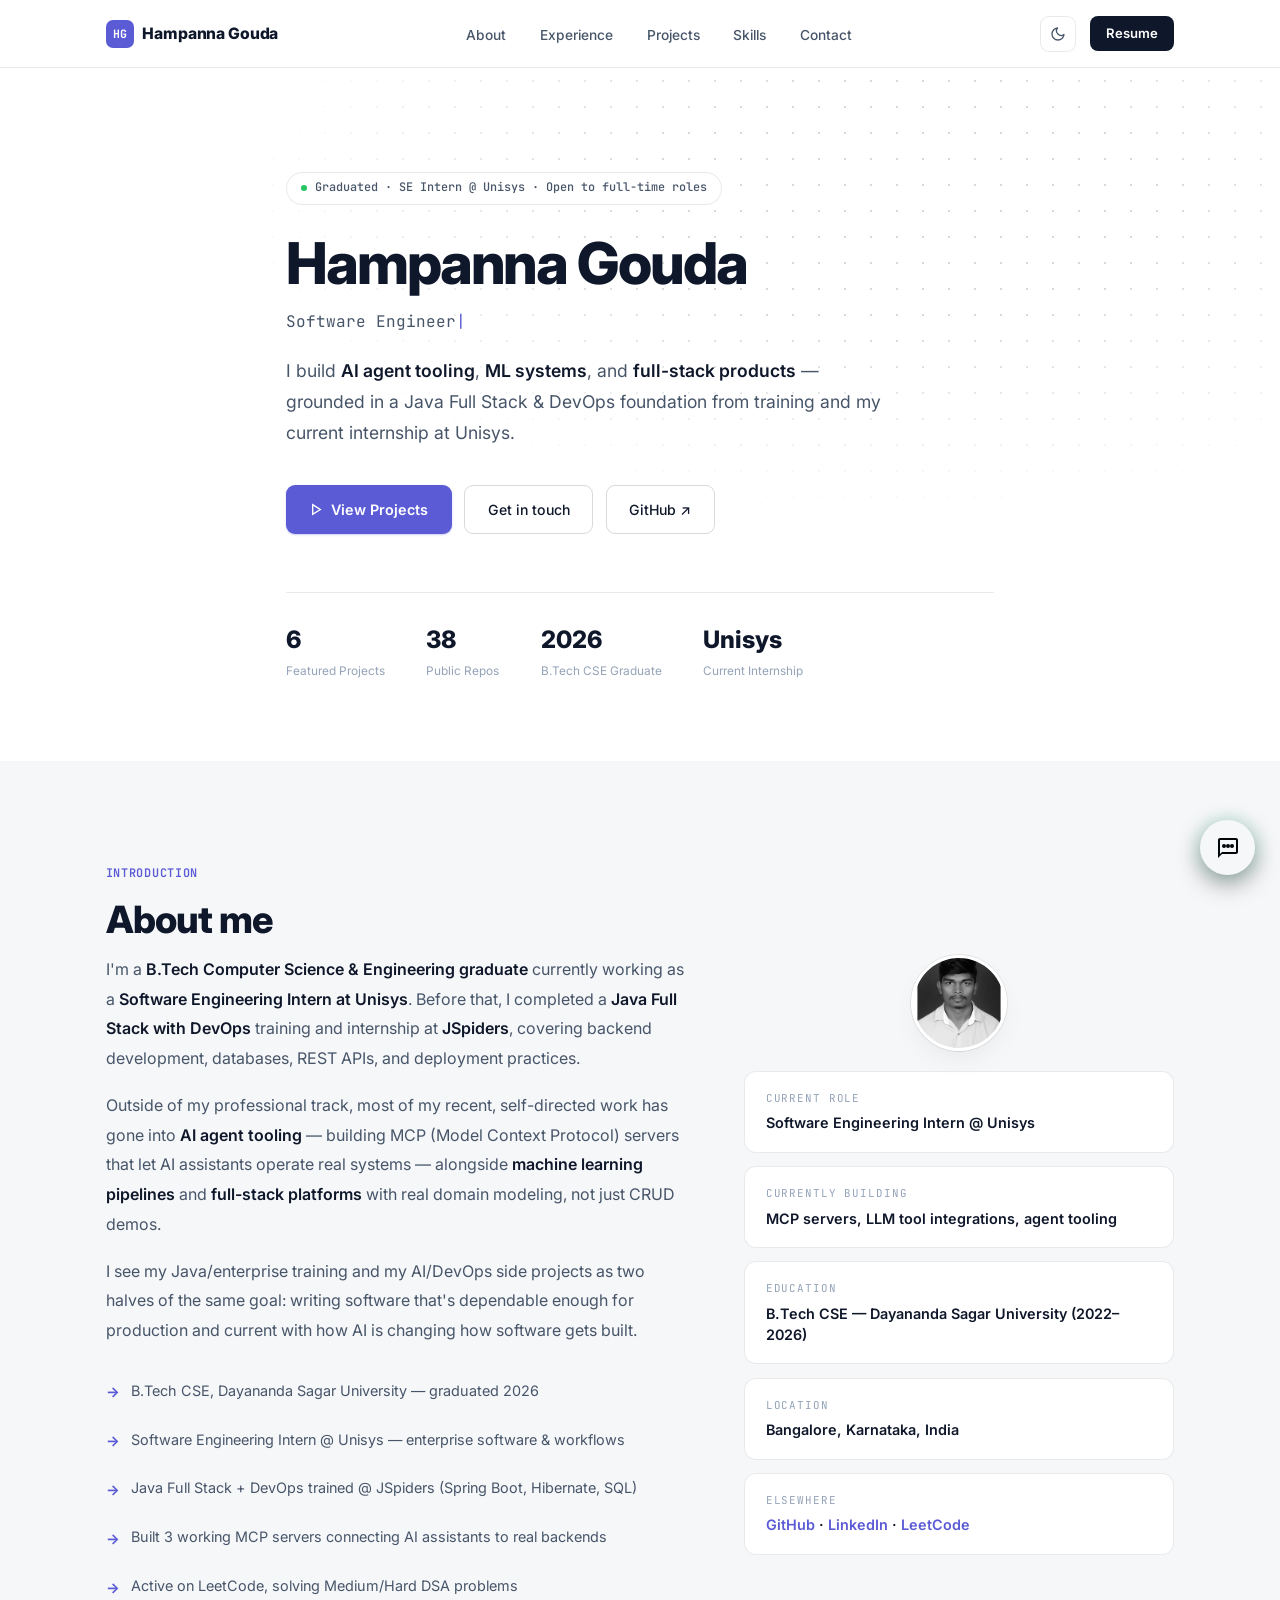
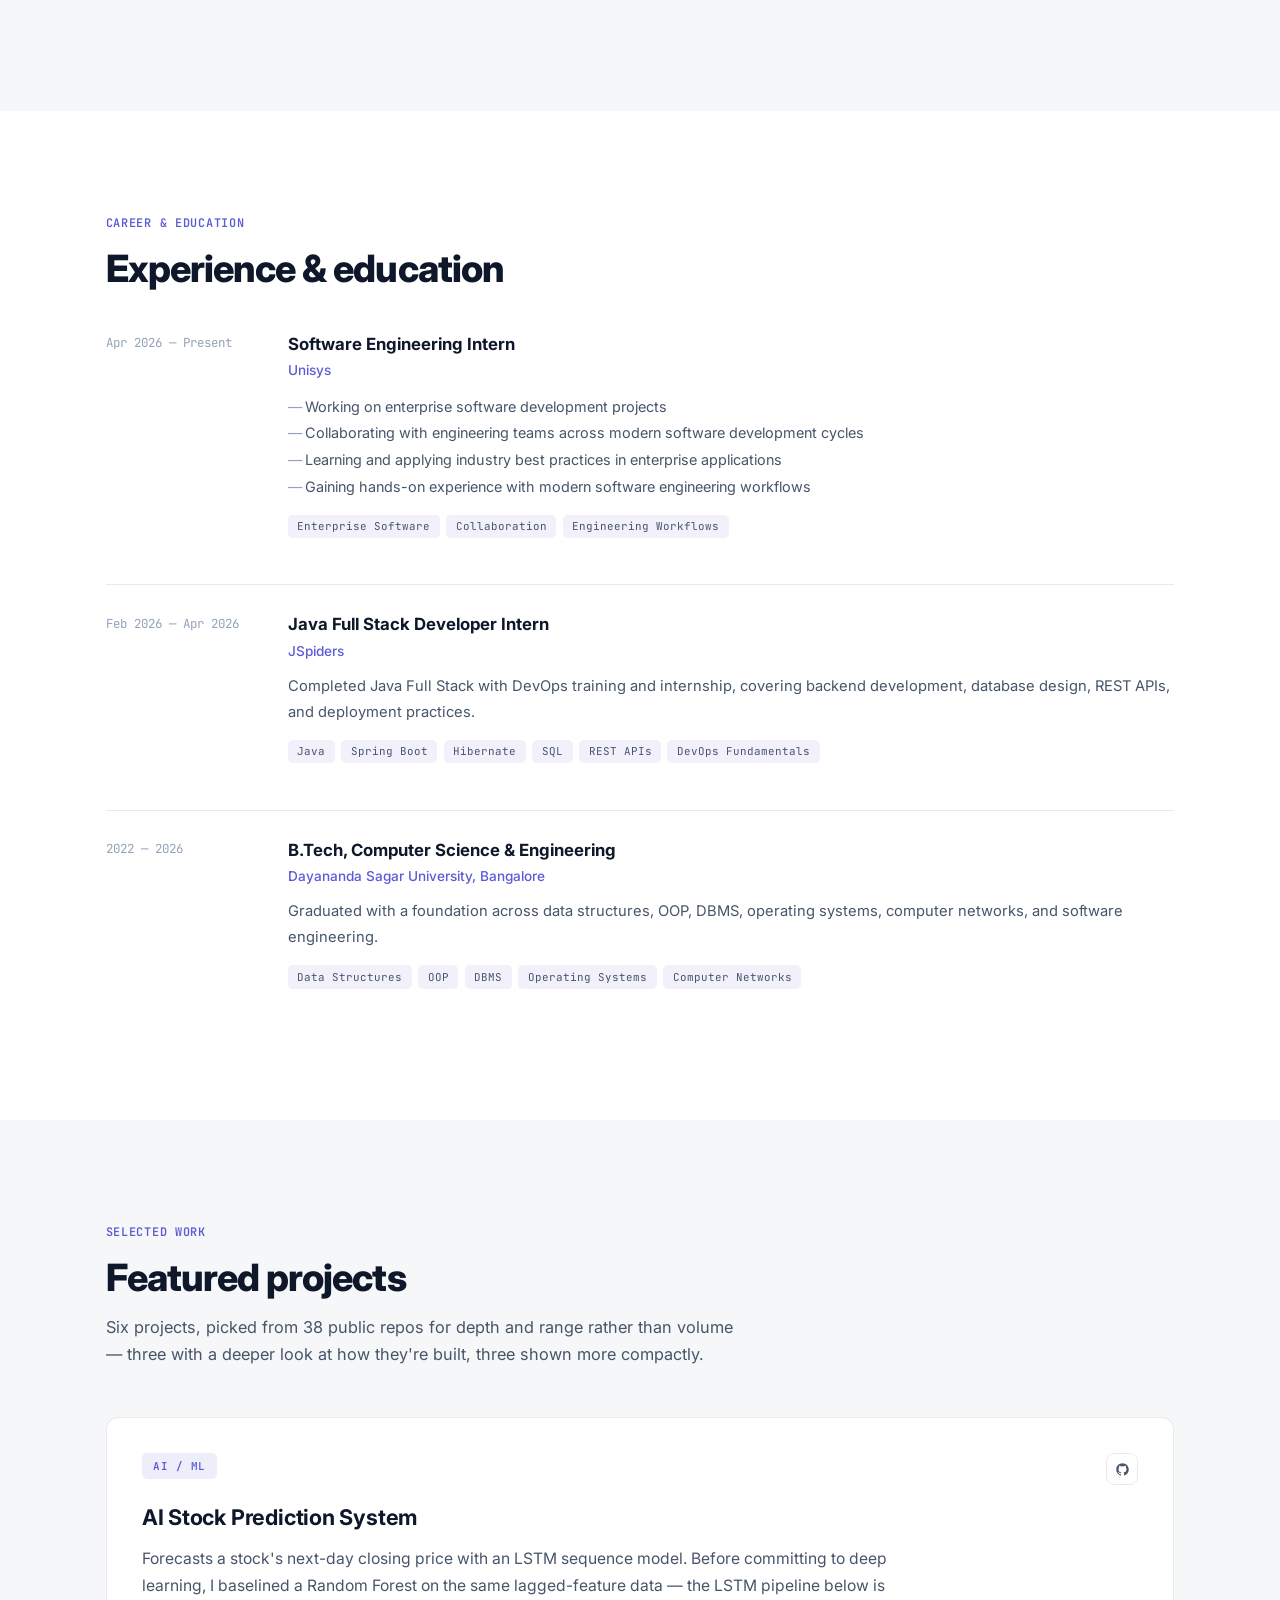
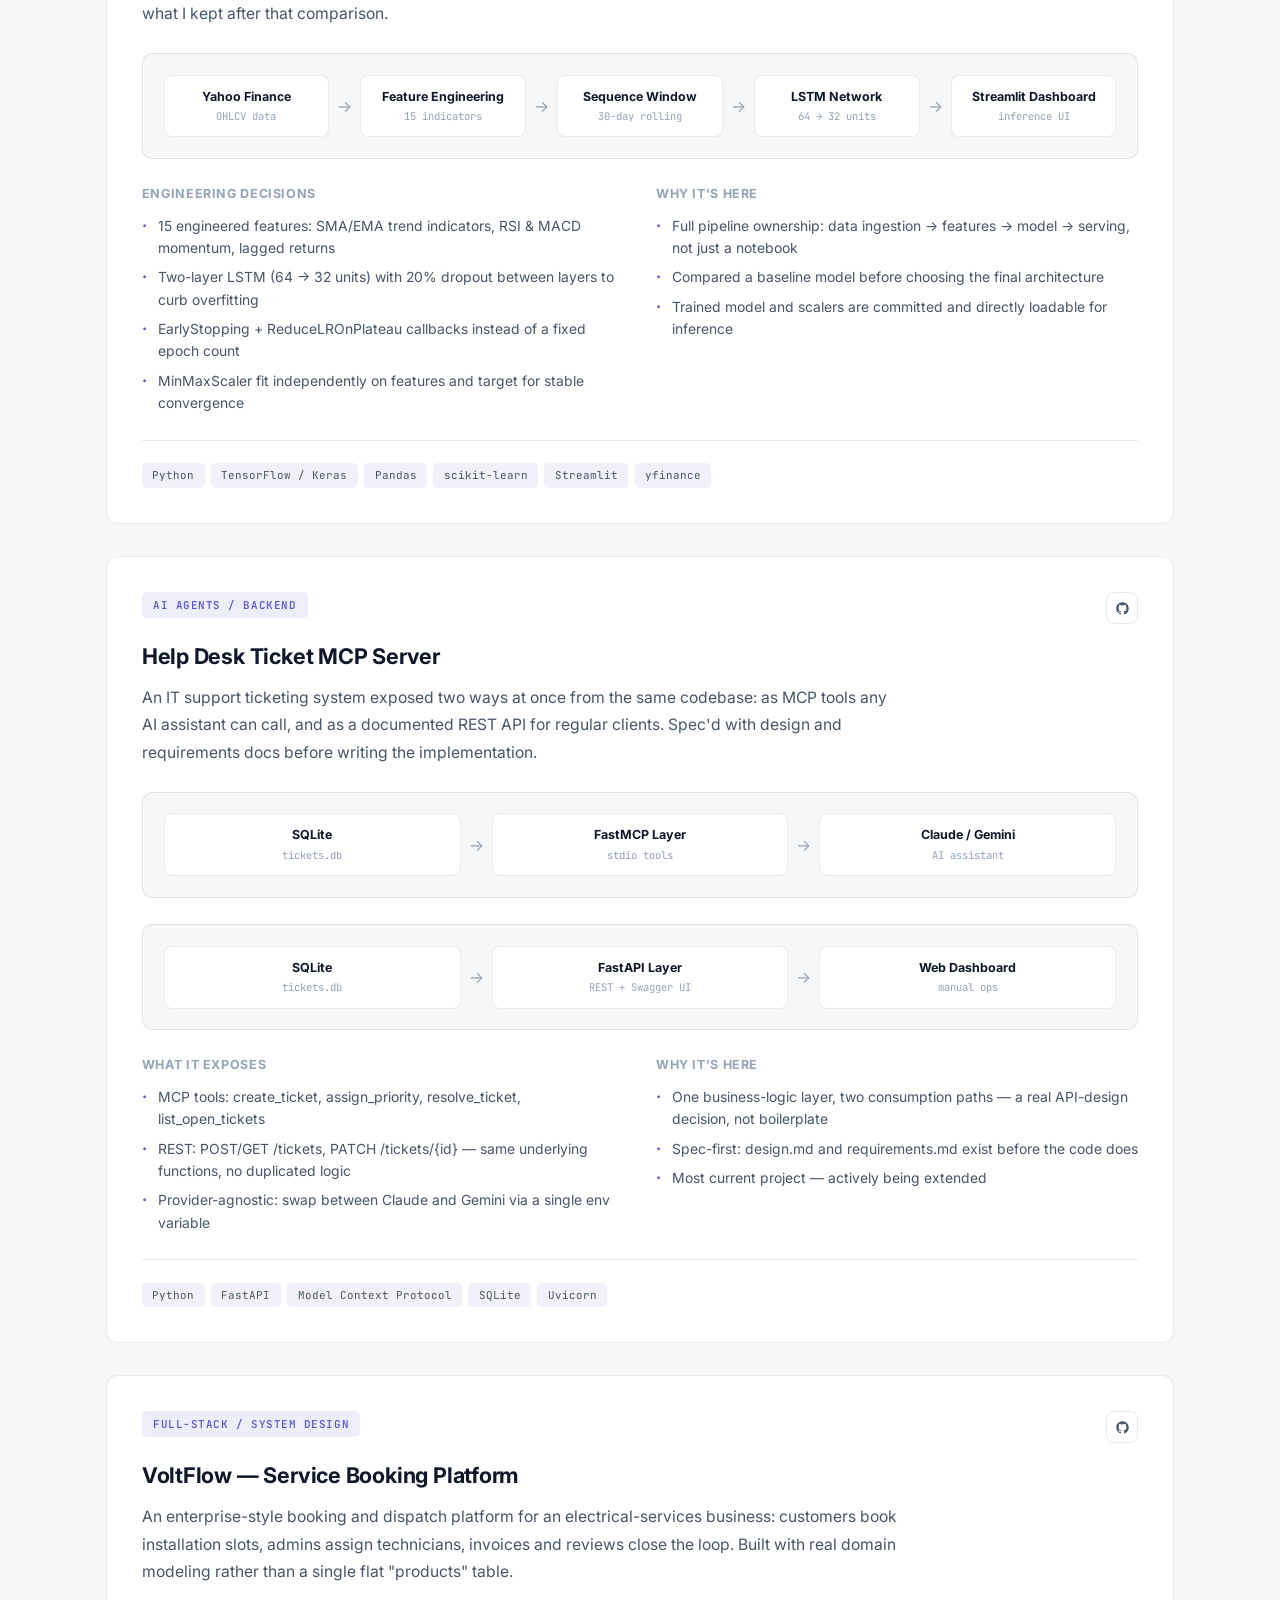
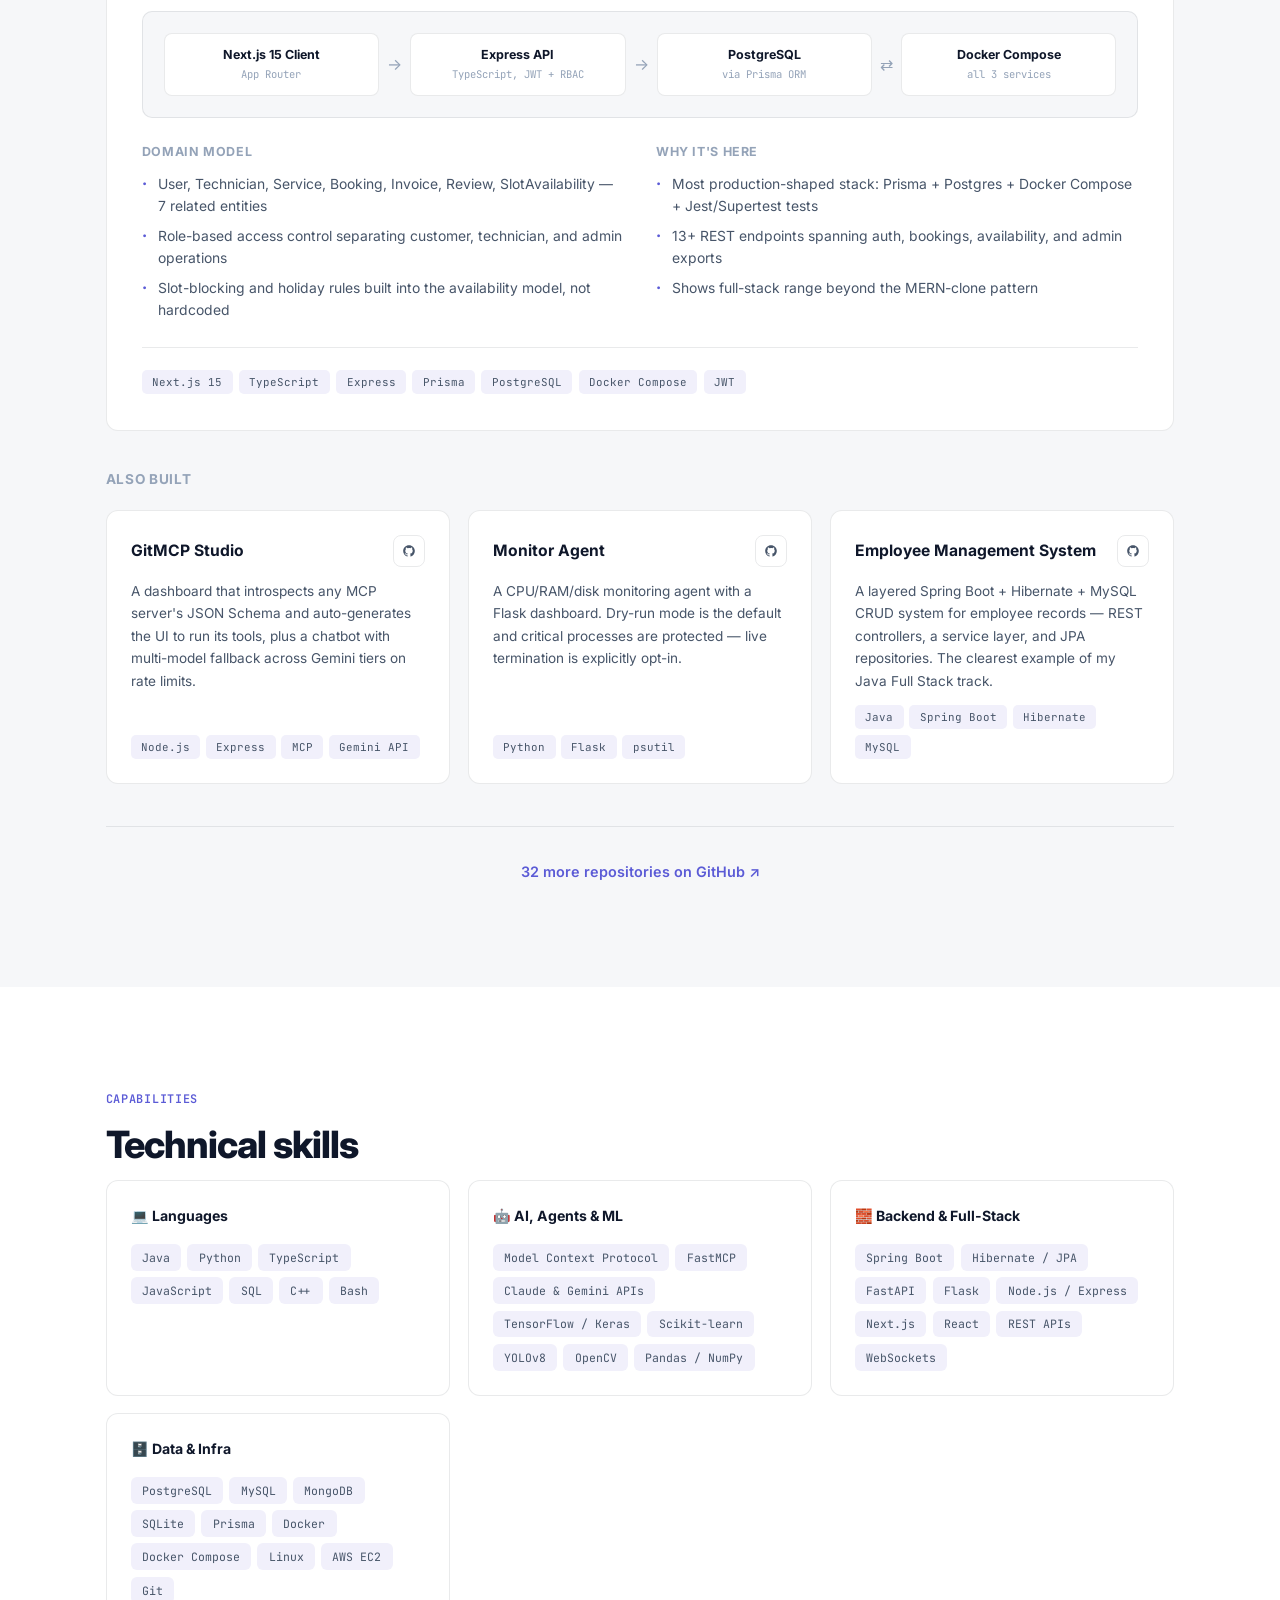
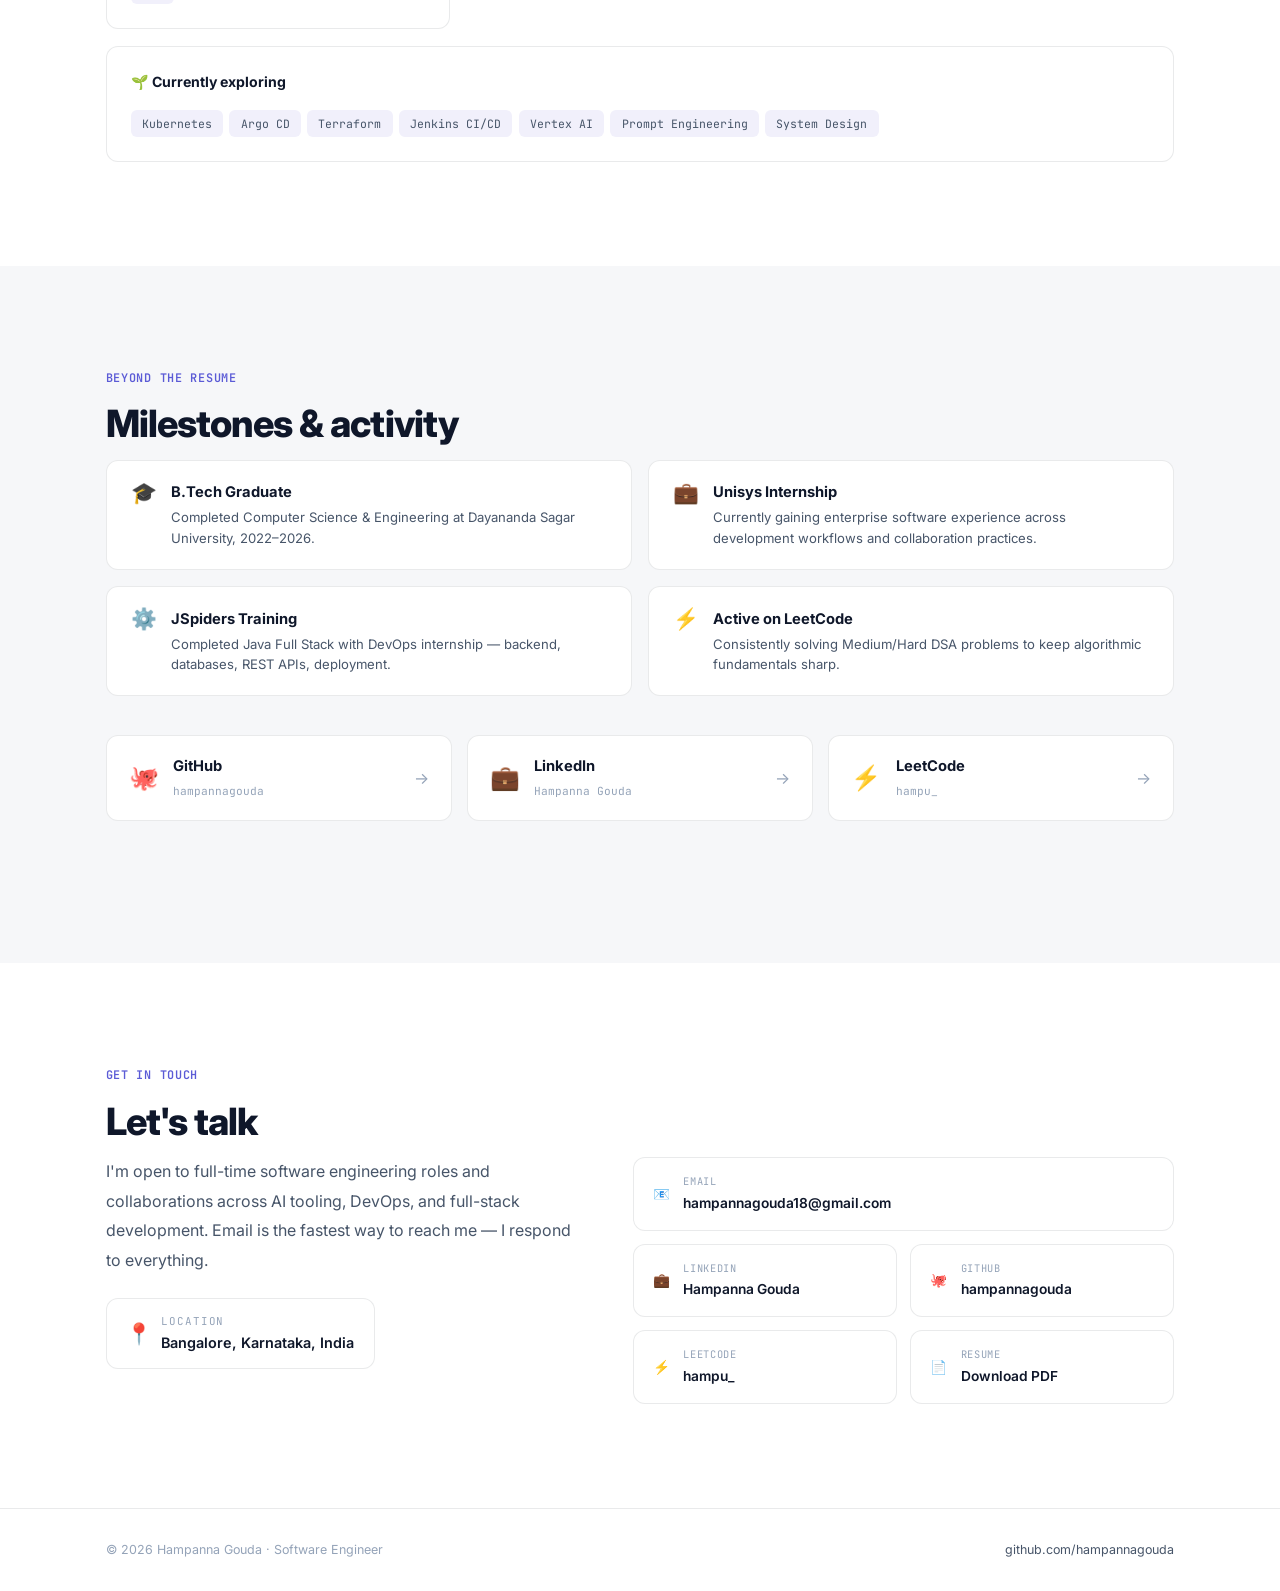
==== index.html @ 185d8f07 "Add robots.txt and sitemap.xml for SEO optimization - Created robots.txt to manage crawler access, a" ====
<!DOCTYPE html>
<html lang="en">

<head>
  <meta charset="UTF-8" />
  <meta name="viewport" content="width=device-width, initial-scale=1.0" />
  <title>Hampanna Gouda — Software Engineer</title>
  <meta name="description"
    content="Hampanna Gouda — Software Engineer at Unisys. B.Tech CSE graduate building AI agent tooling (MCP), ML systems, and full-stack products. Java Full Stack &amp; DevOps trained." />
  <meta name="theme-color" content="#0b0c10" />
  <link rel="canonical" href="https://hampannagouda.github.io/" />

  <!-- Open Graph / Twitter -->
  <meta property="og:type" content="website" />
  <meta property="og:title" content="Hampanna Gouda — Software Engineer" />
  <meta property="og:description"
    content="Software Engineer at Unisys building AI agent tooling (MCP), ML systems, and full-stack products." />
  <meta property="og:url" content="https://hampannagouda.github.io/" />
  <meta property="og:site_name" content="Hampanna Gouda" />
  <meta name="twitter:card" content="summary" />
  <meta name="twitter:title" content="Hampanna Gouda — Software Engineer" />
  <meta name="twitter:description"
    content="Software Engineer at Unisys building AI agent tooling (MCP), ML systems, and full-stack products." />

  <link rel="icon"
    href="data:image/svg+xml,%3Csvg xmlns='http://www.w3.org/2000/svg' viewBox='0 0 32 32'%3E%3Crect width='32' height='32' rx='7' fill='%235b5bd6'/%3E%3Ctext x='16' y='22' font-family='Arial,sans-serif' font-size='15' font-weight='700' fill='white' text-anchor='middle'%3EHG%3C/text%3E%3C/svg%3E" />

  <link rel="preconnect" href="https://fonts.googleapis.com" />
  <link rel="preconnect" href="https://fonts.gstatic.com" crossorigin />
  <link
    href="https://fonts.googleapis.com/css2?family=Inter:wght@400;500;600;700;800&family=JetBrains+Mono:wght@400;500;600;700&display=swap"
    rel="stylesheet" />
  <link rel="stylesheet" href="chatbot.css">

  <script type="application/ld+json">
  {
    "@context": "https://schema.org",
    "@type": "Person",
    "name": "Hampanna Gouda",
    "jobTitle": "Software Engineer",
    "worksFor": { "@type": "Organization", "name": "Unisys" },
    "alumniOf": { "@type": "CollegeOrUniversity", "name": "Dayananda Sagar University" },
    "url": "https://hampannagouda.github.io/",
    "sameAs": [
      "https://github.com/hampannagouda",
      "https://www.linkedin.com/in/hampanna-gouda-39518b25a/",
      "https://leetcode.com/hampu_/"
    ]
  }
  </script>

  <style>
    :root {
      /* Light (default) */
      --bg: #ffffff;
      --bg2: #f6f7f9;
      --surface: #ffffff;
      --surface-hover: #fafafb;
      --border: rgba(15, 23, 42, 0.09);
      --border-strong: rgba(15, 23, 42, 0.16);
      --accent: #5b5bd6;
      --accent-rgb: 91, 91, 214;
      --accent-ink: #ffffff;
      --text: #0f172a;
      --text2: #475569;
      --text3: #94a3b8;
      --code-bg: #f1f0fb;
      --shadow: 0 1px 2px rgba(15, 23, 42, 0.04), 0 12px 32px -12px rgba(15, 23, 42, 0.10);
      --radius: 12px;
      --nav-h: 68px;
      --maxw: 1120px;
    }

    body.dark-mode {
      --bg: #0a0a0f;
      --bg2: #101116;
      --surface: #131420;
      --surface-hover: #171826;
      --border: rgba(255, 255, 255, 0.09);
      --border-strong: rgba(255, 255, 255, 0.18);
      --accent: #8181f0;
      --accent-rgb: 129, 129, 240;
      --accent-ink: #0a0a0f;
      --text: #f1f2f7;
      --text2: #a3a7c2;
      --text3: #666b8a;
      --code-bg: #171830;
      --shadow: 0 1px 2px rgba(0, 0, 0, 0.3), 0 20px 48px -16px rgba(0, 0, 0, 0.55);
    }

    *, *::before, *::after { box-sizing: border-box; margin: 0; padding: 0; }

    html { scroll-behavior: smooth; }

    @media (prefers-reduced-motion: reduce) {
      html { scroll-behavior: auto; }
      *, *::before, *::after { animation-duration: 0.01ms !important; animation-iteration-count: 1 !important; transition-duration: 0.01ms !important; }
    }

    body {
      background: var(--bg);
      color: var(--text);
      font-family: 'Inter', -apple-system, sans-serif;
      font-size: 16px;
      line-height: 1.5;
      -webkit-font-smoothing: antialiased;
      transition: background 0.25s, color 0.25s;
    }

    a { color: inherit; }
    img { max-width: 100%; display: block; }

    .mono { font-family: 'JetBrains Mono', monospace; }

    .skip-link {
      position: absolute;
      left: -9999px;
      top: 0;
      background: var(--accent);
      color: var(--accent-ink);
      padding: 0.8rem 1.2rem;
      z-index: 2000;
      border-radius: 0 0 8px 0;
      font-weight: 600;
      font-size: 0.85rem;
    }
    .skip-link:focus { left: 0; }

    ::-webkit-scrollbar { width: 8px; }
    ::-webkit-scrollbar-track { background: var(--bg); }
    ::-webkit-scrollbar-thumb { background: var(--border-strong); border-radius: 4px; }

    .wrap { max-width: var(--maxw); margin: 0 auto; padding: 0 1.6rem; }

    /* ── NAV ── */
    #nav {
      position: sticky;
      top: 0;
      z-index: 500;
      height: var(--nav-h);
      display: flex;
      align-items: center;
      background: color-mix(in srgb, var(--bg) 88%, transparent);
      backdrop-filter: blur(14px);
      -webkit-backdrop-filter: blur(14px);
      border-bottom: 1px solid var(--border);
    }

    .nav-inner { display: flex; align-items: center; justify-content: space-between; width: 100%; }

    .brand {
      display: flex;
      align-items: center;
      gap: 0.55rem;
      text-decoration: none;
      font-weight: 800;
      font-size: 0.98rem;
      color: var(--text);
      letter-spacing: -0.01em;
    }
    .brand-mark {
      width: 28px; height: 28px; border-radius: 7px;
      background: var(--accent); color: var(--accent-ink);
      display: flex; align-items: center; justify-content: center;
      font-family: 'JetBrains Mono', monospace; font-size: 0.72rem; font-weight: 700;
    }

    .nav-links { display: flex; align-items: center; gap: 2.1rem; list-style: none; }
    .nav-links a {
      font-size: 0.86rem; font-weight: 500; color: var(--text2); text-decoration: none;
      transition: color 0.15s;
    }
    .nav-links a:hover, .nav-links a.active { color: var(--text); }

    .nav-right { display: flex; align-items: center; gap: 0.9rem; }

    .theme-toggle {
      width: 36px; height: 36px; border-radius: 9px;
      border: 1px solid var(--border); background: var(--surface);
      display: flex; align-items: center; justify-content: center;
      cursor: pointer; color: var(--text2); transition: border-color 0.15s, color 0.15s;
    }
    .theme-toggle:hover { border-color: var(--border-strong); color: var(--text); }
    .theme-toggle svg { width: 16px; height: 16px; fill: none; stroke: currentColor; stroke-width: 2; stroke-linecap: round; stroke-linejoin: round; }
    .theme-toggle .sun-icon { display: none; }
    body.dark-mode .theme-toggle .moon-icon { display: none; }
    body.dark-mode .theme-toggle .sun-icon { display: block; }

    .btn-nav {
      font-size: 0.82rem; font-weight: 600; padding: 0.5rem 1rem;
      border-radius: 8px; background: var(--text); color: var(--bg);
      text-decoration: none; transition: opacity 0.15s;
    }
    .btn-nav:hover { opacity: 0.85; }

    .nav-toggle-btn {
      display: none; width: 36px; height: 36px; border-radius: 9px;
      border: 1px solid var(--border); background: var(--surface); color: var(--text);
      align-items: center; justify-content: center; cursor: pointer;
    }

    /* ── SECTIONS ── */
    section { padding: 6.5rem 0; }
    section.alt { background: var(--bg2); }
    .eyebrow {
      font-family: 'JetBrains Mono', monospace; font-size: 0.74rem; font-weight: 600;
      color: var(--accent); letter-spacing: 0.06em; text-transform: uppercase; margin-bottom: 0.9rem;
    }
    h2.title {
      font-size: clamp(1.7rem, 3vw, 2.35rem); font-weight: 800; letter-spacing: -0.025em;
      line-height: 1.15; margin-bottom: 0.9rem; max-width: 720px;
    }
    .section-sub { color: var(--text2); font-size: 1.02rem; max-width: 640px; line-height: 1.7; margin-bottom: 3rem; }

    /* ── HERO ── */
    #hero { padding: 6.5rem 0 5rem; position: relative; overflow: hidden; }
    .hero-dot-grid {
      position: absolute; inset: 0; z-index: 0; pointer-events: none;
      background-image: radial-gradient(var(--border-strong) 1px, transparent 1px);
      background-size: 26px 26px;
      mask-image: radial-gradient(ellipse 70% 60% at 70% 20%, black 30%, transparent 75%);
    }
    .hero-inner { position: relative; z-index: 1; max-width: 760px; }

    .badge {
      display: inline-flex; align-items: center; gap: 0.5rem;
      font-family: 'JetBrains Mono', monospace; font-size: 0.74rem; font-weight: 500;
      color: var(--text2); border: 1px solid var(--border); background: var(--surface);
      padding: 0.4rem 0.9rem; border-radius: 2rem; margin-bottom: 1.8rem;
    }
    .badge::before { content: ''; width: 6px; height: 6px; border-radius: 50%; background: #22c55e; animation: pulse 2s infinite; }

    .hero-name { font-size: clamp(2.4rem, 5.4vw, 3.6rem); font-weight: 800; letter-spacing: -0.035em; line-height: 1.05; margin-bottom: 1rem; }
    .hero-name .accent-text { color: var(--accent); }

    .hero-role { font-family: 'JetBrains Mono', monospace; font-size: 1rem; color: var(--text2); margin-bottom: 1.4rem; min-height: 1.5em; }
    .typed-cursor { color: var(--accent); animation: blink 1s infinite; }

    .hero-tagline { font-size: 1.1rem; color: var(--text2); line-height: 1.75; max-width: 600px; margin-bottom: 2.3rem; }
    .hero-tagline strong { color: var(--text); font-weight: 600; }

    .hero-actions { display: flex; gap: 0.8rem; flex-wrap: wrap; margin-bottom: 3.6rem; }

    .btn-primary {
      display: inline-flex; align-items: center; gap: 0.5rem; padding: 0.8rem 1.5rem;
      background: var(--accent); color: var(--accent-ink); font-weight: 600; font-size: 0.9rem;
      border-radius: 9px; text-decoration: none; transition: transform 0.15s, box-shadow 0.15s;
      box-shadow: 0 1px 2px rgba(var(--accent-rgb), 0.3);
    }
    .btn-primary:hover { transform: translateY(-1px); box-shadow: 0 8px 20px -6px rgba(var(--accent-rgb), 0.5); }

    .btn-outline {
      display: inline-flex; align-items: center; gap: 0.5rem; padding: 0.8rem 1.4rem;
      border: 1px solid var(--border-strong); color: var(--text); font-size: 0.88rem; font-weight: 500;
      border-radius: 9px; text-decoration: none; transition: border-color 0.15s, background 0.15s;
    }
    .btn-outline:hover { background: var(--surface-hover); }

    .hero-kpis { display: flex; gap: 2.6rem; flex-wrap: wrap; padding-top: 2.2rem; border-top: 1px solid var(--border); }
    .kpi-val { font-size: 1.5rem; font-weight: 800; line-height: 1; display: block; margin-bottom: 0.35rem; }
    .kpi-lbl { font-size: 0.74rem; color: var(--text3); }

    /* ── GRID / CARD utils ── */
    .card {
      background: var(--surface); border: 1px solid var(--border); border-radius: var(--radius);
      transition: border-color 0.15s, transform 0.15s, box-shadow 0.15s;
    }
    .card.hoverable:hover { border-color: var(--border-strong); box-shadow: var(--shadow); transform: translateY(-2px); }

    /* ── ABOUT ── */
    .about-grid { display: grid; grid-template-columns: 1.15fr 0.85fr; gap: 3.5rem; align-items: start; }
    .about-text p { color: var(--text2); line-height: 1.85; margin-bottom: 1.1rem; font-size: 1rem; }
    .about-text strong { color: var(--text); font-weight: 600; }
    .about-list { display: flex; flex-direction: column; gap: 0.5rem; margin-top: 1.6rem; }
    .about-list li {
      list-style: none; display: flex; gap: 0.7rem; align-items: flex-start;
      font-size: 0.9rem; color: var(--text2); padding: 0.55rem 0;
    }
    .about-list .dot { color: var(--accent); font-weight: 700; margin-top: 0.1rem; }

    .fact-stack { display: flex; flex-direction: column; gap: 0.85rem; }
    .profile-photo-wrap { display: flex; justify-content: center; margin-bottom: 0.4rem; }
    .profile-photo {
      width: 96px; height: 96px; border-radius: 50%; object-fit: cover;
      border: 3px solid var(--surface); outline: 1px solid var(--border);
      box-shadow: var(--shadow);
      filter: grayscale(100%) contrast(1.05);
      transition: filter 0.3s;
    }
    .profile-photo:hover { filter: grayscale(0%); }
    .fact-card { padding: 1.1rem 1.3rem; }
    .fact-label { font-family: 'JetBrains Mono', monospace; font-size: 0.68rem; color: var(--text3); text-transform: uppercase; letter-spacing: 0.08em; margin-bottom: 0.4rem; }
    .fact-value { font-size: 0.9rem; font-weight: 600; color: var(--text); line-height: 1.5; }
    .fact-value a { color: var(--accent); text-decoration: none; }
    .fact-value a:hover { text-decoration: underline; }

    /* ── TIMELINE ── */
    .timeline { display: flex; flex-direction: column; gap: 1.2rem; }
    .tl-row { display: grid; grid-template-columns: 150px 1fr; gap: 2rem; padding: 1.7rem 0; border-top: 1px solid var(--border); }
    .tl-row:first-child { border-top: none; }
    .tl-period { font-family: 'JetBrains Mono', monospace; font-size: 0.78rem; color: var(--text3); padding-top: 0.15rem; }
    .tl-title { font-size: 1.05rem; font-weight: 700; margin-bottom: 0.2rem; }
    .tl-org { font-size: 0.85rem; color: var(--accent); font-weight: 500; margin-bottom: 0.8rem; }
    .tl-desc { color: var(--text2); font-size: 0.92rem; line-height: 1.75; }
    .tl-bullets { list-style: none; color: var(--text2); font-size: 0.9rem; line-height: 1.85; margin-top: 0.4rem; }
    .tl-bullets li { padding-left: 1.1rem; position: relative; }
    .tl-bullets li::before { content: '—'; position: absolute; left: 0; color: var(--text3); }
    .tl-tags { display: flex; flex-wrap: wrap; gap: 0.4rem; margin-top: 0.9rem; }
    .tl-tag {
      font-family: 'JetBrains Mono', monospace; font-size: 0.68rem; padding: 0.22rem 0.6rem;
      border-radius: 5px; background: var(--code-bg); color: var(--text2);
    }

    @media (max-width: 700px) {
      .tl-row { grid-template-columns: 1fr; gap: 0.4rem; }
    }

    /* ── PROJECTS ── */
    .flagship { display: flex; flex-direction: column; gap: 2rem; margin-bottom: 2rem; }
    .flagship-card { padding: 2.2rem; }
    .flagship-top { display: flex; align-items: flex-start; justify-content: space-between; gap: 1rem; margin-bottom: 1rem; flex-wrap: wrap; }
    .flagship-badge {
      font-family: 'JetBrains Mono', monospace; font-size: 0.68rem; font-weight: 600;
      padding: 0.3rem 0.7rem; border-radius: 5px; letter-spacing: 0.05em; text-transform: uppercase;
      background: rgba(var(--accent-rgb), 0.1); color: var(--accent);
    }
    .flagship-links { display: flex; gap: 0.5rem; }
    .icon-link {
      width: 32px; height: 32px; border-radius: 8px; border: 1px solid var(--border);
      display: flex; align-items: center; justify-content: center; color: var(--text2);
      text-decoration: none; transition: all 0.15s;
    }
    .icon-link:hover { border-color: var(--border-strong); color: var(--text); }
    .flagship-title { font-size: 1.35rem; font-weight: 700; letter-spacing: -0.01em; margin-bottom: 0.7rem; }
    .flagship-lede { color: var(--text2); font-size: 0.98rem; line-height: 1.75; margin-bottom: 1.6rem; max-width: 760px; }

    /* flow diagram (shared across case studies) */
    .flow-diagram {
      display: flex; align-items: stretch; gap: 0; flex-wrap: wrap;
      background: var(--bg2); border: 1px solid var(--border); border-radius: 10px;
      padding: 1.3rem; margin-bottom: 1.6rem; overflow-x: auto;
    }
    .flow-step {
      flex: 1 1 140px; min-width: 130px; background: var(--surface); border: 1px solid var(--border);
      border-radius: 8px; padding: 0.75rem 0.9rem; text-align: center; display: flex;
      flex-direction: column; justify-content: center; gap: 0.15rem;
    }
    .flow-step .fs-title { font-size: 0.78rem; font-weight: 700; color: var(--text); }
    .flow-step .fs-sub { font-size: 0.66rem; color: var(--text3); font-family: 'JetBrains Mono', monospace; }
    .flow-arrow { flex: 0 0 auto; display: flex; align-items: center; justify-content: center; color: var(--text3); padding: 0 0.5rem; font-size: 1rem; }

    .flagship-detail { display: grid; grid-template-columns: 1fr 1fr; gap: 2rem; margin-bottom: 1.6rem; }
    .detail-block h4 { font-size: 0.78rem; font-weight: 700; text-transform: uppercase; letter-spacing: 0.05em; color: var(--text3); margin-bottom: 0.7rem; }
    .detail-block ul { list-style: none; display: flex; flex-direction: column; gap: 0.45rem; }
    .detail-block li { font-size: 0.87rem; color: var(--text2); line-height: 1.6; padding-left: 1rem; position: relative; }
    .detail-block li::before { content: '·'; position: absolute; left: 0; color: var(--accent); font-weight: 900; }

    .flagship-tech { display: flex; flex-wrap: wrap; gap: 0.4rem; padding-top: 1.4rem; border-top: 1px solid var(--border); }
    .tech-tag { font-family: 'JetBrains Mono', monospace; font-size: 0.68rem; padding: 0.25rem 0.65rem; border-radius: 5px; background: var(--code-bg); color: var(--text2); }

    @media (max-width: 720px) { .flagship-detail { grid-template-columns: 1fr; } }

    .support-heading { font-size: 0.85rem; font-weight: 700; color: var(--text3); text-transform: uppercase; letter-spacing: 0.05em; margin: 2.4rem 0 1.3rem; }
    .support-grid { display: grid; grid-template-columns: repeat(auto-fit, minmax(280px, 1fr)); gap: 1.1rem; }
    .support-card { padding: 1.5rem; display: flex; flex-direction: column; gap: 0.8rem; }
    .support-top { display: flex; align-items: center; justify-content: space-between; }
    .support-title { font-size: 0.98rem; font-weight: 700; }
    .support-desc { font-size: 0.85rem; color: var(--text2); line-height: 1.65; flex: 1; }
    .support-tech { display: flex; flex-wrap: wrap; gap: 0.35rem; }

    .more-projects { text-align: center; margin-top: 2.6rem; padding-top: 2rem; border-top: 1px solid var(--border); }
    .more-projects a { color: var(--accent); text-decoration: none; font-weight: 600; font-size: 0.9rem; }
    .more-projects a:hover { text-decoration: underline; }

    /* ── SKILLS ── */
    .skills-grid { display: grid; grid-template-columns: repeat(auto-fit, minmax(260px, 1fr)); gap: 1.1rem; }
    .skill-group { padding: 1.5rem; }
    .skill-group-title { font-size: 0.88rem; font-weight: 700; margin-bottom: 1.1rem; display: flex; align-items: center; gap: 0.55rem; }
    .skill-pills { display: flex; flex-wrap: wrap; gap: 0.4rem; }
    .skill-pill { font-family: 'JetBrains Mono', monospace; font-size: 0.72rem; padding: 0.3rem 0.7rem; border-radius: 6px; background: var(--code-bg); color: var(--text2); }

    /* ── ACTIVITY (achievements + profiles + stats) ── */
    .activity-grid { display: grid; grid-template-columns: 1fr 1fr; gap: 1rem; margin-bottom: 2.4rem; }
    .activity-card { padding: 1.3rem 1.5rem; display: flex; gap: 0.9rem; align-items: flex-start; }
    .activity-icon { font-size: 1.3rem; line-height: 1; margin-top: 0.1rem; }
    .activity-card h4 { font-size: 0.92rem; font-weight: 700; margin-bottom: 0.25rem; }
    .activity-card p { font-size: 0.82rem; color: var(--text2); line-height: 1.55; }

    .profile-grid { display: grid; grid-template-columns: repeat(auto-fit, minmax(220px, 1fr)); gap: 0.9rem; margin-bottom: 2.4rem; }
    .profile-card {
      padding: 1.2rem 1.4rem; display: flex; align-items: center; justify-content: space-between;
      text-decoration: none; color: var(--text);
    }
    .profile-left { display: flex; align-items: center; gap: 0.9rem; }
    .profile-icon { font-size: 1.5rem; }
    .profile-info h5 { font-size: 0.92rem; font-weight: 700; }
    .profile-info span { font-size: 0.7rem; font-family: 'JetBrains Mono', monospace; color: var(--text3); }
    .profile-arrow { color: var(--text3); transition: transform 0.15s; }
    .profile-card:hover .profile-arrow { transform: translateX(3px); }

    .stats-grid { display: grid; grid-template-columns: 1fr 1fr; gap: 1rem; }
    .stats-card { overflow: hidden; }
    .stats-card-hdr { padding: 0.85rem 1.2rem; border-bottom: 1px solid var(--border); font-size: 0.8rem; font-weight: 600; }
    .stats-card img { width: 100%; background: var(--surface); }

    @media (max-width: 700px) { .activity-grid, .stats-grid { grid-template-columns: 1fr; } }

    /* ── CONTACT ── */
    .contact-grid { display: grid; grid-template-columns: 1fr 1.15fr; gap: 3.5rem; align-items: start; }
    .contact-intro { color: var(--text2); font-size: 1rem; line-height: 1.85; margin-bottom: 1.4rem; }
    .location-chip { display: inline-flex; align-items: center; gap: 0.6rem; padding: 0.9rem 1.2rem; }
    .contact-cards { display: grid; grid-template-columns: 1fr 1fr; gap: 0.8rem; }
    .contact-card { display: flex; align-items: center; gap: 0.85rem; padding: 1rem 1.2rem; text-decoration: none; color: var(--text); }
    .contact-card-icon { font-size: 1.25rem; }
    .contact-card small { display: block; font-size: 0.65rem; font-family: 'JetBrains Mono', monospace; color: var(--text3); text-transform: uppercase; letter-spacing: 0.06em; }
    .contact-card span { font-size: 0.86rem; font-weight: 600; }
    .contact-card.wide { grid-column: 1 / -1; }

    @media (max-width: 800px) { .about-grid, .contact-grid { grid-template-columns: 1fr; gap: 2.2rem; } }
    @media (max-width: 500px) { .contact-cards { grid-template-columns: 1fr; } }

    /* ── FOOTER ── */
    footer { border-top: 1px solid var(--border); padding: 2rem 0; }
    .footer-inner { display: flex; align-items: center; justify-content: space-between; flex-wrap: wrap; gap: 0.8rem; font-size: 0.78rem; color: var(--text3); }
    footer a { color: var(--text2); text-decoration: none; }
    footer a:hover { color: var(--accent); }

    /* ── REVEAL ── */
    .reveal { opacity: 0; transform: translateY(16px); transition: opacity 0.55s ease, transform 0.55s ease; }
    .reveal.visible { opacity: 1; transform: none; }

    @keyframes pulse { 0%, 100% { opacity: 1; } 50% { opacity: 0.35; } }
    @keyframes blink { 0%, 100% { opacity: 1; } 50% { opacity: 0; } }

    /* ── MOBILE NAV ── */
    @media (max-width: 860px) {
      .nav-links { display: none; }
      .nav-toggle-btn { display: flex; }
      .nav-links.mobile-open {
        display: flex; position: absolute; top: var(--nav-h); left: 0; right: 0;
        flex-direction: column; background: var(--bg); border-bottom: 1px solid var(--border);
        padding: 1rem 1.6rem 1.4rem; gap: 1rem; box-shadow: var(--shadow);
      }
    }
  </style>
</head>

<body>
  <a class="skip-link" href="#main">Skip to content</a>

  <nav id="nav">
    <div class="wrap nav-inner">
      <a class="brand" href="#hero">
        <span class="brand-mark">HG</span>
        Hampanna Gouda
      </a>
      <ul class="nav-links" id="navLinks">
        <li><a href="#about">About</a></li>
        <li><a href="#experience">Experience</a></li>
        <li><a href="#projects">Projects</a></li>
        <li><a href="#skills">Skills</a></li>
        <li><a href="#contact">Contact</a></li>
      </ul>
      <div class="nav-right">
        <button class="theme-toggle" id="themeToggleBtn" aria-label="Toggle theme">
          <svg class="moon-icon" viewBox="0 0 24 24" aria-hidden="true"><path d="M21 12.79A9 9 0 1 1 11.21 3 7 7 0 0 0 21 12.79z"></path></svg>
          <svg class="sun-icon" viewBox="0 0 24 24" aria-hidden="true">
            <circle cx="12" cy="12" r="5"></circle>
            <line x1="12" y1="1" x2="12" y2="3"></line><line x1="12" y1="21" x2="12" y2="23"></line>
            <line x1="4.22" y1="4.22" x2="5.64" y2="5.64"></line><line x1="18.36" y1="18.36" x2="19.78" y2="19.78"></line>
            <line x1="1" y1="12" x2="3" y2="12"></line><line x1="21" y1="12" x2="23" y2="12"></line>
            <line x1="4.22" y1="19.78" x2="5.64" y2="18.36"></line><line x1="18.36" y1="4.22" x2="19.78" y2="5.64"></line>
          </svg>
        </button>
        <a href="resume.pdf" class="btn-nav" download>Resume</a>
        <button class="nav-toggle-btn" id="navToggleBtn" aria-label="Open menu" aria-expanded="false">
          <svg width="16" height="16" viewBox="0 0 24 24" fill="none" stroke="currentColor" stroke-width="2.2" stroke-linecap="round"><line x1="3" y1="6" x2="21" y2="6"/><line x1="3" y1="12" x2="21" y2="12"/><line x1="3" y1="18" x2="21" y2="18"/></svg>
        </button>
      </div>
    </div>
  </nav>

  <main id="main">

    <!-- HERO -->
    <section id="hero">
      <div class="hero-dot-grid" aria-hidden="true"></div>
      <div class="wrap hero-inner">
        <div class="badge">Graduated · SE Intern @ Unisys · Open to full-time roles</div>
        <h1 class="hero-name">Hampanna Gouda</h1>
        <p class="hero-role mono"><span id="typed"></span><span class="typed-cursor">|</span></p>
        <p class="hero-tagline">
          I build <strong>AI agent tooling</strong>, <strong>ML systems</strong>, and <strong>full-stack products</strong> —
          grounded in a Java Full Stack &amp; DevOps foundation from training and my current internship at Unisys.
        </p>
        <div class="hero-actions">
          <a href="#projects" class="btn-primary">
            <svg width="13" height="13" fill="none" stroke="currentColor" stroke-width="2.5" viewBox="0 0 24 24"><path d="M5 3l14 9-14 9V3z" /></svg>
            View Projects
          </a>
          <a href="#contact" class="btn-outline">Get in touch</a>
          <a href="https://github.com/hampannagouda" target="_blank" rel="noopener noreferrer" class="btn-outline">GitHub ↗</a>
        </div>
        <div class="hero-kpis">
          <div><span class="kpi-val">6</span><span class="kpi-lbl">Featured Projects</span></div>
          <div><span class="kpi-val">38</span><span class="kpi-lbl">Public Repos</span></div>
          <div><span class="kpi-val">2026</span><span class="kpi-lbl">B.Tech CSE Graduate</span></div>
          <div><span class="kpi-val">Unisys</span><span class="kpi-lbl">Current Internship</span></div>
        </div>
      </div>
    </section>

    <!-- ABOUT -->
    <section id="about" class="alt">
      <div class="wrap">
        <div class="eyebrow reveal">Introduction</div>
        <h2 class="title reveal">About me</h2>
        <div class="about-grid">
          <div class="reveal about-text">
            <p>I'm a <strong>B.Tech Computer Science &amp; Engineering graduate</strong> currently working as a
              <strong>Software Engineering Intern at Unisys</strong>. Before that, I completed a
              <strong>Java Full Stack with DevOps</strong> training and internship at <strong>JSpiders</strong>,
              covering backend development, databases, REST APIs, and deployment practices.</p>
            <p>Outside of my professional track, most of my recent, self-directed work has gone into
              <strong>AI agent tooling</strong> — building MCP (Model Context Protocol) servers that let AI
              assistants operate real systems — alongside <strong>machine learning pipelines</strong> and
              <strong>full-stack platforms</strong> with real domain modeling, not just CRUD demos.</p>
            <p>I see my Java/enterprise training and my AI/DevOps side projects as two halves of the same goal:
              writing software that's dependable enough for production and current with how AI is changing how
              software gets built.</p>
            <ul class="about-list">
              <li><span class="dot">→</span><span>B.Tech CSE, Dayananda Sagar University — graduated 2026</span></li>
              <li><span class="dot">→</span><span>Software Engineering Intern @ Unisys — enterprise software &amp; workflows</span></li>
              <li><span class="dot">→</span><span>Java Full Stack + DevOps trained @ JSpiders (Spring Boot, Hibernate, SQL)</span></li>
              <li><span class="dot">→</span><span>Built 3 working MCP servers connecting AI assistants to real backends</span></li>
              <li><span class="dot">→</span><span>Active on LeetCode, solving Medium/Hard DSA problems</span></li>
            </ul>
          </div>
          <div class="reveal fact-stack" style="transition-delay:0.1s">
            <div class="profile-photo-wrap">
              <img src="profile.jpg" alt="Portrait of Hampanna Gouda" class="profile-photo" loading="lazy" width="96" height="96" />
            </div>
            <div class="card fact-card">
              <div class="fact-label">Current role</div>
              <div class="fact-value">Software Engineering Intern @ Unisys</div>
            </div>
            <div class="card fact-card">
              <div class="fact-label">Currently building</div>
              <div class="fact-value">MCP servers, LLM tool integrations, agent tooling</div>
            </div>
            <div class="card fact-card">
              <div class="fact-label">Education</div>
              <div class="fact-value">B.Tech CSE — Dayananda Sagar University (2022–2026)</div>
            </div>
            <div class="card fact-card">
              <div class="fact-label">Location</div>
              <div class="fact-value">Bangalore, Karnataka, India</div>
            </div>
            <div class="card fact-card">
              <div class="fact-label">Elsewhere</div>
              <div class="fact-value">
                <a href="https://github.com/hampannagouda" target="_blank" rel="noopener noreferrer">GitHub</a> ·
                <a href="https://www.linkedin.com/in/hampanna-gouda-39518b25a/" target="_blank" rel="noopener noreferrer">LinkedIn</a> ·
                <a href="https://leetcode.com/hampu_/" target="_blank" rel="noopener noreferrer">LeetCode</a>
              </div>
            </div>
          </div>
        </div>
      </div>
    </section>

    <!-- EXPERIENCE & EDUCATION -->
    <section id="experience">
      <div class="wrap">
        <div class="eyebrow reveal">Career &amp; Education</div>
        <h2 class="title reveal">Experience &amp; education</h2>
        <div class="timeline">
          <div class="tl-row reveal">
            <div class="tl-period">Apr 2026 — Present</div>
            <div>
              <div class="tl-title">Software Engineering Intern</div>
              <div class="tl-org">Unisys</div>
              <ul class="tl-bullets">
                <li>Working on enterprise software development projects</li>
                <li>Collaborating with engineering teams across modern software development cycles</li>
                <li>Learning and applying industry best practices in enterprise applications</li>
                <li>Gaining hands-on experience with modern software engineering workflows</li>
              </ul>
              <div class="tl-tags">
                <span class="tl-tag">Enterprise Software</span>
                <span class="tl-tag">Collaboration</span>
                <span class="tl-tag">Engineering Workflows</span>
              </div>
            </div>
          </div>
          <div class="tl-row reveal">
            <div class="tl-period">Feb 2026 — Apr 2026</div>
            <div>
              <div class="tl-title">Java Full Stack Developer Intern</div>
              <div class="tl-org">JSpiders</div>
              <p class="tl-desc">Completed Java Full Stack with DevOps training and internship, covering backend
                development, database design, REST APIs, and deployment practices.</p>
              <div class="tl-tags">
                <span class="tl-tag">Java</span><span class="tl-tag">Spring Boot</span><span class="tl-tag">Hibernate</span>
                <span class="tl-tag">SQL</span><span class="tl-tag">REST APIs</span><span class="tl-tag">DevOps Fundamentals</span>
              </div>
            </div>
          </div>
          <div class="tl-row reveal">
            <div class="tl-period">2022 — 2026</div>
            <div>
              <div class="tl-title">B.Tech, Computer Science &amp; Engineering</div>
              <div class="tl-org">Dayananda Sagar University, Bangalore</div>
              <p class="tl-desc">Graduated with a foundation across data structures, OOP, DBMS, operating systems,
                computer networks, and software engineering.</p>
              <div class="tl-tags">
                <span class="tl-tag">Data Structures</span><span class="tl-tag">OOP</span><span class="tl-tag">DBMS</span>
                <span class="tl-tag">Operating Systems</span><span class="tl-tag">Computer Networks</span>
              </div>
            </div>
          </div>
        </div>
      </div>
    </section>

    <!-- PROJECTS -->
    <section id="projects" class="alt">
      <div class="wrap">
        <div class="eyebrow reveal">Selected work</div>
        <h2 class="title reveal">Featured projects</h2>
        <p class="section-sub reveal">
          Six projects, picked from 38 public repos for depth and range rather than volume — three with a deeper
          look at how they're built, three shown more compactly.
        </p>

        <div class="flagship">

          <!-- FLAGSHIP 1: AI Stock Prediction -->
          <div class="card flagship-card reveal">
            <div class="flagship-top">
              <span class="flagship-badge">AI / ML</span>
              <div class="flagship-links">
                <a class="icon-link" href="https://github.com/hampannagouda/ai-stock-prediction" target="_blank" rel="noopener noreferrer" aria-label="View source on GitHub">
                  <svg width="15" height="15" fill="currentColor" viewBox="0 0 24 24"><path d="M12 2C6.477 2 2 6.477 2 12c0 4.42 2.865 8.166 6.84 9.49.5.092.682-.217.682-.482 0-.237-.008-.866-.013-1.7-2.782.603-3.369-1.342-3.369-1.342-.454-1.155-1.11-1.462-1.11-1.462-.908-.62.069-.608.069-.608 1.003.07 1.531 1.03 1.531 1.03.892 1.529 2.341 1.087 2.91.832.092-.647.35-1.088.636-1.338-2.22-.253-4.555-1.11-4.555-4.943 0-1.091.39-1.984 1.029-2.683-.103-.253-.446-1.27.098-2.647 0 0 .84-.269 2.75 1.025A9.578 9.578 0 0112 6.836c.85.004 1.705.115 2.504.337 1.909-1.294 2.747-1.025 2.747-1.025.546 1.377.202 2.394.1 2.647.64.699 1.028 1.592 1.028 2.683 0 3.842-2.339 4.687-4.566 4.935.359.309.678.919.678 1.852 0 1.336-.012 2.415-.012 2.744 0 .267.18.579.688.481C19.138 20.161 22 16.416 22 12c0-5.523-4.477-10-10-10z"/></svg>
                </a>
              </div>
            </div>
            <h3 class="flagship-title">AI Stock Prediction System</h3>
            <p class="flagship-lede">
              Forecasts a stock's next-day closing price with an LSTM sequence model. Before committing to deep
              learning, I baselined a Random Forest on the same lagged-feature data — the LSTM pipeline below is
              what I kept after that comparison.
            </p>

            <div class="flow-diagram" role="img" aria-label="Data pipeline: Yahoo Finance to feature engineering to LSTM network to Streamlit dashboard">
              <div class="flow-step"><div class="fs-title">Yahoo Finance</div><div class="fs-sub">OHLCV data</div></div>
              <div class="flow-arrow">→</div>
              <div class="flow-step"><div class="fs-title">Feature Engineering</div><div class="fs-sub">15 indicators</div></div>
              <div class="flow-arrow">→</div>
              <div class="flow-step"><div class="fs-title">Sequence Window</div><div class="fs-sub">30-day rolling</div></div>
              <div class="flow-arrow">→</div>
              <div class="flow-step"><div class="fs-title">LSTM Network</div><div class="fs-sub">64 → 32 units</div></div>
              <div class="flow-arrow">→</div>
              <div class="flow-step"><div class="fs-title">Streamlit Dashboard</div><div class="fs-sub">inference UI</div></div>
            </div>

            <div class="flagship-detail">
              <div class="detail-block">
                <h4>Engineering decisions</h4>
                <ul>
                  <li>15 engineered features: SMA/EMA trend indicators, RSI &amp; MACD momentum, lagged returns</li>
                  <li>Two-layer LSTM (64 → 32 units) with 20% dropout between layers to curb overfitting</li>
                  <li>EarlyStopping + ReduceLROnPlateau callbacks instead of a fixed epoch count</li>
                  <li>MinMaxScaler fit independently on features and target for stable convergence</li>
                </ul>
              </div>
              <div class="detail-block">
                <h4>Why it's here</h4>
                <ul>
                  <li>Full pipeline ownership: data ingestion → features → model → serving, not just a notebook</li>
                  <li>Compared a baseline model before choosing the final architecture</li>
                  <li>Trained model and scalers are committed and directly loadable for inference</li>
                </ul>
              </div>
            </div>

            <div class="flagship-tech">
              <span class="tech-tag">Python</span><span class="tech-tag">TensorFlow / Keras</span>
              <span class="tech-tag">Pandas</span><span class="tech-tag">scikit-learn</span>
              <span class="tech-tag">Streamlit</span><span class="tech-tag">yfinance</span>
            </div>
          </div>

          <!-- FLAGSHIP 2: Help Desk MCP -->
          <div class="card flagship-card reveal">
            <div class="flagship-top">
              <span class="flagship-badge">AI Agents / Backend</span>
              <div class="flagship-links">
                <a class="icon-link" href="https://github.com/hampannagouda/helpdesk-mcp" target="_blank" rel="noopener noreferrer" aria-label="View source on GitHub">
                  <svg width="15" height="15" fill="currentColor" viewBox="0 0 24 24"><path d="M12 2C6.477 2 2 6.477 2 12c0 4.42 2.865 8.166 6.84 9.49.5.092.682-.217.682-.482 0-.237-.008-.866-.013-1.7-2.782.603-3.369-1.342-3.369-1.342-.454-1.155-1.11-1.462-1.11-1.462-.908-.62.069-.608.069-.608 1.003.07 1.531 1.03 1.531 1.03.892 1.529 2.341 1.087 2.91.832.092-.647.35-1.088.636-1.338-2.22-.253-4.555-1.11-4.555-4.943 0-1.091.39-1.984 1.029-2.683-.103-.253-.446-1.27.098-2.647 0 0 .84-.269 2.75 1.025A9.578 9.578 0 0112 6.836c.85.004 1.705.115 2.504.337 1.909-1.294 2.747-1.025 2.747-1.025.546 1.377.202 2.394.1 2.647.64.699 1.028 1.592 1.028 2.683 0 3.842-2.339 4.687-4.566 4.935.359.309.678.919.678 1.852 0 1.336-.012 2.415-.012 2.744 0 .267.18.579.688.481C19.138 20.161 22 16.416 22 12c0-5.523-4.477-10-10-10z"/></svg>
                </a>
              </div>
            </div>
            <h3 class="flagship-title">Help Desk Ticket MCP Server</h3>
            <p class="flagship-lede">
              An IT support ticketing system exposed two ways at once from the same codebase: as MCP tools any AI
              assistant can call, and as a documented REST API for regular clients. Spec'd with design and
              requirements docs before writing the implementation.
            </p>

            <div class="flow-diagram" role="img" aria-label="Architecture: SQLite database shared by an MCP tool layer serving AI assistants and a REST API layer serving a web dashboard">
              <div class="flow-step"><div class="fs-title">SQLite</div><div class="fs-sub">tickets.db</div></div>
              <div class="flow-arrow">→</div>
              <div class="flow-step"><div class="fs-title">FastMCP Layer</div><div class="fs-sub">stdio tools</div></div>
              <div class="flow-arrow">→</div>
              <div class="flow-step"><div class="fs-title">Claude / Gemini</div><div class="fs-sub">AI assistant</div></div>
            </div>
            <div class="flow-diagram" role="img" aria-label="Same database also serves a FastAPI REST layer for a web dashboard">
              <div class="flow-step"><div class="fs-title">SQLite</div><div class="fs-sub">tickets.db</div></div>
              <div class="flow-arrow">→</div>
              <div class="flow-step"><div class="fs-title">FastAPI Layer</div><div class="fs-sub">REST + Swagger UI</div></div>
              <div class="flow-arrow">→</div>
              <div class="flow-step"><div class="fs-title">Web Dashboard</div><div class="fs-sub">manual ops</div></div>
            </div>

            <div class="flagship-detail">
              <div class="detail-block">
                <h4>What it exposes</h4>
                <ul>
                  <li>MCP tools: create_ticket, assign_priority, resolve_ticket, list_open_tickets</li>
                  <li>REST: POST/GET /tickets, PATCH /tickets/{id} — same underlying functions, no duplicated logic</li>
                  <li>Provider-agnostic: swap between Claude and Gemini via a single env variable</li>
                </ul>
              </div>
              <div class="detail-block">
                <h4>Why it's here</h4>
                <ul>
                  <li>One business-logic layer, two consumption paths — a real API-design decision, not boilerplate</li>
                  <li>Spec-first: design.md and requirements.md exist before the code does</li>
                  <li>Most current project — actively being extended</li>
                </ul>
              </div>
            </div>

            <div class="flagship-tech">
              <span class="tech-tag">Python</span><span class="tech-tag">FastAPI</span>
              <span class="tech-tag">Model Context Protocol</span><span class="tech-tag">SQLite</span>
              <span class="tech-tag">Uvicorn</span>
            </div>
          </div>

          <!-- FLAGSHIP 3: VoltFlow -->
          <div class="card flagship-card reveal">
            <div class="flagship-top">
              <span class="flagship-badge">Full-Stack / System Design</span>
              <div class="flagship-links">
                <a class="icon-link" href="https://github.com/hampannagouda/voltflow" target="_blank" rel="noopener noreferrer" aria-label="View source on GitHub">
                  <svg width="15" height="15" fill="currentColor" viewBox="0 0 24 24"><path d="M12 2C6.477 2 2 6.477 2 12c0 4.42 2.865 8.166 6.84 9.49.5.092.682-.217.682-.482 0-.237-.008-.866-.013-1.7-2.782.603-3.369-1.342-3.369-1.342-.454-1.155-1.11-1.462-1.11-1.462-.908-.62.069-.608.069-.608 1.003.07 1.531 1.03 1.531 1.03.892 1.529 2.341 1.087 2.91.832.092-.647.35-1.088.636-1.338-2.22-.253-4.555-1.11-4.555-4.943 0-1.091.39-1.984 1.029-2.683-.103-.253-.446-1.27.098-2.647 0 0 .84-.269 2.75 1.025A9.578 9.578 0 0112 6.836c.85.004 1.705.115 2.504.337 1.909-1.294 2.747-1.025 2.747-1.025.546 1.377.202 2.394.1 2.647.64.699 1.028 1.592 1.028 2.683 0 3.842-2.339 4.687-4.566 4.935.359.309.678.919.678 1.852 0 1.336-.012 2.415-.012 2.744 0 .267.18.579.688.481C19.138 20.161 22 16.416 22 12c0-5.523-4.477-10-10-10z"/></svg>
                </a>
              </div>
            </div>
            <h3 class="flagship-title">VoltFlow — Service Booking Platform</h3>
            <p class="flagship-lede">
              An enterprise-style booking and dispatch platform for an electrical-services business: customers book
              installation slots, admins assign technicians, invoices and reviews close the loop. Built with real
              domain modeling rather than a single flat "products" table.
            </p>

            <div class="flow-diagram" role="img" aria-label="Three-tier architecture: Next.js client to Express API to PostgreSQL via Prisma, containerized with Docker Compose">
              <div class="flow-step"><div class="fs-title">Next.js 15 Client</div><div class="fs-sub">App Router</div></div>
              <div class="flow-arrow">→</div>
              <div class="flow-step"><div class="fs-title">Express API</div><div class="fs-sub">TypeScript, JWT + RBAC</div></div>
              <div class="flow-arrow">→</div>
              <div class="flow-step"><div class="fs-title">PostgreSQL</div><div class="fs-sub">via Prisma ORM</div></div>
              <div class="flow-arrow">⇄</div>
              <div class="flow-step"><div class="fs-title">Docker Compose</div><div class="fs-sub">all 3 services</div></div>
            </div>

            <div class="flagship-detail">
              <div class="detail-block">
                <h4>Domain model</h4>
                <ul>
                  <li>User, Technician, Service, Booking, Invoice, Review, SlotAvailability — 7 related entities</li>
                  <li>Role-based access control separating customer, technician, and admin operations</li>
                  <li>Slot-blocking and holiday rules built into the availability model, not hardcoded</li>
                </ul>
              </div>
              <div class="detail-block">
                <h4>Why it's here</h4>
                <ul>
                  <li>Most production-shaped stack: Prisma + Postgres + Docker Compose + Jest/Supertest tests</li>
                  <li>13+ REST endpoints spanning auth, bookings, availability, and admin exports</li>
                  <li>Shows full-stack range beyond the MERN-clone pattern</li>
                </ul>
              </div>
            </div>

            <div class="flagship-tech">
              <span class="tech-tag">Next.js 15</span><span class="tech-tag">TypeScript</span>
              <span class="tech-tag">Express</span><span class="tech-tag">Prisma</span>
              <span class="tech-tag">PostgreSQL</span><span class="tech-tag">Docker Compose</span>
              <span class="tech-tag">JWT</span>
            </div>
          </div>

        </div>

        <div class="support-heading reveal">Also built</div>
        <div class="support-grid">

          <div class="card support-card hoverable reveal">
            <div class="support-top">
              <span class="support-title">GitMCP Studio</span>
              <a class="icon-link" href="https://github.com/hampannagouda/git-mcp" target="_blank" rel="noopener noreferrer" aria-label="View source on GitHub">
                <svg width="14" height="14" fill="currentColor" viewBox="0 0 24 24"><path d="M12 2C6.477 2 2 6.477 2 12c0 4.42 2.865 8.166 6.84 9.49.5.092.682-.217.682-.482 0-.237-.008-.866-.013-1.7-2.782.603-3.369-1.342-3.369-1.342-.454-1.155-1.11-1.462-1.11-1.462-.908-.62.069-.608.069-.608 1.003.07 1.531 1.03 1.531 1.03.892 1.529 2.341 1.087 2.91.832.092-.647.35-1.088.636-1.338-2.22-.253-4.555-1.11-4.555-4.943 0-1.091.39-1.984 1.029-2.683-.103-.253-.446-1.27.098-2.647 0 0 .84-.269 2.75 1.025A9.578 9.578 0 0112 6.836c.85.004 1.705.115 2.504.337 1.909-1.294 2.747-1.025 2.747-1.025.546 1.377.202 2.394.1 2.647.64.699 1.028 1.592 1.028 2.683 0 3.842-2.339 4.687-4.566 4.935.359.309.678.919.678 1.852 0 1.336-.012 2.415-.012 2.744 0 .267.18.579.688.481C19.138 20.161 22 16.416 22 12c0-5.523-4.477-10-10-10z"/></svg>
              </a>
            </div>
            <p class="support-desc">A dashboard that introspects any MCP server's JSON Schema and auto-generates the
              UI to run its tools, plus a chatbot with multi-model fallback across Gemini tiers on rate limits.</p>
            <div class="support-tech">
              <span class="tech-tag">Node.js</span><span class="tech-tag">Express</span><span class="tech-tag">MCP</span><span class="tech-tag">Gemini API</span>
            </div>
          </div>

          <div class="card support-card hoverable reveal" style="transition-delay:0.05s">
            <div class="support-top">
              <span class="support-title">Monitor Agent</span>
              <a class="icon-link" href="https://github.com/hampannagouda/Monitor-agent" target="_blank" rel="noopener noreferrer" aria-label="View source on GitHub">
                <svg width="14" height="14" fill="currentColor" viewBox="0 0 24 24"><path d="M12 2C6.477 2 2 6.477 2 12c0 4.42 2.865 8.166 6.84 9.49.5.092.682-.217.682-.482 0-.237-.008-.866-.013-1.7-2.782.603-3.369-1.342-3.369-1.342-.454-1.155-1.11-1.462-1.11-1.462-.908-.62.069-.608.069-.608 1.003.07 1.531 1.03 1.531 1.03.892 1.529 2.341 1.087 2.91.832.092-.647.35-1.088.636-1.338-2.22-.253-4.555-1.11-4.555-4.943 0-1.091.39-1.984 1.029-2.683-.103-.253-.446-1.27.098-2.647 0 0 .84-.269 2.75 1.025A9.578 9.578 0 0112 6.836c.85.004 1.705.115 2.504.337 1.909-1.294 2.747-1.025 2.747-1.025.546 1.377.202 2.394.1 2.647.64.699 1.028 1.592 1.028 2.683 0 3.842-2.339 4.687-4.566 4.935.359.309.678.919.678 1.852 0 1.336-.012 2.415-.012 2.744 0 .267.18.579.688.481C19.138 20.161 22 16.416 22 12c0-5.523-4.477-10-10-10z"/></svg>
              </a>
            </div>
            <p class="support-desc">A CPU/RAM/disk monitoring agent with a Flask dashboard. Dry-run mode is the
              default and critical processes are protected — live termination is explicitly opt-in.</p>
            <div class="support-tech">
              <span class="tech-tag">Python</span><span class="tech-tag">Flask</span><span class="tech-tag">psutil</span>
            </div>
          </div>

          <div class="card support-card hoverable reveal" style="transition-delay:0.1s">
            <div class="support-top">
              <span class="support-title">Employee Management System</span>
              <a class="icon-link" href="https://github.com/hampannagouda/employee-management-system" target="_blank" rel="noopener noreferrer" aria-label="View source on GitHub">
                <svg width="14" height="14" fill="currentColor" viewBox="0 0 24 24"><path d="M12 2C6.477 2 2 6.477 2 12c0 4.42 2.865 8.166 6.84 9.49.5.092.682-.217.682-.482 0-.237-.008-.866-.013-1.7-2.782.603-3.369-1.342-3.369-1.342-.454-1.155-1.11-1.462-1.11-1.462-.908-.62.069-.608.069-.608 1.003.07 1.531 1.03 1.531 1.03.892 1.529 2.341 1.087 2.91.832.092-.647.35-1.088.636-1.338-2.22-.253-4.555-1.11-4.555-4.943 0-1.091.39-1.984 1.029-2.683-.103-.253-.446-1.27.098-2.647 0 0 .84-.269 2.75 1.025A9.578 9.578 0 0112 6.836c.85.004 1.705.115 2.504.337 1.909-1.294 2.747-1.025 2.747-1.025.546 1.377.202 2.394.1 2.647.64.699 1.028 1.592 1.028 2.683 0 3.842-2.339 4.687-4.566 4.935.359.309.678.919.678 1.852 0 1.336-.012 2.415-.012 2.744 0 .267.18.579.688.481C19.138 20.161 22 16.416 22 12c0-5.523-4.477-10-10-10z"/></svg>
              </a>
            </div>
            <p class="support-desc">A layered Spring Boot + Hibernate + MySQL CRUD system for employee records — REST
              controllers, a service layer, and JPA repositories. The clearest example of my Java Full Stack track.</p>
            <div class="support-tech">
              <span class="tech-tag">Java</span><span class="tech-tag">Spring Boot</span><span class="tech-tag">Hibernate</span><span class="tech-tag">MySQL</span>
            </div>
          </div>

        </div>

        <div class="more-projects reveal">
          <a href="https://github.com/hampannagouda?tab=repositories" target="_blank" rel="noopener noreferrer">32 more repositories on GitHub ↗</a>
        </div>
      </div>
    </section>

    <!-- SKILLS -->
    <section id="skills">
      <div class="wrap">
        <div class="eyebrow reveal">Capabilities</div>
        <h2 class="title reveal">Technical skills</h2>
        <div class="skills-grid">
          <div class="card skill-group reveal">
            <div class="skill-group-title">💻 Languages</div>
            <div class="skill-pills">
              <span class="skill-pill">Java</span><span class="skill-pill">Python</span>
              <span class="skill-pill">TypeScript</span><span class="skill-pill">JavaScript</span>
              <span class="skill-pill">SQL</span><span class="skill-pill">C++</span><span class="skill-pill">Bash</span>
            </div>
          </div>
          <div class="card skill-group reveal" style="transition-delay:0.05s">
            <div class="skill-group-title">🤖 AI, Agents &amp; ML</div>
            <div class="skill-pills">
              <span class="skill-pill">Model Context Protocol</span><span class="skill-pill">FastMCP</span>
              <span class="skill-pill">Claude &amp; Gemini APIs</span><span class="skill-pill">TensorFlow / Keras</span>
              <span class="skill-pill">Scikit-learn</span><span class="skill-pill">YOLOv8</span><span class="skill-pill">OpenCV</span>
              <span class="skill-pill">Pandas / NumPy</span>
            </div>
          </div>
          <div class="card skill-group reveal" style="transition-delay:0.1s">
            <div class="skill-group-title">🧱 Backend &amp; Full-Stack</div>
            <div class="skill-pills">
              <span class="skill-pill">Spring Boot</span><span class="skill-pill">Hibernate / JPA</span>
              <span class="skill-pill">FastAPI</span><span class="skill-pill">Flask</span>
              <span class="skill-pill">Node.js / Express</span><span class="skill-pill">Next.js</span>
              <span class="skill-pill">React</span><span class="skill-pill">REST APIs</span><span class="skill-pill">WebSockets</span>
            </div>
          </div>
          <div class="card skill-group reveal" style="transition-delay:0.15s">
            <div class="skill-group-title">🗄️ Data &amp; Infra</div>
            <div class="skill-pills">
              <span class="skill-pill">PostgreSQL</span><span class="skill-pill">MySQL</span>
              <span class="skill-pill">MongoDB</span><span class="skill-pill">SQLite</span><span class="skill-pill">Prisma</span>
              <span class="skill-pill">Docker</span><span class="skill-pill">Docker Compose</span>
              <span class="skill-pill">Linux</span><span class="skill-pill">AWS EC2</span><span class="skill-pill">Git</span>
            </div>
          </div>
          <div class="card skill-group reveal" style="transition-delay:0.2s; grid-column: 1 / -1;">
            <div class="skill-group-title">🌱 Currently exploring</div>
            <div class="skill-pills">
              <span class="skill-pill">Kubernetes</span><span class="skill-pill">Argo CD</span>
              <span class="skill-pill">Terraform</span><span class="skill-pill">Jenkins CI/CD</span>
              <span class="skill-pill">Vertex AI</span><span class="skill-pill">Prompt Engineering</span>
              <span class="skill-pill">System Design</span>
            </div>
          </div>
        </div>
      </div>
    </section>

    <!-- ACTIVITY -->
    <section id="activity" class="alt">
      <div class="wrap">
        <div class="eyebrow reveal">Beyond the resume</div>
        <h2 class="title reveal">Milestones &amp; activity</h2>

        <div class="activity-grid">
          <div class="card activity-card reveal">
            <span class="activity-icon">🎓</span>
            <div><h4>B.Tech Graduate</h4><p>Completed Computer Science &amp; Engineering at Dayananda Sagar University, 2022–2026.</p></div>
          </div>
          <div class="card activity-card reveal" style="transition-delay:0.05s">
            <span class="activity-icon">💼</span>
            <div><h4>Unisys Internship</h4><p>Currently gaining enterprise software experience across development workflows and collaboration practices.</p></div>
          </div>
          <div class="card activity-card reveal" style="transition-delay:0.1s">
            <span class="activity-icon">⚙️</span>
            <div><h4>JSpiders Training</h4><p>Completed Java Full Stack with DevOps internship — backend, databases, REST APIs, deployment.</p></div>
          </div>
          <div class="card activity-card reveal" style="transition-delay:0.15s">
            <span class="activity-icon">⚡</span>
            <div><h4>Active on LeetCode</h4><p>Consistently solving Medium/Hard DSA problems to keep algorithmic fundamentals sharp.</p></div>
          </div>
        </div>

        <div class="profile-grid">
          <a href="https://github.com/hampannagouda" target="_blank" rel="noopener noreferrer" class="card profile-card hoverable">
            <div class="profile-left"><span class="profile-icon">🐙</span><div class="profile-info"><h5>GitHub</h5><span>hampannagouda</span></div></div>
            <span class="profile-arrow">→</span>
          </a>
          <a href="https://www.linkedin.com/in/hampanna-gouda-39518b25a/" target="_blank" rel="noopener noreferrer" class="card profile-card hoverable">
            <div class="profile-left"><span class="profile-icon">💼</span><div class="profile-info"><h5>LinkedIn</h5><span>Hampanna Gouda</span></div></div>
            <span class="profile-arrow">→</span>
          </a>
          <a href="https://leetcode.com/hampu_/" target="_blank" rel="noopener noreferrer" class="card profile-card hoverable">
            <div class="profile-left"><span class="profile-icon">⚡</span><div class="profile-info"><h5>LeetCode</h5><span>hampu_</span></div></div>
            <span class="profile-arrow">→</span>
          </a>
        </div>

        <div class="stats-grid">
          <div class="card stats-card">
            <div class="stats-card-hdr">🐙 GitHub Stats</div>
            <img loading="lazy" onerror="this.closest('.stats-card').style.display='none'"
              src="https://github-readme-stats-eight-theta.vercel.app/api?username=hampannagouda&show_icons=true&theme=default&hide_border=true&count_private=true"
              alt="GitHub stats for hampannagouda" />
          </div>
          <div class="card stats-card">
            <div class="stats-card-hdr">📊 Top Languages</div>
            <img loading="lazy" onerror="this.closest('.stats-card').style.display='none'"
              src="https://github-readme-stats-eight-theta.vercel.app/api/top-langs/?username=hampannagouda&layout=normal&theme=default&hide_border=true&langs_count=6"
              alt="Top languages for hampannagouda" />
          </div>
        </div>
      </div>
    </section>

    <!-- CONTACT -->
    <section id="contact">
      <div class="wrap">
        <div class="eyebrow reveal">Get in touch</div>
        <h2 class="title reveal">Let's talk</h2>
        <div class="contact-grid">
          <div class="reveal">
            <p class="contact-intro">
              I'm open to full-time software engineering roles and collaborations across AI tooling, DevOps, and
              full-stack development. Email is the fastest way to reach me — I respond to everything.
            </p>
            <div class="card location-chip">
              <span style="font-size:1.3rem;">📍</span>
              <div>
                <div class="fact-label" style="margin-bottom:0.15rem;">Location</div>
                <div style="font-size:0.9rem; font-weight:600;">Bangalore, Karnataka, India</div>
              </div>
            </div>
          </div>
          <div class="contact-cards reveal" style="transition-delay:0.1s">
            <a href="mailto:hampannagouda18@gmail.com" class="card contact-card hoverable wide">
              <span class="contact-card-icon">📧</span>
              <div><small>Email</small><span>hampannagouda18@gmail.com</span></div>
            </a>
            <a href="https://www.linkedin.com/in/hampanna-gouda-39518b25a/" target="_blank" rel="noopener noreferrer" class="card contact-card hoverable">
              <span class="contact-card-icon">💼</span>
              <div><small>LinkedIn</small><span>Hampanna Gouda</span></div>
            </a>
            <a href="https://github.com/hampannagouda" target="_blank" rel="noopener noreferrer" class="card contact-card hoverable">
              <span class="contact-card-icon">🐙</span>
              <div><small>GitHub</small><span>hampannagouda</span></div>
            </a>
            <a href="https://leetcode.com/hampu_/" target="_blank" rel="noopener noreferrer" class="card contact-card hoverable">
              <span class="contact-card-icon">⚡</span>
              <div><small>LeetCode</small><span>hampu_</span></div>
            </a>
            <a href="resume.pdf" download class="card contact-card hoverable">
              <span class="contact-card-icon">📄</span>
              <div><small>Resume</small><span>Download PDF</span></div>
            </a>
          </div>
        </div>
      </div>
    </section>

  </main>

  <footer>
    <div class="wrap footer-inner">
      <span>© 2026 Hampanna Gouda · Software Engineer</span>
      <a href="https://github.com/hampannagouda" target="_blank" rel="noopener noreferrer">github.com/hampannagouda</a>
    </div>
  </footer>

  <script>
    /* ── THEME ── */
    const body = document.body;
    const themeToggleBtn = document.getElementById('themeToggleBtn');
    const stored = localStorage.getItem('theme');
    const prefersDark = window.matchMedia('(prefers-color-scheme: dark)').matches;
    if (stored ? stored === 'dark' : prefersDark) body.classList.add('dark-mode');
    themeToggleBtn.addEventListener('click', () => {
      body.classList.toggle('dark-mode');
      localStorage.setItem('theme', body.classList.contains('dark-mode') ? 'dark' : 'light');
    });

    /* ── MOBILE NAV ── */
    const navToggleBtn = document.getElementById('navToggleBtn');
    const navLinksEl = document.getElementById('navLinks');
    navToggleBtn.addEventListener('click', () => {
      const open = navLinksEl.classList.toggle('mobile-open');
      navToggleBtn.setAttribute('aria-expanded', open);
    });
    navLinksEl.querySelectorAll('a').forEach(a => a.addEventListener('click', () => {
      navLinksEl.classList.remove('mobile-open');
      navToggleBtn.setAttribute('aria-expanded', 'false');
    }));

    /* ── TYPED EFFECT ── */
    const phrases = [
      'Software Engineer',
      'AI Agent Tooling (MCP)',
      'DevOps Practitioner',
      'Java Full Stack Developer',
      'Full-Stack Builder'
    ];
    let pi = 0, ci = 0, del = false, wait = 0;
    const typedEl = document.getElementById('typed');
    function type() {
      const ph = phrases[pi];
      if (!del) {
        typedEl.textContent = ph.slice(0, ++ci);
        if (ci === ph.length) { del = true; wait = 70; }
      } else {
        if (--wait > 0) { setTimeout(type, 30); return; }
        typedEl.textContent = ph.slice(0, --ci);
        if (ci === 0) { del = false; pi = (pi + 1) % phrases.length; }
      }
      setTimeout(type, del ? 32 : 55);
    }
    type();

    /* ── SCROLL REVEAL ── */
    const revealObserver = new IntersectionObserver(entries => {
      entries.forEach(e => { if (e.isIntersecting) e.target.classList.add('visible'); });
    }, { threshold: 0.08 });
    document.querySelectorAll('.reveal').forEach(el => revealObserver.observe(el));

    /* ── ACTIVE NAV LINK ── */
    const sections = document.querySelectorAll('main section[id]');
    const navAnchors = document.querySelectorAll('#navLinks a');
    const sectionObserver = new IntersectionObserver(entries => {
      entries.forEach(e => {
        if (e.isIntersecting) {
          navAnchors.forEach(a => a.classList.remove('active'));
          const match = document.querySelector(`#navLinks a[href="#${e.target.id}"]`);
          if (match) match.classList.add('active');
        }
      });
    }, { rootMargin: '-45% 0px -50% 0px' });
    sections.forEach(s => sectionObserver.observe(s));
  </script>
  <script src="chatbot.js"></script>
</body>

</html>
---- chatbot.css ----
/* ── PORTFOLIO CHATBOT STYLESHEET ── */

/* Chat Trigger Button */
.chatbot-toggle {
  position: fixed;
  bottom: 25px;
  right: 25px;
  width: 55px;
  height: 55px;
  border-radius: 50%;
  background: linear-gradient(135deg, var(--accent), var(--accent2));
  border: none;
  cursor: pointer;
  z-index: 999;
  display: flex;
  align-items: center;
  justify-content: center;
  box-shadow: 0 8px 24px rgba(0, 0, 0, 0.4), 0 0 20px rgba(0, 229, 160, 0.2);
  transition: transform 0.3s cubic-bezier(0.175, 0.885, 0.32, 1.275), box-shadow 0.3s;
}

.chatbot-toggle:hover {
  transform: translateY(-4px) scale(1.05);
  box-shadow: 0 12px 30px rgba(0, 0, 0, 0.5), 0 0 30px rgba(0, 229, 160, 0.45);
}

.chatbot-toggle svg {
  width: 24px;
  height: 24px;
  fill: #020508;
  transition: transform 0.3s;
}

.chatbot-toggle.open svg {
  transform: rotate(90deg);
}

/* Chat Window Container */
.chatbot-window {
  position: fixed;
  bottom: 95px;
  right: 25px;
  width: 380px;
  height: 60vh;
  max-height: 550px;
  min-height: 380px;
  background: rgba(11, 21, 32, 0.78);
  backdrop-filter: blur(16px);
  -webkit-backdrop-filter: blur(16px);
  border: 1px solid var(--border);
  border-radius: 16px;
  z-index: 999;
  display: flex;
  flex-direction: column;
  overflow: hidden;
  box-shadow: 0 15px 40px rgba(0, 0, 0, 0.5), 0 0 30px rgba(56, 189, 248, 0.05);
  opacity: 0;
  transform: translateY(20px) scale(0.95);
  pointer-events: none;
  transition: opacity 0.3s cubic-bezier(0.25, 0.8, 0.25, 1), transform 0.3s cubic-bezier(0.25, 0.8, 0.25, 1);
}

/* Open State */
.chatbot-window.open {
  opacity: 1;
  transform: translateY(0) scale(1);
  pointer-events: all;
}

/* Header */
.chatbot-header {
  padding: 14px 18px;
  background: rgba(7, 13, 20, 0.5);
  border-bottom: 1px solid var(--border);
  display: flex;
  align-items: center;
  justify-content: space-between;
}

.chatbot-header-info {
  display: flex;
  align-items: center;
  gap: 10px;
}

.chatbot-avatar {
  width: 34px;
  height: 34px;
  border-radius: 50%;
  background: linear-gradient(135deg, rgba(56, 189, 248, 0.15), rgba(129, 140, 248, 0.15));
  border: 1.5px solid var(--accent);
  display: flex;
  align-items: center;
  justify-content: center;
  font-size: 16px;
  position: relative;
}

.chatbot-avatar::after {
  content: '';
  position: absolute;
  bottom: 0;
  right: 0;
  width: 8px;
  height: 8px;
  background: #34d399;
  border-radius: 50%;
  border: 1.5px solid #0b1520;
  animation: pulse-avatar 2s infinite;
}

.chatbot-title {
  display: flex;
  flex-direction: column;
}

.chatbot-title h4 {
  font-size: 0.88rem;
  font-weight: 700;
  color: var(--text);
  margin: 0;
  line-height: 1.2;
}

.chatbot-title span {
  font-size: 0.68rem;
  font-family: 'JetBrains Mono', monospace;
  color: var(--accent);
  opacity: 0.95;
}

.chatbot-close {
  background: none;
  border: none;
  cursor: pointer;
  padding: 4px;
  display: flex;
  align-items: center;
  justify-content: center;
  opacity: 0.6;
  transition: opacity 0.2s, transform 0.2s;
}

.chatbot-close:hover {
  opacity: 1;
  transform: scale(1.1);
}

.chatbot-close svg {
  width: 18px;
  height: 18px;
  stroke: var(--text);
}

/* Chat Messages */
.chatbot-messages {
  flex: 1;
  padding: 16px;
  overflow-y: auto;
  display: flex;
  flex-direction: column;
  gap: 12px;
  scrollbar-width: thin;
  scrollbar-color: var(--accent) transparent;
}

.chatbot-messages::-webkit-scrollbar {
  width: 4px;
}

.chatbot-messages::-webkit-scrollbar-track {
  background: transparent;
}

.chatbot-messages::-webkit-scrollbar-thumb {
  background: var(--accent);
  border-radius: 2px;
}

/* Message Bubbles */
.chatbot-msg {
  max-width: 82%;
  padding: 10px 14px;
  border-radius: 14px;
  font-size: 0.82rem;
  line-height: 1.5;
  word-wrap: break-word;
  animation: slideInMsg 0.25s ease-out forwards;
  position: relative;
}

.chatbot-msg.bot {
  align-self: flex-start;
  background: rgba(255, 255, 255, 0.04);
  border: 1px solid var(--border);
  color: var(--text);
  border-bottom-left-radius: 2px;
}

.chatbot-msg.user {
  align-self: flex-end;
  background: linear-gradient(135deg, var(--accent), var(--accent2));
  color: #020508;
  font-weight: 550;
  border-bottom-right-radius: 2px;
}

.chatbot-msg.bot a {
  color: var(--accent);
  text-decoration: underline;
  font-weight: 600;
  transition: opacity 0.2s;
}

.chatbot-msg.bot a:hover {
  opacity: 0.8;
}

.chatbot-msg.bot strong {
  color: #fff;
  font-weight: 700;
}

.chatbot-msg.user strong {
  color: #020508;
  font-weight: 700;
}

/* Quick Replies */
.chatbot-quick-replies {
  display: flex;
  flex-wrap: wrap;
  gap: 6px;
  padding: 0 16px 12px;
  background: transparent;
}

.chatbot-pill {
  font-family: 'JetBrains Mono', monospace;
  font-size: 0.68rem;
  padding: 6px 12px;
  background: rgba(255, 255, 255, 0.03);
  border: 1px solid var(--border);
  color: var(--text);
  border-radius: 20px;
  cursor: pointer;
  transition: all 0.2s ease;
  white-space: nowrap;
}

.chatbot-pill:hover {
  background: rgba(0, 229, 160, 0.08);
  border-color: var(--accent);
  color: var(--accent);
  transform: translateY(-1px);
}

/* Footer / Input Container */
.chatbot-footer {
  padding: 12px 16px 16px;
  background: rgba(7, 13, 20, 0.4);
  border-top: 1px solid var(--border);
  display: flex;
  gap: 8px;
}

.chatbot-input-wrapper {
  flex: 1;
  position: relative;
  display: flex;
  align-items: center;
}

.chatbot-input {
  width: 100%;
  padding: 10px 14px;
  background: rgba(2, 5, 8, 0.5);
  border: 1px solid var(--border);
  border-radius: 24px;
  color: var(--text);
  font-family: 'Outfit', sans-serif;
  font-size: 0.82rem;
  outline: none;
  transition: border-color 0.2s, box-shadow 0.2s;
}

.chatbot-input:focus {
  border-color: var(--accent);
  box-shadow: 0 0 10px rgba(0, 229, 160, 0.15);
}

.chatbot-send {
  background: linear-gradient(135deg, var(--accent), var(--accent2));
  border: none;
  width: 36px;
  height: 36px;
  border-radius: 50%;
  display: flex;
  align-items: center;
  justify-content: center;
  cursor: pointer;
  transition: transform 0.2s, opacity 0.2s;
  flex-shrink: 0;
  box-shadow: 0 4px 12px rgba(0, 0, 0, 0.2);
}

.chatbot-send:hover {
  transform: scale(1.05);
}

.chatbot-send:active {
  transform: scale(0.95);
}

.chatbot-send svg {
  width: 16px;
  height: 16px;
  fill: #020508;
  margin-left: 2px; /* Slight visual adjustment for the play/send angle */
}

/* Typing Indicator Animation */
.chatbot-typing-dots {
  display: inline-flex;
  align-items: center;
  gap: 4px;
  padding: 4px 6px;
}

.chatbot-typing-dots span {
  width: 6px;
  height: 6px;
  background: var(--accent);
  border-radius: 50%;
  opacity: 0.4;
  animation: bounce-dot 1.2s infinite ease-in-out;
}

.chatbot-typing-dots span:nth-child(2) {
  animation-delay: 0.2s;
}

.chatbot-typing-dots span:nth-child(3) {
  animation-delay: 0.4s;
}

/* Keyframes */
@keyframes slideInMsg {
  from {
    opacity: 0;
    transform: translateY(8px);
  }
  to {
    opacity: 1;
    transform: translateY(0);
  }
}

@keyframes bounce-dot {
  0%, 100% {
    transform: translateY(0);
    opacity: 0.4;
  }
  50% {
    transform: translateY(-4px);
    opacity: 1;
  }
}

@keyframes pulse-avatar {
  0% {
    box-shadow: 0 0 0 0 rgba(52, 211, 153, 0.4);
  }
  70% {
    box-shadow: 0 0 0 6px rgba(52, 211, 153, 0);
  }
  100% {
    box-shadow: 0 0 0 0 rgba(52, 211, 153, 0);
  }
}

/* Responsive Styles */
@media (max-width: 450px) {
  .chatbot-window {
    width: calc(100% - 32px);
    height: 70vh;
    bottom: 85px;
    right: 16px;
  }
  .chatbot-toggle {
    bottom: 16px;
    right: 16px;
  }
}
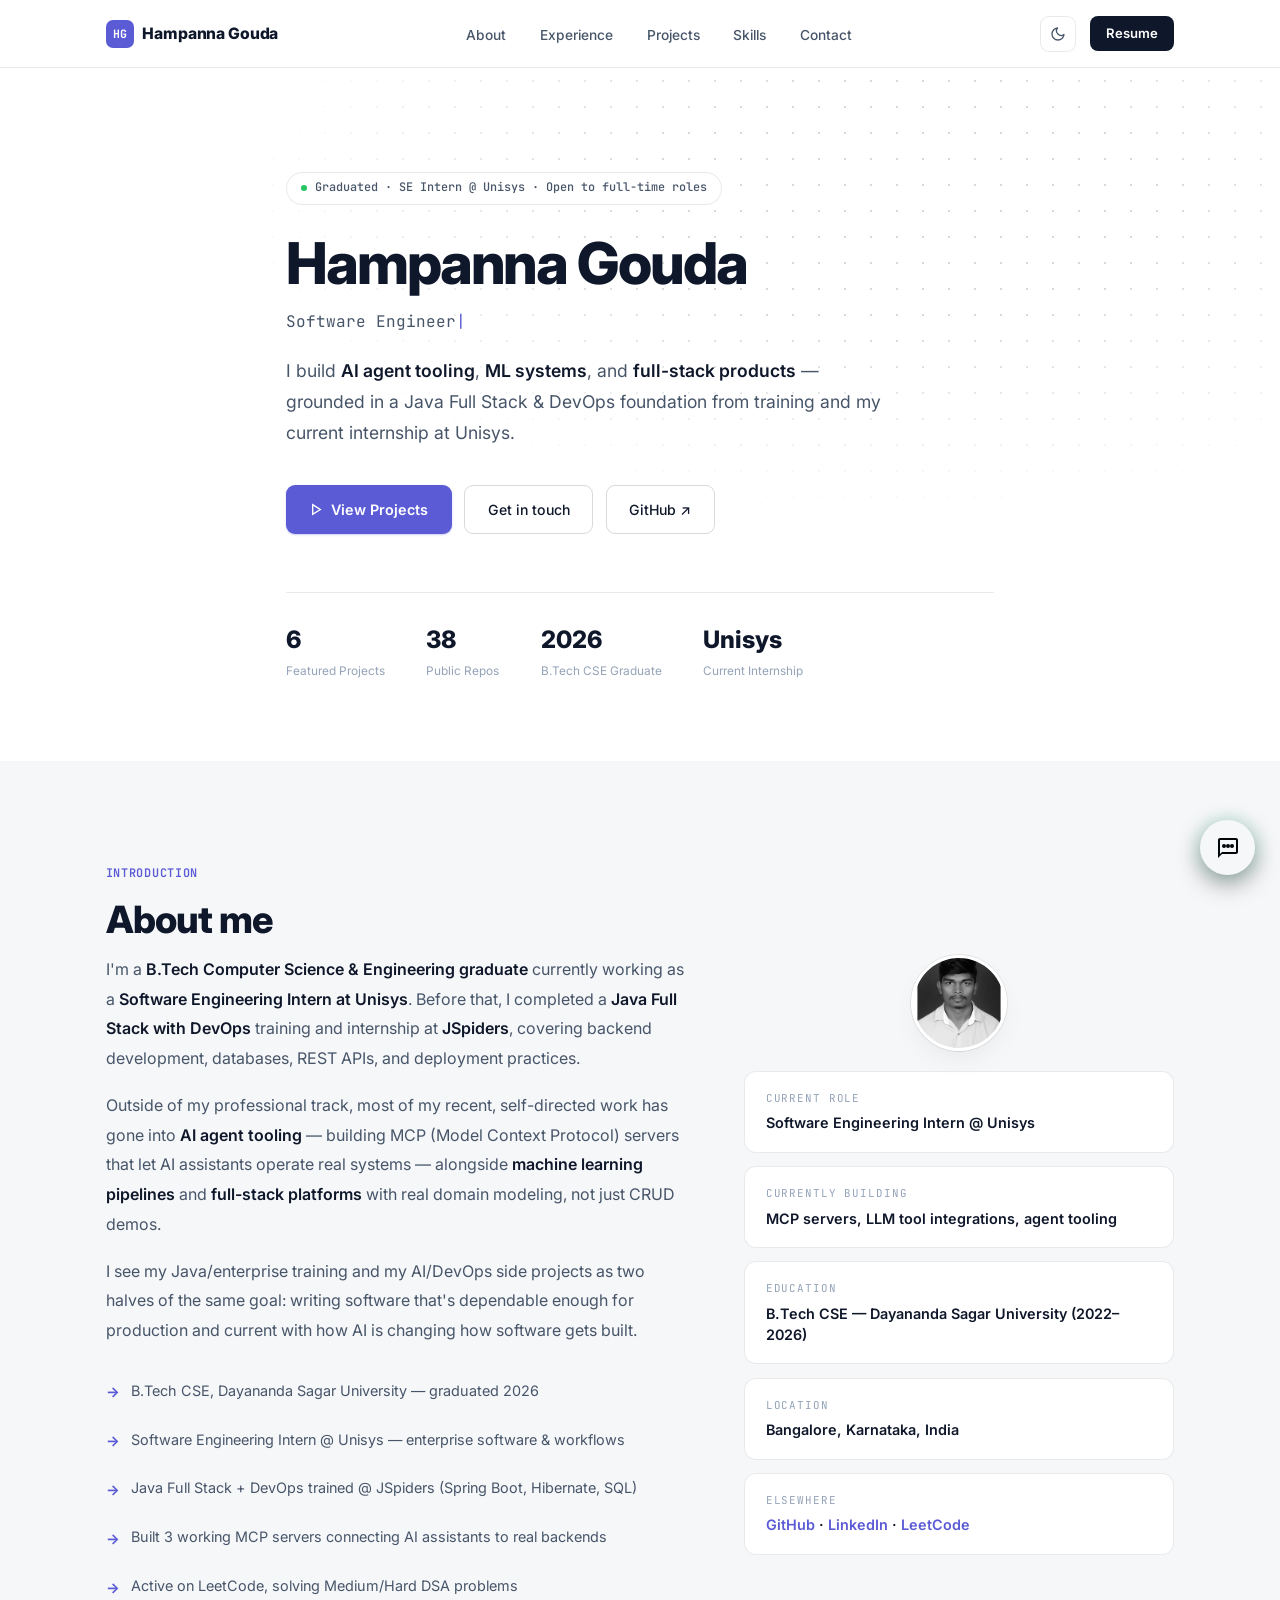
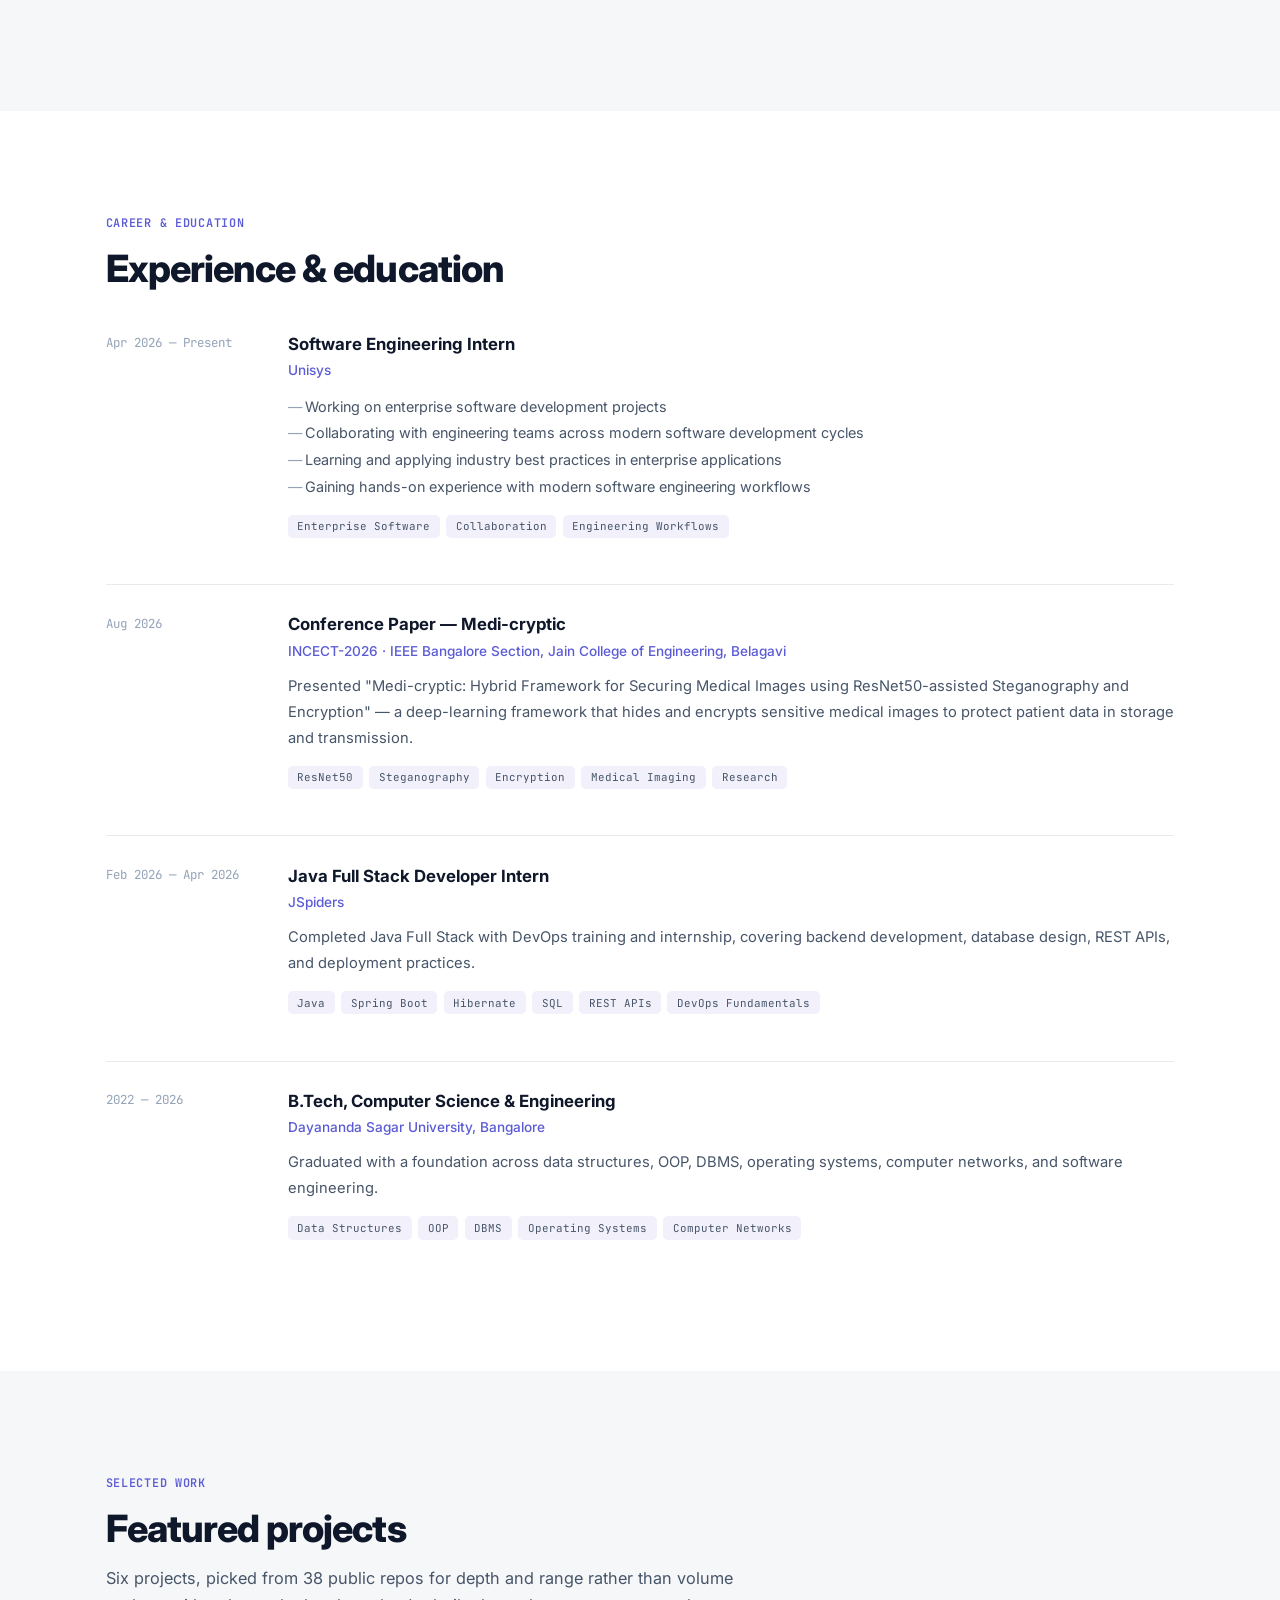
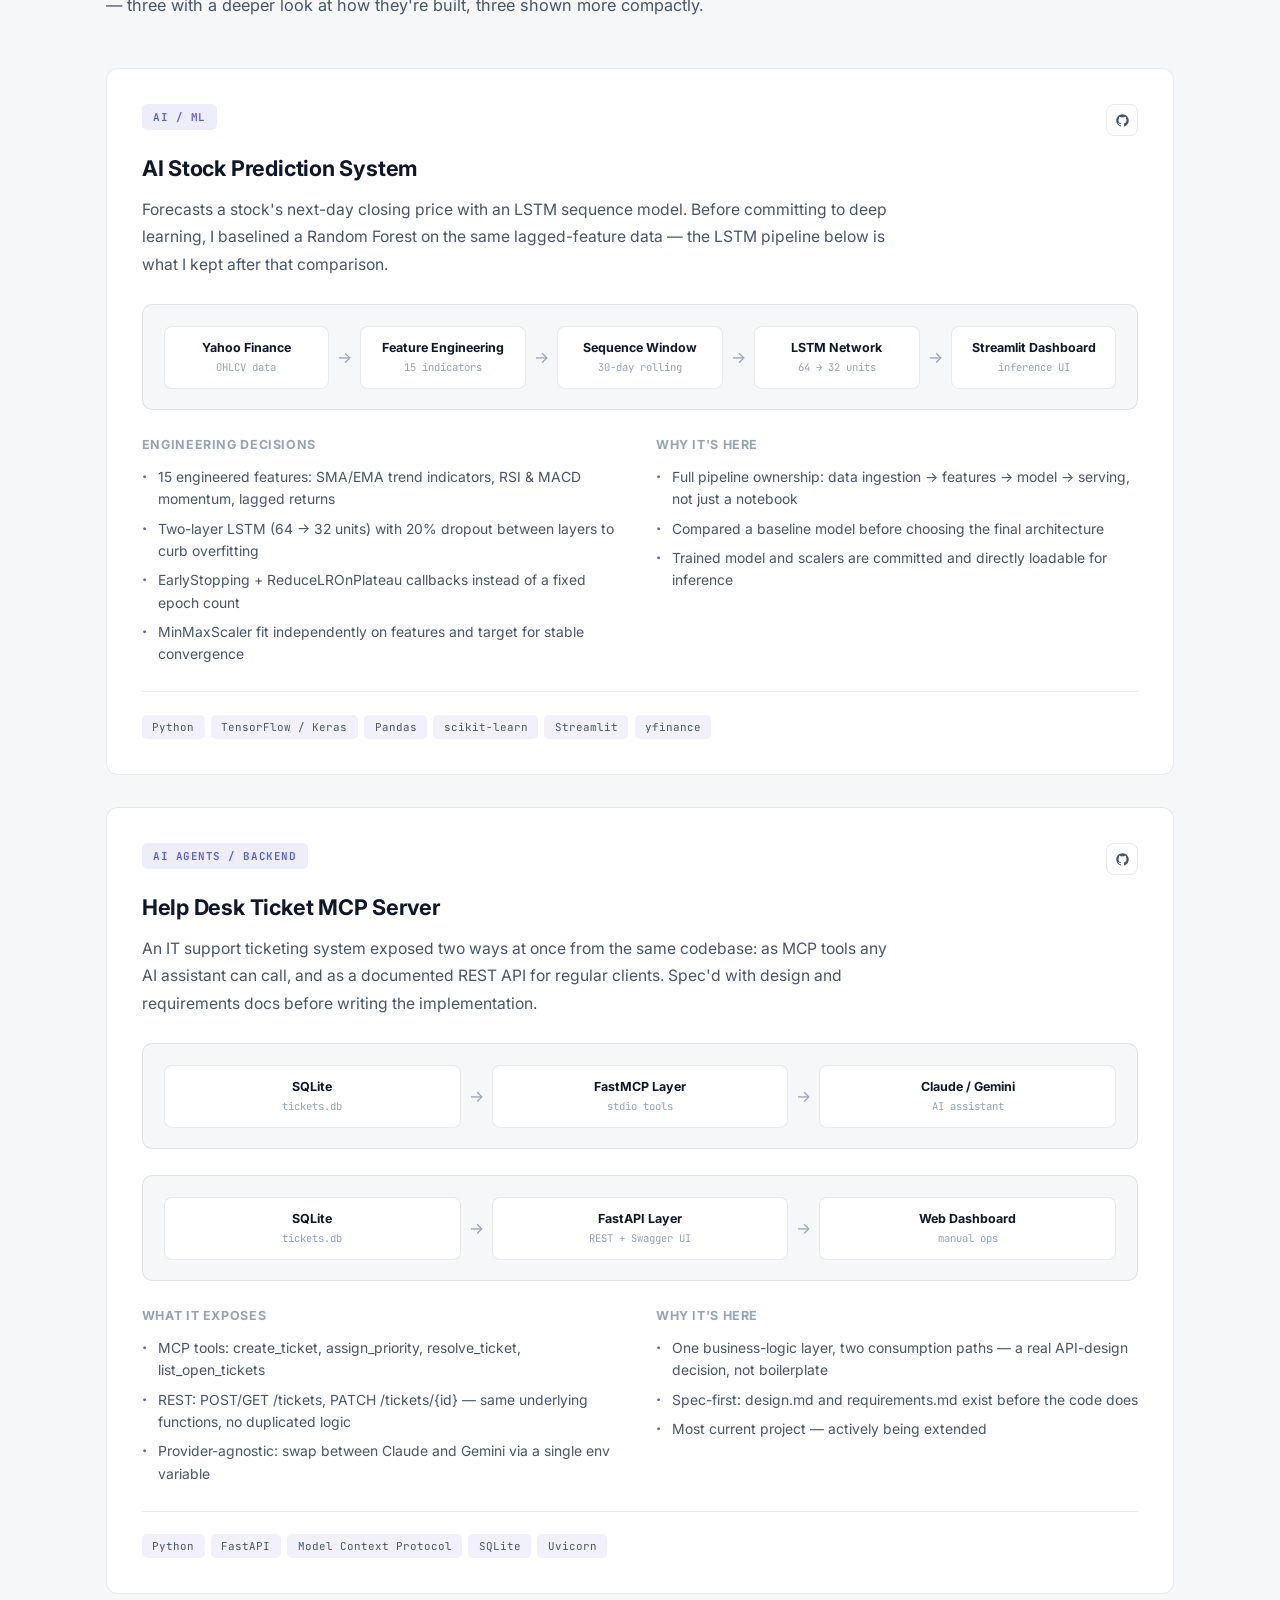
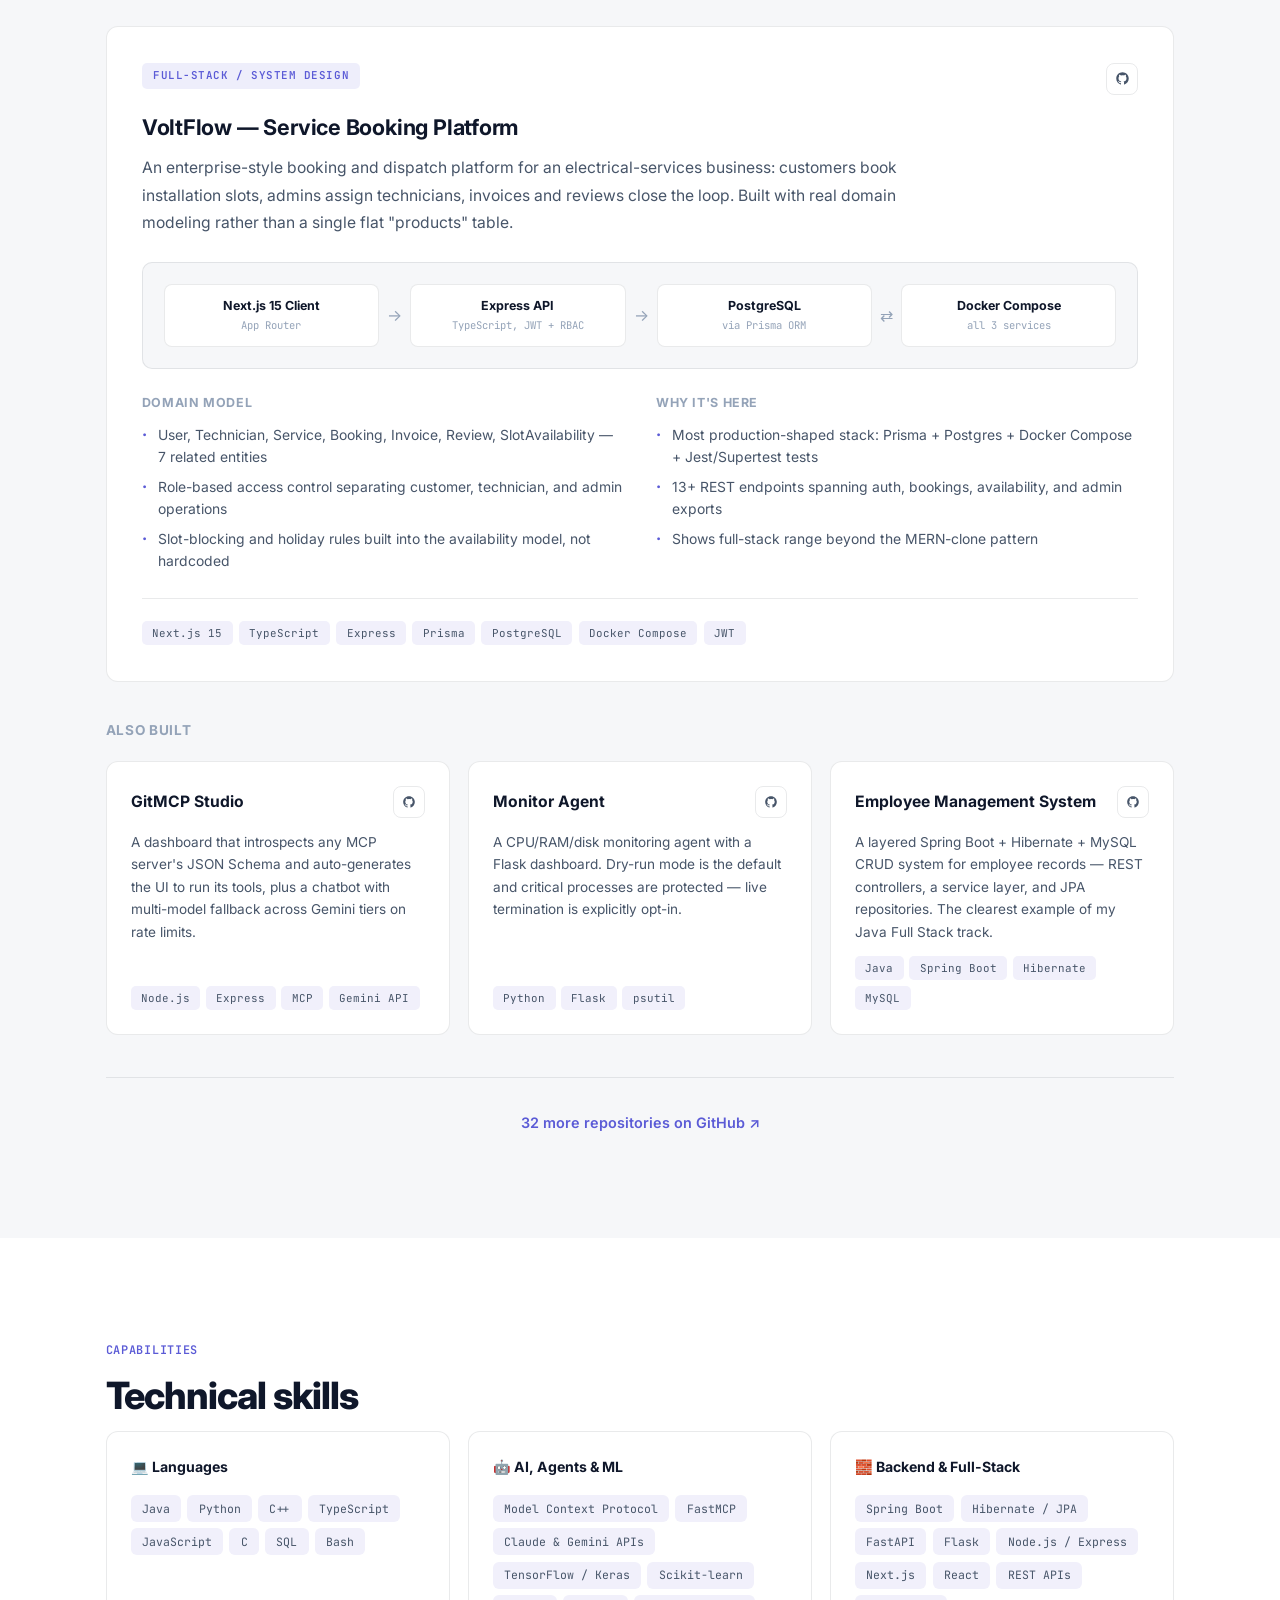
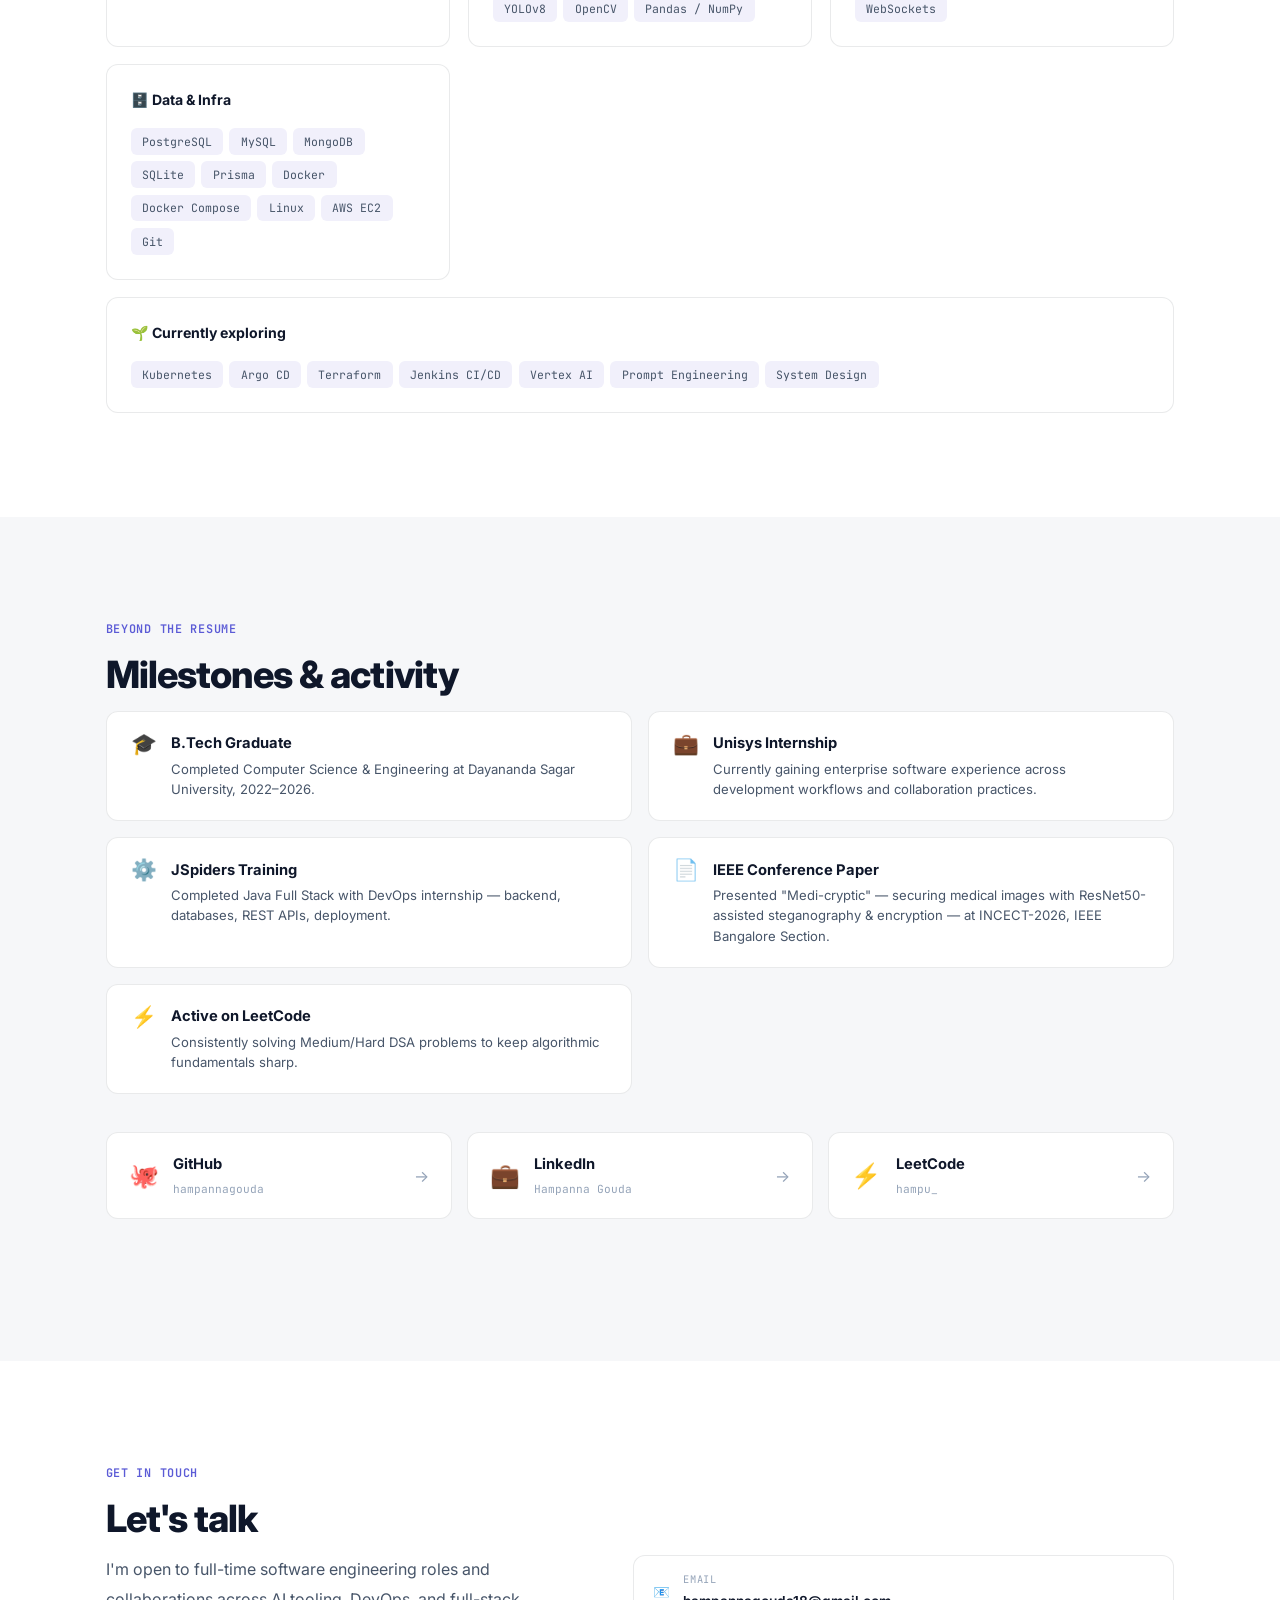
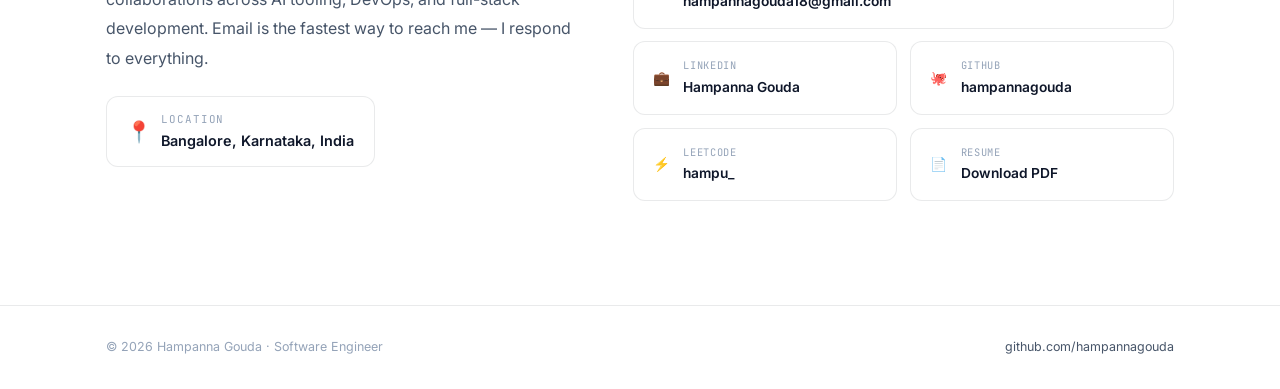
==== commit cbbf03ca: "Add INCECT-2026 IEEE paper and sync languages with GitHub repo stats - Add Medi-cryptic conference p" ====
--- a/index.html
+++ b/index.html
@@ -594,6 +594,21 @@
             </div>
           </div>
           <div class="tl-row reveal">
+            <div class="tl-period">Aug 2026</div>
+            <div>
+              <div class="tl-title">Conference Paper — Medi-cryptic</div>
+              <div class="tl-org">INCECT-2026 · IEEE Bangalore Section, Jain College of Engineering, Belagavi</div>
+              <p class="tl-desc">Presented "Medi-cryptic: Hybrid Framework for Securing Medical Images using
+                ResNet50-assisted Steganography and Encryption" — a deep-learning framework that hides and encrypts
+                sensitive medical images to protect patient data in storage and transmission.</p>
+              <div class="tl-tags">
+                <span class="tl-tag">ResNet50</span><span class="tl-tag">Steganography</span>
+                <span class="tl-tag">Encryption</span><span class="tl-tag">Medical Imaging</span>
+                <span class="tl-tag">Research</span>
+              </div>
+            </div>
+          </div>
+          <div class="tl-row reveal">
             <div class="tl-period">Feb 2026 — Apr 2026</div>
             <div>
               <div class="tl-title">Java Full Stack Developer Intern</div>
@@ -868,8 +883,9 @@
             <div class="skill-group-title">💻 Languages</div>
             <div class="skill-pills">
               <span class="skill-pill">Java</span><span class="skill-pill">Python</span>
-              <span class="skill-pill">TypeScript</span><span class="skill-pill">JavaScript</span>
-              <span class="skill-pill">SQL</span><span class="skill-pill">C++</span><span class="skill-pill">Bash</span>
+              <span class="skill-pill">C++</span><span class="skill-pill">TypeScript</span>
+              <span class="skill-pill">JavaScript</span><span class="skill-pill">C</span>
+              <span class="skill-pill">SQL</span><span class="skill-pill">Bash</span>
             </div>
           </div>
           <div class="card skill-group reveal" style="transition-delay:0.05s">
@@ -932,6 +948,10 @@
             <div><h4>JSpiders Training</h4><p>Completed Java Full Stack with DevOps internship — backend, databases, REST APIs, deployment.</p></div>
           </div>
           <div class="card activity-card reveal" style="transition-delay:0.15s">
+            <span class="activity-icon">📄</span>
+            <div><h4>IEEE Conference Paper</h4><p>Presented "Medi-cryptic" — securing medical images with ResNet50-assisted steganography &amp; encryption — at INCECT-2026, IEEE Bangalore Section.</p></div>
+          </div>
+          <div class="card activity-card reveal" style="transition-delay:0.2s">
             <span class="activity-icon">⚡</span>
             <div><h4>Active on LeetCode</h4><p>Consistently solving Medium/Hard DSA problems to keep algorithmic fundamentals sharp.</p></div>
           </div>
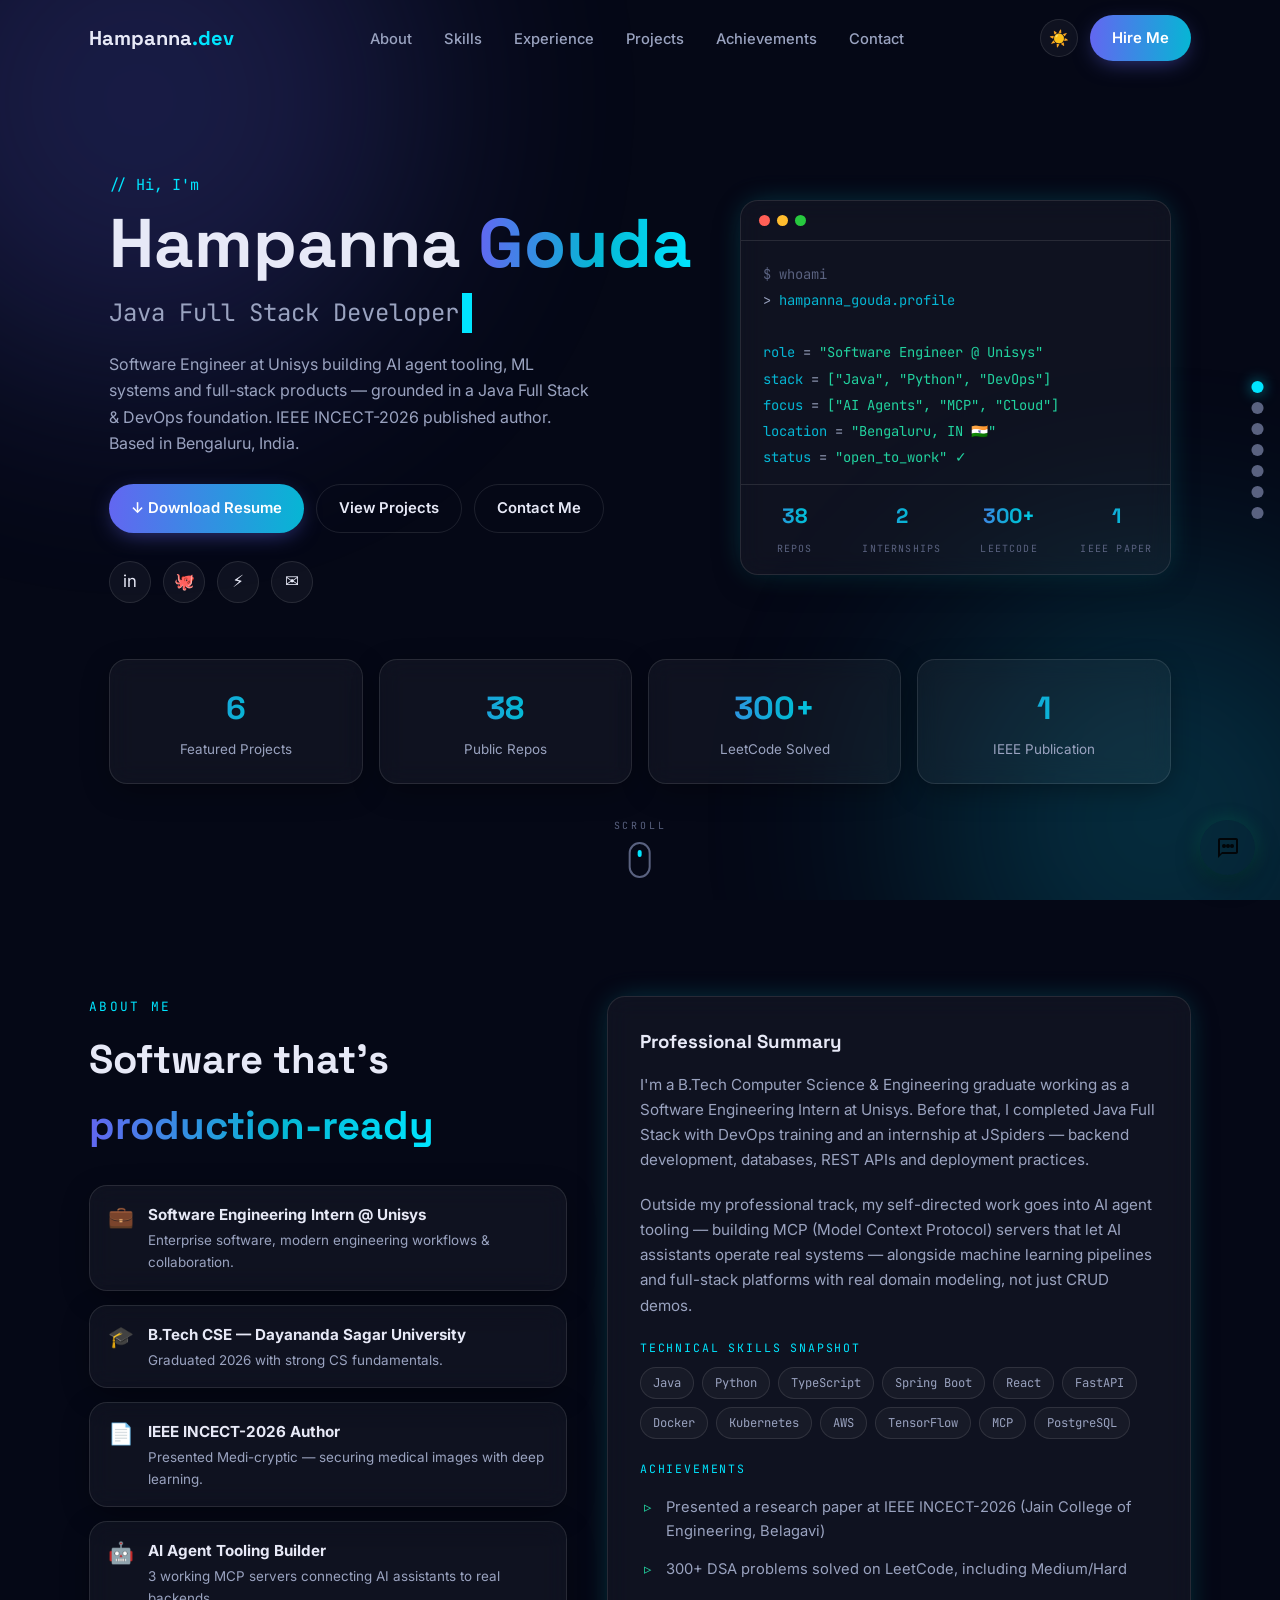
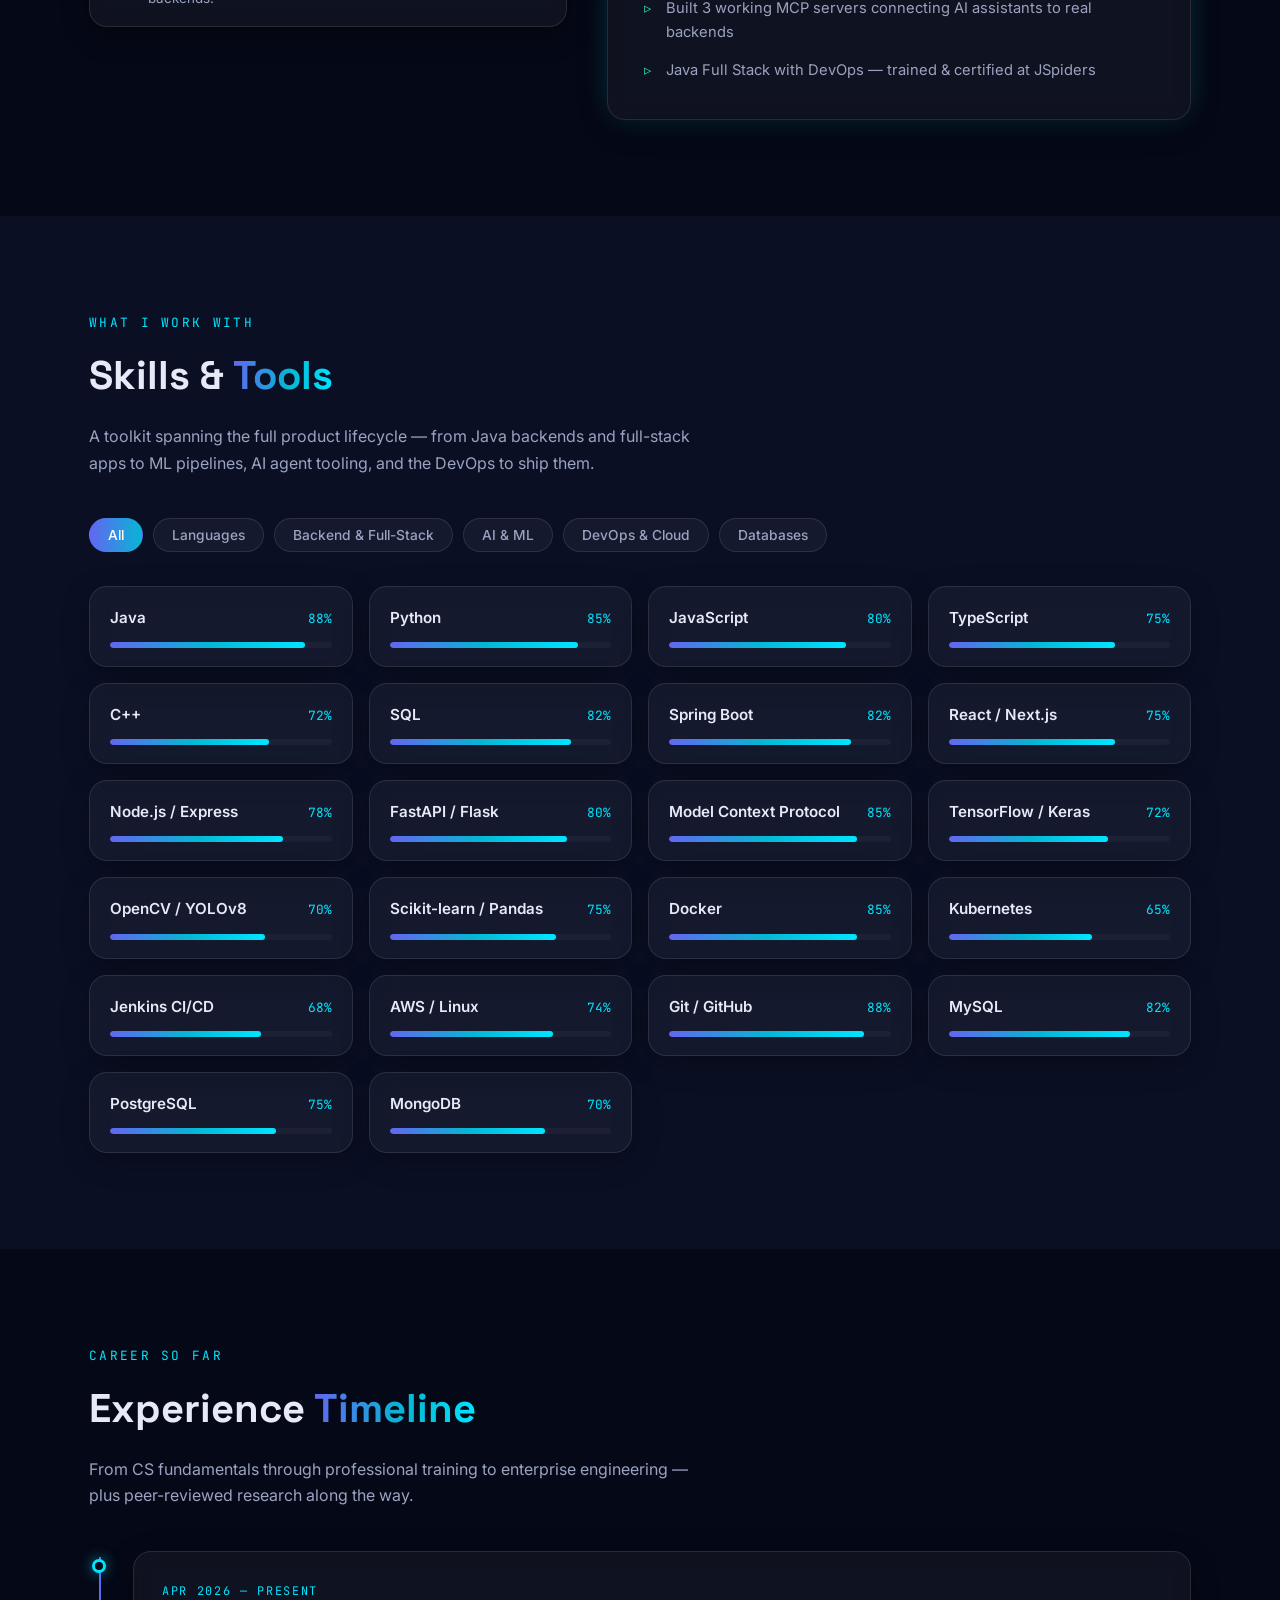
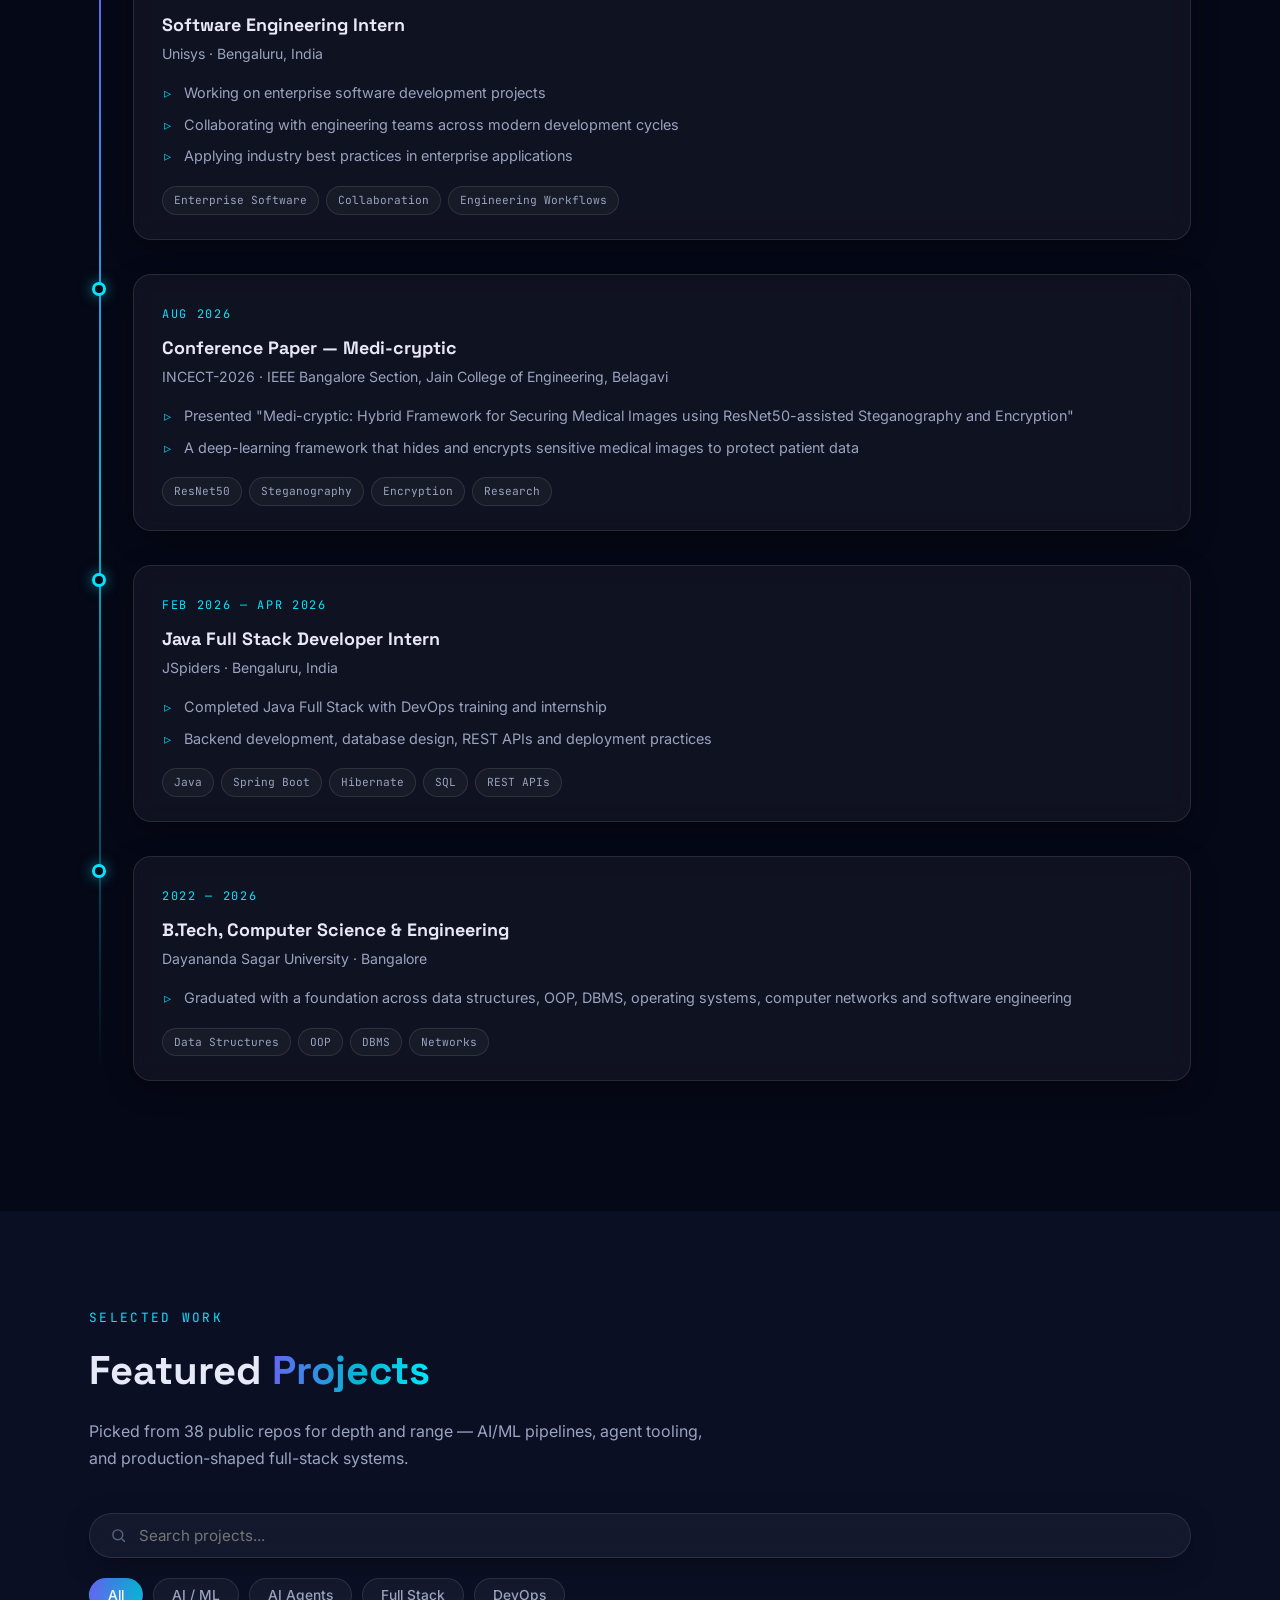
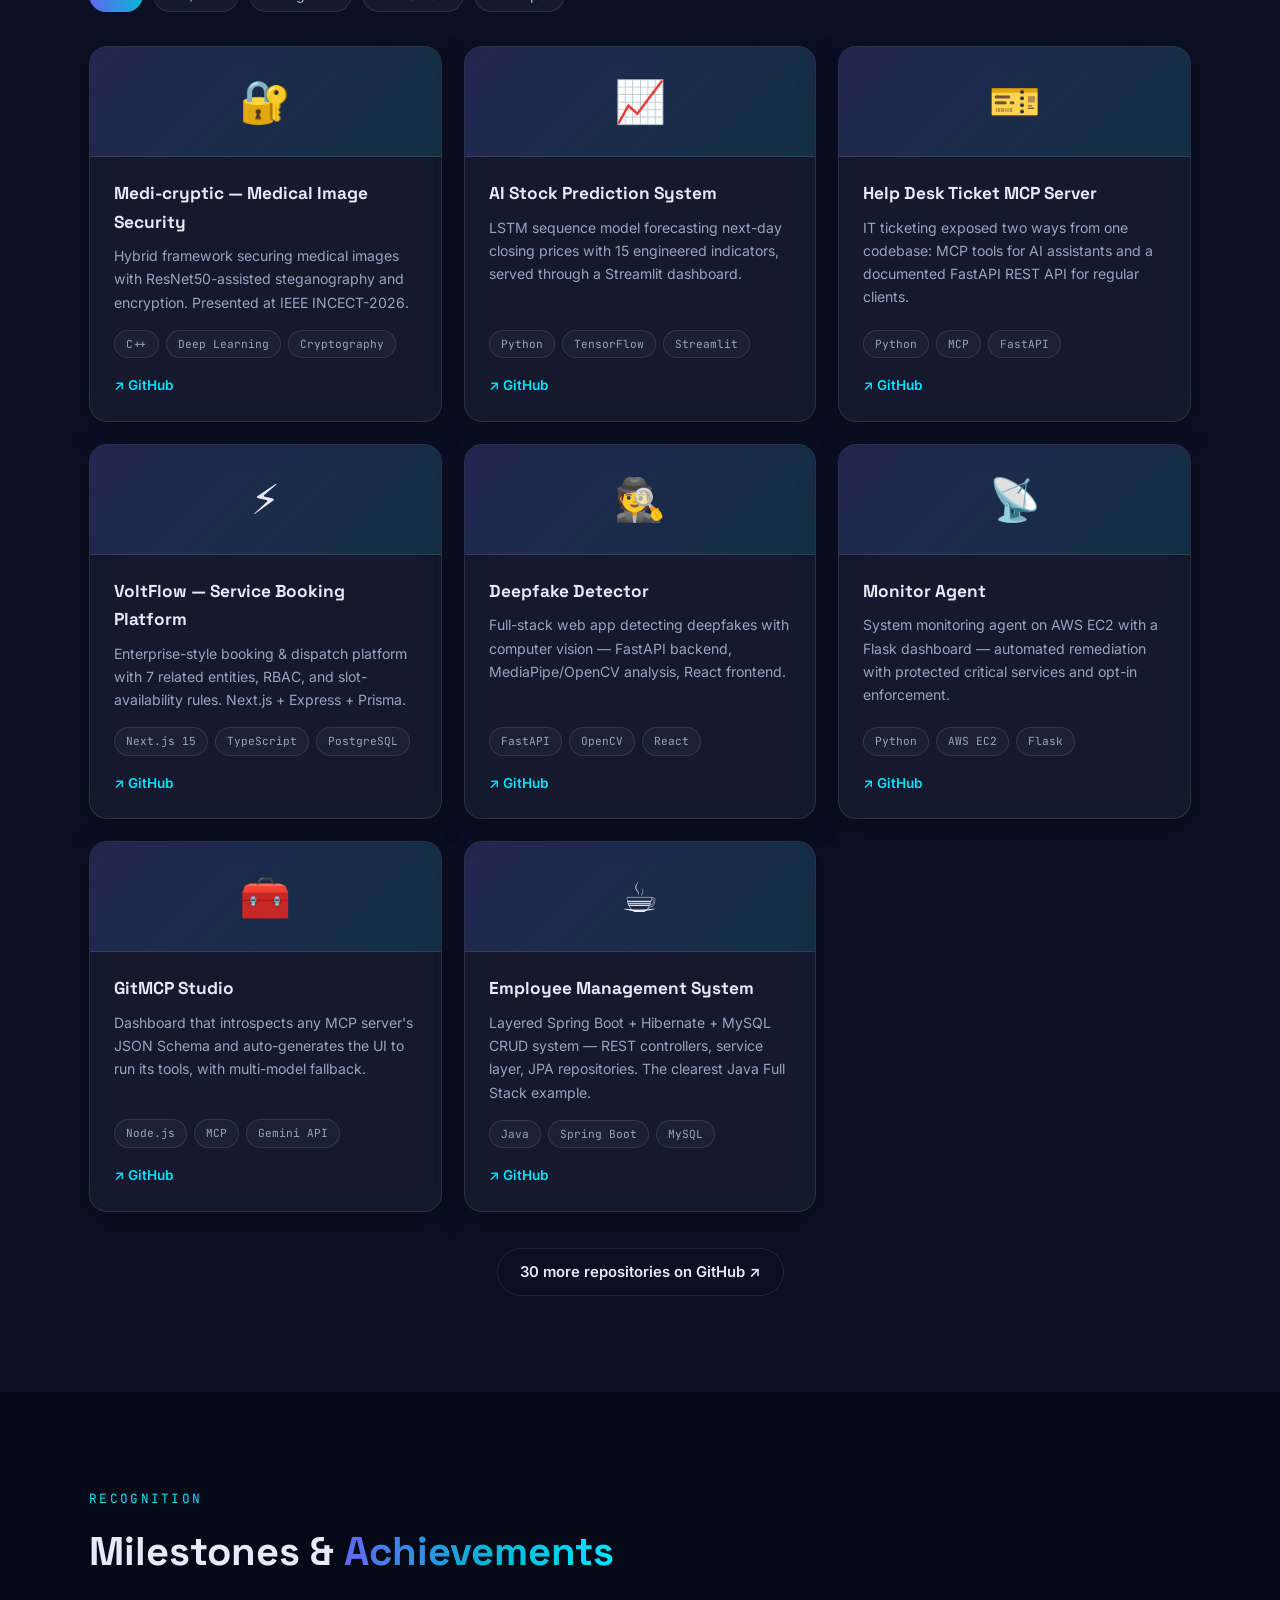
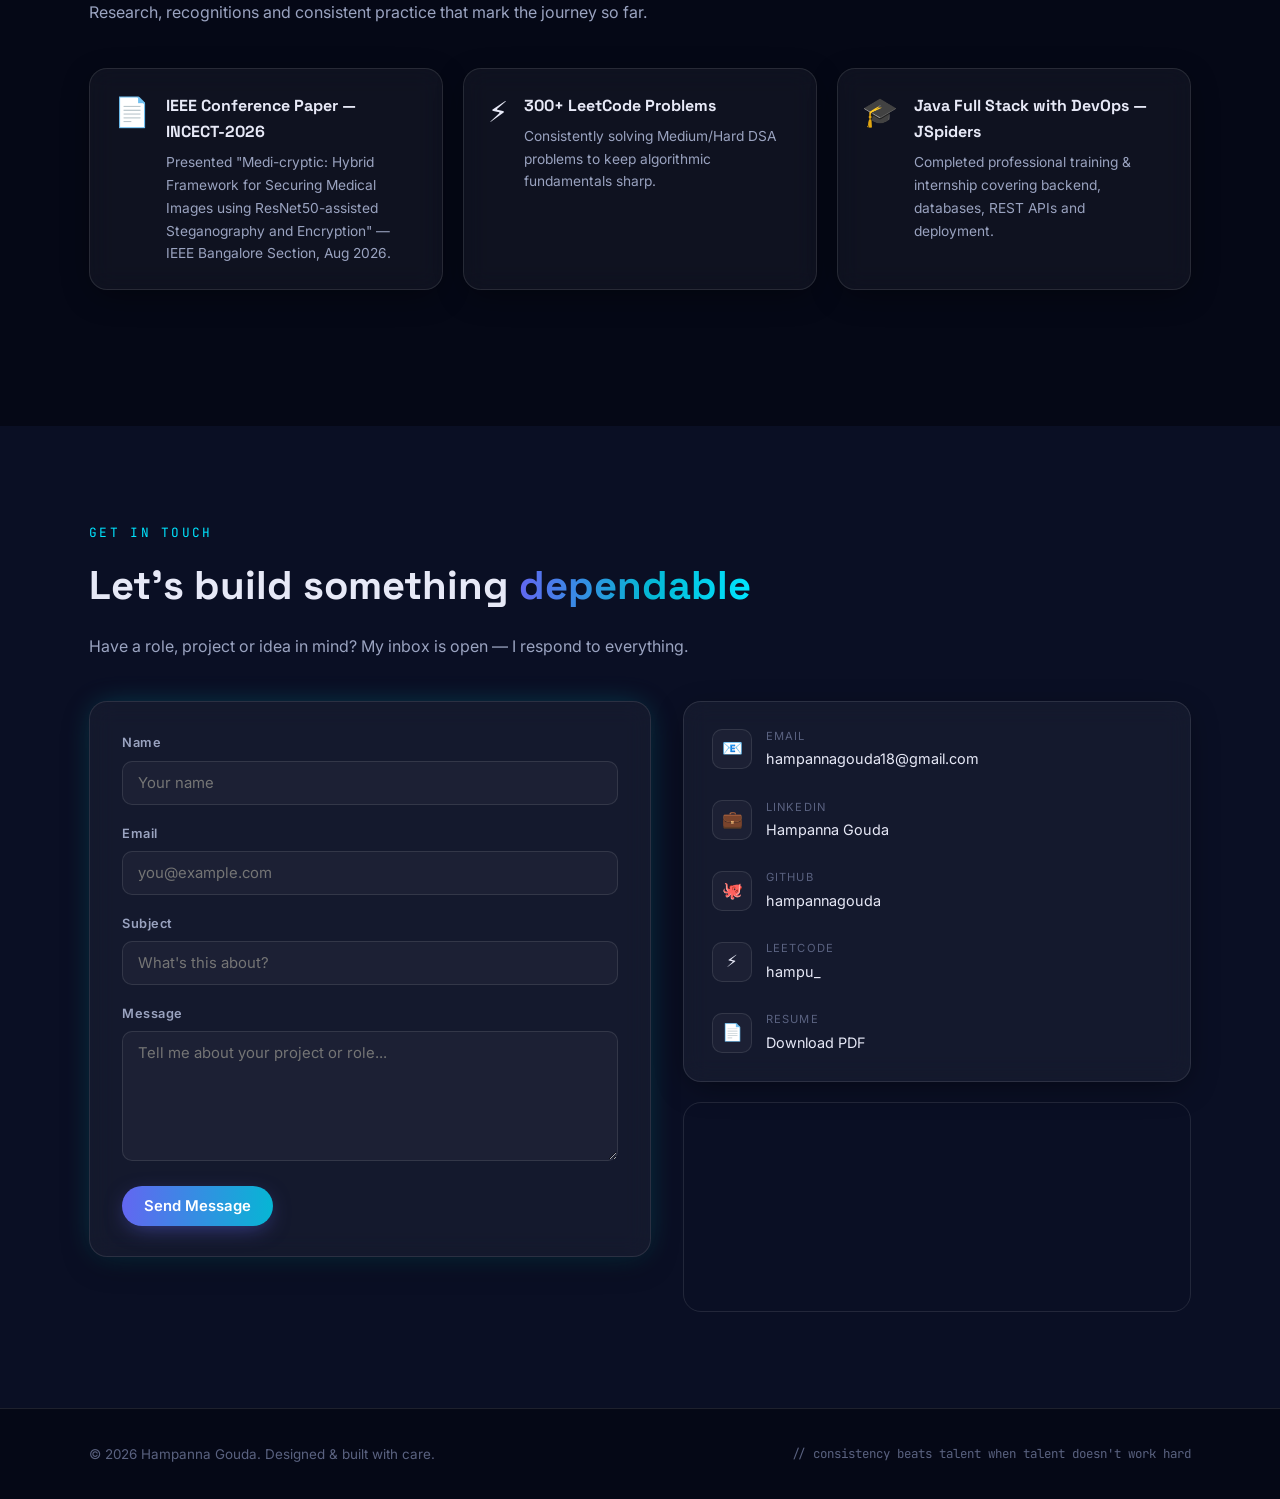
==== commit 85f54e93: "Redesign portfolio: dark glassmorphism theme with terminal hero, filters, and timeline" ====
--- a/index.html
+++ b/index.html
@@ -1,1117 +1,909 @@
 <!DOCTYPE html>
 <html lang="en">
-
 <head>
   <meta charset="UTF-8" />
   <meta name="viewport" content="width=device-width, initial-scale=1.0" />
-  <title>Hampanna Gouda — Software Engineer</title>
+  <title>Hampanna Gouda — Software Engineer | Java Full Stack | DevOps | AI</title>
   <meta name="description"
-    content="Hampanna Gouda — Software Engineer at Unisys. B.Tech CSE graduate building AI agent tooling (MCP), ML systems, and full-stack products. Java Full Stack &amp; DevOps trained." />
-  <meta name="theme-color" content="#0b0c10" />
-  <link rel="canonical" href="https://hampannagouda.github.io/" />
-
-  <!-- Open Graph / Twitter -->
-  <meta property="og:type" content="website" />
-  <meta property="og:title" content="Hampanna Gouda — Software Engineer" />
-  <meta property="og:description"
-    content="Software Engineer at Unisys building AI agent tooling (MCP), ML systems, and full-stack products." />
-  <meta property="og:url" content="https://hampannagouda.github.io/" />
-  <meta property="og:site_name" content="Hampanna Gouda" />
-  <meta name="twitter:card" content="summary" />
-  <meta name="twitter:title" content="Hampanna Gouda — Software Engineer" />
-  <meta name="twitter:description"
-    content="Software Engineer at Unisys building AI agent tooling (MCP), ML systems, and full-stack products." />
-
-  <link rel="icon"
-    href="data:image/svg+xml,%3Csvg xmlns='http://www.w3.org/2000/svg' viewBox='0 0 32 32'%3E%3Crect width='32' height='32' rx='7' fill='%235b5bd6'/%3E%3Ctext x='16' y='22' font-family='Arial,sans-serif' font-size='15' font-weight='700' fill='white' text-anchor='middle'%3EHG%3C/text%3E%3C/svg%3E" />
+    content="Hampanna Gouda — Software Engineer at Unisys. B.Tech CSE graduate building AI agent tooling (MCP), ML systems, and full-stack products. IEEE INCECT-2026 published author. Java Full Stack & DevOps trained." />
+  <link rel="icon" href="data:image/svg+xml,<svg xmlns='http://www.w3.org/2000/svg' viewBox='0 0 100 100'><rect width='100' height='100' rx='20' fill='%23050816'/><text x='50' y='72' font-size='62' font-family='monospace' font-weight='bold' text-anchor='middle' fill='%2300e5ff'>H</text></svg>" />
 
   <link rel="preconnect" href="https://fonts.googleapis.com" />
   <link rel="preconnect" href="https://fonts.gstatic.com" crossorigin />
   <link
-    href="https://fonts.googleapis.com/css2?family=Inter:wght@400;500;600;700;800&family=JetBrains+Mono:wght@400;500;600;700&display=swap"
+    href="https://fonts.googleapis.com/css2?family=Space+Grotesk:wght@400;500;600;700&family=Inter:wght@400;500;600;700&family=JetBrains+Mono:wght@400;500;600;700&display=swap"
     rel="stylesheet" />
   <link rel="stylesheet" href="chatbot.css">
 
-  <script type="application/ld+json">
-  {
-    "@context": "https://schema.org",
-    "@type": "Person",
-    "name": "Hampanna Gouda",
-    "jobTitle": "Software Engineer",
-    "worksFor": { "@type": "Organization", "name": "Unisys" },
-    "alumniOf": { "@type": "CollegeOrUniversity", "name": "Dayananda Sagar University" },
-    "url": "https://hampannagouda.github.io/",
-    "sameAs": [
-      "https://github.com/hampannagouda",
-      "https://www.linkedin.com/in/hampanna-gouda-39518b25a/",
-      "https://leetcode.com/hampu_/"
-    ]
-  }
-  </script>
-
   <style>
     :root {
-      /* Light (default) */
-      --bg: #ffffff;
-      --bg2: #f6f7f9;
-      --surface: #ffffff;
-      --surface-hover: #fafafb;
-      --border: rgba(15, 23, 42, 0.09);
-      --border-strong: rgba(15, 23, 42, 0.16);
-      --accent: #5b5bd6;
-      --accent-rgb: 91, 91, 214;
-      --accent-ink: #ffffff;
-      --text: #0f172a;
-      --text2: #475569;
-      --text3: #94a3b8;
-      --code-bg: #f1f0fb;
-      --shadow: 0 1px 2px rgba(15, 23, 42, 0.04), 0 12px 32px -12px rgba(15, 23, 42, 0.10);
-      --radius: 12px;
-      --nav-h: 68px;
-      --maxw: 1120px;
-    }
-
-    body.dark-mode {
-      --bg: #0a0a0f;
-      --bg2: #101116;
-      --surface: #131420;
-      --surface-hover: #171826;
-      --border: rgba(255, 255, 255, 0.09);
-      --border-strong: rgba(255, 255, 255, 0.18);
-      --accent: #8181f0;
-      --accent-rgb: 129, 129, 240;
-      --accent-ink: #0a0a0f;
-      --text: #f1f2f7;
-      --text2: #a3a7c2;
-      --text3: #666b8a;
-      --code-bg: #171830;
-      --shadow: 0 1px 2px rgba(0, 0, 0, 0.3), 0 20px 48px -16px rgba(0, 0, 0, 0.55);
-    }
-
-    *, *::before, *::after { box-sizing: border-box; margin: 0; padding: 0; }
-
-    html { scroll-behavior: smooth; }
-
-    @media (prefers-reduced-motion: reduce) {
-      html { scroll-behavior: auto; }
-      *, *::before, *::after { animation-duration: 0.01ms !important; animation-iteration-count: 1 !important; transition-duration: 0.01ms !important; }
-    }
-
+      --bg: #050816;
+      --bg-soft: #0a0f24;
+      --bg-card: rgba(255 255 255 / .035);
+      --glass: rgba(255 255 255 / .045);
+      --glass-border: rgba(255 255 255 / .1);
+      --ink: #e7e9f7;
+      --ink-dim: #9aa3c0;
+      --ink-muted: #5a6280;
+      --primary: #6366f1;
+      --secondary: #06b6d4;
+      --accent: #00e5ff;
+      --green: #22d3a0;
+      --font-display: 'Space Grotesk', sans-serif;
+      --font-sans: 'Inter', system-ui, sans-serif;
+      --font-mono: 'JetBrains Mono', 'Fira Code', monospace;
+      --nav-h: 76px;
+      --radius: 18px;
+      --radius-sm: 10px;
+      --radius-pill: 999px;
+      --shadow-card: 0 8px 32px -6px rgba(0, 0, 0, .45);
+      --shadow-glow: 0 0 30px -8px rgba(0, 229, 255, .35);
+      --transition: .3s cubic-bezier(.4, 0, .2, 1);
+    }
+    [data-theme="light"] {
+      --bg: #f4f6fd;
+      --bg-soft: #eaeefb;
+      --bg-card: rgba(10 15 40 / .04);
+      --glass: rgba(10 15 40 / .05);
+      --glass-border: rgba(10 15 40 / .12);
+      --ink: #131a33;
+      --ink-dim: #47516f;
+      --ink-muted: #7b829c;
+      --accent: #0284c7;
+      --shadow-card: 0 8px 32px -6px rgba(30, 40, 90, .15);
+      --shadow-glow: 0 0 30px -8px rgba(2, 132, 199, .25);
+    }
+
+    * { margin: 0; padding: 0; box-sizing: border-box; }
+    html { scroll-behavior: smooth; scroll-padding-top: var(--nav-h); }
     body {
       background: var(--bg);
-      color: var(--text);
-      font-family: 'Inter', -apple-system, sans-serif;
+      color: var(--ink);
+      font-family: var(--font-sans);
       font-size: 16px;
-      line-height: 1.5;
-      -webkit-font-smoothing: antialiased;
-      transition: background 0.25s, color 0.25s;
-    }
-
-    a { color: inherit; }
-    img { max-width: 100%; display: block; }
-
-    .mono { font-family: 'JetBrains Mono', monospace; }
-
-    .skip-link {
-      position: absolute;
-      left: -9999px;
-      top: 0;
-      background: var(--accent);
-      color: var(--accent-ink);
-      padding: 0.8rem 1.2rem;
-      z-index: 2000;
-      border-radius: 0 0 8px 0;
-      font-weight: 600;
-      font-size: 0.85rem;
-    }
-    .skip-link:focus { left: 0; }
-
-    ::-webkit-scrollbar { width: 8px; }
-    ::-webkit-scrollbar-track { background: var(--bg); }
-    ::-webkit-scrollbar-thumb { background: var(--border-strong); border-radius: 4px; }
-
-    .wrap { max-width: var(--maxw); margin: 0 auto; padding: 0 1.6rem; }
-
-    /* ── NAV ── */
-    #nav {
-      position: sticky;
-      top: 0;
-      z-index: 500;
+      line-height: 1.65;
+      overflow-x: hidden;
+      transition: background .4s ease, color .4s ease;
+    }
+
+    /* ambient glows */
+    .bg-fx { position: fixed; inset: 0; z-index: -1; overflow: hidden; pointer-events: none; }
+    .bg-fx::before, .bg-fx::after {
+      content: ""; position: absolute; border-radius: 50%; filter: blur(120px); opacity: .22;
+    }
+    .bg-fx::before { width: 560px; height: 560px; background: var(--primary); top: -180px; left: -140px; }
+    .bg-fx::after { width: 480px; height: 480px; background: var(--secondary); bottom: -160px; right: -120px; }
+
+    .wrap { max-width: 1150px; margin: 0 auto; padding: 0 24px; }
+    .mono { font-family: var(--font-mono); }
+    .gradient-text {
+      background: linear-gradient(92deg, var(--primary), var(--secondary) 55%, var(--accent));
+      -webkit-background-clip: text; background-clip: text; color: transparent;
+    }
+    .glass {
+      background: var(--glass);
+      border: 1px solid var(--glass-border);
+      border-radius: var(--radius);
+      backdrop-filter: blur(12px);
+      box-shadow: var(--shadow-card);
+    }
+    .glow-border { box-shadow: var(--shadow-card), var(--shadow-glow); }
+
+    /* ============ header ============ */
+    #site-header {
+      position: fixed; top: 0; left: 0; right: 0; z-index: 100;
       height: var(--nav-h);
-      display: flex;
-      align-items: center;
-      background: color-mix(in srgb, var(--bg) 88%, transparent);
+      display: flex; align-items: center;
+      transition: background var(--transition), box-shadow var(--transition);
+    }
+    #site-header.scrolled {
+      background: color-mix(in srgb, var(--bg) 82%, transparent);
       backdrop-filter: blur(14px);
-      -webkit-backdrop-filter: blur(14px);
-      border-bottom: 1px solid var(--border);
-    }
-
-    .nav-inner { display: flex; align-items: center; justify-content: space-between; width: 100%; }
-
-    .brand {
-      display: flex;
-      align-items: center;
-      gap: 0.55rem;
-      text-decoration: none;
-      font-weight: 800;
-      font-size: 0.98rem;
-      color: var(--text);
-      letter-spacing: -0.01em;
-    }
-    .brand-mark {
-      width: 28px; height: 28px; border-radius: 7px;
-      background: var(--accent); color: var(--accent-ink);
-      display: flex; align-items: center; justify-content: center;
-      font-family: 'JetBrains Mono', monospace; font-size: 0.72rem; font-weight: 700;
-    }
-
-    .nav-links { display: flex; align-items: center; gap: 2.1rem; list-style: none; }
+      box-shadow: 0 4px 24px rgba(0,0,0,.25);
+    }
+    #site-header .wrap { display: flex; align-items: center; justify-content: space-between; width: 100%; }
+    .logo { font-family: var(--font-display); font-weight: 700; font-size: 1.25rem; color: var(--ink); text-decoration: none; }
+    .logo b { color: var(--accent); }
+    .nav-links { display: flex; gap: 6px; align-items: center; list-style: none; }
     .nav-links a {
-      font-size: 0.86rem; font-weight: 500; color: var(--text2); text-decoration: none;
-      transition: color 0.15s;
-    }
-    .nav-links a:hover, .nav-links a.active { color: var(--text); }
-
-    .nav-right { display: flex; align-items: center; gap: 0.9rem; }
-
-    .theme-toggle {
-      width: 36px; height: 36px; border-radius: 9px;
-      border: 1px solid var(--border); background: var(--surface);
-      display: flex; align-items: center; justify-content: center;
-      cursor: pointer; color: var(--text2); transition: border-color 0.15s, color 0.15s;
-    }
-    .theme-toggle:hover { border-color: var(--border-strong); color: var(--text); }
-    .theme-toggle svg { width: 16px; height: 16px; fill: none; stroke: currentColor; stroke-width: 2; stroke-linecap: round; stroke-linejoin: round; }
-    .theme-toggle .sun-icon { display: none; }
-    body.dark-mode .theme-toggle .moon-icon { display: none; }
-    body.dark-mode .theme-toggle .sun-icon { display: block; }
-
-    .btn-nav {
-      font-size: 0.82rem; font-weight: 600; padding: 0.5rem 1rem;
-      border-radius: 8px; background: var(--text); color: var(--bg);
-      text-decoration: none; transition: opacity 0.15s;
-    }
-    .btn-nav:hover { opacity: 0.85; }
-
-    .nav-toggle-btn {
-      display: none; width: 36px; height: 36px; border-radius: 9px;
-      border: 1px solid var(--border); background: var(--surface); color: var(--text);
-      align-items: center; justify-content: center; cursor: pointer;
-    }
-
-    /* ── SECTIONS ── */
-    section { padding: 6.5rem 0; }
-    section.alt { background: var(--bg2); }
-    .eyebrow {
-      font-family: 'JetBrains Mono', monospace; font-size: 0.74rem; font-weight: 600;
-      color: var(--accent); letter-spacing: 0.06em; text-transform: uppercase; margin-bottom: 0.9rem;
-    }
-    h2.title {
-      font-size: clamp(1.7rem, 3vw, 2.35rem); font-weight: 800; letter-spacing: -0.025em;
-      line-height: 1.15; margin-bottom: 0.9rem; max-width: 720px;
-    }
-    .section-sub { color: var(--text2); font-size: 1.02rem; max-width: 640px; line-height: 1.7; margin-bottom: 3rem; }
-
-    /* ── HERO ── */
-    #hero { padding: 6.5rem 0 5rem; position: relative; overflow: hidden; }
-    .hero-dot-grid {
-      position: absolute; inset: 0; z-index: 0; pointer-events: none;
-      background-image: radial-gradient(var(--border-strong) 1px, transparent 1px);
-      background-size: 26px 26px;
-      mask-image: radial-gradient(ellipse 70% 60% at 70% 20%, black 30%, transparent 75%);
-    }
-    .hero-inner { position: relative; z-index: 1; max-width: 760px; }
-
-    .badge {
-      display: inline-flex; align-items: center; gap: 0.5rem;
-      font-family: 'JetBrains Mono', monospace; font-size: 0.74rem; font-weight: 500;
-      color: var(--text2); border: 1px solid var(--border); background: var(--surface);
-      padding: 0.4rem 0.9rem; border-radius: 2rem; margin-bottom: 1.8rem;
-    }
-    .badge::before { content: ''; width: 6px; height: 6px; border-radius: 50%; background: #22c55e; animation: pulse 2s infinite; }
-
-    .hero-name { font-size: clamp(2.4rem, 5.4vw, 3.6rem); font-weight: 800; letter-spacing: -0.035em; line-height: 1.05; margin-bottom: 1rem; }
-    .hero-name .accent-text { color: var(--accent); }
-
-    .hero-role { font-family: 'JetBrains Mono', monospace; font-size: 1rem; color: var(--text2); margin-bottom: 1.4rem; min-height: 1.5em; }
-    .typed-cursor { color: var(--accent); animation: blink 1s infinite; }
-
-    .hero-tagline { font-size: 1.1rem; color: var(--text2); line-height: 1.75; max-width: 600px; margin-bottom: 2.3rem; }
-    .hero-tagline strong { color: var(--text); font-weight: 600; }
-
-    .hero-actions { display: flex; gap: 0.8rem; flex-wrap: wrap; margin-bottom: 3.6rem; }
-
+      color: var(--ink-dim); text-decoration: none; font-size: .92rem; font-weight: 500;
+      padding: 8px 13px; border-radius: var(--radius-pill); transition: color var(--transition), background var(--transition);
+    }
+    .nav-links a:hover, .nav-links a.active { color: var(--ink); background: var(--glass); }
+    .nav-actions { display: flex; align-items: center; gap: 12px; }
+    .theme-btn {
+      width: 38px; height: 38px; border-radius: 50%; border: 1px solid var(--glass-border);
+      background: var(--glass); color: var(--ink); cursor: pointer; font-size: 1rem;
+      display: grid; place-items: center; transition: transform var(--transition);
+    }
+    .theme-btn:hover { transform: rotate(24deg) scale(1.08); }
+    .btn {
+      display: inline-flex; align-items: center; gap: 8px;
+      padding: 11px 22px; border-radius: var(--radius-pill);
+      font-family: var(--font-sans); font-weight: 600; font-size: .93rem;
+      text-decoration: none; cursor: pointer; border: none;
+      transition: transform var(--transition), box-shadow var(--transition), background var(--transition);
+    }
     .btn-primary {
-      display: inline-flex; align-items: center; gap: 0.5rem; padding: 0.8rem 1.5rem;
-      background: var(--accent); color: var(--accent-ink); font-weight: 600; font-size: 0.9rem;
-      border-radius: 9px; text-decoration: none; transition: transform 0.15s, box-shadow 0.15s;
-      box-shadow: 0 1px 2px rgba(var(--accent-rgb), 0.3);
-    }
-    .btn-primary:hover { transform: translateY(-1px); box-shadow: 0 8px 20px -6px rgba(var(--accent-rgb), 0.5); }
-
-    .btn-outline {
-      display: inline-flex; align-items: center; gap: 0.5rem; padding: 0.8rem 1.4rem;
-      border: 1px solid var(--border-strong); color: var(--text); font-size: 0.88rem; font-weight: 500;
-      border-radius: 9px; text-decoration: none; transition: border-color 0.15s, background 0.15s;
-    }
-    .btn-outline:hover { background: var(--surface-hover); }
-
-    .hero-kpis { display: flex; gap: 2.6rem; flex-wrap: wrap; padding-top: 2.2rem; border-top: 1px solid var(--border); }
-    .kpi-val { font-size: 1.5rem; font-weight: 800; line-height: 1; display: block; margin-bottom: 0.35rem; }
-    .kpi-lbl { font-size: 0.74rem; color: var(--text3); }
-
-    /* ── GRID / CARD utils ── */
-    .card {
-      background: var(--surface); border: 1px solid var(--border); border-radius: var(--radius);
-      transition: border-color 0.15s, transform 0.15s, box-shadow 0.15s;
-    }
-    .card.hoverable:hover { border-color: var(--border-strong); box-shadow: var(--shadow); transform: translateY(-2px); }
-
-    /* ── ABOUT ── */
-    .about-grid { display: grid; grid-template-columns: 1.15fr 0.85fr; gap: 3.5rem; align-items: start; }
-    .about-text p { color: var(--text2); line-height: 1.85; margin-bottom: 1.1rem; font-size: 1rem; }
-    .about-text strong { color: var(--text); font-weight: 600; }
-    .about-list { display: flex; flex-direction: column; gap: 0.5rem; margin-top: 1.6rem; }
-    .about-list li {
-      list-style: none; display: flex; gap: 0.7rem; align-items: flex-start;
-      font-size: 0.9rem; color: var(--text2); padding: 0.55rem 0;
-    }
-    .about-list .dot { color: var(--accent); font-weight: 700; margin-top: 0.1rem; }
-
-    .fact-stack { display: flex; flex-direction: column; gap: 0.85rem; }
-    .profile-photo-wrap { display: flex; justify-content: center; margin-bottom: 0.4rem; }
-    .profile-photo {
-      width: 96px; height: 96px; border-radius: 50%; object-fit: cover;
-      border: 3px solid var(--surface); outline: 1px solid var(--border);
-      box-shadow: var(--shadow);
-      filter: grayscale(100%) contrast(1.05);
-      transition: filter 0.3s;
-    }
-    .profile-photo:hover { filter: grayscale(0%); }
-    .fact-card { padding: 1.1rem 1.3rem; }
-    .fact-label { font-family: 'JetBrains Mono', monospace; font-size: 0.68rem; color: var(--text3); text-transform: uppercase; letter-spacing: 0.08em; margin-bottom: 0.4rem; }
-    .fact-value { font-size: 0.9rem; font-weight: 600; color: var(--text); line-height: 1.5; }
-    .fact-value a { color: var(--accent); text-decoration: none; }
-    .fact-value a:hover { text-decoration: underline; }
-
-    /* ── TIMELINE ── */
-    .timeline { display: flex; flex-direction: column; gap: 1.2rem; }
-    .tl-row { display: grid; grid-template-columns: 150px 1fr; gap: 2rem; padding: 1.7rem 0; border-top: 1px solid var(--border); }
-    .tl-row:first-child { border-top: none; }
-    .tl-period { font-family: 'JetBrains Mono', monospace; font-size: 0.78rem; color: var(--text3); padding-top: 0.15rem; }
-    .tl-title { font-size: 1.05rem; font-weight: 700; margin-bottom: 0.2rem; }
-    .tl-org { font-size: 0.85rem; color: var(--accent); font-weight: 500; margin-bottom: 0.8rem; }
-    .tl-desc { color: var(--text2); font-size: 0.92rem; line-height: 1.75; }
-    .tl-bullets { list-style: none; color: var(--text2); font-size: 0.9rem; line-height: 1.85; margin-top: 0.4rem; }
-    .tl-bullets li { padding-left: 1.1rem; position: relative; }
-    .tl-bullets li::before { content: '—'; position: absolute; left: 0; color: var(--text3); }
-    .tl-tags { display: flex; flex-wrap: wrap; gap: 0.4rem; margin-top: 0.9rem; }
-    .tl-tag {
-      font-family: 'JetBrains Mono', monospace; font-size: 0.68rem; padding: 0.22rem 0.6rem;
-      border-radius: 5px; background: var(--code-bg); color: var(--text2);
-    }
-
-    @media (max-width: 700px) {
-      .tl-row { grid-template-columns: 1fr; gap: 0.4rem; }
-    }
-
-    /* ── PROJECTS ── */
-    .flagship { display: flex; flex-direction: column; gap: 2rem; margin-bottom: 2rem; }
-    .flagship-card { padding: 2.2rem; }
-    .flagship-top { display: flex; align-items: flex-start; justify-content: space-between; gap: 1rem; margin-bottom: 1rem; flex-wrap: wrap; }
-    .flagship-badge {
-      font-family: 'JetBrains Mono', monospace; font-size: 0.68rem; font-weight: 600;
-      padding: 0.3rem 0.7rem; border-radius: 5px; letter-spacing: 0.05em; text-transform: uppercase;
-      background: rgba(var(--accent-rgb), 0.1); color: var(--accent);
-    }
-    .flagship-links { display: flex; gap: 0.5rem; }
-    .icon-link {
-      width: 32px; height: 32px; border-radius: 8px; border: 1px solid var(--border);
-      display: flex; align-items: center; justify-content: center; color: var(--text2);
-      text-decoration: none; transition: all 0.15s;
-    }
-    .icon-link:hover { border-color: var(--border-strong); color: var(--text); }
-    .flagship-title { font-size: 1.35rem; font-weight: 700; letter-spacing: -0.01em; margin-bottom: 0.7rem; }
-    .flagship-lede { color: var(--text2); font-size: 0.98rem; line-height: 1.75; margin-bottom: 1.6rem; max-width: 760px; }
-
-    /* flow diagram (shared across case studies) */
-    .flow-diagram {
-      display: flex; align-items: stretch; gap: 0; flex-wrap: wrap;
-      background: var(--bg2); border: 1px solid var(--border); border-radius: 10px;
-      padding: 1.3rem; margin-bottom: 1.6rem; overflow-x: auto;
-    }
-    .flow-step {
-      flex: 1 1 140px; min-width: 130px; background: var(--surface); border: 1px solid var(--border);
-      border-radius: 8px; padding: 0.75rem 0.9rem; text-align: center; display: flex;
-      flex-direction: column; justify-content: center; gap: 0.15rem;
-    }
-    .flow-step .fs-title { font-size: 0.78rem; font-weight: 700; color: var(--text); }
-    .flow-step .fs-sub { font-size: 0.66rem; color: var(--text3); font-family: 'JetBrains Mono', monospace; }
-    .flow-arrow { flex: 0 0 auto; display: flex; align-items: center; justify-content: center; color: var(--text3); padding: 0 0.5rem; font-size: 1rem; }
-
-    .flagship-detail { display: grid; grid-template-columns: 1fr 1fr; gap: 2rem; margin-bottom: 1.6rem; }
-    .detail-block h4 { font-size: 0.78rem; font-weight: 700; text-transform: uppercase; letter-spacing: 0.05em; color: var(--text3); margin-bottom: 0.7rem; }
-    .detail-block ul { list-style: none; display: flex; flex-direction: column; gap: 0.45rem; }
-    .detail-block li { font-size: 0.87rem; color: var(--text2); line-height: 1.6; padding-left: 1rem; position: relative; }
-    .detail-block li::before { content: '·'; position: absolute; left: 0; color: var(--accent); font-weight: 900; }
-
-    .flagship-tech { display: flex; flex-wrap: wrap; gap: 0.4rem; padding-top: 1.4rem; border-top: 1px solid var(--border); }
-    .tech-tag { font-family: 'JetBrains Mono', monospace; font-size: 0.68rem; padding: 0.25rem 0.65rem; border-radius: 5px; background: var(--code-bg); color: var(--text2); }
-
-    @media (max-width: 720px) { .flagship-detail { grid-template-columns: 1fr; } }
-
-    .support-heading { font-size: 0.85rem; font-weight: 700; color: var(--text3); text-transform: uppercase; letter-spacing: 0.05em; margin: 2.4rem 0 1.3rem; }
-    .support-grid { display: grid; grid-template-columns: repeat(auto-fit, minmax(280px, 1fr)); gap: 1.1rem; }
-    .support-card { padding: 1.5rem; display: flex; flex-direction: column; gap: 0.8rem; }
-    .support-top { display: flex; align-items: center; justify-content: space-between; }
-    .support-title { font-size: 0.98rem; font-weight: 700; }
-    .support-desc { font-size: 0.85rem; color: var(--text2); line-height: 1.65; flex: 1; }
-    .support-tech { display: flex; flex-wrap: wrap; gap: 0.35rem; }
-
-    .more-projects { text-align: center; margin-top: 2.6rem; padding-top: 2rem; border-top: 1px solid var(--border); }
-    .more-projects a { color: var(--accent); text-decoration: none; font-weight: 600; font-size: 0.9rem; }
-    .more-projects a:hover { text-decoration: underline; }
-
-    /* ── SKILLS ── */
-    .skills-grid { display: grid; grid-template-columns: repeat(auto-fit, minmax(260px, 1fr)); gap: 1.1rem; }
-    .skill-group { padding: 1.5rem; }
-    .skill-group-title { font-size: 0.88rem; font-weight: 700; margin-bottom: 1.1rem; display: flex; align-items: center; gap: 0.55rem; }
-    .skill-pills { display: flex; flex-wrap: wrap; gap: 0.4rem; }
-    .skill-pill { font-family: 'JetBrains Mono', monospace; font-size: 0.72rem; padding: 0.3rem 0.7rem; border-radius: 6px; background: var(--code-bg); color: var(--text2); }
-
-    /* ── ACTIVITY (achievements + profiles + stats) ── */
-    .activity-grid { display: grid; grid-template-columns: 1fr 1fr; gap: 1rem; margin-bottom: 2.4rem; }
-    .activity-card { padding: 1.3rem 1.5rem; display: flex; gap: 0.9rem; align-items: flex-start; }
-    .activity-icon { font-size: 1.3rem; line-height: 1; margin-top: 0.1rem; }
-    .activity-card h4 { font-size: 0.92rem; font-weight: 700; margin-bottom: 0.25rem; }
-    .activity-card p { font-size: 0.82rem; color: var(--text2); line-height: 1.55; }
-
-    .profile-grid { display: grid; grid-template-columns: repeat(auto-fit, minmax(220px, 1fr)); gap: 0.9rem; margin-bottom: 2.4rem; }
-    .profile-card {
-      padding: 1.2rem 1.4rem; display: flex; align-items: center; justify-content: space-between;
-      text-decoration: none; color: var(--text);
-    }
-    .profile-left { display: flex; align-items: center; gap: 0.9rem; }
-    .profile-icon { font-size: 1.5rem; }
-    .profile-info h5 { font-size: 0.92rem; font-weight: 700; }
-    .profile-info span { font-size: 0.7rem; font-family: 'JetBrains Mono', monospace; color: var(--text3); }
-    .profile-arrow { color: var(--text3); transition: transform 0.15s; }
-    .profile-card:hover .profile-arrow { transform: translateX(3px); }
-
-    .stats-grid { display: grid; grid-template-columns: 1fr 1fr; gap: 1rem; }
-    .stats-card { overflow: hidden; }
-    .stats-card-hdr { padding: 0.85rem 1.2rem; border-bottom: 1px solid var(--border); font-size: 0.8rem; font-weight: 600; }
-    .stats-card img { width: 100%; background: var(--surface); }
-
-    @media (max-width: 700px) { .activity-grid, .stats-grid { grid-template-columns: 1fr; } }
-
-    /* ── CONTACT ── */
-    .contact-grid { display: grid; grid-template-columns: 1fr 1.15fr; gap: 3.5rem; align-items: start; }
-    .contact-intro { color: var(--text2); font-size: 1rem; line-height: 1.85; margin-bottom: 1.4rem; }
-    .location-chip { display: inline-flex; align-items: center; gap: 0.6rem; padding: 0.9rem 1.2rem; }
-    .contact-cards { display: grid; grid-template-columns: 1fr 1fr; gap: 0.8rem; }
-    .contact-card { display: flex; align-items: center; gap: 0.85rem; padding: 1rem 1.2rem; text-decoration: none; color: var(--text); }
-    .contact-card-icon { font-size: 1.25rem; }
-    .contact-card small { display: block; font-size: 0.65rem; font-family: 'JetBrains Mono', monospace; color: var(--text3); text-transform: uppercase; letter-spacing: 0.06em; }
-    .contact-card span { font-size: 0.86rem; font-weight: 600; }
-    .contact-card.wide { grid-column: 1 / -1; }
-
-    @media (max-width: 800px) { .about-grid, .contact-grid { grid-template-columns: 1fr; gap: 2.2rem; } }
-    @media (max-width: 500px) { .contact-cards { grid-template-columns: 1fr; } }
-
-    /* ── FOOTER ── */
-    footer { border-top: 1px solid var(--border); padding: 2rem 0; }
-    .footer-inner { display: flex; align-items: center; justify-content: space-between; flex-wrap: wrap; gap: 0.8rem; font-size: 0.78rem; color: var(--text3); }
-    footer a { color: var(--text2); text-decoration: none; }
-    footer a:hover { color: var(--accent); }
-
-    /* ── REVEAL ── */
-    .reveal { opacity: 0; transform: translateY(16px); transition: opacity 0.55s ease, transform 0.55s ease; }
-    .reveal.visible { opacity: 1; transform: none; }
-
-    @keyframes pulse { 0%, 100% { opacity: 1; } 50% { opacity: 0.35; } }
-    @keyframes blink { 0%, 100% { opacity: 1; } 50% { opacity: 0; } }
-
-    /* ── MOBILE NAV ── */
-    @media (max-width: 860px) {
+      background: linear-gradient(92deg, var(--primary), var(--secondary));
+      color: #fff; box-shadow: 0 6px 22px -6px rgba(99,102,241,.55);
+    }
+    .btn-primary:hover { transform: translateY(-2px); box-shadow: 0 10px 28px -6px rgba(6,182,212,.6); }
+    .btn-ghost {
+      background: transparent; color: var(--ink);
+      border: 1px solid var(--glass-border);
+    }
+    .btn-ghost:hover { background: var(--glass); transform: translateY(-2px); }
+
+    .burger { display: none; width: 40px; height: 40px; border: 1px solid var(--glass-border); background: var(--glass); border-radius: var(--radius-sm); color: var(--ink); font-size: 1.15rem; cursor: pointer; }
+    .mobile-nav {
+      position: fixed; top: var(--nav-h); left: 0; right: 0; z-index: 99;
+      background: color-mix(in srgb, var(--bg) 94%, transparent); backdrop-filter: blur(16px);
+      display: none; flex-direction: column; padding: 12px 24px 20px; gap: 4px;
+      border-bottom: 1px solid var(--glass-border);
+    }
+    .mobile-nav.open { display: flex; }
+    .mobile-nav a { color: var(--ink-dim); text-decoration: none; padding: 12px 8px; border-radius: var(--radius-sm); font-weight: 500; }
+    .mobile-nav a:hover { background: var(--glass); color: var(--ink); }
+
+    /* ============ hero ============ */
+    .hero { min-height: 100vh; display: flex; flex-direction: column; justify-content: center; padding: calc(var(--nav-h) + 40px) 0 60px; position: relative; }
+    .hero-grid { display: grid; grid-template-columns: 1.15fr .85fr; gap: 48px; align-items: center; }
+    .hero-hi { font-family: var(--font-mono); color: var(--accent); font-size: .95rem; margin-bottom: 10px; }
+    .hero-name { font-family: var(--font-display); font-size: clamp(2.6rem, 6vw, 4.3rem); line-height: 1.05; font-weight: 700; margin-bottom: 14px; }
+    .hero-typed { font-family: var(--font-mono); font-size: clamp(1.05rem, 2.4vw, 1.5rem); color: var(--ink-dim); min-height: 2.2rem; margin-bottom: 18px; }
+    .typed-cursor { display: inline-block; width: 10px; background: var(--accent); margin-left: 3px; animation: blink 1s steps(1) infinite; color: transparent; }
+    @keyframes blink { 50% { opacity: 0; } }
+    .hero-desc { color: var(--ink-dim); max-width: 480px; margin-bottom: 28px; }
+    .hero-cta { display: flex; flex-wrap: wrap; gap: 12px; margin-bottom: 28px; }
+    .social-row { display: flex; gap: 12px; }
+    .social-btn {
+      width: 42px; height: 42px; border-radius: 50%;
+      display: grid; place-items: center;
+      background: var(--glass); border: 1px solid var(--glass-border);
+      color: var(--ink); text-decoration: none; font-size: 1.05rem;
+      transition: transform var(--transition), box-shadow var(--transition), color var(--transition);
+    }
+    .social-btn:hover { transform: translateY(-3px); color: var(--accent); box-shadow: var(--shadow-glow); }
+
+    .code-card { padding: 0; overflow: hidden; }
+    .code-card-head { display: flex; gap: 7px; padding: 14px 18px; border-bottom: 1px solid var(--glass-border); }
+    .code-dot { width: 11px; height: 11px; border-radius: 50%; }
+    .code-body { padding: 20px 22px 14px; font-size: .86rem; line-height: 1.9; }
+    .code-body .c-cmd { color: var(--ink-muted); }
+    .code-body .c-key { color: var(--secondary); }
+    .code-body .c-str { color: var(--green); }
+    .code-body .c-op { color: var(--ink-dim); }
+    .code-metrics { display: grid; grid-template-columns: repeat(4, 1fr); border-top: 1px solid var(--glass-border); }
+    .code-metric { padding: 14px 8px; text-align: center; }
+    .code-metric b { font-family: var(--font-display); font-size: 1.3rem; display: block; }
+    .code-metric span { font-size: .62rem; letter-spacing: .12em; color: var(--ink-muted); font-family: var(--font-mono); }
+
+    .stats-row { display: grid; grid-template-columns: repeat(4, 1fr); gap: 16px; margin-top: 56px; }
+    .stat-pill { padding: 22px 12px; text-align: center; transition: transform var(--transition); }
+    .stat-pill:hover { transform: translateY(-4px); }
+    .stat-pill b { font-family: var(--font-display); font-size: 2rem; display: block; }
+    .stat-pill span { color: var(--ink-dim); font-size: .84rem; }
+
+    .scroll-hint { position: absolute; bottom: 22px; left: 50%; transform: translateX(-50%); display: flex; flex-direction: column; align-items: center; gap: 8px; color: var(--ink-muted); font-size: .62rem; letter-spacing: .28em; font-family: var(--font-mono); }
+    .scroll-mouse { width: 22px; height: 36px; border: 2px solid var(--ink-muted); border-radius: 12px; position: relative; }
+    .scroll-mouse::after { content: ""; position: absolute; top: 6px; left: 50%; width: 4px; height: 7px; margin-left: -2px; border-radius: 2px; background: var(--accent); animation: wheel 1.6s ease-in-out infinite; }
+    @keyframes wheel { 0% { transform: translateY(0); opacity: 1; } 70% { transform: translateY(12px); opacity: 0; } 100% { opacity: 0; } }
+
+    /* ============ sections ============ */
+    .section { padding: 96px 0; }
+    .section.alt { background: var(--bg-soft); }
+    .eyebrow { font-family: var(--font-mono); color: var(--accent); font-size: .8rem; letter-spacing: .18em; text-transform: uppercase; margin-bottom: 10px; }
+    .section-title { font-family: var(--font-display); font-size: clamp(1.7rem, 4vw, 2.5rem); font-weight: 700; margin-bottom: 14px; }
+    .section-sub { color: var(--ink-dim); max-width: 620px; margin-bottom: 42px; }
+
+    /* reveal animation */
+    .aos { opacity: 0; transform: translateY(26px); transition: opacity .7s ease, transform .7s ease; }
+    .aos.in { opacity: 1; transform: none; }
+
+    /* ============ about ============ */
+    .about-grid { display: grid; grid-template-columns: .9fr 1.1fr; gap: 40px; align-items: start; }
+    .info-card-list { display: flex; flex-direction: column; gap: 14px; margin-top: 26px; }
+    .info-card { display: flex; gap: 14px; padding: 16px 18px; align-items: flex-start; transition: transform var(--transition); }
+    .info-card:hover { transform: translateX(6px); }
+    .info-card .ic { font-size: 1.3rem; line-height: 1.4; }
+    .info-card h5 { font-size: .95rem; margin-bottom: 2px; }
+    .info-card p { font-size: .84rem; color: var(--ink-dim); }
+    .summary-card { padding: 30px 32px; }
+    .summary-card h3 { font-family: var(--font-display); margin-bottom: 14px; }
+    .summary-card .bio { color: var(--ink-dim); font-size: .95rem; margin-bottom: 20px; }
+    .tech-label { font-size: .72rem; letter-spacing: .16em; text-transform: uppercase; color: var(--accent); margin: 20px 0 10px; }
+    .badge-cloud { display: flex; flex-wrap: wrap; gap: 8px; }
+    .badge-cloud span {
+      font-family: var(--font-mono); font-size: .76rem; padding: 5px 12px;
+      background: var(--bg-card); border: 1px solid var(--glass-border); border-radius: var(--radius-pill); color: var(--ink-dim);
+      transition: color var(--transition), border-color var(--transition);
+    }
+    .badge-cloud span:hover { color: var(--accent); border-color: var(--accent); }
+    .achievement-list { list-style: none; }
+    .achievement-list li { padding: 7px 0 7px 26px; position: relative; color: var(--ink-dim); font-size: .92rem; }
+    .achievement-list li::before { content: "▹"; position: absolute; left: 4px; color: var(--green); }
+
+    /* ============ skills ============ */
+    .filter-bar { display: flex; flex-wrap: wrap; gap: 10px; margin-bottom: 34px; }
+    .filter-btn {
+      padding: 8px 18px; border-radius: var(--radius-pill); cursor: pointer;
+      background: var(--glass); border: 1px solid var(--glass-border); color: var(--ink-dim);
+      font-family: var(--font-sans); font-size: .86rem; font-weight: 500;
+      transition: all var(--transition);
+    }
+    .filter-btn:hover { color: var(--ink); }
+    .filter-btn.active { background: linear-gradient(92deg, var(--primary), var(--secondary)); color: #fff; border-color: transparent; }
+    .skill-grid { display: grid; grid-template-columns: repeat(auto-fill, minmax(240px, 1fr)); gap: 16px; }
+    .skill-card { padding: 18px 20px; transition: transform var(--transition), box-shadow var(--transition); }
+    .skill-card:hover { transform: translateY(-4px); box-shadow: var(--shadow-card), var(--shadow-glow); }
+    .skill-card-top { display: flex; justify-content: space-between; align-items: baseline; margin-bottom: 12px; }
+    .skill-name { font-weight: 600; font-size: .95rem; }
+    .skill-pct { color: var(--accent); font-size: .8rem; }
+    .bar-track { height: 6px; border-radius: 3px; background: var(--bg-card); overflow: hidden; }
+    .bar-fill { height: 100%; width: 0; border-radius: 3px; background: linear-gradient(90deg, var(--primary), var(--secondary), var(--accent)); transition: width 1.1s cubic-bezier(.4,0,.2,1); }
+
+    /* ============ experience ============ */
+    .timeline { position: relative; margin-left: 10px; padding-left: 34px; }
+    .timeline::before { content: ""; position: absolute; left: 0; top: 6px; bottom: 6px; width: 2px; background: linear-gradient(var(--primary), var(--secondary), transparent); }
+    .tl-item { position: relative; margin-bottom: 34px; }
+    .tl-dot { position: absolute; left: -41px; top: 8px; width: 14px; height: 14px; border-radius: 50%; background: var(--bg); border: 3px solid var(--accent); box-shadow: 0 0 14px rgba(0,229,255,.55); }
+    .tl-card { padding: 24px 28px; }
+    .tl-date { font-family: var(--font-mono); font-size: .74rem; letter-spacing: .14em; color: var(--accent); }
+    .tl-card h4 { font-family: var(--font-display); font-size: 1.12rem; margin: 8px 0 2px; }
+    .tl-org { color: var(--ink-dim); font-size: .88rem; margin-bottom: 12px; }
+    .tl-list { list-style: none; }
+    .tl-list li { padding: 4px 0 4px 22px; position: relative; color: var(--ink-dim); font-size: .9rem; }
+    .tl-list li::before { content: "▹"; position: absolute; left: 2px; color: var(--secondary); }
+    .tl-tags { display: flex; flex-wrap: wrap; gap: 7px; margin-top: 14px; }
+    .tl-tags span { font-family: var(--font-mono); font-size: .7rem; padding: 4px 11px; border-radius: var(--radius-pill); background: var(--bg-card); border: 1px solid var(--glass-border); color: var(--ink-dim); }
+
+    /* ============ projects ============ */
+    .proj-search-wrap { display: flex; align-items: center; gap: 12px; padding: 12px 20px; margin-bottom: 20px; border-radius: var(--radius-pill); }
+    .proj-search-wrap svg { flex: none; stroke: var(--ink-muted); }
+    .proj-search-wrap input { flex: 1; background: none; border: none; outline: none; color: var(--ink); font-family: var(--font-sans); font-size: .95rem; }
+    .proj-grid { display: grid; grid-template-columns: repeat(auto-fill, minmax(320px, 1fr)); gap: 22px; }
+    .proj-card { display: flex; flex-direction: column; overflow: hidden; transition: transform var(--transition), box-shadow var(--transition); }
+    .proj-card:hover { transform: translateY(-6px); box-shadow: var(--shadow-card), var(--shadow-glow); }
+    .proj-thumb { height: 110px; display: grid; place-items: center; font-size: 2.6rem; background: linear-gradient(135deg, rgba(99,102,241,.18), rgba(6,182,212,.14)); border-bottom: 1px solid var(--glass-border); }
+    .proj-body { padding: 22px 24px 24px; display: flex; flex-direction: column; flex: 1; }
+    .proj-body h4 { font-family: var(--font-display); font-size: 1.08rem; margin-bottom: 8px; }
+    .proj-body p { color: var(--ink-dim); font-size: .88rem; flex: 1; }
+    .proj-tags { display: flex; flex-wrap: wrap; gap: 7px; margin: 16px 0; }
+    .proj-tags span { font-family: var(--font-mono); font-size: .7rem; padding: 4px 11px; border-radius: var(--radius-pill); background: var(--bg-card); border: 1px solid var(--glass-border); color: var(--ink-dim); }
+    .proj-links { display: flex; gap: 16px; }
+    .proj-links a { color: var(--accent); text-decoration: none; font-size: .85rem; font-weight: 600; }
+    .proj-links a:hover { text-decoration: underline; }
+    .proj-more { text-align: center; margin-top: 36px; }
+
+    /* ============ achievements ============ */
+    .cert-grid { display: grid; grid-template-columns: repeat(auto-fill, minmax(300px, 1fr)); gap: 20px; margin-bottom: 40px; }
+    .cert-card { display: flex; gap: 16px; padding: 24px; align-items: flex-start; transition: transform var(--transition); }
+    .cert-card:hover { transform: translateY(-4px); }
+    .cert-icon { font-size: 1.8rem; line-height: 1.3; }
+    .cert-card h4 { font-size: 1rem; margin-bottom: 6px; font-family: var(--font-display); }
+    .cert-card p { color: var(--ink-dim); font-size: .86rem; }
+    .coding-stats-grid { display: grid; grid-template-columns: 1fr 1fr; gap: 20px; }
+    .stats-embed { padding: 22px; }
+    .stats-embed h4 { font-family: var(--font-display); margin-bottom: 12px; font-size: 1rem; }
+    .stats-embed img { width: 100%; border-radius: var(--radius-sm); }
+
+    /* ============ contact ============ */
+    .contact-grid { display: grid; grid-template-columns: 1.05fr .95fr; gap: 32px; align-items: start; }
+    .contact-form { padding: 30px 32px; }
+    .form-group { margin-bottom: 18px; }
+    .form-group label { display: block; font-size: .8rem; font-weight: 600; color: var(--ink-dim); margin-bottom: 7px; letter-spacing: .04em; }
+    .form-group input, .form-group textarea {
+      width: 100%; padding: 12px 15px; border-radius: var(--radius-sm);
+      background: var(--bg-card); border: 1px solid var(--glass-border);
+      color: var(--ink); font-family: var(--font-sans); font-size: .93rem; outline: none;
+      transition: border-color var(--transition);
+    }
+    .form-group input:focus, .form-group textarea:focus { border-color: var(--accent); }
+    .form-group textarea { min-height: 130px; resize: vertical; }
+    .contact-side { display: flex; flex-direction: column; gap: 20px; }
+    .contact-info { padding: 12px; }
+    .contact-info-item {
+      display: flex; align-items: center; gap: 14px; padding: 13px 16px;
+      color: var(--ink); text-decoration: none; border-radius: var(--radius-sm);
+      transition: background var(--transition);
+    }
+    .contact-info-item:hover { background: var(--glass); }
+    .contact-info-item .cii-icon { width: 40px; height: 40px; border-radius: var(--radius-sm); display: grid; place-items: center; background: var(--bg-card); border: 1px solid var(--glass-border); font-size: 1.05rem; }
+    .contact-info-item small { display: block; color: var(--ink-muted); font-size: .7rem; letter-spacing: .1em; text-transform: uppercase; }
+    .contact-info-item span { font-size: .9rem; }
+    .map-embed { border-radius: var(--radius); overflow: hidden; border: 1px solid var(--glass-border); height: 210px; }
+    .map-embed iframe { width: 100%; height: 100%; border: 0; filter: saturate(.4) contrast(1.05); }
+
+    /* ============ footer / dots ============ */
+    .site-footer { border-top: 1px solid var(--glass-border); padding: 34px 0; }
+    .site-footer .wrap { display: flex; justify-content: space-between; align-items: center; flex-wrap: wrap; gap: 12px; }
+    .site-footer p { color: var(--ink-muted); font-size: .84rem; }
+    .site-footer .mono { color: var(--ink-muted); font-size: .78rem; }
+    .section-dots { position: fixed; right: 18px; top: 50%; transform: translateY(-50%); display: flex; flex-direction: column; gap: 12px; z-index: 90; }
+    .section-dots a { width: 9px; height: 9px; border-radius: 50%; background: var(--ink-muted); opacity: .5; transition: all var(--transition); }
+    .section-dots a.active { background: var(--accent); opacity: 1; transform: scale(1.35); box-shadow: 0 0 10px rgba(0,229,255,.6); }
+
+    /* scroll progress */
+    #scroll-progress { position: fixed; top: 0; left: 0; height: 3px; width: 0; z-index: 200; background: linear-gradient(90deg, var(--primary), var(--secondary), var(--accent)); }
+
+    /* ============ responsive ============ */
+    @media (max-width: 960px) {
+      .hero-grid, .about-grid, .contact-grid, .coding-stats-grid { grid-template-columns: 1fr; }
+      .hero-code-side { max-width: 480px; }
+      .stats-row { grid-template-columns: repeat(2, 1fr); }
       .nav-links { display: none; }
-      .nav-toggle-btn { display: flex; }
-      .nav-links.mobile-open {
-        display: flex; position: absolute; top: var(--nav-h); left: 0; right: 0;
-        flex-direction: column; background: var(--bg); border-bottom: 1px solid var(--border);
-        padding: 1rem 1.6rem 1.4rem; gap: 1rem; box-shadow: var(--shadow);
-      }
+      .burger { display: block; }
+      .section-dots { display: none; }
+      .nav-actions .btn { display: none; }
+    }
+    @media (max-width: 560px) {
+      .code-metrics { grid-template-columns: repeat(2, 1fr); }
+      .section { padding: 72px 0; }
     }
   </style>
 </head>
-
 <body>
-  <a class="skip-link" href="#main">Skip to content</a>
-
-  <nav id="nav">
-    <div class="wrap nav-inner">
-      <a class="brand" href="#hero">
-        <span class="brand-mark">HG</span>
-        Hampanna Gouda
-      </a>
-      <ul class="nav-links" id="navLinks">
-        <li><a href="#about">About</a></li>
-        <li><a href="#experience">Experience</a></li>
-        <li><a href="#projects">Projects</a></li>
-        <li><a href="#skills">Skills</a></li>
-        <li><a href="#contact">Contact</a></li>
-      </ul>
-      <div class="nav-right">
-        <button class="theme-toggle" id="themeToggleBtn" aria-label="Toggle theme">
-          <svg class="moon-icon" viewBox="0 0 24 24" aria-hidden="true"><path d="M21 12.79A9 9 0 1 1 11.21 3 7 7 0 0 0 21 12.79z"></path></svg>
-          <svg class="sun-icon" viewBox="0 0 24 24" aria-hidden="true">
-            <circle cx="12" cy="12" r="5"></circle>
-            <line x1="12" y1="1" x2="12" y2="3"></line><line x1="12" y1="21" x2="12" y2="23"></line>
-            <line x1="4.22" y1="4.22" x2="5.64" y2="5.64"></line><line x1="18.36" y1="18.36" x2="19.78" y2="19.78"></line>
-            <line x1="1" y1="12" x2="3" y2="12"></line><line x1="21" y1="12" x2="23" y2="12"></line>
-            <line x1="4.22" y1="19.78" x2="5.64" y2="18.36"></line><line x1="18.36" y1="4.22" x2="19.78" y2="5.64"></line>
-          </svg>
-        </button>
-        <a href="resume.pdf" class="btn-nav" download>Resume</a>
-        <button class="nav-toggle-btn" id="navToggleBtn" aria-label="Open menu" aria-expanded="false">
-          <svg width="16" height="16" viewBox="0 0 24 24" fill="none" stroke="currentColor" stroke-width="2.2" stroke-linecap="round"><line x1="3" y1="6" x2="21" y2="6"/><line x1="3" y1="12" x2="21" y2="12"/><line x1="3" y1="18" x2="21" y2="18"/></svg>
-        </button>
+  <div class="bg-fx"></div>
+  <div id="scroll-progress"></div>
+
+  <!-- ============ HEADER ============ -->
+  <header id="site-header">
+    <div class="wrap">
+      <a class="logo" href="#home">Hampanna<b>.dev</b></a>
+      <nav>
+        <ul class="nav-links">
+          <li><a href="#about">About</a></li>
+          <li><a href="#skills">Skills</a></li>
+          <li><a href="#experience">Experience</a></li>
+          <li><a href="#projects">Projects</a></li>
+          <li><a href="#achievements">Achievements</a></li>
+          <li><a href="#contact">Contact</a></li>
+        </ul>
+      </nav>
+      <div class="nav-actions">
+        <button class="theme-btn" id="theme-toggle" aria-label="Toggle theme">☀️</button>
+        <a class="btn btn-primary" href="mailto:hampannagouda18@gmail.com">Hire Me</a>
+        <button class="burger" id="burger" aria-label="Menu">☰</button>
       </div>
     </div>
+  </header>
+  <nav class="mobile-nav" id="mobile-menu">
+    <a href="#about">About</a>
+    <a href="#skills">Skills</a>
+    <a href="#experience">Experience</a>
+    <a href="#projects">Projects</a>
+    <a href="#achievements">Achievements</a>
+    <a href="#contact">Contact</a>
   </nav>
 
-  <main id="main">
-
-    <!-- HERO -->
-    <section id="hero">
-      <div class="hero-dot-grid" aria-hidden="true"></div>
-      <div class="wrap hero-inner">
-        <div class="badge">Graduated · SE Intern @ Unisys · Open to full-time roles</div>
-        <h1 class="hero-name">Hampanna Gouda</h1>
-        <p class="hero-role mono"><span id="typed"></span><span class="typed-cursor">|</span></p>
-        <p class="hero-tagline">
-          I build <strong>AI agent tooling</strong>, <strong>ML systems</strong>, and <strong>full-stack products</strong> —
-          grounded in a Java Full Stack &amp; DevOps foundation from training and my current internship at Unisys.
-        </p>
-        <div class="hero-actions">
-          <a href="#projects" class="btn-primary">
-            <svg width="13" height="13" fill="none" stroke="currentColor" stroke-width="2.5" viewBox="0 0 24 24"><path d="M5 3l14 9-14 9V3z" /></svg>
-            View Projects
-          </a>
-          <a href="#contact" class="btn-outline">Get in touch</a>
-          <a href="https://github.com/hampannagouda" target="_blank" rel="noopener noreferrer" class="btn-outline">GitHub ↗</a>
-        </div>
-        <div class="hero-kpis">
-          <div><span class="kpi-val">6</span><span class="kpi-lbl">Featured Projects</span></div>
-          <div><span class="kpi-val">38</span><span class="kpi-lbl">Public Repos</span></div>
-          <div><span class="kpi-val">2026</span><span class="kpi-lbl">B.Tech CSE Graduate</span></div>
-          <div><span class="kpi-val">Unisys</span><span class="kpi-lbl">Current Internship</span></div>
+  <main>
+    <!-- ============ HERO ============ -->
+    <section class="hero" id="home">
+      <div class="wrap">
+        <div class="hero-grid">
+          <div>
+            <p class="hero-hi">// Hi, I'm</p>
+            <h1 class="hero-name">Hampanna <span class="gradient-text">Gouda</span></h1>
+            <p class="hero-typed"><span id="typed"></span><span class="typed-cursor">|</span></p>
+            <p class="hero-desc">
+              Software Engineer at Unisys building AI agent tooling, ML systems and full-stack products —
+              grounded in a Java Full Stack &amp; DevOps foundation. IEEE INCECT-2026 published author.
+              Based in Bengaluru, India.
+            </p>
+            <div class="hero-cta">
+              <a class="btn btn-primary" href="resume.pdf" download>↓ Download Resume</a>
+              <a class="btn btn-ghost" href="#projects">View Projects</a>
+              <a class="btn btn-ghost" href="#contact">Contact Me</a>
+            </div>
+            <div class="social-row">
+              <a class="social-btn" href="https://www.linkedin.com/in/hampanna-gouda-39518b25a/" target="_blank" rel="noopener noreferrer" aria-label="LinkedIn">in</a>
+              <a class="social-btn" href="https://github.com/hampannagouda" target="_blank" rel="noopener noreferrer" aria-label="GitHub">🐙</a>
+              <a class="social-btn" href="https://leetcode.com/hampu_/" target="_blank" rel="noopener noreferrer" aria-label="LeetCode">⚡</a>
+              <a class="social-btn" href="mailto:hampannagouda18@gmail.com" aria-label="Email">✉</a>
+            </div>
+          </div>
+          <div class="hero-code-side aos">
+            <div class="glass glow-border code-card">
+              <div class="code-card-head">
+                <span class="code-dot" style="background:#ff5f56"></span>
+                <span class="code-dot" style="background:#ffbd2e"></span>
+                <span class="code-dot" style="background:#27c93f"></span>
+              </div>
+              <div class="code-body mono">
+                <div class="c-cmd">$ whoami</div>
+                <div><span class="c-op">&gt;</span> <span class="c-key">hampanna_gouda.profile</span></div>
+                <br/>
+                <div><span class="c-key">role</span> <span class="c-op">=</span> <span class="c-str">"Software Engineer @ Unisys"</span></div>
+                <div><span class="c-key">stack</span> <span class="c-op">=</span> <span class="c-str">["Java", "Python", "DevOps"]</span></div>
+                <div><span class="c-key">focus</span> <span class="c-op">=</span> <span class="c-str">["AI Agents", "MCP", "Cloud"]</span></div>
+                <div><span class="c-key">location</span> <span class="c-op">=</span> <span class="c-str">"Bengaluru, IN 🇮🇳"</span></div>
+                <div><span class="c-key">status</span> <span class="c-op">=</span> <span class="c-str">"open_to_work"</span> <span style="color:var(--green)">✓</span></div>
+              </div>
+              <div class="code-metrics">
+                <div class="code-metric"><b class="gradient-text" data-count="38">0</b><span>REPOS</span></div>
+                <div class="code-metric"><b class="gradient-text" data-count="2">0</b><span>INTERNSHIPS</span></div>
+                <div class="code-metric"><b class="gradient-text" data-count="300" data-suffix="+">0</b><span>LEETCODE</span></div>
+                <div class="code-metric"><b class="gradient-text" data-count="1">0</b><span>IEEE PAPER</span></div>
+              </div>
+            </div>
+          </div>
+        </div>
+        <div class="stats-row">
+          <div class="glass stat-pill aos"><b class="gradient-text" data-count="6">0</b><span>Featured Projects</span></div>
+          <div class="glass stat-pill aos"><b class="gradient-text" data-count="38">0</b><span>Public Repos</span></div>
+          <div class="glass stat-pill aos"><b class="gradient-text" data-count="300" data-suffix="+">0</b><span>LeetCode Solved</span></div>
+          <div class="glass stat-pill aos"><b class="gradient-text" data-count="1">0</b><span>IEEE Publication</span></div>
+        </div>
+      </div>
+      <div class="scroll-hint"><span>SCROLL</span><div class="scroll-mouse"></div></div>
+    </section>
+
+    <!-- ============ ABOUT ============ -->
+    <section class="section" id="about">
+      <div class="wrap">
+        <div class="about-grid">
+          <div class="aos">
+            <div class="eyebrow">About Me</div>
+            <h2 class="section-title">Software that's <span class="gradient-text">production-ready</span></h2>
+            <div class="info-card-list">
+              <div class="glass info-card"><span class="ic">💼</span><div><h5>Software Engineering Intern @ Unisys</h5><p>Enterprise software, modern engineering workflows &amp; collaboration.</p></div></div>
+              <div class="glass info-card"><span class="ic">🎓</span><div><h5>B.Tech CSE — Dayananda Sagar University</h5><p>Graduated 2026 with strong CS fundamentals.</p></div></div>
+              <div class="glass info-card"><span class="ic">📄</span><div><h5>IEEE INCECT-2026 Author</h5><p>Presented Medi-cryptic — securing medical images with deep learning.</p></div></div>
+              <div class="glass info-card"><span class="ic">🤖</span><div><h5>AI Agent Tooling Builder</h5><p>3 working MCP servers connecting AI assistants to real backends.</p></div></div>
+            </div>
+          </div>
+          <div class="aos">
+            <div class="glass glow-border summary-card">
+              <h3>Professional Summary</h3>
+              <p class="bio">
+                I'm a B.Tech Computer Science &amp; Engineering graduate working as a Software Engineering Intern
+                at Unisys. Before that, I completed Java Full Stack with DevOps training and an internship at
+                JSpiders — backend development, databases, REST APIs and deployment practices.
+              </p>
+              <p class="bio">
+                Outside my professional track, my self-directed work goes into AI agent tooling — building MCP
+                (Model Context Protocol) servers that let AI assistants operate real systems — alongside machine
+                learning pipelines and full-stack platforms with real domain modeling, not just CRUD demos.
+              </p>
+              <p class="tech-label mono">Technical Skills Snapshot</p>
+              <div class="badge-cloud">
+                <span>Java</span><span>Python</span><span>TypeScript</span><span>Spring Boot</span>
+                <span>React</span><span>FastAPI</span><span>Docker</span><span>Kubernetes</span>
+                <span>AWS</span><span>TensorFlow</span><span>MCP</span><span>PostgreSQL</span>
+              </div>
+              <p class="tech-label mono">Achievements</p>
+              <ul class="achievement-list">
+                <li>Presented a research paper at IEEE INCECT-2026 (Jain College of Engineering, Belagavi)</li>
+                <li>300+ DSA problems solved on LeetCode, including Medium/Hard</li>
+                <li>Built 3 working MCP servers connecting AI assistants to real backends</li>
+                <li>Java Full Stack with DevOps — trained &amp; certified at JSpiders</li>
+              </ul>
+            </div>
+          </div>
         </div>
       </div>
     </section>
 
-    <!-- ABOUT -->
-    <section id="about" class="alt">
+    <!-- ============ SKILLS ============ -->
+    <section class="section alt" id="skills">
       <div class="wrap">
-        <div class="eyebrow reveal">Introduction</div>
-        <h2 class="title reveal">About me</h2>
-        <div class="about-grid">
-          <div class="reveal about-text">
-            <p>I'm a <strong>B.Tech Computer Science &amp; Engineering graduate</strong> currently working as a
-              <strong>Software Engineering Intern at Unisys</strong>. Before that, I completed a
-              <strong>Java Full Stack with DevOps</strong> training and internship at <strong>JSpiders</strong>,
-              covering backend development, databases, REST APIs, and deployment practices.</p>
-            <p>Outside of my professional track, most of my recent, self-directed work has gone into
-              <strong>AI agent tooling</strong> — building MCP (Model Context Protocol) servers that let AI
-              assistants operate real systems — alongside <strong>machine learning pipelines</strong> and
-              <strong>full-stack platforms</strong> with real domain modeling, not just CRUD demos.</p>
-            <p>I see my Java/enterprise training and my AI/DevOps side projects as two halves of the same goal:
-              writing software that's dependable enough for production and current with how AI is changing how
-              software gets built.</p>
-            <ul class="about-list">
-              <li><span class="dot">→</span><span>B.Tech CSE, Dayananda Sagar University — graduated 2026</span></li>
-              <li><span class="dot">→</span><span>Software Engineering Intern @ Unisys — enterprise software &amp; workflows</span></li>
-              <li><span class="dot">→</span><span>Java Full Stack + DevOps trained @ JSpiders (Spring Boot, Hibernate, SQL)</span></li>
-              <li><span class="dot">→</span><span>Built 3 working MCP servers connecting AI assistants to real backends</span></li>
-              <li><span class="dot">→</span><span>Active on LeetCode, solving Medium/Hard DSA problems</span></li>
-            </ul>
-          </div>
-          <div class="reveal fact-stack" style="transition-delay:0.1s">
-            <div class="profile-photo-wrap">
-              <img src="profile.jpg" alt="Portrait of Hampanna Gouda" class="profile-photo" loading="lazy" width="96" height="96" />
-            </div>
-            <div class="card fact-card">
-              <div class="fact-label">Current role</div>
-              <div class="fact-value">Software Engineering Intern @ Unisys</div>
-            </div>
-            <div class="card fact-card">
-              <div class="fact-label">Currently building</div>
-              <div class="fact-value">MCP servers, LLM tool integrations, agent tooling</div>
-            </div>
-            <div class="card fact-card">
-              <div class="fact-label">Education</div>
-              <div class="fact-value">B.Tech CSE — Dayananda Sagar University (2022–2026)</div>
-            </div>
-            <div class="card fact-card">
-              <div class="fact-label">Location</div>
-              <div class="fact-value">Bangalore, Karnataka, India</div>
-            </div>
-            <div class="card fact-card">
-              <div class="fact-label">Elsewhere</div>
-              <div class="fact-value">
-                <a href="https://github.com/hampannagouda" target="_blank" rel="noopener noreferrer">GitHub</a> ·
-                <a href="https://www.linkedin.com/in/hampanna-gouda-39518b25a/" target="_blank" rel="noopener noreferrer">LinkedIn</a> ·
-                <a href="https://leetcode.com/hampu_/" target="_blank" rel="noopener noreferrer">LeetCode</a>
-              </div>
-            </div>
-          </div>
+        <div class="eyebrow">What I work with</div>
+        <h2 class="section-title">Skills &amp; <span class="gradient-text">Tools</span></h2>
+        <p class="section-sub">A toolkit spanning the full product lifecycle — from Java backends and full-stack apps to ML pipelines, AI agent tooling, and the DevOps to ship them.</p>
+        <div class="filter-bar" id="skill-filters">
+          <button class="filter-btn active" data-filter="all">All</button>
+          <button class="filter-btn" data-filter="lang">Languages</button>
+          <button class="filter-btn" data-filter="backend">Backend &amp; Full-Stack</button>
+          <button class="filter-btn" data-filter="ai">AI &amp; ML</button>
+          <button class="filter-btn" data-filter="devops">DevOps &amp; Cloud</button>
+          <button class="filter-btn" data-filter="db">Databases</button>
+        </div>
+        <div class="skill-grid" id="skill-grid">
+          <div class="glass skill-card aos" data-cat="lang"><div class="skill-card-top"><span class="skill-name">Java</span><span class="skill-pct mono">88%</span></div><div class="bar-track"><div class="bar-fill" data-w="88"></div></div></div>
+          <div class="glass skill-card aos" data-cat="lang"><div class="skill-card-top"><span class="skill-name">Python</span><span class="skill-pct mono">85%</span></div><div class="bar-track"><div class="bar-fill" data-w="85"></div></div></div>
+          <div class="glass skill-card aos" data-cat="lang"><div class="skill-card-top"><span class="skill-name">JavaScript</span><span class="skill-pct mono">80%</span></div><div class="bar-track"><div class="bar-fill" data-w="80"></div></div></div>
+          <div class="glass skill-card aos" data-cat="lang"><div class="skill-card-top"><span class="skill-name">TypeScript</span><span class="skill-pct mono">75%</span></div><div class="bar-track"><div class="bar-fill" data-w="75"></div></div></div>
+          <div class="glass skill-card aos" data-cat="lang"><div class="skill-card-top"><span class="skill-name">C++</span><span class="skill-pct mono">72%</span></div><div class="bar-track"><div class="bar-fill" data-w="72"></div></div></div>
+          <div class="glass skill-card aos" data-cat="lang"><div class="skill-card-top"><span class="skill-name">SQL</span><span class="skill-pct mono">82%</span></div><div class="bar-track"><div class="bar-fill" data-w="82"></div></div></div>
+          <div class="glass skill-card aos" data-cat="backend"><div class="skill-card-top"><span class="skill-name">Spring Boot</span><span class="skill-pct mono">82%</span></div><div class="bar-track"><div class="bar-fill" data-w="82"></div></div></div>
+          <div class="glass skill-card aos" data-cat="backend"><div class="skill-card-top"><span class="skill-name">React / Next.js</span><span class="skill-pct mono">75%</span></div><div class="bar-track"><div class="bar-fill" data-w="75"></div></div></div>
+          <div class="glass skill-card aos" data-cat="backend"><div class="skill-card-top"><span class="skill-name">Node.js / Express</span><span class="skill-pct mono">78%</span></div><div class="bar-track"><div class="bar-fill" data-w="78"></div></div></div>
+          <div class="glass skill-card aos" data-cat="backend"><div class="skill-card-top"><span class="skill-name">FastAPI / Flask</span><span class="skill-pct mono">80%</span></div><div class="bar-track"><div class="bar-fill" data-w="80"></div></div></div>
+          <div class="glass skill-card aos" data-cat="ai"><div class="skill-card-top"><span class="skill-name">Model Context Protocol</span><span class="skill-pct mono">85%</span></div><div class="bar-track"><div class="bar-fill" data-w="85"></div></div></div>
+          <div class="glass skill-card aos" data-cat="ai"><div class="skill-card-top"><span class="skill-name">TensorFlow / Keras</span><span class="skill-pct mono">72%</span></div><div class="bar-track"><div class="bar-fill" data-w="72"></div></div></div>
+          <div class="glass skill-card aos" data-cat="ai"><div class="skill-card-top"><span class="skill-name">OpenCV / YOLOv8</span><span class="skill-pct mono">70%</span></div><div class="bar-track"><div class="bar-fill" data-w="70"></div></div></div>
+          <div class="glass skill-card aos" data-cat="ai"><div class="skill-card-top"><span class="skill-name">Scikit-learn / Pandas</span><span class="skill-pct mono">75%</span></div><div class="bar-track"><div class="bar-fill" data-w="75"></div></div></div>
+          <div class="glass skill-card aos" data-cat="devops"><div class="skill-card-top"><span class="skill-name">Docker</span><span class="skill-pct mono">85%</span></div><div class="bar-track"><div class="bar-fill" data-w="85"></div></div></div>
+          <div class="glass skill-card aos" data-cat="devops"><div class="skill-card-top"><span class="skill-name">Kubernetes</span><span class="skill-pct mono">65%</span></div><div class="bar-track"><div class="bar-fill" data-w="65"></div></div></div>
+          <div class="glass skill-card aos" data-cat="devops"><div class="skill-card-top"><span class="skill-name">Jenkins CI/CD</span><span class="skill-pct mono">68%</span></div><div class="bar-track"><div class="bar-fill" data-w="68"></div></div></div>
+          <div class="glass skill-card aos" data-cat="devops"><div class="skill-card-top"><span class="skill-name">AWS / Linux</span><span class="skill-pct mono">74%</span></div><div class="bar-track"><div class="bar-fill" data-w="74"></div></div></div>
+          <div class="glass skill-card aos" data-cat="devops"><div class="skill-card-top"><span class="skill-name">Git / GitHub</span><span class="skill-pct mono">88%</span></div><div class="bar-track"><div class="bar-fill" data-w="88"></div></div></div>
+          <div class="glass skill-card aos" data-cat="db"><div class="skill-card-top"><span class="skill-name">MySQL</span><span class="skill-pct mono">82%</span></div><div class="bar-track"><div class="bar-fill" data-w="82"></div></div></div>
+          <div class="glass skill-card aos" data-cat="db"><div class="skill-card-top"><span class="skill-name">PostgreSQL</span><span class="skill-pct mono">75%</span></div><div class="bar-track"><div class="bar-fill" data-w="75"></div></div></div>
+          <div class="glass skill-card aos" data-cat="db"><div class="skill-card-top"><span class="skill-name">MongoDB</span><span class="skill-pct mono">70%</span></div><div class="bar-track"><div class="bar-fill" data-w="70"></div></div></div>
         </div>
       </div>
     </section>
 
-    <!-- EXPERIENCE & EDUCATION -->
-    <section id="experience">
+    <!-- ============ EXPERIENCE ============ -->
+    <section class="section" id="experience">
       <div class="wrap">
-        <div class="eyebrow reveal">Career &amp; Education</div>
-        <h2 class="title reveal">Experience &amp; education</h2>
+        <div class="eyebrow">Career so far</div>
+        <h2 class="section-title">Experience <span class="gradient-text">Timeline</span></h2>
+        <p class="section-sub">From CS fundamentals through professional training to enterprise engineering — plus peer-reviewed research along the way.</p>
         <div class="timeline">
-          <div class="tl-row reveal">
-            <div class="tl-period">Apr 2026 — Present</div>
-            <div>
-              <div class="tl-title">Software Engineering Intern</div>
-              <div class="tl-org">Unisys</div>
-              <ul class="tl-bullets">
+          <div class="tl-item aos">
+            <div class="tl-dot"></div>
+            <div class="glass tl-card">
+              <span class="tl-date">APR 2026 — PRESENT</span>
+              <h4>Software Engineering Intern</h4>
+              <p class="tl-org">Unisys · Bengaluru, India</p>
+              <ul class="tl-list">
                 <li>Working on enterprise software development projects</li>
-                <li>Collaborating with engineering teams across modern software development cycles</li>
-                <li>Learning and applying industry best practices in enterprise applications</li>
-                <li>Gaining hands-on experience with modern software engineering workflows</li>
+                <li>Collaborating with engineering teams across modern development cycles</li>
+                <li>Applying industry best practices in enterprise applications</li>
               </ul>
-              <div class="tl-tags">
-                <span class="tl-tag">Enterprise Software</span>
-                <span class="tl-tag">Collaboration</span>
-                <span class="tl-tag">Engineering Workflows</span>
-              </div>
-            </div>
-          </div>
-          <div class="tl-row reveal">
-            <div class="tl-period">Aug 2026</div>
-            <div>
-              <div class="tl-title">Conference Paper — Medi-cryptic</div>
-              <div class="tl-org">INCECT-2026 · IEEE Bangalore Section, Jain College of Engineering, Belagavi</div>
-              <p class="tl-desc">Presented "Medi-cryptic: Hybrid Framework for Securing Medical Images using
-                ResNet50-assisted Steganography and Encryption" — a deep-learning framework that hides and encrypts
-                sensitive medical images to protect patient data in storage and transmission.</p>
-              <div class="tl-tags">
-                <span class="tl-tag">ResNet50</span><span class="tl-tag">Steganography</span>
-                <span class="tl-tag">Encryption</span><span class="tl-tag">Medical Imaging</span>
-                <span class="tl-tag">Research</span>
-              </div>
-            </div>
-          </div>
-          <div class="tl-row reveal">
-            <div class="tl-period">Feb 2026 — Apr 2026</div>
-            <div>
-              <div class="tl-title">Java Full Stack Developer Intern</div>
-              <div class="tl-org">JSpiders</div>
-              <p class="tl-desc">Completed Java Full Stack with DevOps training and internship, covering backend
-                development, database design, REST APIs, and deployment practices.</p>
-              <div class="tl-tags">
-                <span class="tl-tag">Java</span><span class="tl-tag">Spring Boot</span><span class="tl-tag">Hibernate</span>
-                <span class="tl-tag">SQL</span><span class="tl-tag">REST APIs</span><span class="tl-tag">DevOps Fundamentals</span>
-              </div>
-            </div>
-          </div>
-          <div class="tl-row reveal">
-            <div class="tl-period">2022 — 2026</div>
-            <div>
-              <div class="tl-title">B.Tech, Computer Science &amp; Engineering</div>
-              <div class="tl-org">Dayananda Sagar University, Bangalore</div>
-              <p class="tl-desc">Graduated with a foundation across data structures, OOP, DBMS, operating systems,
-                computer networks, and software engineering.</p>
-              <div class="tl-tags">
-                <span class="tl-tag">Data Structures</span><span class="tl-tag">OOP</span><span class="tl-tag">DBMS</span>
-                <span class="tl-tag">Operating Systems</span><span class="tl-tag">Computer Networks</span>
-              </div>
+              <div class="tl-tags"><span>Enterprise Software</span><span>Collaboration</span><span>Engineering Workflows</span></div>
+            </div>
+          </div>
+          <div class="tl-item aos">
+            <div class="tl-dot"></div>
+            <div class="glass tl-card">
+              <span class="tl-date">AUG 2026</span>
+              <h4>Conference Paper — Medi-cryptic</h4>
+              <p class="tl-org">INCECT-2026 · IEEE Bangalore Section, Jain College of Engineering, Belagavi</p>
+              <ul class="tl-list">
+                <li>Presented "Medi-cryptic: Hybrid Framework for Securing Medical Images using ResNet50-assisted Steganography and Encryption"</li>
+                <li>A deep-learning framework that hides and encrypts sensitive medical images to protect patient data</li>
+              </ul>
+              <div class="tl-tags"><span>ResNet50</span><span>Steganography</span><span>Encryption</span><span>Research</span></div>
+            </div>
+          </div>
+          <div class="tl-item aos">
+            <div class="tl-dot"></div>
+            <div class="glass tl-card">
+              <span class="tl-date">FEB 2026 — APR 2026</span>
+              <h4>Java Full Stack Developer Intern</h4>
+              <p class="tl-org">JSpiders · Bengaluru, India</p>
+              <ul class="tl-list">
+                <li>Completed Java Full Stack with DevOps training and internship</li>
+                <li>Backend development, database design, REST APIs and deployment practices</li>
+              </ul>
+              <div class="tl-tags"><span>Java</span><span>Spring Boot</span><span>Hibernate</span><span>SQL</span><span>REST APIs</span></div>
+            </div>
+          </div>
+          <div class="tl-item aos">
+            <div class="tl-dot"></div>
+            <div class="glass tl-card">
+              <span class="tl-date">2022 — 2026</span>
+              <h4>B.Tech, Computer Science &amp; Engineering</h4>
+              <p class="tl-org">Dayananda Sagar University · Bangalore</p>
+              <ul class="tl-list">
+                <li>Graduated with a foundation across data structures, OOP, DBMS, operating systems, computer networks and software engineering</li>
+              </ul>
+              <div class="tl-tags"><span>Data Structures</span><span>OOP</span><span>DBMS</span><span>Networks</span></div>
             </div>
           </div>
         </div>
       </div>
     </section>
 
-    <!-- PROJECTS -->
-    <section id="projects" class="alt">
+    <!-- ============ PROJECTS ============ -->
+    <section class="section alt" id="projects">
       <div class="wrap">
-        <div class="eyebrow reveal">Selected work</div>
-        <h2 class="title reveal">Featured projects</h2>
-        <p class="section-sub reveal">
-          Six projects, picked from 38 public repos for depth and range rather than volume — three with a deeper
-          look at how they're built, three shown more compactly.
-        </p>
-
-        <div class="flagship">
-
-          <!-- FLAGSHIP 1: AI Stock Prediction -->
-          <div class="card flagship-card reveal">
-            <div class="flagship-top">
-              <span class="flagship-badge">AI / ML</span>
-              <div class="flagship-links">
-                <a class="icon-link" href="https://github.com/hampannagouda/ai-stock-prediction" target="_blank" rel="noopener noreferrer" aria-label="View source on GitHub">
-                  <svg width="15" height="15" fill="currentColor" viewBox="0 0 24 24"><path d="M12 2C6.477 2 2 6.477 2 12c0 4.42 2.865 8.166 6.84 9.49.5.092.682-.217.682-.482 0-.237-.008-.866-.013-1.7-2.782.603-3.369-1.342-3.369-1.342-.454-1.155-1.11-1.462-1.11-1.462-.908-.62.069-.608.069-.608 1.003.07 1.531 1.03 1.531 1.03.892 1.529 2.341 1.087 2.91.832.092-.647.35-1.088.636-1.338-2.22-.253-4.555-1.11-4.555-4.943 0-1.091.39-1.984 1.029-2.683-.103-.253-.446-1.27.098-2.647 0 0 .84-.269 2.75 1.025A9.578 9.578 0 0112 6.836c.85.004 1.705.115 2.504.337 1.909-1.294 2.747-1.025 2.747-1.025.546 1.377.202 2.394.1 2.647.64.699 1.028 1.592 1.028 2.683 0 3.842-2.339 4.687-4.566 4.935.359.309.678.919.678 1.852 0 1.336-.012 2.415-.012 2.744 0 .267.18.579.688.481C19.138 20.161 22 16.416 22 12c0-5.523-4.477-10-10-10z"/></svg>
-                </a>
-              </div>
-            </div>
-            <h3 class="flagship-title">AI Stock Prediction System</h3>
-            <p class="flagship-lede">
-              Forecasts a stock's next-day closing price with an LSTM sequence model. Before committing to deep
-              learning, I baselined a Random Forest on the same lagged-feature data — the LSTM pipeline below is
-              what I kept after that comparison.
-            </p>
-
-            <div class="flow-diagram" role="img" aria-label="Data pipeline: Yahoo Finance to feature engineering to LSTM network to Streamlit dashboard">
-              <div class="flow-step"><div class="fs-title">Yahoo Finance</div><div class="fs-sub">OHLCV data</div></div>
-              <div class="flow-arrow">→</div>
-              <div class="flow-step"><div class="fs-title">Feature Engineering</div><div class="fs-sub">15 indicators</div></div>
-              <div class="flow-arrow">→</div>
-              <div class="flow-step"><div class="fs-title">Sequence Window</div><div class="fs-sub">30-day rolling</div></div>
-              <div class="flow-arrow">→</div>
-              <div class="flow-step"><div class="fs-title">LSTM Network</div><div class="fs-sub">64 → 32 units</div></div>
-              <div class="flow-arrow">→</div>
-              <div class="flow-step"><div class="fs-title">Streamlit Dashboard</div><div class="fs-sub">inference UI</div></div>
-            </div>
-
-            <div class="flagship-detail">
-              <div class="detail-block">
-                <h4>Engineering decisions</h4>
-                <ul>
-                  <li>15 engineered features: SMA/EMA trend indicators, RSI &amp; MACD momentum, lagged returns</li>
-                  <li>Two-layer LSTM (64 → 32 units) with 20% dropout between layers to curb overfitting</li>
-                  <li>EarlyStopping + ReduceLROnPlateau callbacks instead of a fixed epoch count</li>
-                  <li>MinMaxScaler fit independently on features and target for stable convergence</li>
-                </ul>
-              </div>
-              <div class="detail-block">
-                <h4>Why it's here</h4>
-                <ul>
-                  <li>Full pipeline ownership: data ingestion → features → model → serving, not just a notebook</li>
-                  <li>Compared a baseline model before choosing the final architecture</li>
-                  <li>Trained model and scalers are committed and directly loadable for inference</li>
-                </ul>
-              </div>
-            </div>
-
-            <div class="flagship-tech">
-              <span class="tech-tag">Python</span><span class="tech-tag">TensorFlow / Keras</span>
-              <span class="tech-tag">Pandas</span><span class="tech-tag">scikit-learn</span>
-              <span class="tech-tag">Streamlit</span><span class="tech-tag">yfinance</span>
-            </div>
-          </div>
-
-          <!-- FLAGSHIP 2: Help Desk MCP -->
-          <div class="card flagship-card reveal">
-            <div class="flagship-top">
-              <span class="flagship-badge">AI Agents / Backend</span>
-              <div class="flagship-links">
-                <a class="icon-link" href="https://github.com/hampannagouda/helpdesk-mcp" target="_blank" rel="noopener noreferrer" aria-label="View source on GitHub">
-                  <svg width="15" height="15" fill="currentColor" viewBox="0 0 24 24"><path d="M12 2C6.477 2 2 6.477 2 12c0 4.42 2.865 8.166 6.84 9.49.5.092.682-.217.682-.482 0-.237-.008-.866-.013-1.7-2.782.603-3.369-1.342-3.369-1.342-.454-1.155-1.11-1.462-1.11-1.462-.908-.62.069-.608.069-.608 1.003.07 1.531 1.03 1.531 1.03.892 1.529 2.341 1.087 2.91.832.092-.647.35-1.088.636-1.338-2.22-.253-4.555-1.11-4.555-4.943 0-1.091.39-1.984 1.029-2.683-.103-.253-.446-1.27.098-2.647 0 0 .84-.269 2.75 1.025A9.578 9.578 0 0112 6.836c.85.004 1.705.115 2.504.337 1.909-1.294 2.747-1.025 2.747-1.025.546 1.377.202 2.394.1 2.647.64.699 1.028 1.592 1.028 2.683 0 3.842-2.339 4.687-4.566 4.935.359.309.678.919.678 1.852 0 1.336-.012 2.415-.012 2.744 0 .267.18.579.688.481C19.138 20.161 22 16.416 22 12c0-5.523-4.477-10-10-10z"/></svg>
-                </a>
-              </div>
-            </div>
-            <h3 class="flagship-title">Help Desk Ticket MCP Server</h3>
-            <p class="flagship-lede">
-              An IT support ticketing system exposed two ways at once from the same codebase: as MCP tools any AI
-              assistant can call, and as a documented REST API for regular clients. Spec'd with design and
-              requirements docs before writing the implementation.
-            </p>
-
-            <div class="flow-diagram" role="img" aria-label="Architecture: SQLite database shared by an MCP tool layer serving AI assistants and a REST API layer serving a web dashboard">
-              <div class="flow-step"><div class="fs-title">SQLite</div><div class="fs-sub">tickets.db</div></div>
-              <div class="flow-arrow">→</div>
-              <div class="flow-step"><div class="fs-title">FastMCP Layer</div><div class="fs-sub">stdio tools</div></div>
-              <div class="flow-arrow">→</div>
-              <div class="flow-step"><div class="fs-title">Claude / Gemini</div><div class="fs-sub">AI assistant</div></div>
-            </div>
-            <div class="flow-diagram" role="img" aria-label="Same database also serves a FastAPI REST layer for a web dashboard">
-              <div class="flow-step"><div class="fs-title">SQLite</div><div class="fs-sub">tickets.db</div></div>
-              <div class="flow-arrow">→</div>
-              <div class="flow-step"><div class="fs-title">FastAPI Layer</div><div class="fs-sub">REST + Swagger UI</div></div>
-              <div class="flow-arrow">→</div>
-              <div class="flow-step"><div class="fs-title">Web Dashboard</div><div class="fs-sub">manual ops</div></div>
-            </div>
-
-            <div class="flagship-detail">
-              <div class="detail-block">
-                <h4>What it exposes</h4>
-                <ul>
-                  <li>MCP tools: create_ticket, assign_priority, resolve_ticket, list_open_tickets</li>
-                  <li>REST: POST/GET /tickets, PATCH /tickets/{id} — same underlying functions, no duplicated logic</li>
-                  <li>Provider-agnostic: swap between Claude and Gemini via a single env variable</li>
-                </ul>
-              </div>
-              <div class="detail-block">
-                <h4>Why it's here</h4>
-                <ul>
-                  <li>One business-logic layer, two consumption paths — a real API-design decision, not boilerplate</li>
-                  <li>Spec-first: design.md and requirements.md exist before the code does</li>
-                  <li>Most current project — actively being extended</li>
-                </ul>
-              </div>
-            </div>
-
-            <div class="flagship-tech">
-              <span class="tech-tag">Python</span><span class="tech-tag">FastAPI</span>
-              <span class="tech-tag">Model Context Protocol</span><span class="tech-tag">SQLite</span>
-              <span class="tech-tag">Uvicorn</span>
-            </div>
-          </div>
-
-          <!-- FLAGSHIP 3: VoltFlow -->
-          <div class="card flagship-card reveal">
-            <div class="flagship-top">
-              <span class="flagship-badge">Full-Stack / System Design</span>
-              <div class="flagship-links">
-                <a class="icon-link" href="https://github.com/hampannagouda/voltflow" target="_blank" rel="noopener noreferrer" aria-label="View source on GitHub">
-                  <svg width="15" height="15" fill="currentColor" viewBox="0 0 24 24"><path d="M12 2C6.477 2 2 6.477 2 12c0 4.42 2.865 8.166 6.84 9.49.5.092.682-.217.682-.482 0-.237-.008-.866-.013-1.7-2.782.603-3.369-1.342-3.369-1.342-.454-1.155-1.11-1.462-1.11-1.462-.908-.62.069-.608.069-.608 1.003.07 1.531 1.03 1.531 1.03.892 1.529 2.341 1.087 2.91.832.092-.647.35-1.088.636-1.338-2.22-.253-4.555-1.11-4.555-4.943 0-1.091.39-1.984 1.029-2.683-.103-.253-.446-1.27.098-2.647 0 0 .84-.269 2.75 1.025A9.578 9.578 0 0112 6.836c.85.004 1.705.115 2.504.337 1.909-1.294 2.747-1.025 2.747-1.025.546 1.377.202 2.394.1 2.647.64.699 1.028 1.592 1.028 2.683 0 3.842-2.339 4.687-4.566 4.935.359.309.678.919.678 1.852 0 1.336-.012 2.415-.012 2.744 0 .267.18.579.688.481C19.138 20.161 22 16.416 22 12c0-5.523-4.477-10-10-10z"/></svg>
-                </a>
-              </div>
-            </div>
-            <h3 class="flagship-title">VoltFlow — Service Booking Platform</h3>
-            <p class="flagship-lede">
-              An enterprise-style booking and dispatch platform for an electrical-services business: customers book
-              installation slots, admins assign technicians, invoices and reviews close the loop. Built with real
-              domain modeling rather than a single flat "products" table.
-            </p>
-
-            <div class="flow-diagram" role="img" aria-label="Three-tier architecture: Next.js client to Express API to PostgreSQL via Prisma, containerized with Docker Compose">
-              <div class="flow-step"><div class="fs-title">Next.js 15 Client</div><div class="fs-sub">App Router</div></div>
-              <div class="flow-arrow">→</div>
-              <div class="flow-step"><div class="fs-title">Express API</div><div class="fs-sub">TypeScript, JWT + RBAC</div></div>
-              <div class="flow-arrow">→</div>
-              <div class="flow-step"><div class="fs-title">PostgreSQL</div><div class="fs-sub">via Prisma ORM</div></div>
-              <div class="flow-arrow">⇄</div>
-              <div class="flow-step"><div class="fs-title">Docker Compose</div><div class="fs-sub">all 3 services</div></div>
-            </div>
-
-            <div class="flagship-detail">
-              <div class="detail-block">
-                <h4>Domain model</h4>
-                <ul>
-                  <li>User, Technician, Service, Booking, Invoice, Review, SlotAvailability — 7 related entities</li>
-                  <li>Role-based access control separating customer, technician, and admin operations</li>
-                  <li>Slot-blocking and holiday rules built into the availability model, not hardcoded</li>
-                </ul>
-              </div>
-              <div class="detail-block">
-                <h4>Why it's here</h4>
-                <ul>
-                  <li>Most production-shaped stack: Prisma + Postgres + Docker Compose + Jest/Supertest tests</li>
-                  <li>13+ REST endpoints spanning auth, bookings, availability, and admin exports</li>
-                  <li>Shows full-stack range beyond the MERN-clone pattern</li>
-                </ul>
-              </div>
-            </div>
-
-            <div class="flagship-tech">
-              <span class="tech-tag">Next.js 15</span><span class="tech-tag">TypeScript</span>
-              <span class="tech-tag">Express</span><span class="tech-tag">Prisma</span>
-              <span class="tech-tag">PostgreSQL</span><span class="tech-tag">Docker Compose</span>
-              <span class="tech-tag">JWT</span>
-            </div>
-          </div>
-
-        </div>
-
-        <div class="support-heading reveal">Also built</div>
-        <div class="support-grid">
-
-          <div class="card support-card hoverable reveal">
-            <div class="support-top">
-              <span class="support-title">GitMCP Studio</span>
-              <a class="icon-link" href="https://github.com/hampannagouda/git-mcp" target="_blank" rel="noopener noreferrer" aria-label="View source on GitHub">
-                <svg width="14" height="14" fill="currentColor" viewBox="0 0 24 24"><path d="M12 2C6.477 2 2 6.477 2 12c0 4.42 2.865 8.166 6.84 9.49.5.092.682-.217.682-.482 0-.237-.008-.866-.013-1.7-2.782.603-3.369-1.342-3.369-1.342-.454-1.155-1.11-1.462-1.11-1.462-.908-.62.069-.608.069-.608 1.003.07 1.531 1.03 1.531 1.03.892 1.529 2.341 1.087 2.91.832.092-.647.35-1.088.636-1.338-2.22-.253-4.555-1.11-4.555-4.943 0-1.091.39-1.984 1.029-2.683-.103-.253-.446-1.27.098-2.647 0 0 .84-.269 2.75 1.025A9.578 9.578 0 0112 6.836c.85.004 1.705.115 2.504.337 1.909-1.294 2.747-1.025 2.747-1.025.546 1.377.202 2.394.1 2.647.64.699 1.028 1.592 1.028 2.683 0 3.842-2.339 4.687-4.566 4.935.359.309.678.919.678 1.852 0 1.336-.012 2.415-.012 2.744 0 .267.18.579.688.481C19.138 20.161 22 16.416 22 12c0-5.523-4.477-10-10-10z"/></svg>
-              </a>
-            </div>
-            <p class="support-desc">A dashboard that introspects any MCP server's JSON Schema and auto-generates the
-              UI to run its tools, plus a chatbot with multi-model fallback across Gemini tiers on rate limits.</p>
-            <div class="support-tech">
-              <span class="tech-tag">Node.js</span><span class="tech-tag">Express</span><span class="tech-tag">MCP</span><span class="tech-tag">Gemini API</span>
-            </div>
-          </div>
-
-          <div class="card support-card hoverable reveal" style="transition-delay:0.05s">
-            <div class="support-top">
-              <span class="support-title">Monitor Agent</span>
-              <a class="icon-link" href="https://github.com/hampannagouda/Monitor-agent" target="_blank" rel="noopener noreferrer" aria-label="View source on GitHub">
-                <svg width="14" height="14" fill="currentColor" viewBox="0 0 24 24"><path d="M12 2C6.477 2 2 6.477 2 12c0 4.42 2.865 8.166 6.84 9.49.5.092.682-.217.682-.482 0-.237-.008-.866-.013-1.7-2.782.603-3.369-1.342-3.369-1.342-.454-1.155-1.11-1.462-1.11-1.462-.908-.62.069-.608.069-.608 1.003.07 1.531 1.03 1.531 1.03.892 1.529 2.341 1.087 2.91.832.092-.647.35-1.088.636-1.338-2.22-.253-4.555-1.11-4.555-4.943 0-1.091.39-1.984 1.029-2.683-.103-.253-.446-1.27.098-2.647 0 0 .84-.269 2.75 1.025A9.578 9.578 0 0112 6.836c.85.004 1.705.115 2.504.337 1.909-1.294 2.747-1.025 2.747-1.025.546 1.377.202 2.394.1 2.647.64.699 1.028 1.592 1.028 2.683 0 3.842-2.339 4.687-4.566 4.935.359.309.678.919.678 1.852 0 1.336-.012 2.415-.012 2.744 0 .267.18.579.688.481C19.138 20.161 22 16.416 22 12c0-5.523-4.477-10-10-10z"/></svg>
-              </a>
-            </div>
-            <p class="support-desc">A CPU/RAM/disk monitoring agent with a Flask dashboard. Dry-run mode is the
-              default and critical processes are protected — live termination is explicitly opt-in.</p>
-            <div class="support-tech">
-              <span class="tech-tag">Python</span><span class="tech-tag">Flask</span><span class="tech-tag">psutil</span>
-            </div>
-          </div>
-
-          <div class="card support-card hoverable reveal" style="transition-delay:0.1s">
-            <div class="support-top">
-              <span class="support-title">Employee Management System</span>
-              <a class="icon-link" href="https://github.com/hampannagouda/employee-management-system" target="_blank" rel="noopener noreferrer" aria-label="View source on GitHub">
-                <svg width="14" height="14" fill="currentColor" viewBox="0 0 24 24"><path d="M12 2C6.477 2 2 6.477 2 12c0 4.42 2.865 8.166 6.84 9.49.5.092.682-.217.682-.482 0-.237-.008-.866-.013-1.7-2.782.603-3.369-1.342-3.369-1.342-.454-1.155-1.11-1.462-1.11-1.462-.908-.62.069-.608.069-.608 1.003.07 1.531 1.03 1.531 1.03.892 1.529 2.341 1.087 2.91.832.092-.647.35-1.088.636-1.338-2.22-.253-4.555-1.11-4.555-4.943 0-1.091.39-1.984 1.029-2.683-.103-.253-.446-1.27.098-2.647 0 0 .84-.269 2.75 1.025A9.578 9.578 0 0112 6.836c.85.004 1.705.115 2.504.337 1.909-1.294 2.747-1.025 2.747-1.025.546 1.377.202 2.394.1 2.647.64.699 1.028 1.592 1.028 2.683 0 3.842-2.339 4.687-4.566 4.935.359.309.678.919.678 1.852 0 1.336-.012 2.415-.012 2.744 0 .267.18.579.688.481C19.138 20.161 22 16.416 22 12c0-5.523-4.477-10-10-10z"/></svg>
-              </a>
-            </div>
-            <p class="support-desc">A layered Spring Boot + Hibernate + MySQL CRUD system for employee records — REST
-              controllers, a service layer, and JPA repositories. The clearest example of my Java Full Stack track.</p>
-            <div class="support-tech">
-              <span class="tech-tag">Java</span><span class="tech-tag">Spring Boot</span><span class="tech-tag">Hibernate</span><span class="tech-tag">MySQL</span>
-            </div>
-          </div>
-
-        </div>
-
-        <div class="more-projects reveal">
-          <a href="https://github.com/hampannagouda?tab=repositories" target="_blank" rel="noopener noreferrer">32 more repositories on GitHub ↗</a>
+        <div class="eyebrow">Selected Work</div>
+        <h2 class="section-title">Featured <span class="gradient-text">Projects</span></h2>
+        <p class="section-sub">Picked from 38 public repos for depth and range — AI/ML pipelines, agent tooling, and production-shaped full-stack systems.</p>
+        <div class="glass proj-search-wrap">
+          <svg width="17" height="17" viewBox="0 0 24 24" fill="none" stroke-width="2"><circle cx="11" cy="11" r="7"/><line x1="21" y1="21" x2="16.5" y2="16.5"/></svg>
+          <input type="text" id="proj-search" placeholder="Search projects..." />
+        </div>
+        <div class="filter-bar" id="proj-filters">
+          <button class="filter-btn active" data-filter="all">All</button>
+          <button class="filter-btn" data-filter="ai">AI / ML</button>
+          <button class="filter-btn" data-filter="agents">AI Agents</button>
+          <button class="filter-btn" data-filter="fullstack">Full Stack</button>
+          <button class="filter-btn" data-filter="devops">DevOps</button>
+        </div>
+        <div class="proj-grid" id="proj-grid">
+          <article class="glass proj-card aos" data-cat="ai">
+            <div class="proj-thumb">🔐</div>
+            <div class="proj-body">
+              <h4>Medi-cryptic — Medical Image Security</h4>
+              <p>Hybrid framework securing medical images with ResNet50-assisted steganography and encryption. Presented at IEEE INCECT-2026.</p>
+              <div class="proj-tags"><span>C++</span><span>Deep Learning</span><span>Cryptography</span></div>
+              <div class="proj-links"><a href="https://github.com/hampannagouda/encrypt-steganography" target="_blank" rel="noopener noreferrer">↗ GitHub</a></div>
+            </div>
+          </article>
+          <article class="glass proj-card aos" data-cat="ai">
+            <div class="proj-thumb">📈</div>
+            <div class="proj-body">
+              <h4>AI Stock Prediction System</h4>
+              <p>LSTM sequence model forecasting next-day closing prices with 15 engineered indicators, served through a Streamlit dashboard.</p>
+              <div class="proj-tags"><span>Python</span><span>TensorFlow</span><span>Streamlit</span></div>
+              <div class="proj-links"><a href="https://github.com/hampannagouda/ai-stock-prediction" target="_blank" rel="noopener noreferrer">↗ GitHub</a></div>
+            </div>
+          </article>
+          <article class="glass proj-card aos" data-cat="agents">
+            <div class="proj-thumb">🎫</div>
+            <div class="proj-body">
+              <h4>Help Desk Ticket MCP Server</h4>
+              <p>IT ticketing exposed two ways from one codebase: MCP tools for AI assistants and a documented FastAPI REST API for regular clients.</p>
+              <div class="proj-tags"><span>Python</span><span>MCP</span><span>FastAPI</span></div>
+              <div class="proj-links"><a href="https://github.com/hampannagouda/helpdesk-mcp" target="_blank" rel="noopener noreferrer">↗ GitHub</a></div>
+            </div>
+          </article>
+          <article class="glass proj-card aos" data-cat="fullstack">
+            <div class="proj-thumb">⚡</div>
+            <div class="proj-body">
+              <h4>VoltFlow — Service Booking Platform</h4>
+              <p>Enterprise-style booking &amp; dispatch platform with 7 related entities, RBAC, and slot-availability rules. Next.js + Express + Prisma.</p>
+              <div class="proj-tags"><span>Next.js 15</span><span>TypeScript</span><span>PostgreSQL</span></div>
+              <div class="proj-links"><a href="https://github.com/hampannagouda/voltflow" target="_blank" rel="noopener noreferrer">↗ GitHub</a></div>
+            </div>
+          </article>
+          <article class="glass proj-card aos" data-cat="ai">
+            <div class="proj-thumb">🕵️</div>
+            <div class="proj-body">
+              <h4>Deepfake Detector</h4>
+              <p>Full-stack web app detecting deepfakes with computer vision — FastAPI backend, MediaPipe/OpenCV analysis, React frontend.</p>
+              <div class="proj-tags"><span>FastAPI</span><span>OpenCV</span><span>React</span></div>
+              <div class="proj-links"><a href="https://github.com/hampannagouda/deepfake-detector" target="_blank" rel="noopener noreferrer">↗ GitHub</a></div>
+            </div>
+          </article>
+          <article class="glass proj-card aos" data-cat="devops">
+            <div class="proj-thumb">📡</div>
+            <div class="proj-body">
+              <h4>Monitor Agent</h4>
+              <p>System monitoring agent on AWS EC2 with a Flask dashboard — automated remediation with protected critical services and opt-in enforcement.</p>
+              <div class="proj-tags"><span>Python</span><span>AWS EC2</span><span>Flask</span></div>
+              <div class="proj-links"><a href="https://github.com/hampannagouda/Monitor-agent" target="_blank" rel="noopener noreferrer">↗ GitHub</a></div>
+            </div>
+          </article>
+          <article class="glass proj-card aos" data-cat="agents">
+            <div class="proj-thumb">🧰</div>
+            <div class="proj-body">
+              <h4>GitMCP Studio</h4>
+              <p>Dashboard that introspects any MCP server's JSON Schema and auto-generates the UI to run its tools, with multi-model fallback.</p>
+              <div class="proj-tags"><span>Node.js</span><span>MCP</span><span>Gemini API</span></div>
+              <div class="proj-links"><a href="https://github.com/hampannagouda/git-mcp" target="_blank" rel="noopener noreferrer">↗ GitHub</a></div>
+            </div>
+          </article>
+          <article class="glass proj-card aos" data-cat="fullstack">
+            <div class="proj-thumb">☕</div>
+            <div class="proj-body">
+              <h4>Employee Management System</h4>
+              <p>Layered Spring Boot + Hibernate + MySQL CRUD system — REST controllers, service layer, JPA repositories. The clearest Java Full Stack example.</p>
+              <div class="proj-tags"><span>Java</span><span>Spring Boot</span><span>MySQL</span></div>
+              <div class="proj-links"><a href="https://github.com/hampannagouda/employee-management-system" target="_blank" rel="noopener noreferrer">↗ GitHub</a></div>
+            </div>
+          </article>
+        </div>
+        <div class="proj-more">
+          <a class="btn btn-ghost" href="https://github.com/hampannagouda?tab=repositories" target="_blank" rel="noopener noreferrer">30 more repositories on GitHub ↗</a>
         </div>
       </div>
     </section>
 
-    <!-- SKILLS -->
-    <section id="skills">
+    <!-- ============ ACHIEVEMENTS ============ -->
+    <section class="section" id="achievements">
       <div class="wrap">
-        <div class="eyebrow reveal">Capabilities</div>
-        <h2 class="title reveal">Technical skills</h2>
-        <div class="skills-grid">
-          <div class="card skill-group reveal">
-            <div class="skill-group-title">💻 Languages</div>
-            <div class="skill-pills">
-              <span class="skill-pill">Java</span><span class="skill-pill">Python</span>
-              <span class="skill-pill">C++</span><span class="skill-pill">TypeScript</span>
-              <span class="skill-pill">JavaScript</span><span class="skill-pill">C</span>
-              <span class="skill-pill">SQL</span><span class="skill-pill">Bash</span>
-            </div>
-          </div>
-          <div class="card skill-group reveal" style="transition-delay:0.05s">
-            <div class="skill-group-title">🤖 AI, Agents &amp; ML</div>
-            <div class="skill-pills">
-              <span class="skill-pill">Model Context Protocol</span><span class="skill-pill">FastMCP</span>
-              <span class="skill-pill">Claude &amp; Gemini APIs</span><span class="skill-pill">TensorFlow / Keras</span>
-              <span class="skill-pill">Scikit-learn</span><span class="skill-pill">YOLOv8</span><span class="skill-pill">OpenCV</span>
-              <span class="skill-pill">Pandas / NumPy</span>
-            </div>
-          </div>
-          <div class="card skill-group reveal" style="transition-delay:0.1s">
-            <div class="skill-group-title">🧱 Backend &amp; Full-Stack</div>
-            <div class="skill-pills">
-              <span class="skill-pill">Spring Boot</span><span class="skill-pill">Hibernate / JPA</span>
-              <span class="skill-pill">FastAPI</span><span class="skill-pill">Flask</span>
-              <span class="skill-pill">Node.js / Express</span><span class="skill-pill">Next.js</span>
-              <span class="skill-pill">React</span><span class="skill-pill">REST APIs</span><span class="skill-pill">WebSockets</span>
-            </div>
-          </div>
-          <div class="card skill-group reveal" style="transition-delay:0.15s">
-            <div class="skill-group-title">🗄️ Data &amp; Infra</div>
-            <div class="skill-pills">
-              <span class="skill-pill">PostgreSQL</span><span class="skill-pill">MySQL</span>
-              <span class="skill-pill">MongoDB</span><span class="skill-pill">SQLite</span><span class="skill-pill">Prisma</span>
-              <span class="skill-pill">Docker</span><span class="skill-pill">Docker Compose</span>
-              <span class="skill-pill">Linux</span><span class="skill-pill">AWS EC2</span><span class="skill-pill">Git</span>
-            </div>
-          </div>
-          <div class="card skill-group reveal" style="transition-delay:0.2s; grid-column: 1 / -1;">
-            <div class="skill-group-title">🌱 Currently exploring</div>
-            <div class="skill-pills">
-              <span class="skill-pill">Kubernetes</span><span class="skill-pill">Argo CD</span>
-              <span class="skill-pill">Terraform</span><span class="skill-pill">Jenkins CI/CD</span>
-              <span class="skill-pill">Vertex AI</span><span class="skill-pill">Prompt Engineering</span>
-              <span class="skill-pill">System Design</span>
-            </div>
+        <div class="eyebrow">Recognition</div>
+        <h2 class="section-title">Milestones &amp; <span class="gradient-text">Achievements</span></h2>
+        <p class="section-sub">Research, recognitions and consistent practice that mark the journey so far.</p>
+        <div class="cert-grid">
+          <div class="glass cert-card aos">
+            <div class="cert-icon">📄</div>
+            <div>
+              <h4>IEEE Conference Paper — INCECT-2026</h4>
+              <p>Presented "Medi-cryptic: Hybrid Framework for Securing Medical Images using ResNet50-assisted Steganography and Encryption" — IEEE Bangalore Section, Aug 2026.</p>
+            </div>
+          </div>
+          <div class="glass cert-card aos">
+            <div class="cert-icon">⚡</div>
+            <div>
+              <h4>300+ LeetCode Problems</h4>
+              <p>Consistently solving Medium/Hard DSA problems to keep algorithmic fundamentals sharp.</p>
+            </div>
+          </div>
+          <div class="glass cert-card aos">
+            <div class="cert-icon">🎓</div>
+            <div>
+              <h4>Java Full Stack with DevOps — JSpiders</h4>
+              <p>Completed professional training &amp; internship covering backend, databases, REST APIs and deployment.</p>
+            </div>
+          </div>
+        </div>
+        <div class="coding-stats-grid">
+          <div class="glass stats-embed aos">
+            <h4>🐙 GitHub Stats</h4>
+            <img loading="lazy" onerror="this.closest('.stats-embed').style.display='none'"
+              src="https://github-readme-stats-eight-theta.vercel.app/api?username=hampannagouda&show_icons=true&theme=tokyonight&hide_border=true&bg_color=00000000&title_color=00e5ff&icon_color=6366f1&text_color=9aa3c0&count_private=true"
+              alt="GitHub stats for hampannagouda" />
+          </div>
+          <div class="glass stats-embed aos">
+            <h4>📊 Top Languages</h4>
+            <img loading="lazy" onerror="this.closest('.stats-embed').style.display='none'"
+              src="https://github-readme-stats-eight-theta.vercel.app/api/top-langs/?username=hampannagouda&layout=normal&theme=tokyonight&hide_border=true&bg_color=00000000&title_color=00e5ff&text_color=9aa3c0&langs_count=6"
+              alt="Top languages for hampannagouda" />
           </div>
         </div>
       </div>
     </section>
 
-    <!-- ACTIVITY -->
-    <section id="activity" class="alt">
+    <!-- ============ CONTACT ============ -->
+    <section class="section alt" id="contact">
       <div class="wrap">
-        <div class="eyebrow reveal">Beyond the resume</div>
-        <h2 class="title reveal">Milestones &amp; activity</h2>
-
-        <div class="activity-grid">
-          <div class="card activity-card reveal">
-            <span class="activity-icon">🎓</span>
-            <div><h4>B.Tech Graduate</h4><p>Completed Computer Science &amp; Engineering at Dayananda Sagar University, 2022–2026.</p></div>
-          </div>
-          <div class="card activity-card reveal" style="transition-delay:0.05s">
-            <span class="activity-icon">💼</span>
-            <div><h4>Unisys Internship</h4><p>Currently gaining enterprise software experience across development workflows and collaboration practices.</p></div>
-          </div>
-          <div class="card activity-card reveal" style="transition-delay:0.1s">
-            <span class="activity-icon">⚙️</span>
-            <div><h4>JSpiders Training</h4><p>Completed Java Full Stack with DevOps internship — backend, databases, REST APIs, deployment.</p></div>
-          </div>
-          <div class="card activity-card reveal" style="transition-delay:0.15s">
-            <span class="activity-icon">📄</span>
-            <div><h4>IEEE Conference Paper</h4><p>Presented "Medi-cryptic" — securing medical images with ResNet50-assisted steganography &amp; encryption — at INCECT-2026, IEEE Bangalore Section.</p></div>
-          </div>
-          <div class="card activity-card reveal" style="transition-delay:0.2s">
-            <span class="activity-icon">⚡</span>
-            <div><h4>Active on LeetCode</h4><p>Consistently solving Medium/Hard DSA problems to keep algorithmic fundamentals sharp.</p></div>
-          </div>
-        </div>
-
-        <div class="profile-grid">
-          <a href="https://github.com/hampannagouda" target="_blank" rel="noopener noreferrer" class="card profile-card hoverable">
-            <div class="profile-left"><span class="profile-icon">🐙</span><div class="profile-info"><h5>GitHub</h5><span>hampannagouda</span></div></div>
-            <span class="profile-arrow">→</span>
-          </a>
-          <a href="https://www.linkedin.com/in/hampanna-gouda-39518b25a/" target="_blank" rel="noopener noreferrer" class="card profile-card hoverable">
-            <div class="profile-left"><span class="profile-icon">💼</span><div class="profile-info"><h5>LinkedIn</h5><span>Hampanna Gouda</span></div></div>
-            <span class="profile-arrow">→</span>
-          </a>
-          <a href="https://leetcode.com/hampu_/" target="_blank" rel="noopener noreferrer" class="card profile-card hoverable">
-            <div class="profile-left"><span class="profile-icon">⚡</span><div class="profile-info"><h5>LeetCode</h5><span>hampu_</span></div></div>
-            <span class="profile-arrow">→</span>
-          </a>
-        </div>
-
-        <div class="stats-grid">
-          <div class="card stats-card">
-            <div class="stats-card-hdr">🐙 GitHub Stats</div>
-            <img loading="lazy" onerror="this.closest('.stats-card').style.display='none'"
-              src="https://github-readme-stats-eight-theta.vercel.app/api?username=hampannagouda&show_icons=true&theme=default&hide_border=true&count_private=true"
-              alt="GitHub stats for hampannagouda" />
-          </div>
-          <div class="card stats-card">
-            <div class="stats-card-hdr">📊 Top Languages</div>
-            <img loading="lazy" onerror="this.closest('.stats-card').style.display='none'"
-              src="https://github-readme-stats-eight-theta.vercel.app/api/top-langs/?username=hampannagouda&layout=normal&theme=default&hide_border=true&langs_count=6"
-              alt="Top languages for hampannagouda" />
+        <div class="eyebrow">Get in touch</div>
+        <h2 class="section-title">Let's build something <span class="gradient-text">dependable</span></h2>
+        <p class="section-sub">Have a role, project or idea in mind? My inbox is open — I respond to everything.</p>
+        <div class="contact-grid">
+          <form class="glass glow-border contact-form aos" id="contact-form">
+            <div class="form-group"><label for="cf-name">Name</label><input id="cf-name" type="text" placeholder="Your name" required /></div>
+            <div class="form-group"><label for="cf-email">Email</label><input id="cf-email" type="email" placeholder="you@example.com" required /></div>
+            <div class="form-group"><label for="cf-subject">Subject</label><input id="cf-subject" type="text" placeholder="What's this about?" required /></div>
+            <div class="form-group"><label for="cf-message">Message</label><textarea id="cf-message" placeholder="Tell me about your project or role..." required></textarea></div>
+            <button class="btn btn-primary" type="submit"><span class="btn-label">Send Message</span></button>
+          </form>
+          <div class="contact-side aos">
+            <div class="glass contact-info">
+              <a class="contact-info-item" href="mailto:hampannagouda18@gmail.com">
+                <span class="cii-icon">📧</span><div><small>Email</small><span>hampannagouda18@gmail.com</span></div>
+              </a>
+              <a class="contact-info-item" href="https://www.linkedin.com/in/hampanna-gouda-39518b25a/" target="_blank" rel="noopener noreferrer">
+                <span class="cii-icon">💼</span><div><small>LinkedIn</small><span>Hampanna Gouda</span></div>
+              </a>
+              <a class="contact-info-item" href="https://github.com/hampannagouda" target="_blank" rel="noopener noreferrer">
+                <span class="cii-icon">🐙</span><div><small>GitHub</small><span>hampannagouda</span></div>
+              </a>
+              <a class="contact-info-item" href="https://leetcode.com/hampu_/" target="_blank" rel="noopener noreferrer">
+                <span class="cii-icon">⚡</span><div><small>LeetCode</small><span>hampu_</span></div>
+              </a>
+              <a class="contact-info-item" href="resume.pdf" download>
+                <span class="cii-icon">📄</span><div><small>Resume</small><span>Download PDF</span></div>
+              </a>
+            </div>
+            <div class="map-embed">
+              <iframe title="Bengaluru, India" loading="lazy"
+                src="https://www.google.com/maps?q=Bengaluru,+Karnataka,+India&output=embed"></iframe>
+            </div>
           </div>
         </div>
       </div>
     </section>
-
-    <!-- CONTACT -->
-    <section id="contact">
-      <div class="wrap">
-        <div class="eyebrow reveal">Get in touch</div>
-        <h2 class="title reveal">Let's talk</h2>
-        <div class="contact-grid">
-          <div class="reveal">
-            <p class="contact-intro">
-              I'm open to full-time software engineering roles and collaborations across AI tooling, DevOps, and
-              full-stack development. Email is the fastest way to reach me — I respond to everything.
-            </p>
-            <div class="card location-chip">
-              <span style="font-size:1.3rem;">📍</span>
-              <div>
-                <div class="fact-label" style="margin-bottom:0.15rem;">Location</div>
-                <div style="font-size:0.9rem; font-weight:600;">Bangalore, Karnataka, India</div>
-              </div>
-            </div>
-          </div>
-          <div class="contact-cards reveal" style="transition-delay:0.1s">
-            <a href="mailto:hampannagouda18@gmail.com" class="card contact-card hoverable wide">
-              <span class="contact-card-icon">📧</span>
-              <div><small>Email</small><span>hampannagouda18@gmail.com</span></div>
-            </a>
-            <a href="https://www.linkedin.com/in/hampanna-gouda-39518b25a/" target="_blank" rel="noopener noreferrer" class="card contact-card hoverable">
-              <span class="contact-card-icon">💼</span>
-              <div><small>LinkedIn</small><span>Hampanna Gouda</span></div>
-            </a>
-            <a href="https://github.com/hampannagouda" target="_blank" rel="noopener noreferrer" class="card contact-card hoverable">
-              <span class="contact-card-icon">🐙</span>
-              <div><small>GitHub</small><span>hampannagouda</span></div>
-            </a>
-            <a href="https://leetcode.com/hampu_/" target="_blank" rel="noopener noreferrer" class="card contact-card hoverable">
-              <span class="contact-card-icon">⚡</span>
-              <div><small>LeetCode</small><span>hampu_</span></div>
-            </a>
-            <a href="resume.pdf" download class="card contact-card hoverable">
-              <span class="contact-card-icon">📄</span>
-              <div><small>Resume</small><span>Download PDF</span></div>
-            </a>
-          </div>
-        </div>
-      </div>
-    </section>
-
   </main>
 
-  <footer>
-    <div class="wrap footer-inner">
-      <span>© 2026 Hampanna Gouda · Software Engineer</span>
-      <a href="https://github.com/hampannagouda" target="_blank" rel="noopener noreferrer">github.com/hampannagouda</a>
+  <footer class="site-footer">
+    <div class="wrap">
+      <p>© 2026 Hampanna Gouda. Designed &amp; built with care.</p>
+      <p class="mono">// consistency beats talent when talent doesn't work hard</p>
     </div>
   </footer>
 
+  <nav class="section-dots" aria-label="Section navigation">
+    <a href="#home" data-dot="home" aria-label="Home"></a>
+    <a href="#about" data-dot="about" aria-label="About"></a>
+    <a href="#skills" data-dot="skills" aria-label="Skills"></a>
+    <a href="#experience" data-dot="experience" aria-label="Experience"></a>
+    <a href="#projects" data-dot="projects" aria-label="Projects"></a>
+    <a href="#achievements" data-dot="achievements" aria-label="Achievements"></a>
+    <a href="#contact" data-dot="contact" aria-label="Contact"></a>
+  </nav>
+
   <script>
-    /* ── THEME ── */
-    const body = document.body;
-    const themeToggleBtn = document.getElementById('themeToggleBtn');
-    const stored = localStorage.getItem('theme');
-    const prefersDark = window.matchMedia('(prefers-color-scheme: dark)').matches;
-    if (stored ? stored === 'dark' : prefersDark) body.classList.add('dark-mode');
-    themeToggleBtn.addEventListener('click', () => {
-      body.classList.toggle('dark-mode');
-      localStorage.setItem('theme', body.classList.contains('dark-mode') ? 'dark' : 'light');
+    // ---------- typewriter ----------
+    const roles = ['Java Full Stack Developer', 'DevOps & Cloud Enthusiast', 'AI Agent Builder', 'ML Engineer', 'IEEE Published Author'];
+    const typedEl = document.getElementById('typed');
+    let rIdx = 0, cIdx = 0, deleting = false;
+    (function type() {
+      const word = roles[rIdx];
+      typedEl.textContent = word.slice(0, cIdx);
+      if (!deleting && cIdx < word.length) { cIdx++; setTimeout(type, 70); }
+      else if (!deleting) { deleting = true; setTimeout(type, 1600); }
+      else if (cIdx > 0) { cIdx--; setTimeout(type, 38); }
+      else { deleting = false; rIdx = (rIdx + 1) % roles.length; setTimeout(type, 350); }
+    })();
+
+    // ---------- reveal on scroll ----------
+    const io = new IntersectionObserver(entries => {
+      for (const e of entries) {
+        if (e.isIntersecting) {
+          e.target.classList.add('in');
+          e.target.querySelectorAll('.bar-fill[data-w]').forEach(b => { b.style.width = b.dataset.w + '%'; });
+          io.unobserve(e.target);
+        }
+      }
+    }, { threshold: 0.15 });
+    document.querySelectorAll('.aos').forEach(el => io.observe(el));
+
+    // ---------- animated counters ----------
+    const cio = new IntersectionObserver(entries => {
+      for (const e of entries) {
+        if (!e.isIntersecting) continue;
+        const el = e.target, target = +el.dataset.count, suffix = el.dataset.suffix || '';
+        const dur = 1400, t0 = performance.now();
+        (function tick(t) {
+          const p = Math.min((t - t0) / dur, 1);
+          el.textContent = Math.round(target * (1 - Math.pow(1 - p, 3))) + suffix;
+          if (p < 1) requestAnimationFrame(tick);
+        })(t0);
+        cio.unobserve(el);
+      }
+    }, { threshold: 0.4 });
+    document.querySelectorAll('[data-count]').forEach(el => cio.observe(el));
+
+    // ---------- header + progress + dots ----------
+    const header = document.getElementById('site-header');
+    const progress = document.getElementById('scroll-progress');
+    const dots = document.querySelectorAll('.section-dots a');
+    const secs = ['home','about','skills','experience','projects','achievements','contact'].map(id => document.getElementById(id));
+    function onScroll() {
+      header.classList.toggle('scrolled', scrollY > 30);
+      const h = document.documentElement.scrollHeight - innerHeight;
+      progress.style.width = (h ? (scrollY / h) * 100 : 0) + '%';
+      let current = 'home';
+      for (const s of secs) { if (s && scrollY >= s.offsetTop - innerHeight / 2.2) current = s.id; }
+      dots.forEach(d => d.classList.toggle('active', d.dataset.dot === current));
+    }
+    addEventListener('scroll', onScroll, { passive: true });
+    onScroll();
+
+    // ---------- mobile menu ----------
+    const burger = document.getElementById('burger');
+    const mobileMenu = document.getElementById('mobile-menu');
+    burger.addEventListener('click', () => mobileMenu.classList.toggle('open'));
+    mobileMenu.querySelectorAll('a').forEach(a => a.addEventListener('click', () => mobileMenu.classList.remove('open')));
+
+    // ---------- theme toggle ----------
+    const themeBtn = document.getElementById('theme-toggle');
+    let saved = null;
+    try { saved = localStorage.getItem('theme'); } catch (e) {}
+    if (saved === 'light') { document.documentElement.dataset.theme = 'light'; themeBtn.textContent = '🌙'; }
+    themeBtn.addEventListener('click', () => {
+      const light = document.documentElement.dataset.theme === 'light';
+      if (light) { delete document.documentElement.dataset.theme; themeBtn.textContent = '☀️'; }
+      else { document.documentElement.dataset.theme = 'light'; themeBtn.textContent = '🌙'; }
+      try { localStorage.setItem('theme', light ? 'dark' : 'light'); } catch (e) {}
     });
 
-    /* ── MOBILE NAV ── */
-    const navToggleBtn = document.getElementById('navToggleBtn');
-    const navLinksEl = document.getElementById('navLinks');
-    navToggleBtn.addEventListener('click', () => {
-      const open = navLinksEl.classList.toggle('mobile-open');
-      navToggleBtn.setAttribute('aria-expanded', open);
+    // ---------- filters (skills + projects) ----------
+    function wireFilters(barId, gridSel) {
+      const bar = document.getElementById(barId);
+      bar.addEventListener('click', e => {
+        const btn = e.target.closest('.filter-btn');
+        if (!btn) return;
+        bar.querySelectorAll('.filter-btn').forEach(b => b.classList.remove('active'));
+        btn.classList.add('active');
+        const f = btn.dataset.filter;
+        document.querySelectorAll(gridSel + ' > [data-cat]').forEach(card => {
+          card.style.display = (f === 'all' || card.dataset.cat === f) ? '' : 'none';
+        });
+      });
+    }
+    wireFilters('skill-filters', '#skill-grid');
+    wireFilters('proj-filters', '#proj-grid');
+
+    // ---------- project search ----------
+    document.getElementById('proj-search').addEventListener('input', e => {
+      const q = e.target.value.toLowerCase().trim();
+      document.querySelectorAll('#proj-grid .proj-card').forEach(card => {
+        card.style.display = card.textContent.toLowerCase().includes(q) ? '' : 'none';
+      });
     });
-    navLinksEl.querySelectorAll('a').forEach(a => a.addEventListener('click', () => {
-      navLinksEl.classList.remove('mobile-open');
-      navToggleBtn.setAttribute('aria-expanded', 'false');
-    }));
-
-    /* ── TYPED EFFECT ── */
-    const phrases = [
-      'Software Engineer',
-      'AI Agent Tooling (MCP)',
-      'DevOps Practitioner',
-      'Java Full Stack Developer',
-      'Full-Stack Builder'
-    ];
-    let pi = 0, ci = 0, del = false, wait = 0;
-    const typedEl = document.getElementById('typed');
-    function type() {
-      const ph = phrases[pi];
-      if (!del) {
-        typedEl.textContent = ph.slice(0, ++ci);
-        if (ci === ph.length) { del = true; wait = 70; }
-      } else {
-        if (--wait > 0) { setTimeout(type, 30); return; }
-        typedEl.textContent = ph.slice(0, --ci);
-        if (ci === 0) { del = false; pi = (pi + 1) % phrases.length; }
-      }
-      setTimeout(type, del ? 32 : 55);
-    }
-    type();
-
-    /* ── SCROLL REVEAL ── */
-    const revealObserver = new IntersectionObserver(entries => {
-      entries.forEach(e => { if (e.isIntersecting) e.target.classList.add('visible'); });
-    }, { threshold: 0.08 });
-    document.querySelectorAll('.reveal').forEach(el => revealObserver.observe(el));
-
-    /* ── ACTIVE NAV LINK ── */
-    const sections = document.querySelectorAll('main section[id]');
-    const navAnchors = document.querySelectorAll('#navLinks a');
-    const sectionObserver = new IntersectionObserver(entries => {
-      entries.forEach(e => {
-        if (e.isIntersecting) {
-          navAnchors.forEach(a => a.classList.remove('active'));
-          const match = document.querySelector(`#navLinks a[href="#${e.target.id}"]`);
-          if (match) match.classList.add('active');
-        }
-      });
-    }, { rootMargin: '-45% 0px -50% 0px' });
-    sections.forEach(s => sectionObserver.observe(s));
+
+    // ---------- contact form -> mailto ----------
+    document.getElementById('contact-form').addEventListener('submit', e => {
+      e.preventDefault();
+      const name = document.getElementById('cf-name').value;
+      const email = document.getElementById('cf-email').value;
+      const subject = document.getElementById('cf-subject').value;
+      const message = document.getElementById('cf-message').value;
+      location.href = 'mailto:hampannagouda18@gmail.com'
+        + '?subject=' + encodeURIComponent('[Portfolio] ' + subject)
+        + '&body=' + encodeURIComponent(message + '\n\n— ' + name + ' (' + email + ')');
+    });
   </script>
-  <script src="chatbot.js"></script>
+  <script src="chatbot.js" defer></script>
 </body>
-
 </html>
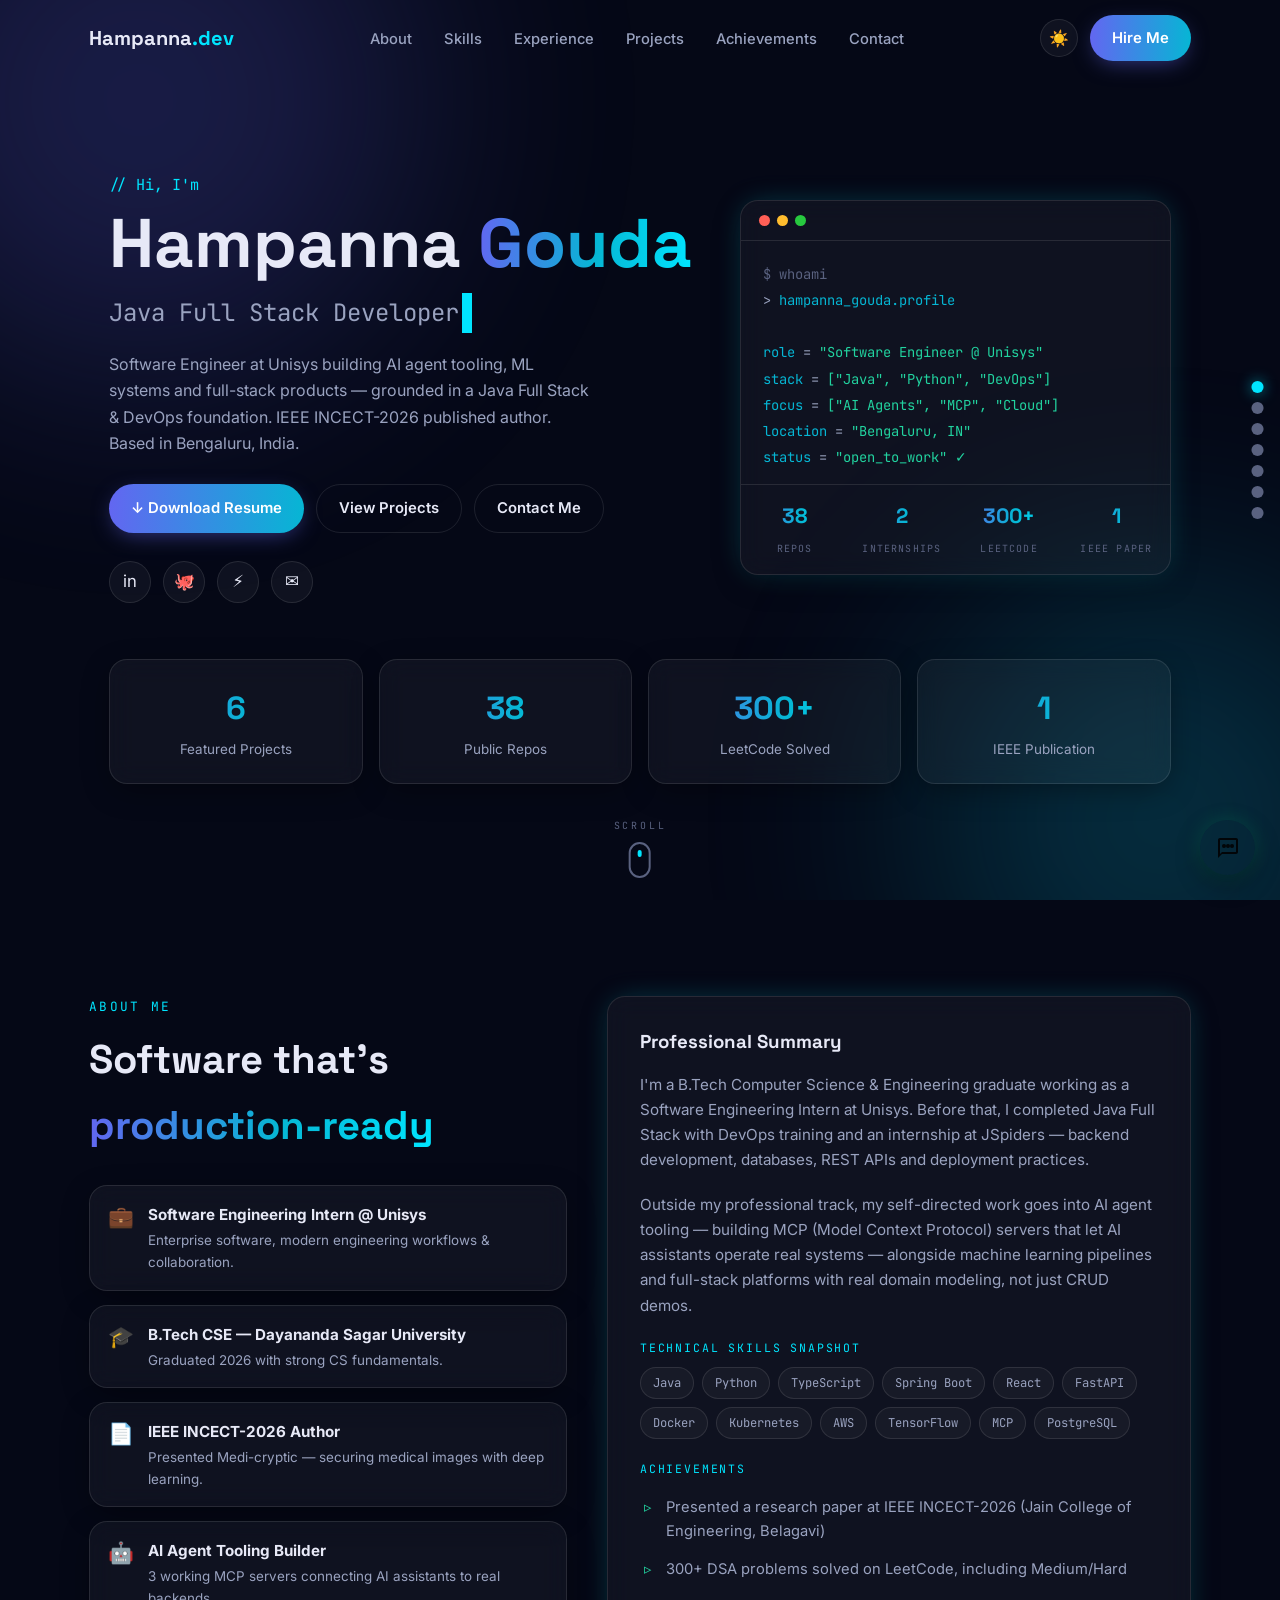
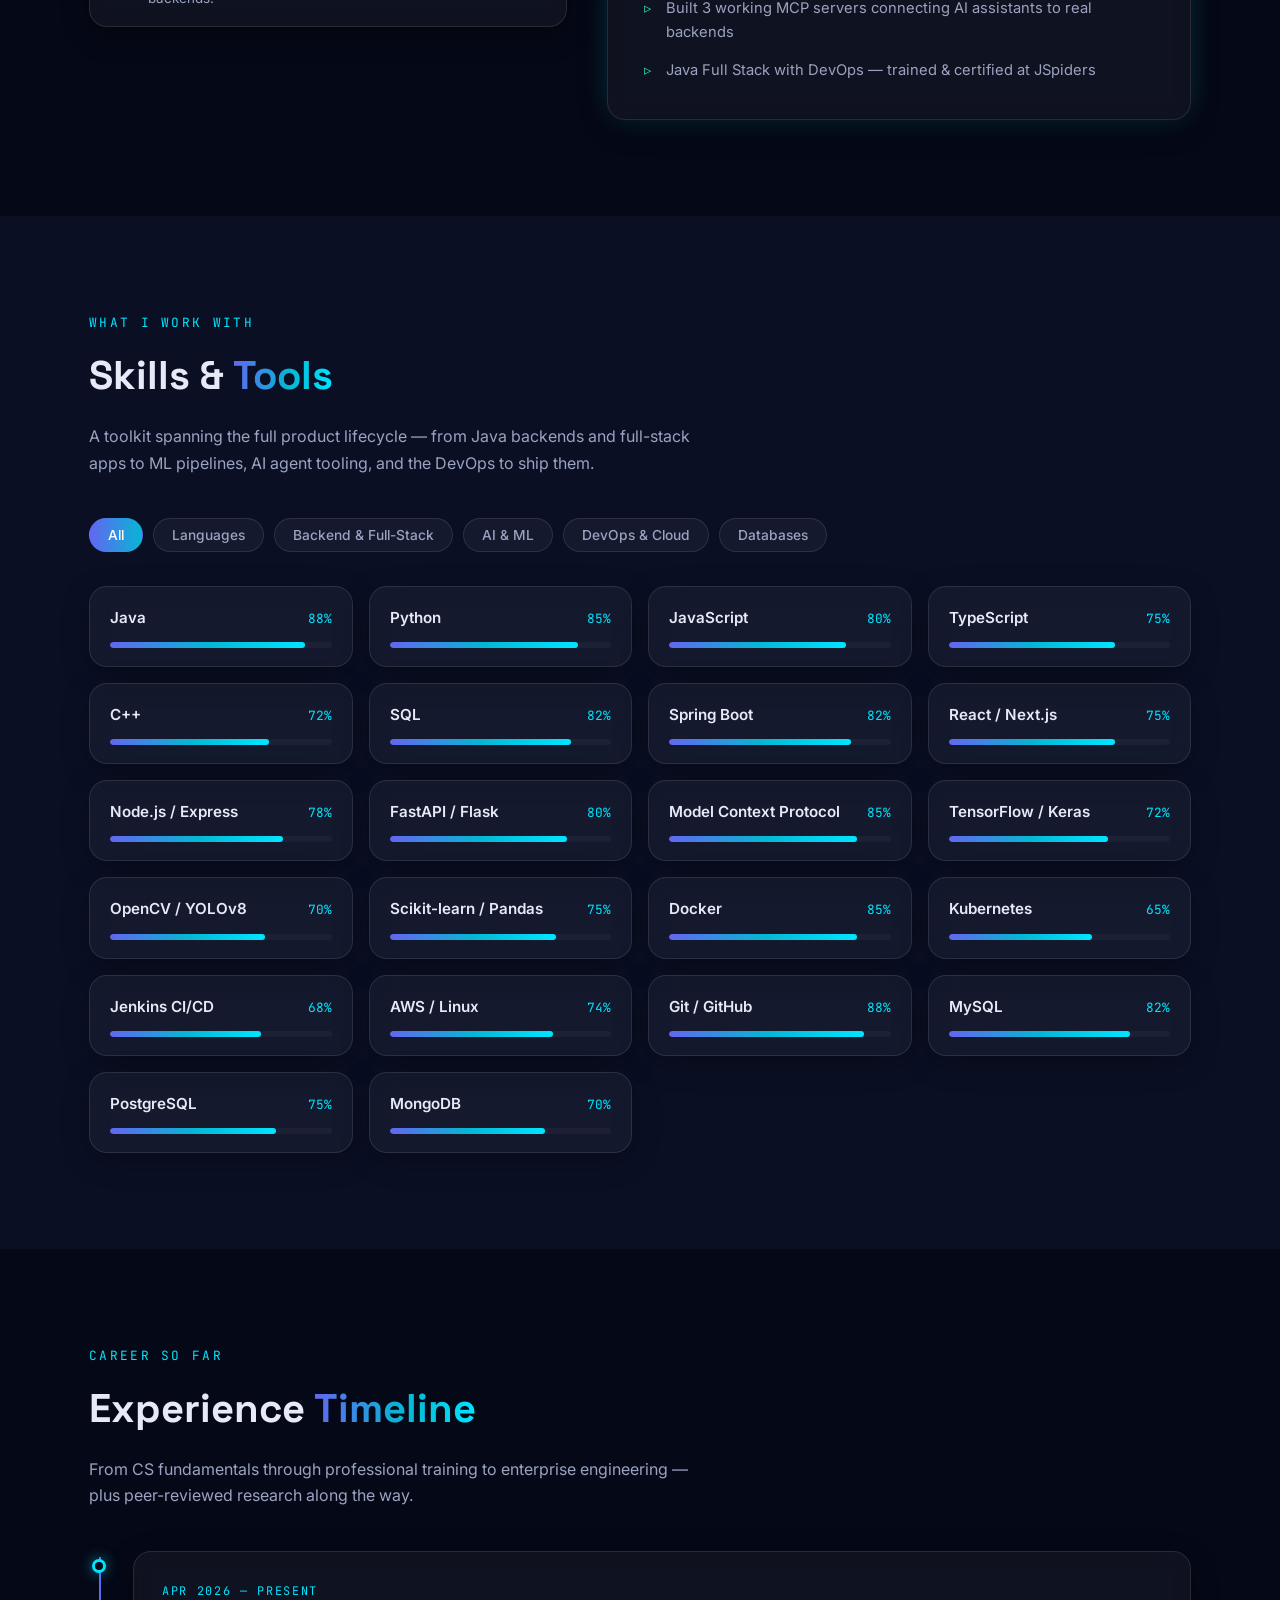
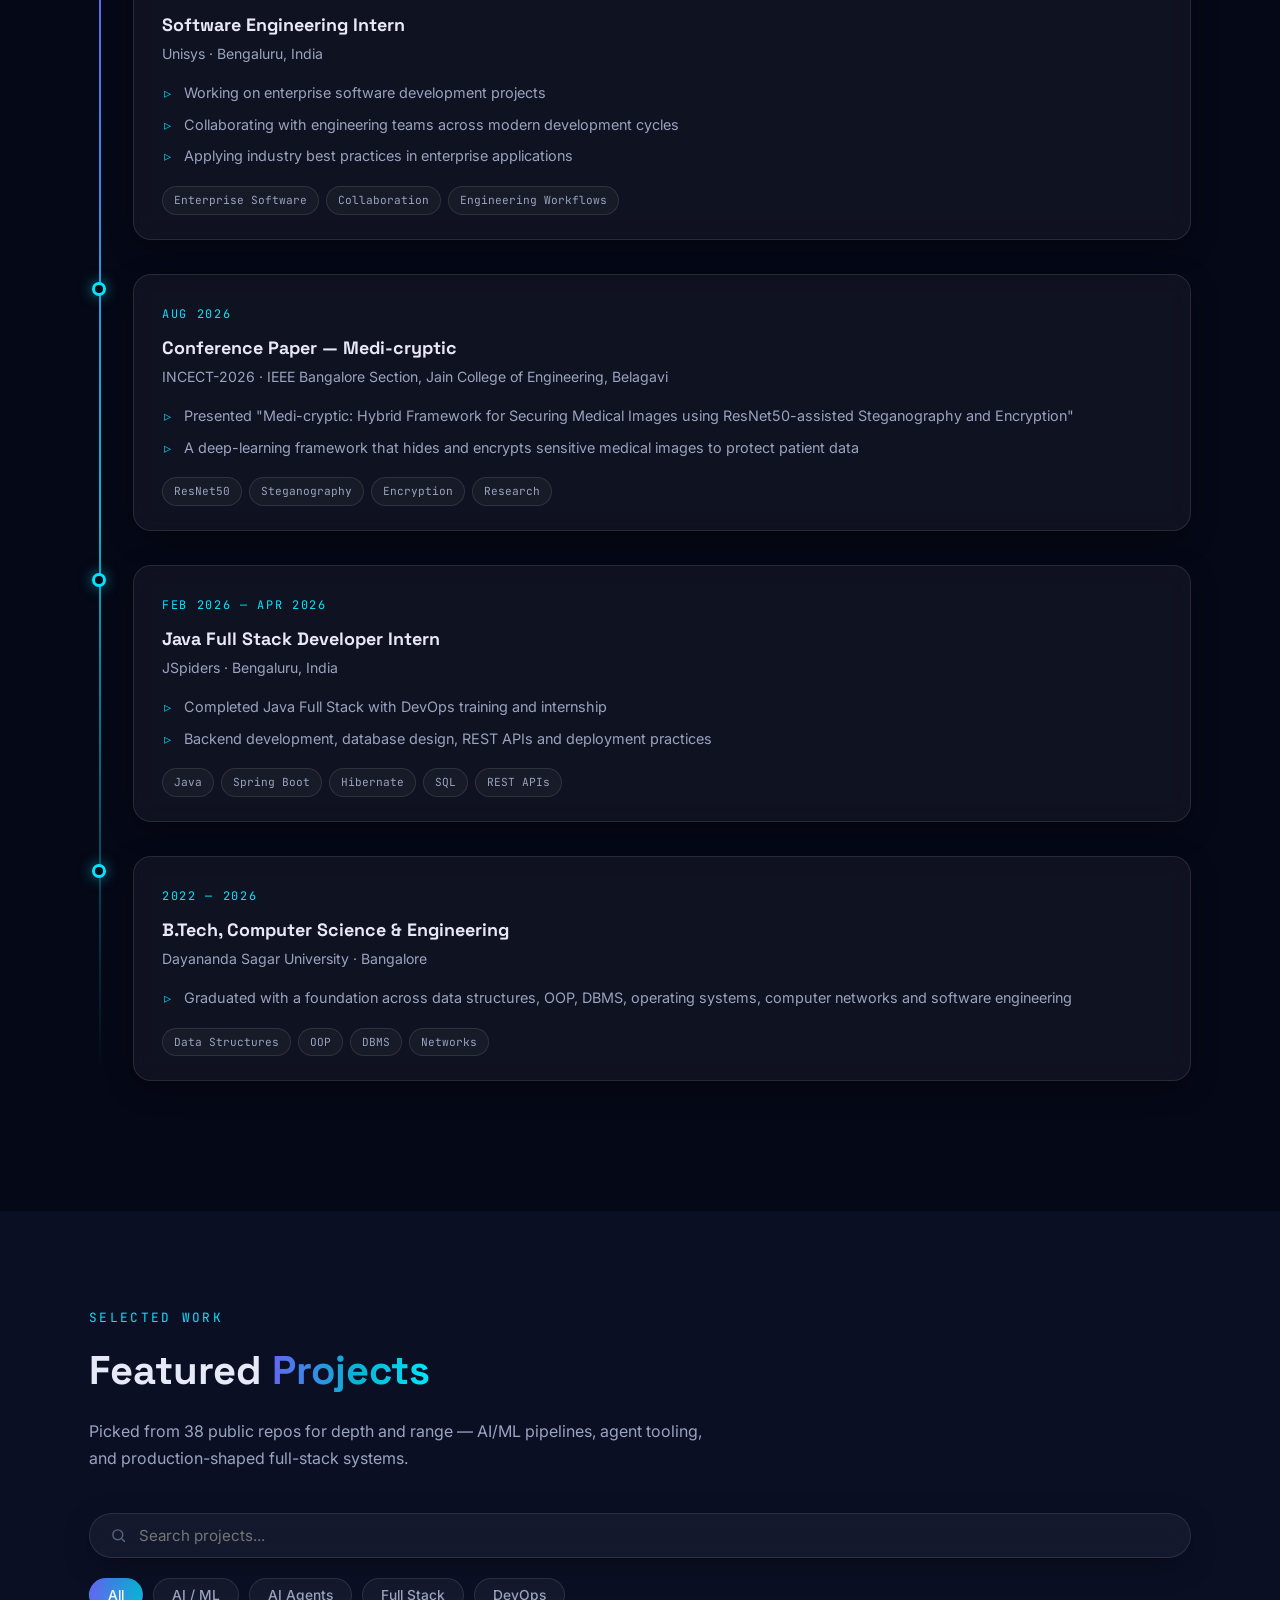
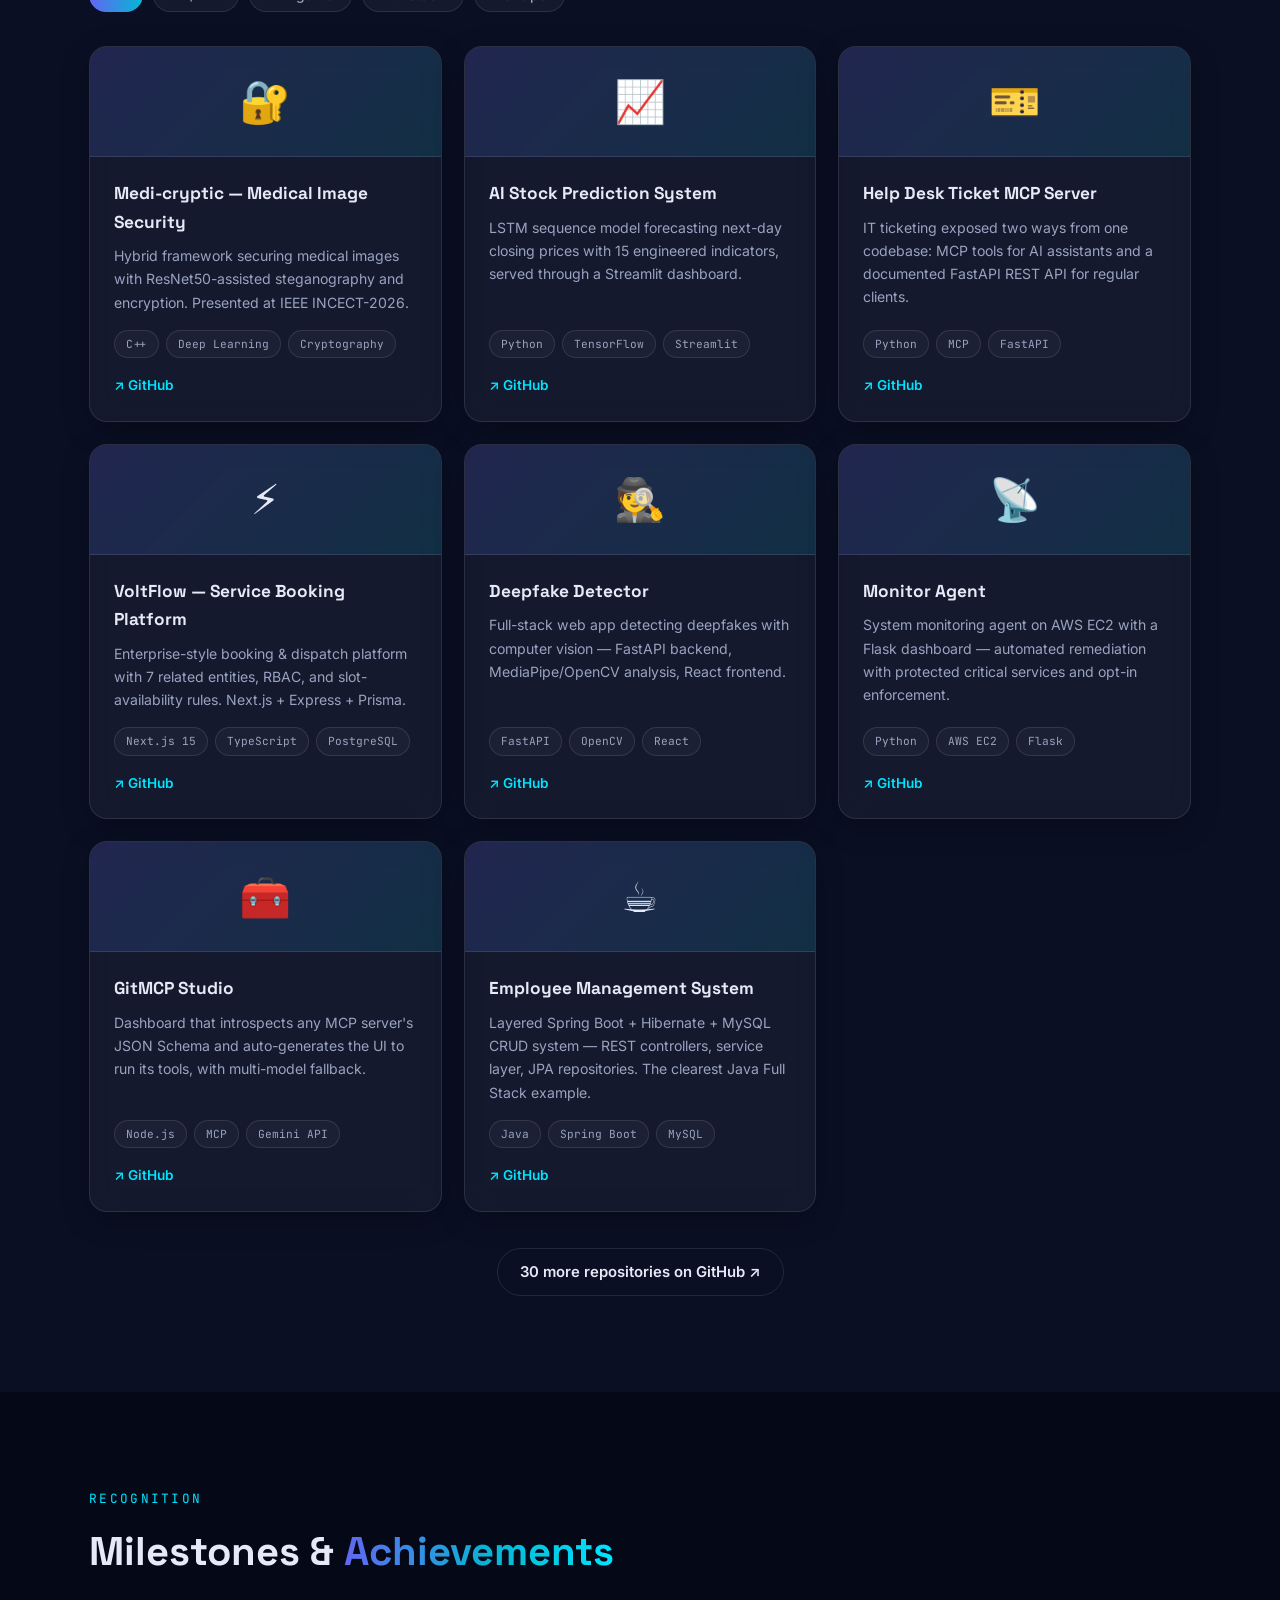
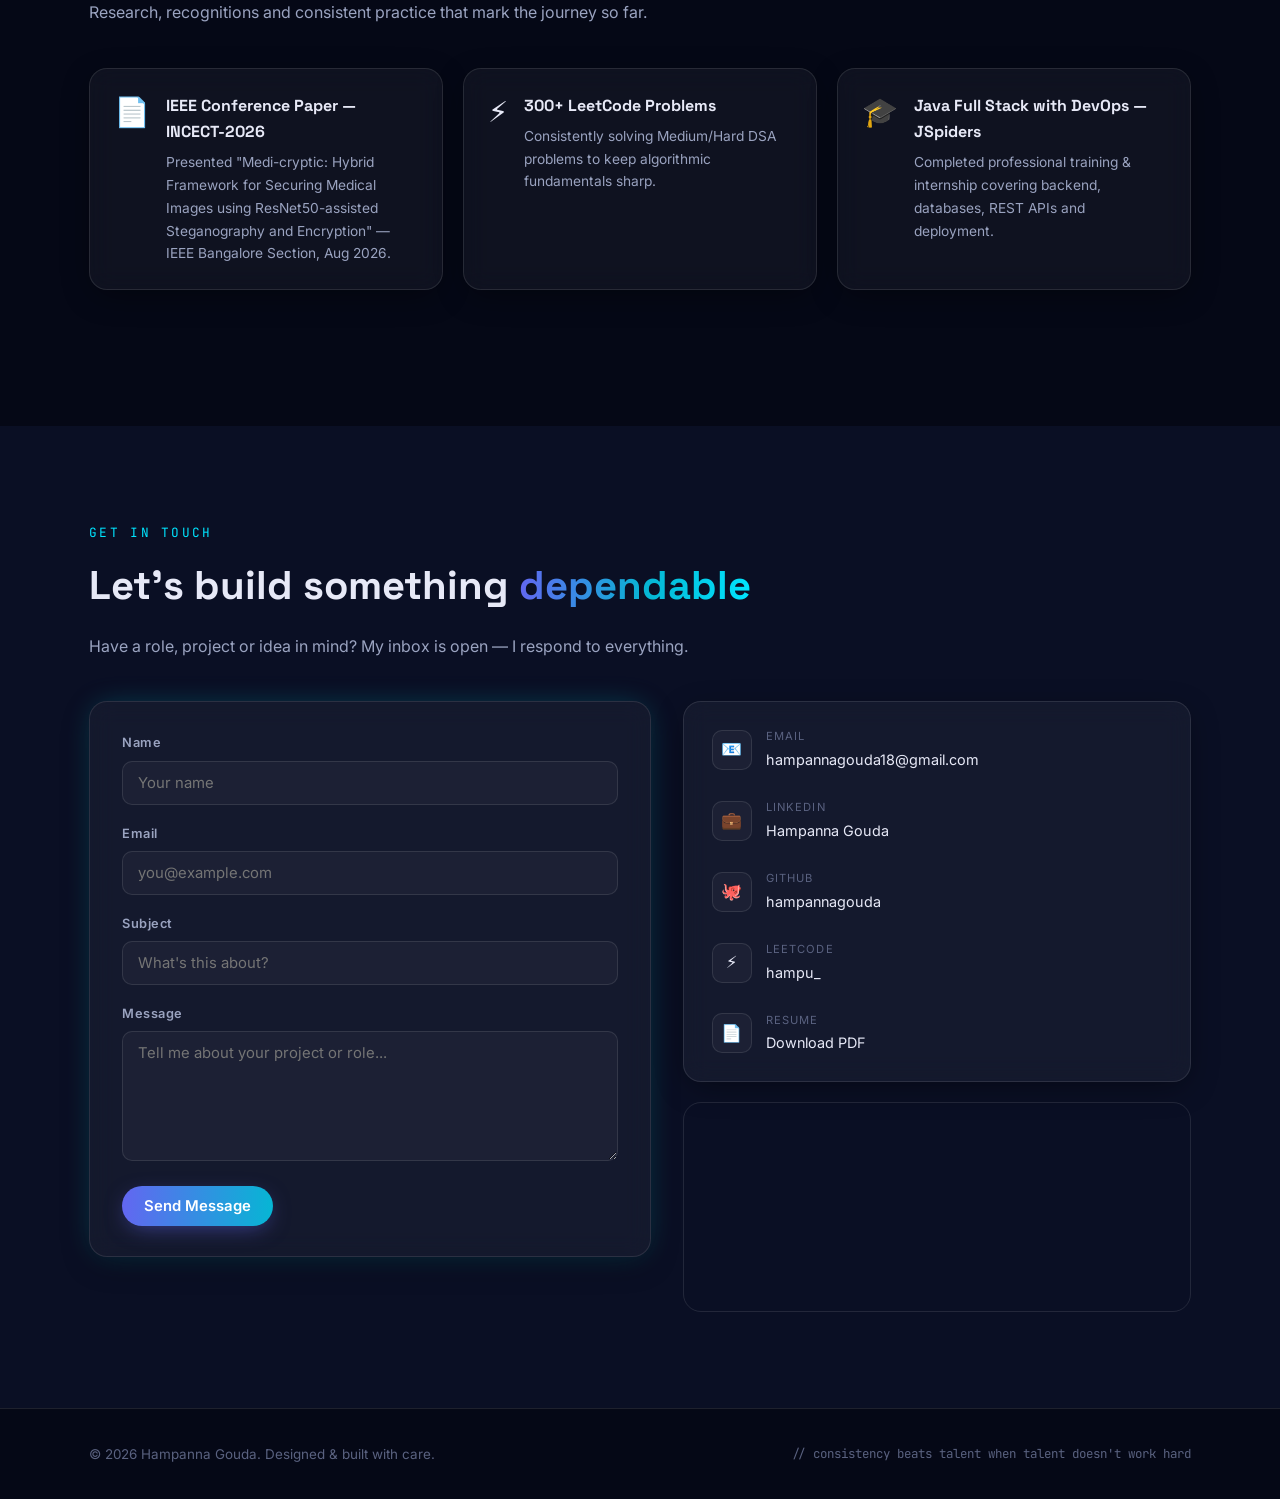
==== commit 0cbd91fa: "Update index.html" ====
--- a/index.html
+++ b/index.html
@@ -417,7 +417,7 @@
                 <div><span class="c-key">role</span> <span class="c-op">=</span> <span class="c-str">"Software Engineer @ Unisys"</span></div>
                 <div><span class="c-key">stack</span> <span class="c-op">=</span> <span class="c-str">["Java", "Python", "DevOps"]</span></div>
                 <div><span class="c-key">focus</span> <span class="c-op">=</span> <span class="c-str">["AI Agents", "MCP", "Cloud"]</span></div>
-                <div><span class="c-key">location</span> <span class="c-op">=</span> <span class="c-str">"Bengaluru, IN 🇮🇳"</span></div>
+                <div><span class="c-key">location</span> <span class="c-op">=</span> <span class="c-str">"Bengaluru, IN"</span></div>
                 <div><span class="c-key">status</span> <span class="c-op">=</span> <span class="c-str">"open_to_work"</span> <span style="color:var(--green)">✓</span></div>
               </div>
               <div class="code-metrics">
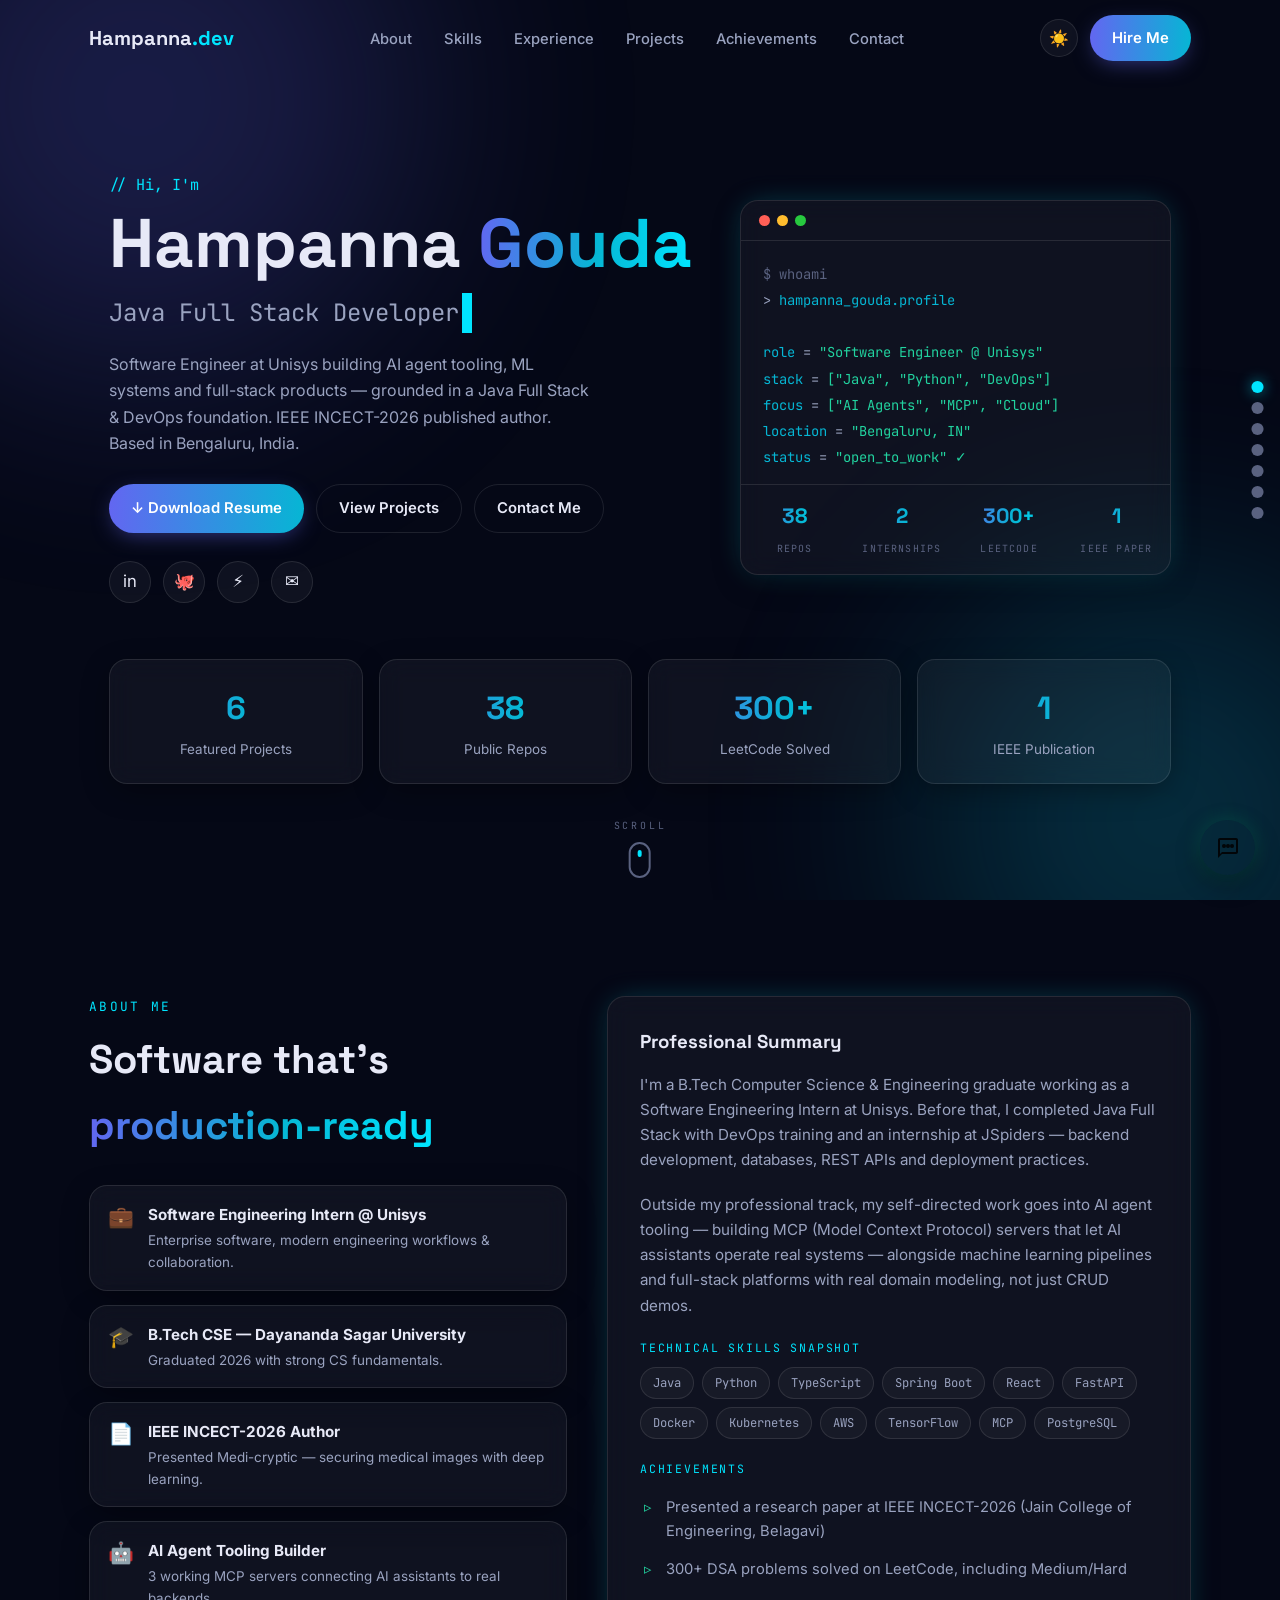
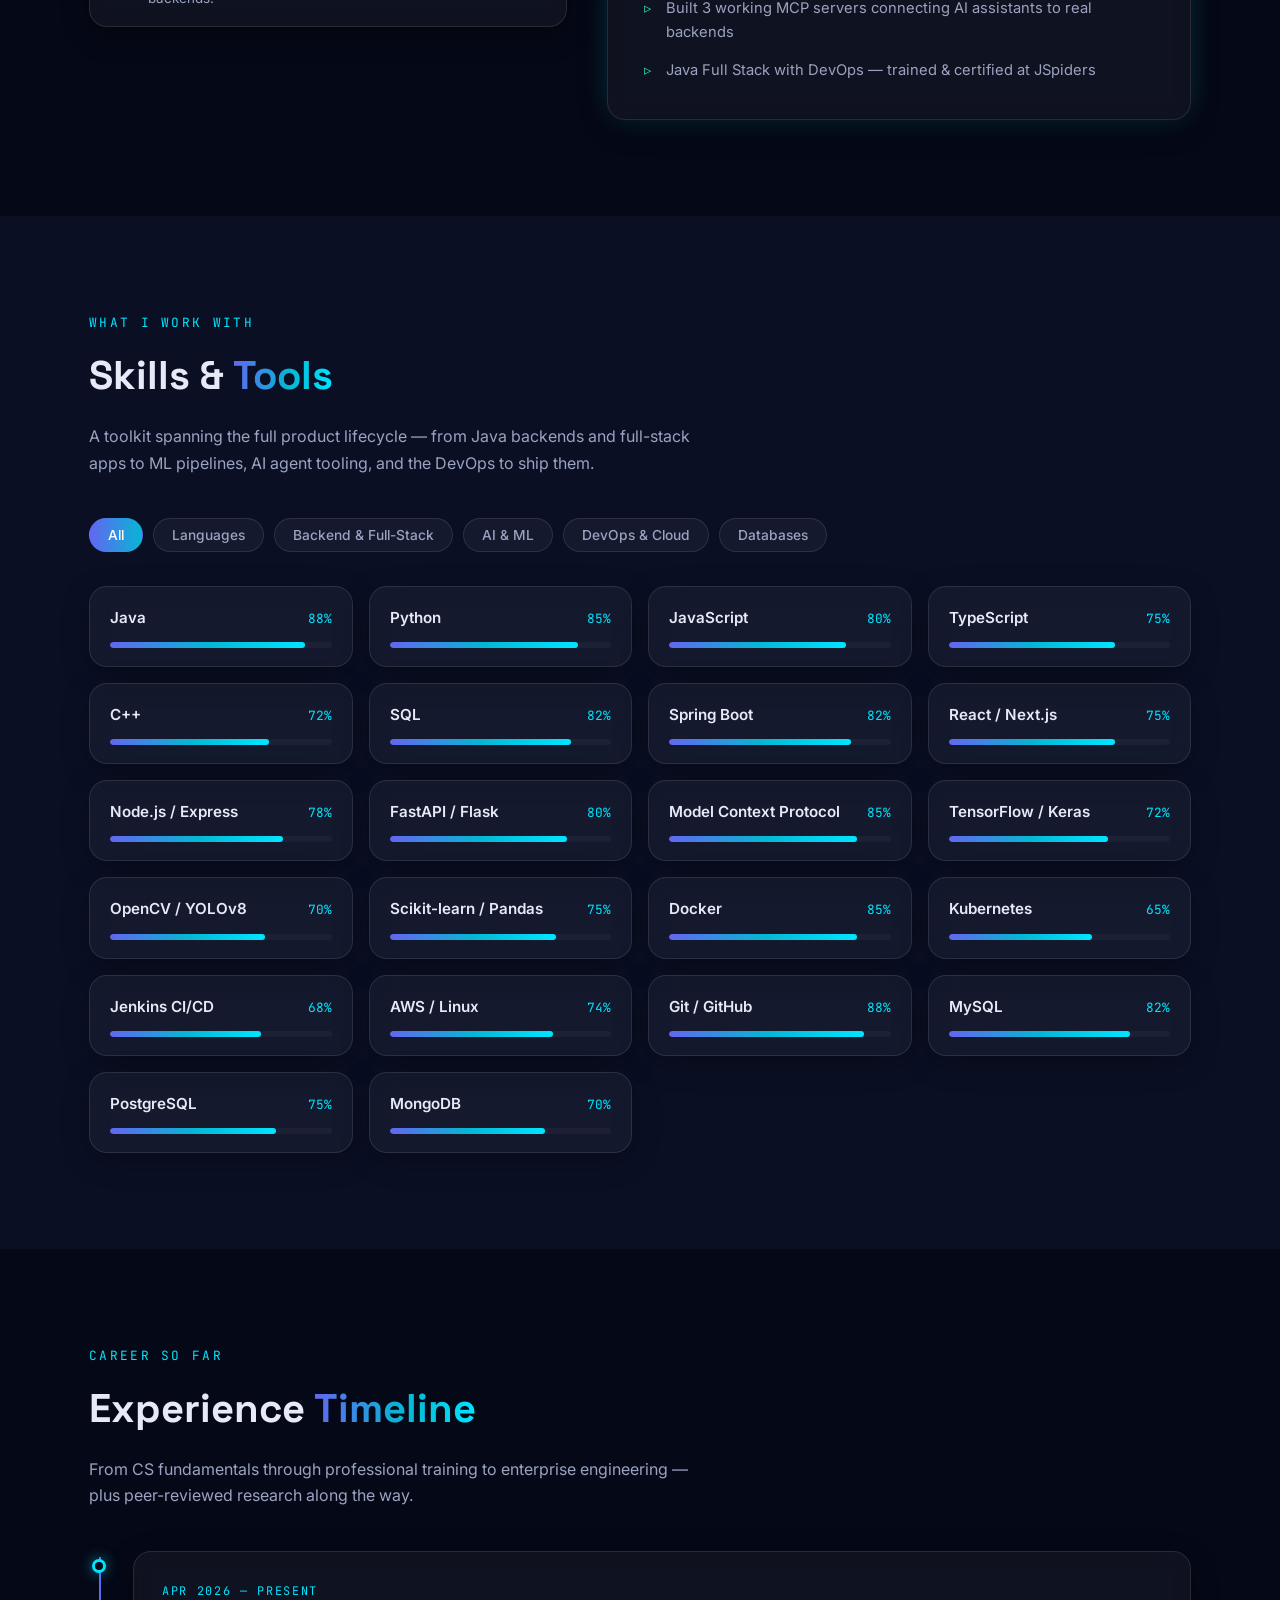
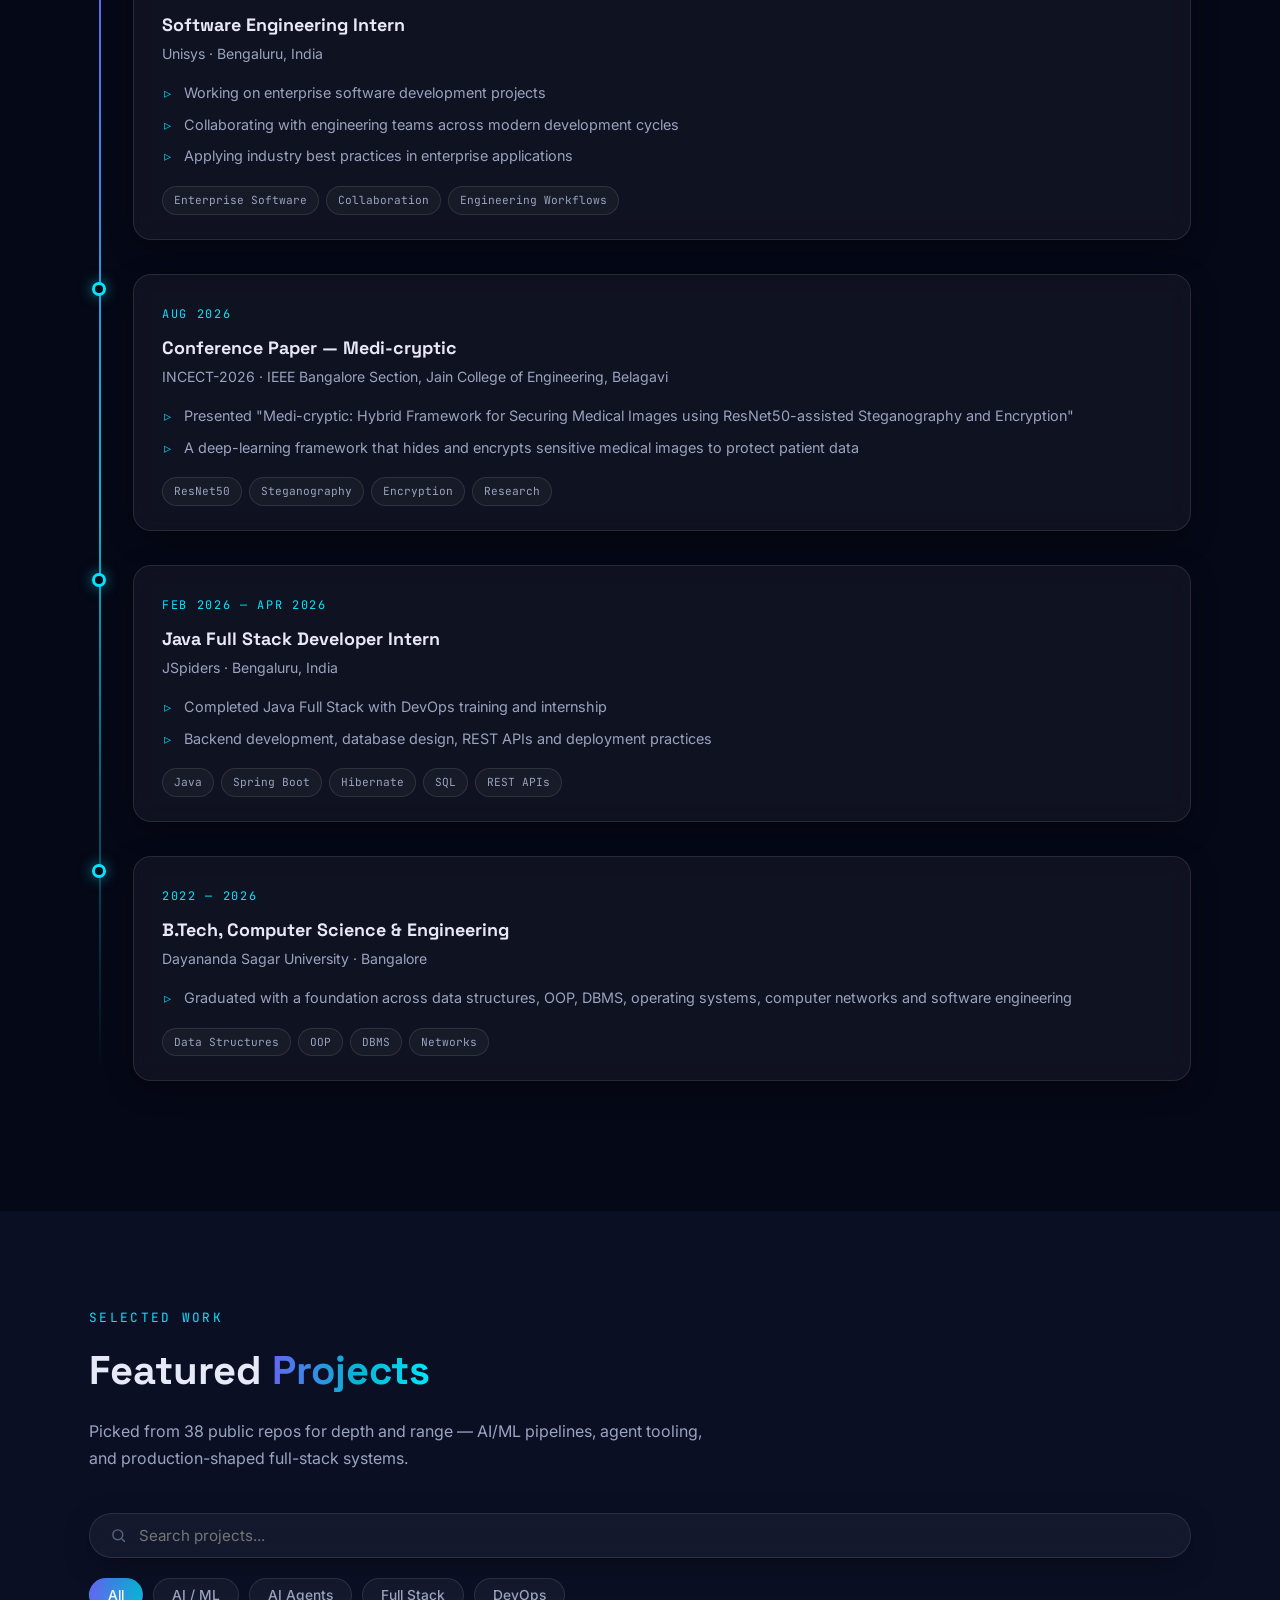
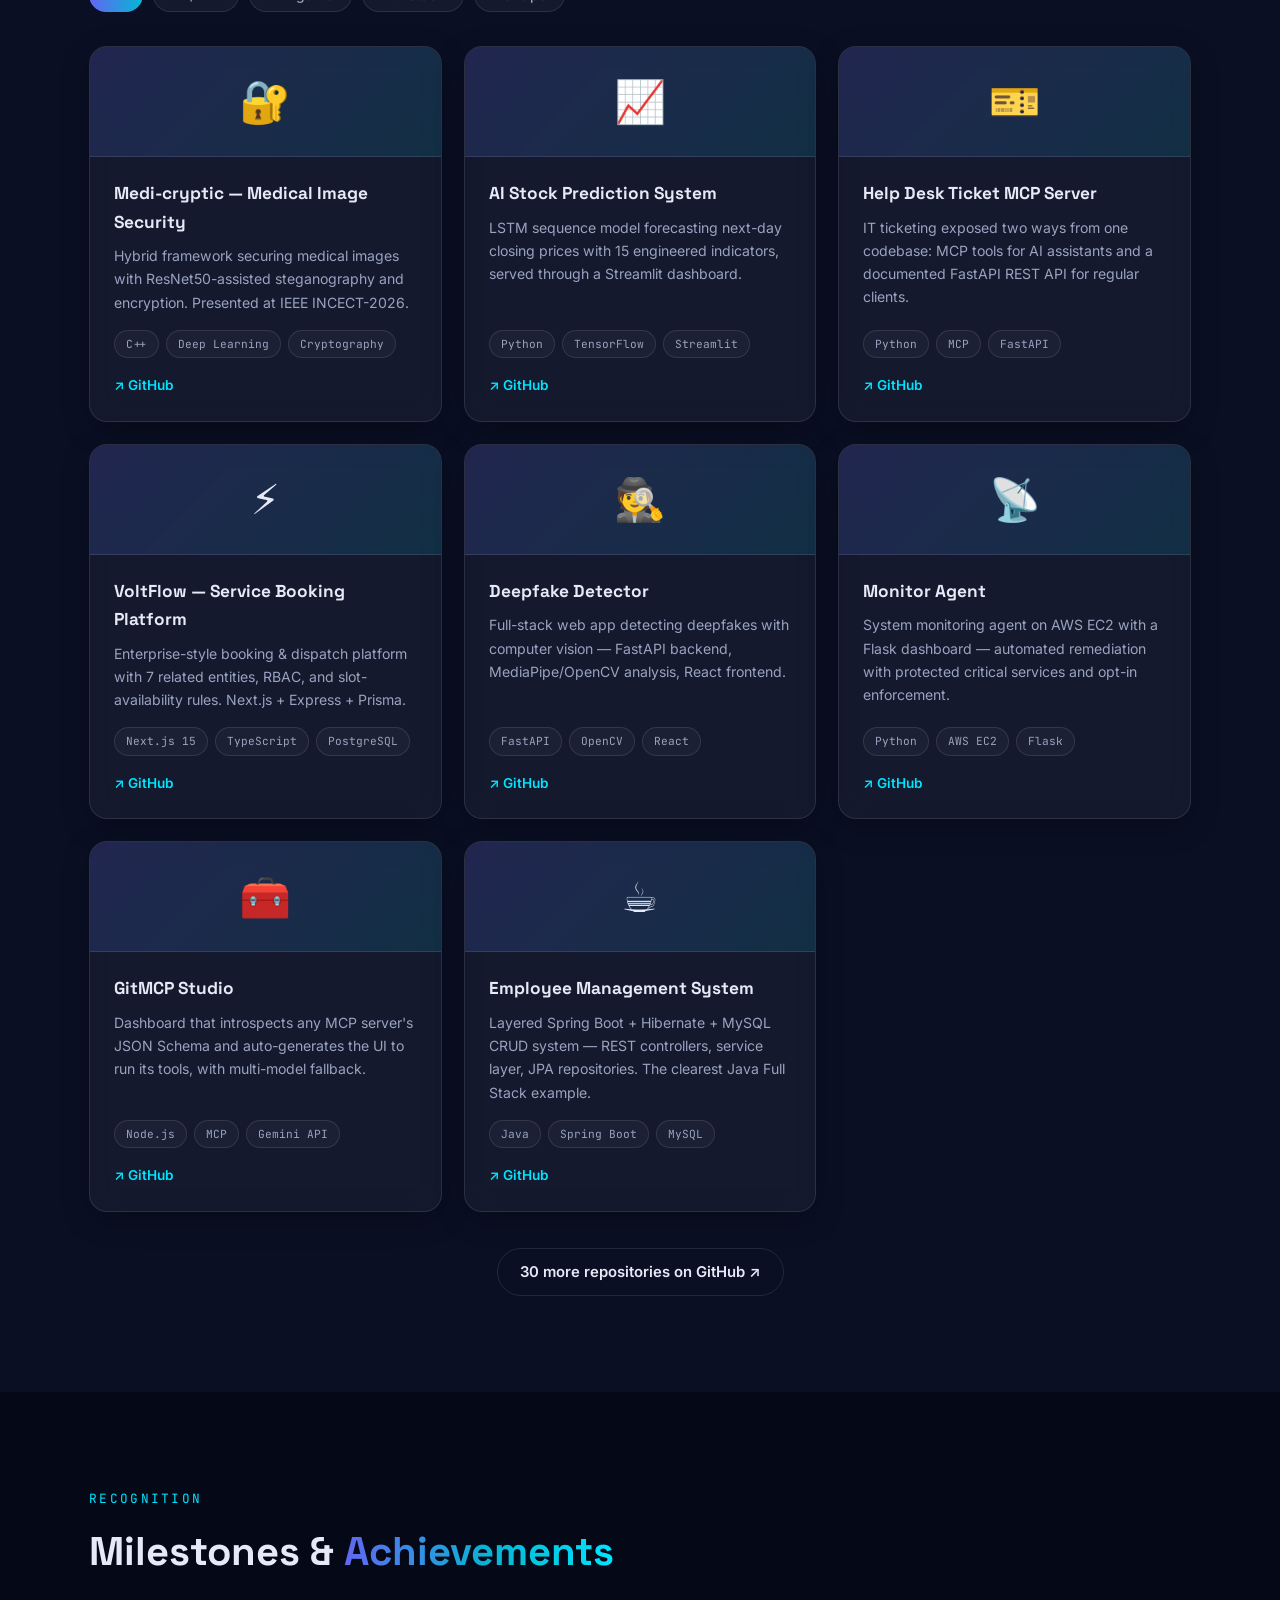
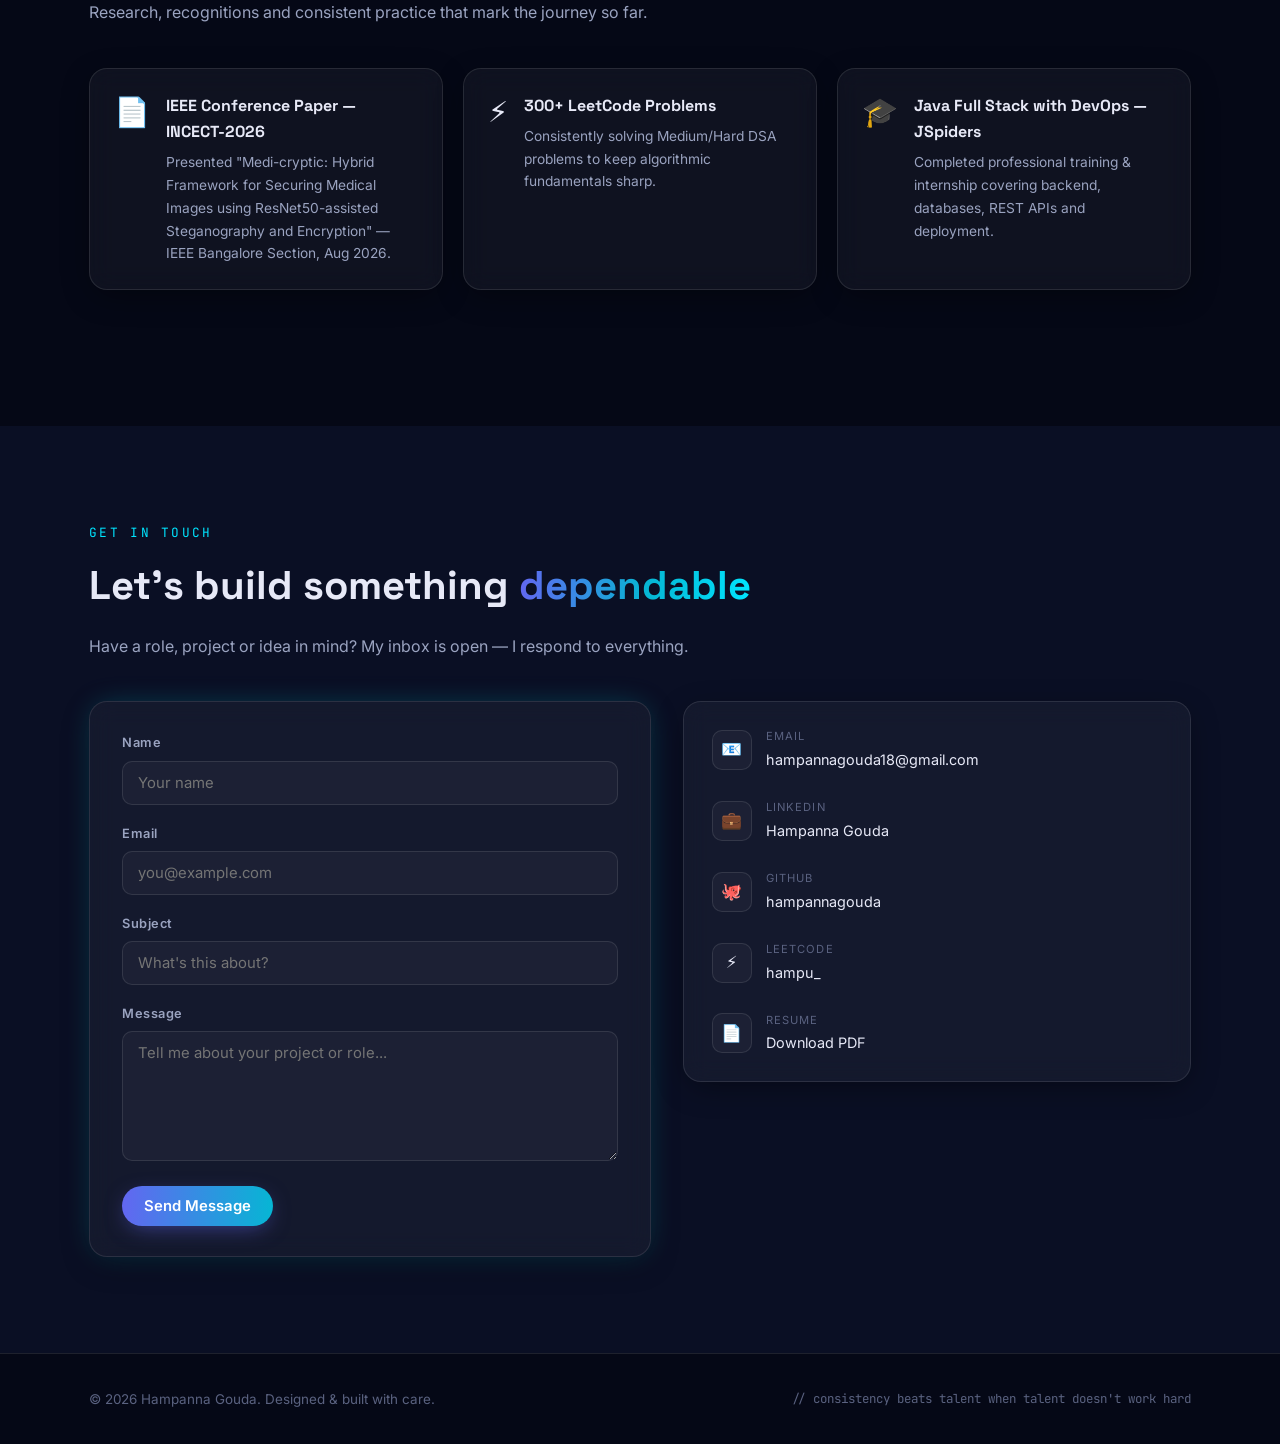
==== commit 0c30418f: "Remove map embed from contact section Removed the embedded map section from the contact information." ====
--- a/index.html
+++ b/index.html
@@ -764,10 +764,6 @@
                 <span class="cii-icon">📄</span><div><small>Resume</small><span>Download PDF</span></div>
               </a>
             </div>
-            <div class="map-embed">
-              <iframe title="Bengaluru, India" loading="lazy"
-                src="https://www.google.com/maps?q=Bengaluru,+Karnataka,+India&output=embed"></iframe>
-            </div>
           </div>
         </div>
       </div>
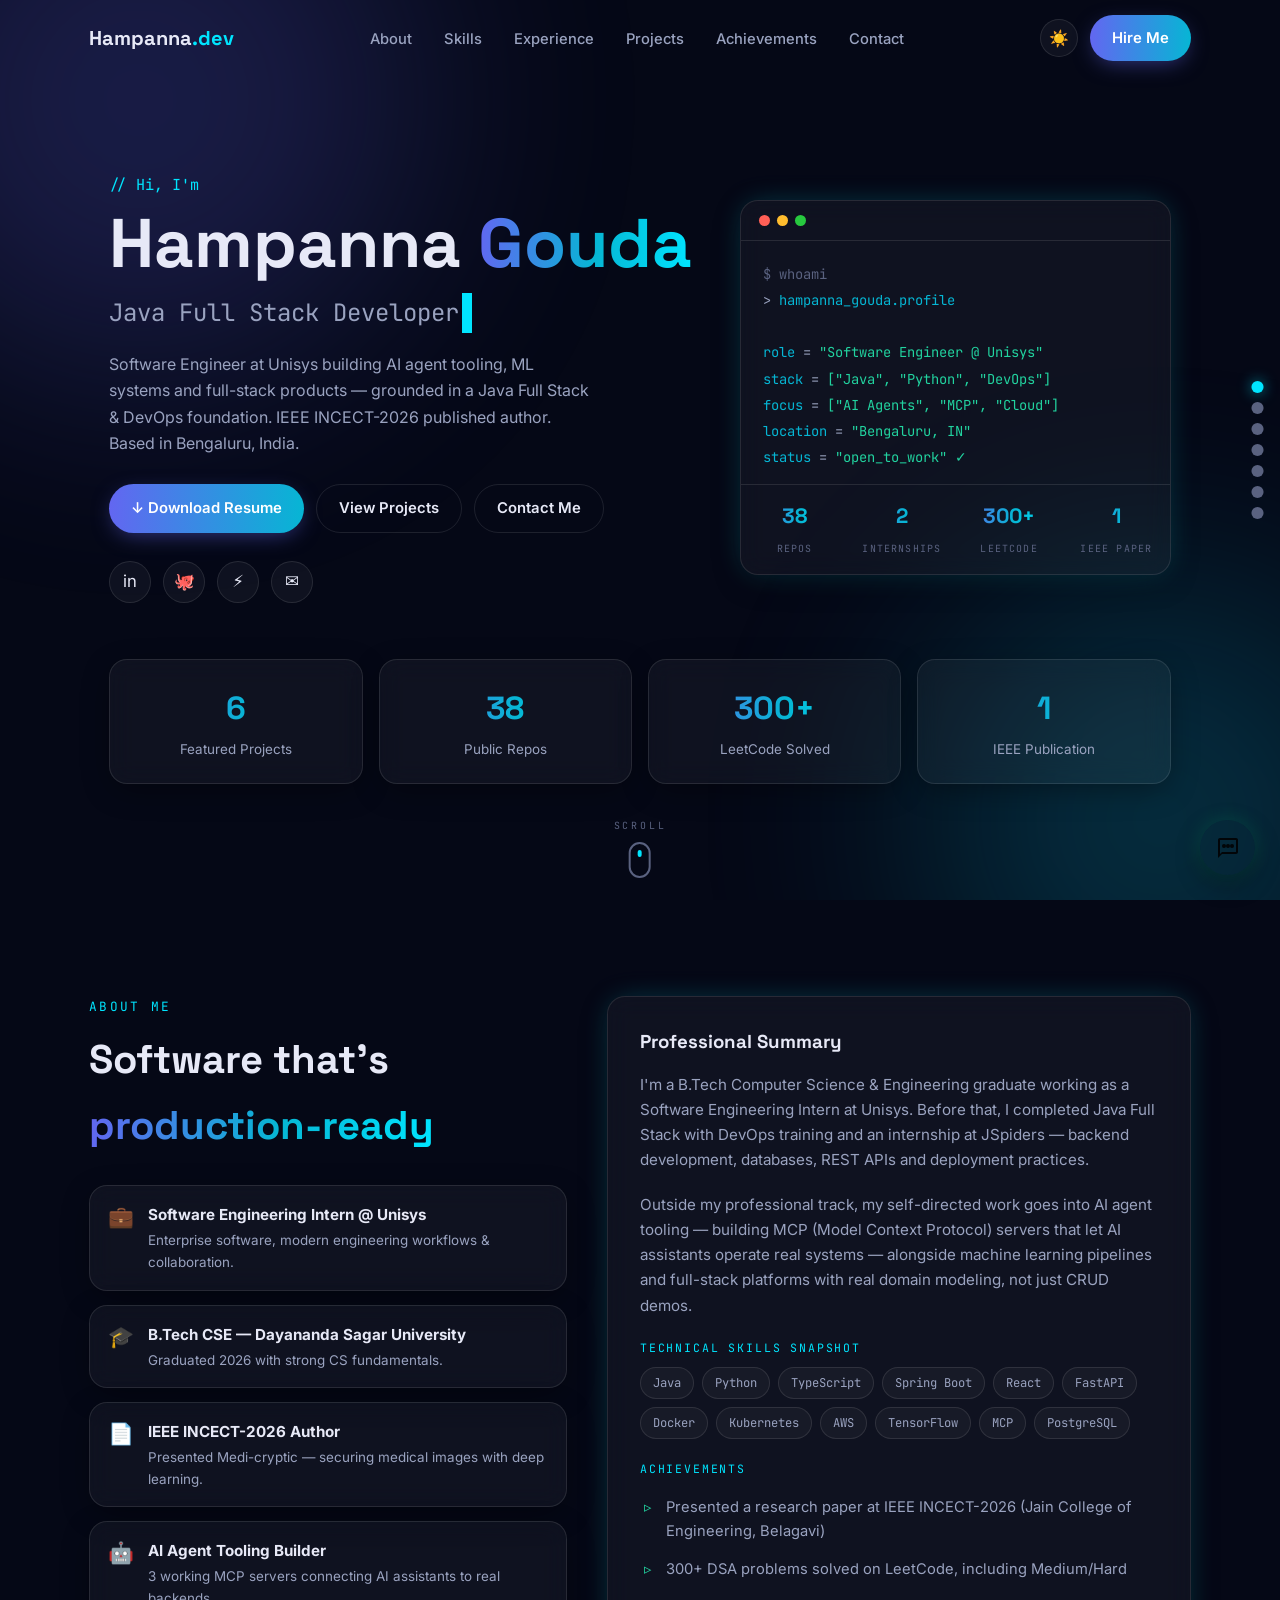
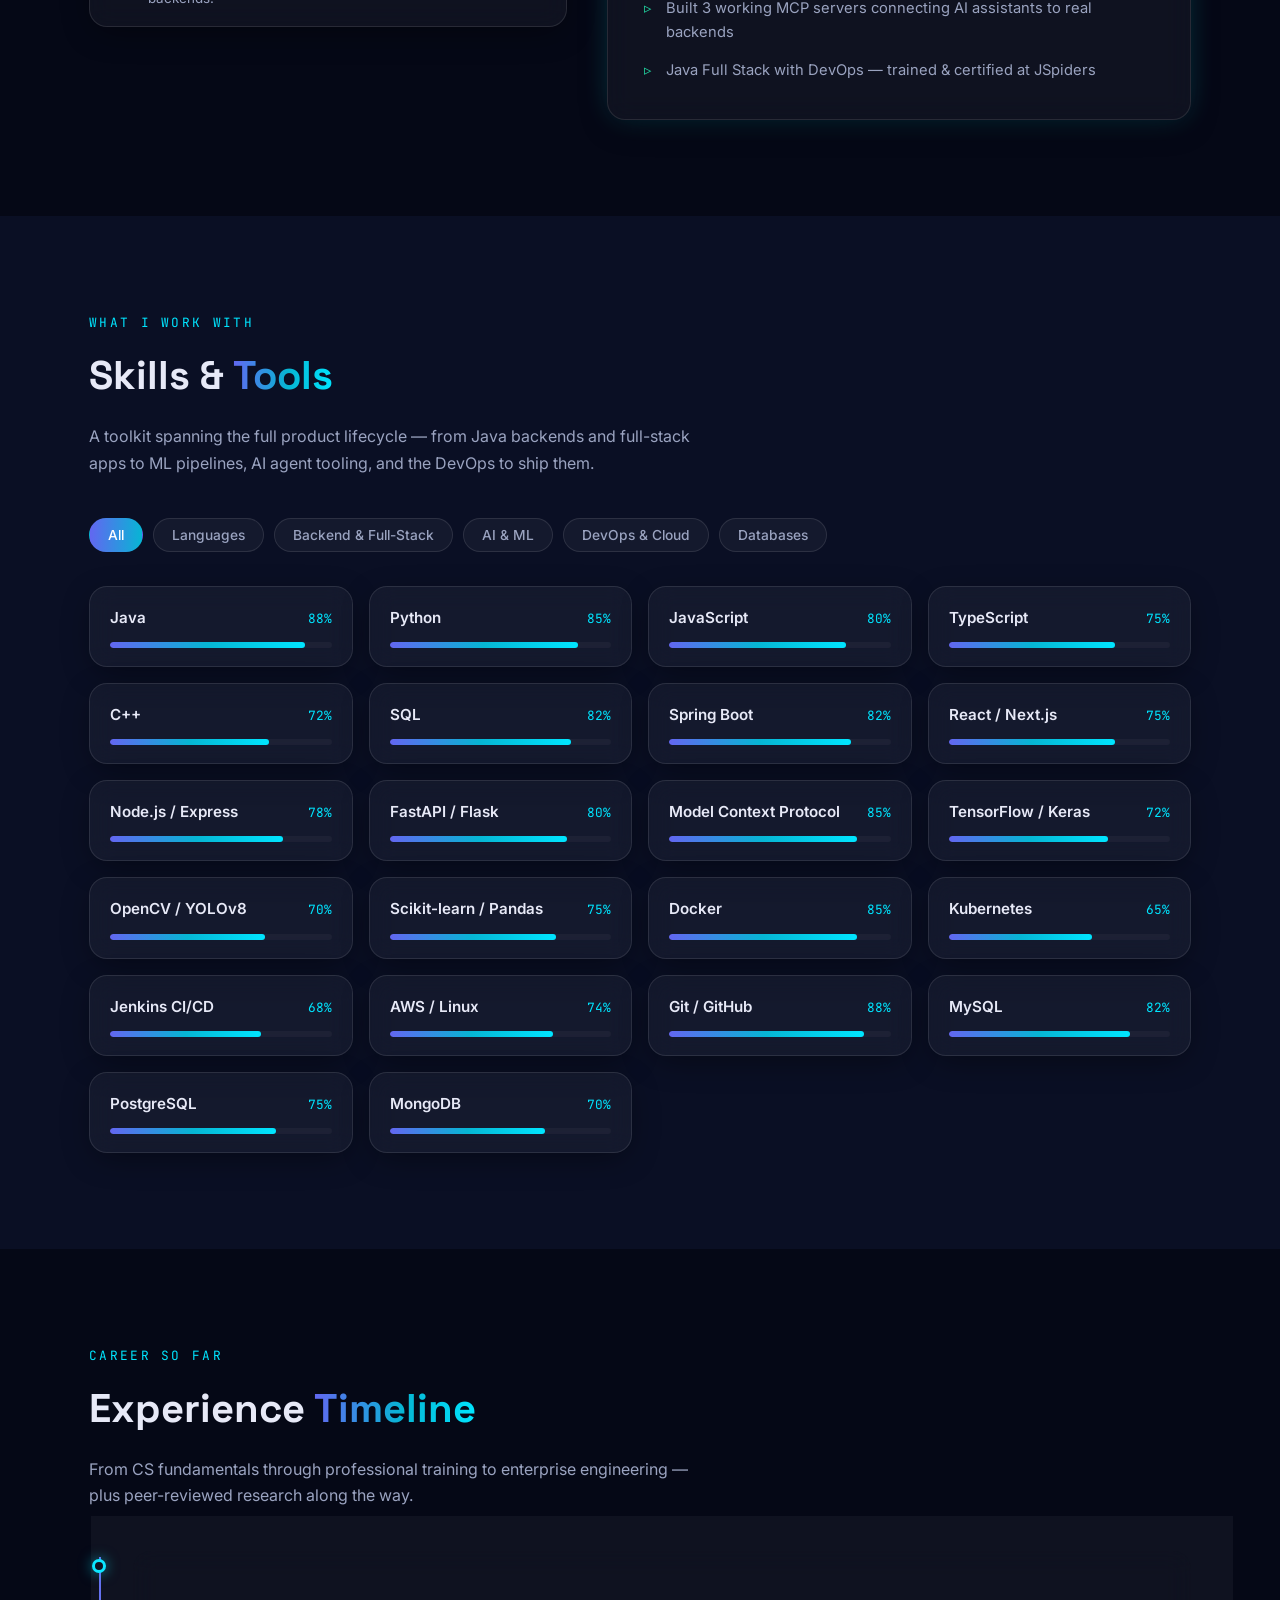
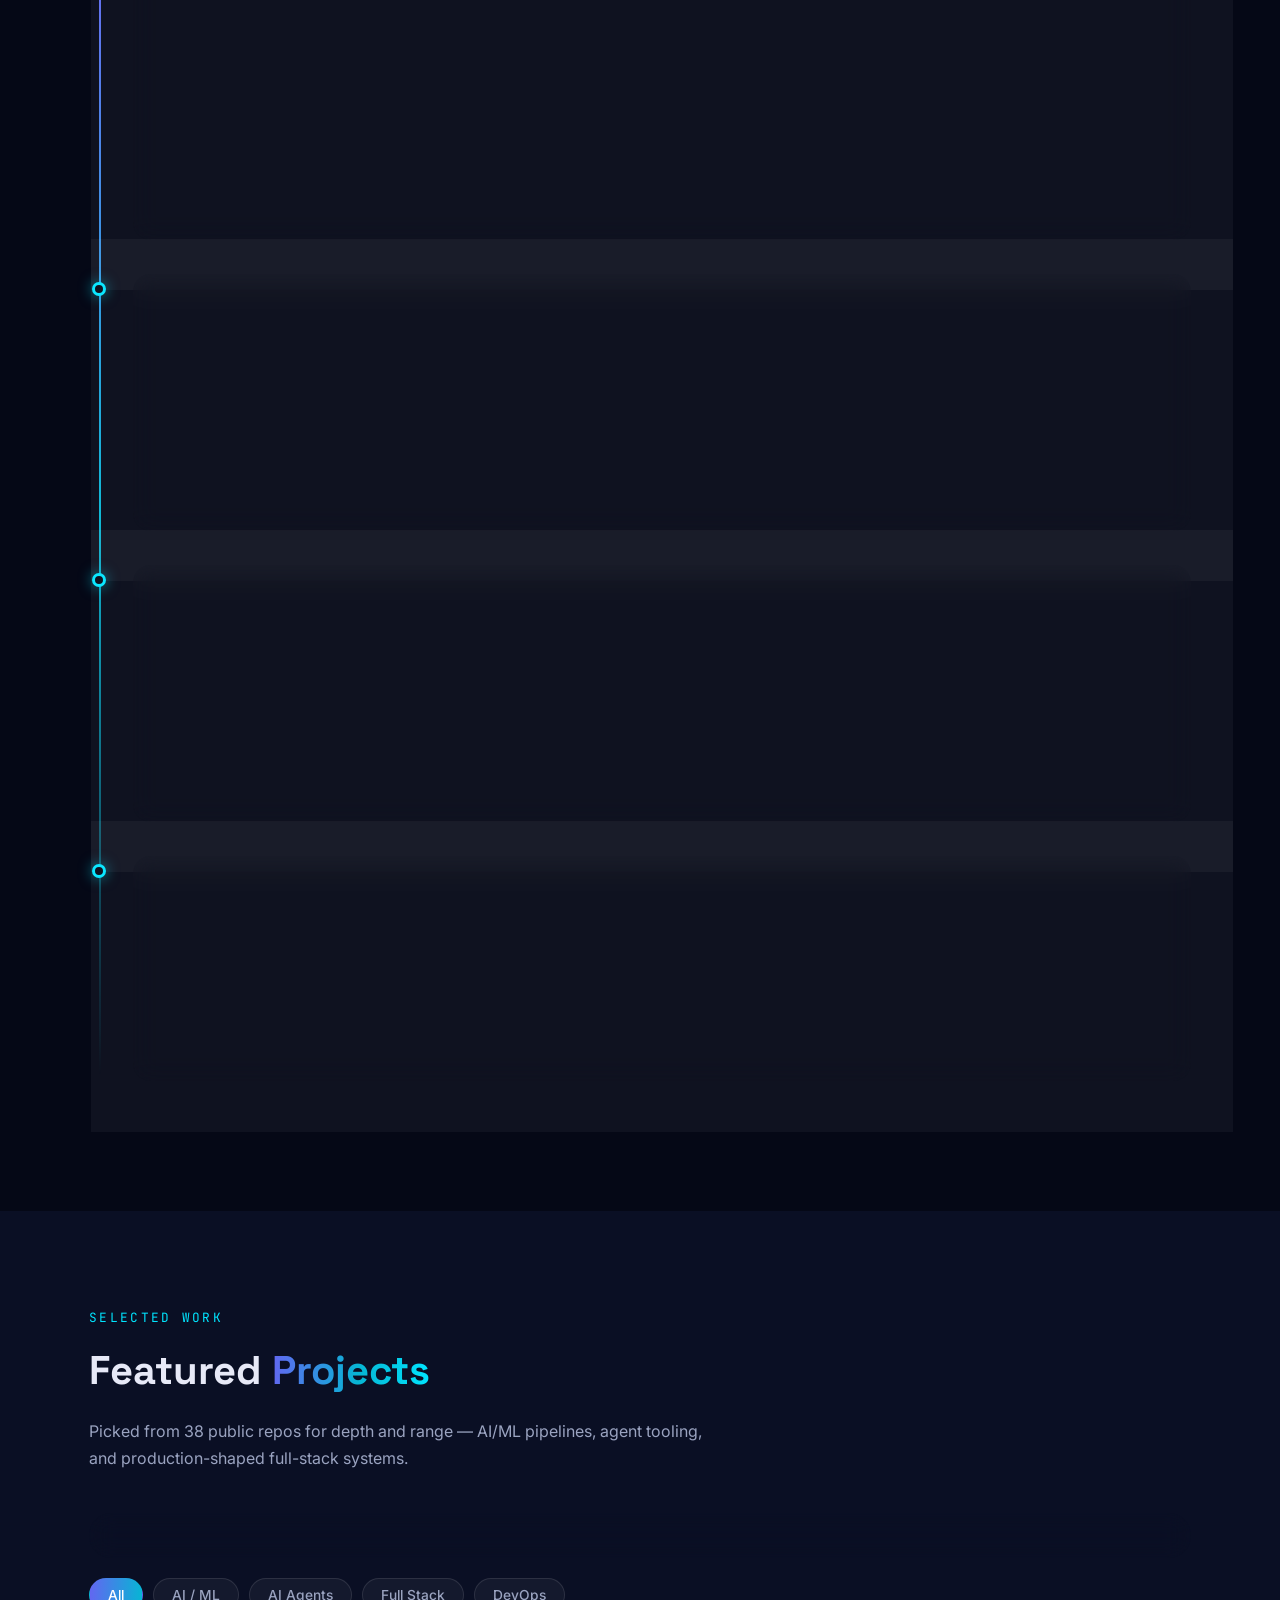
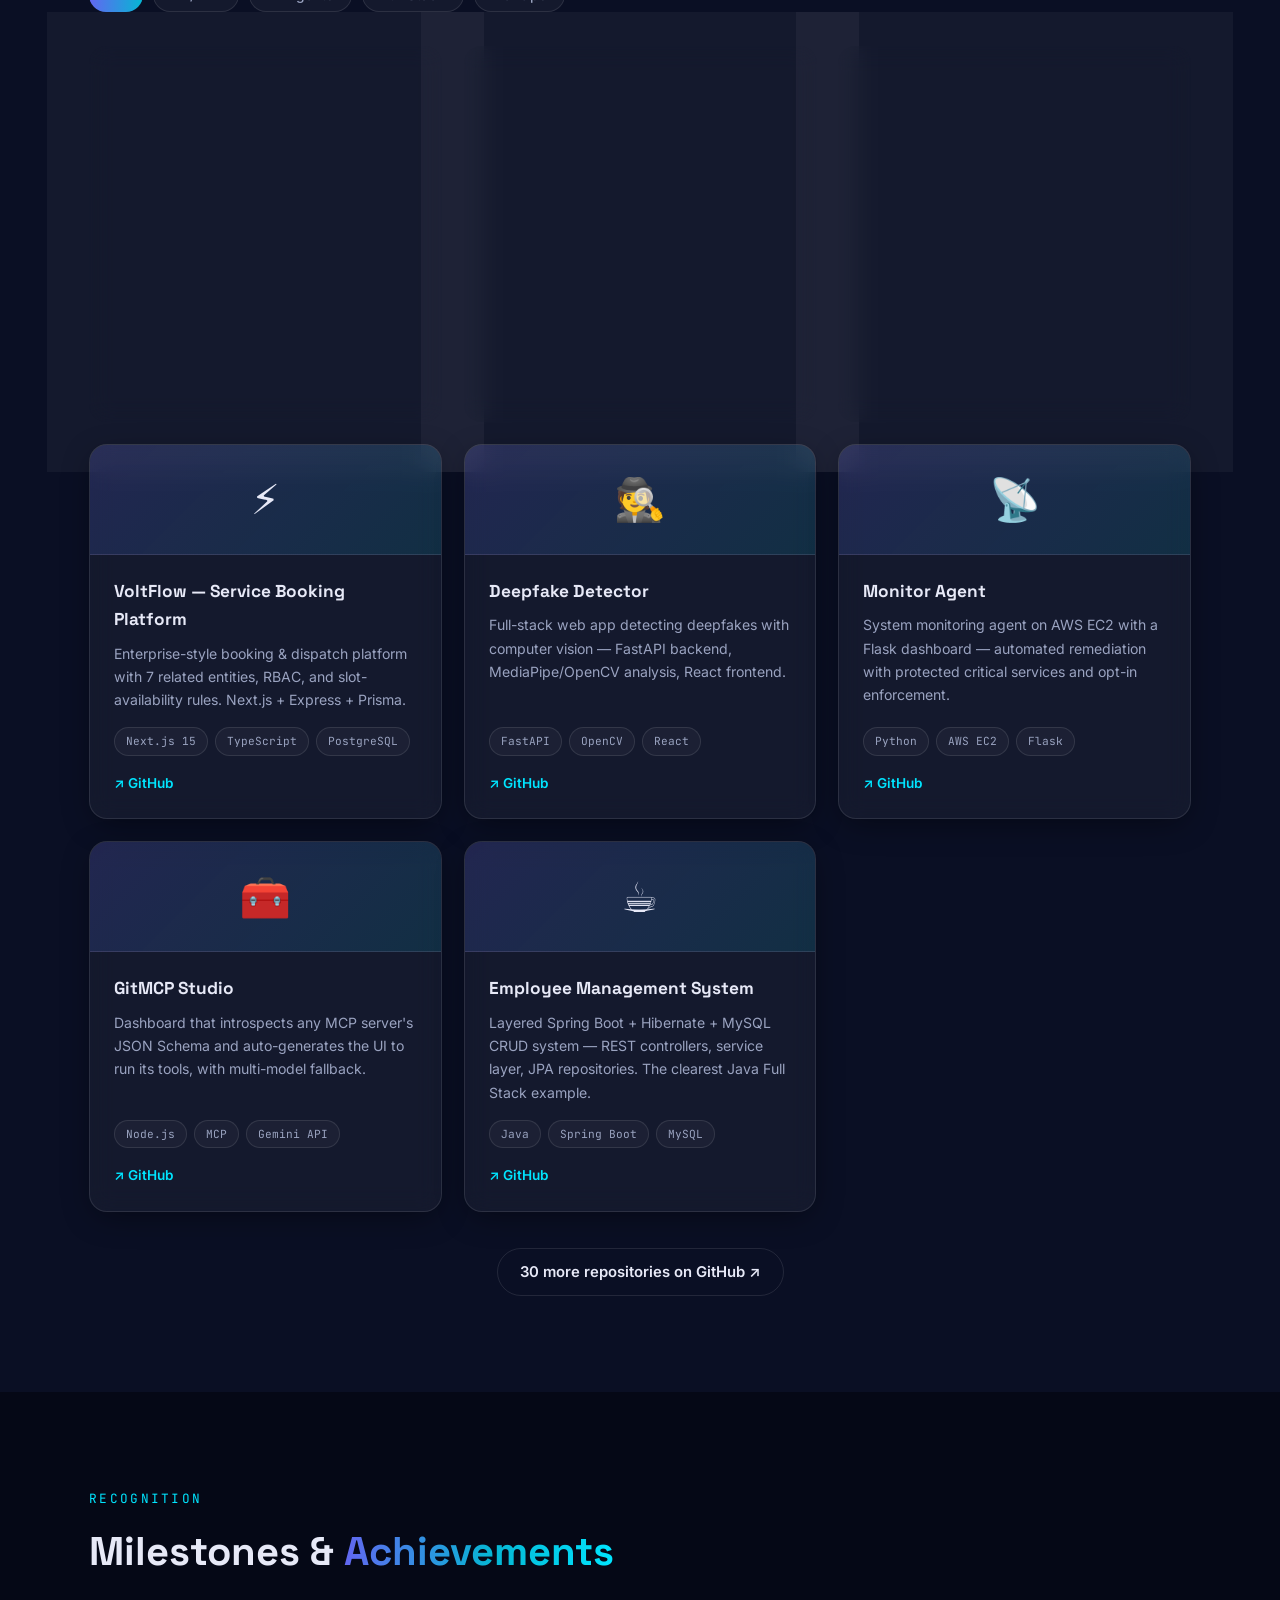
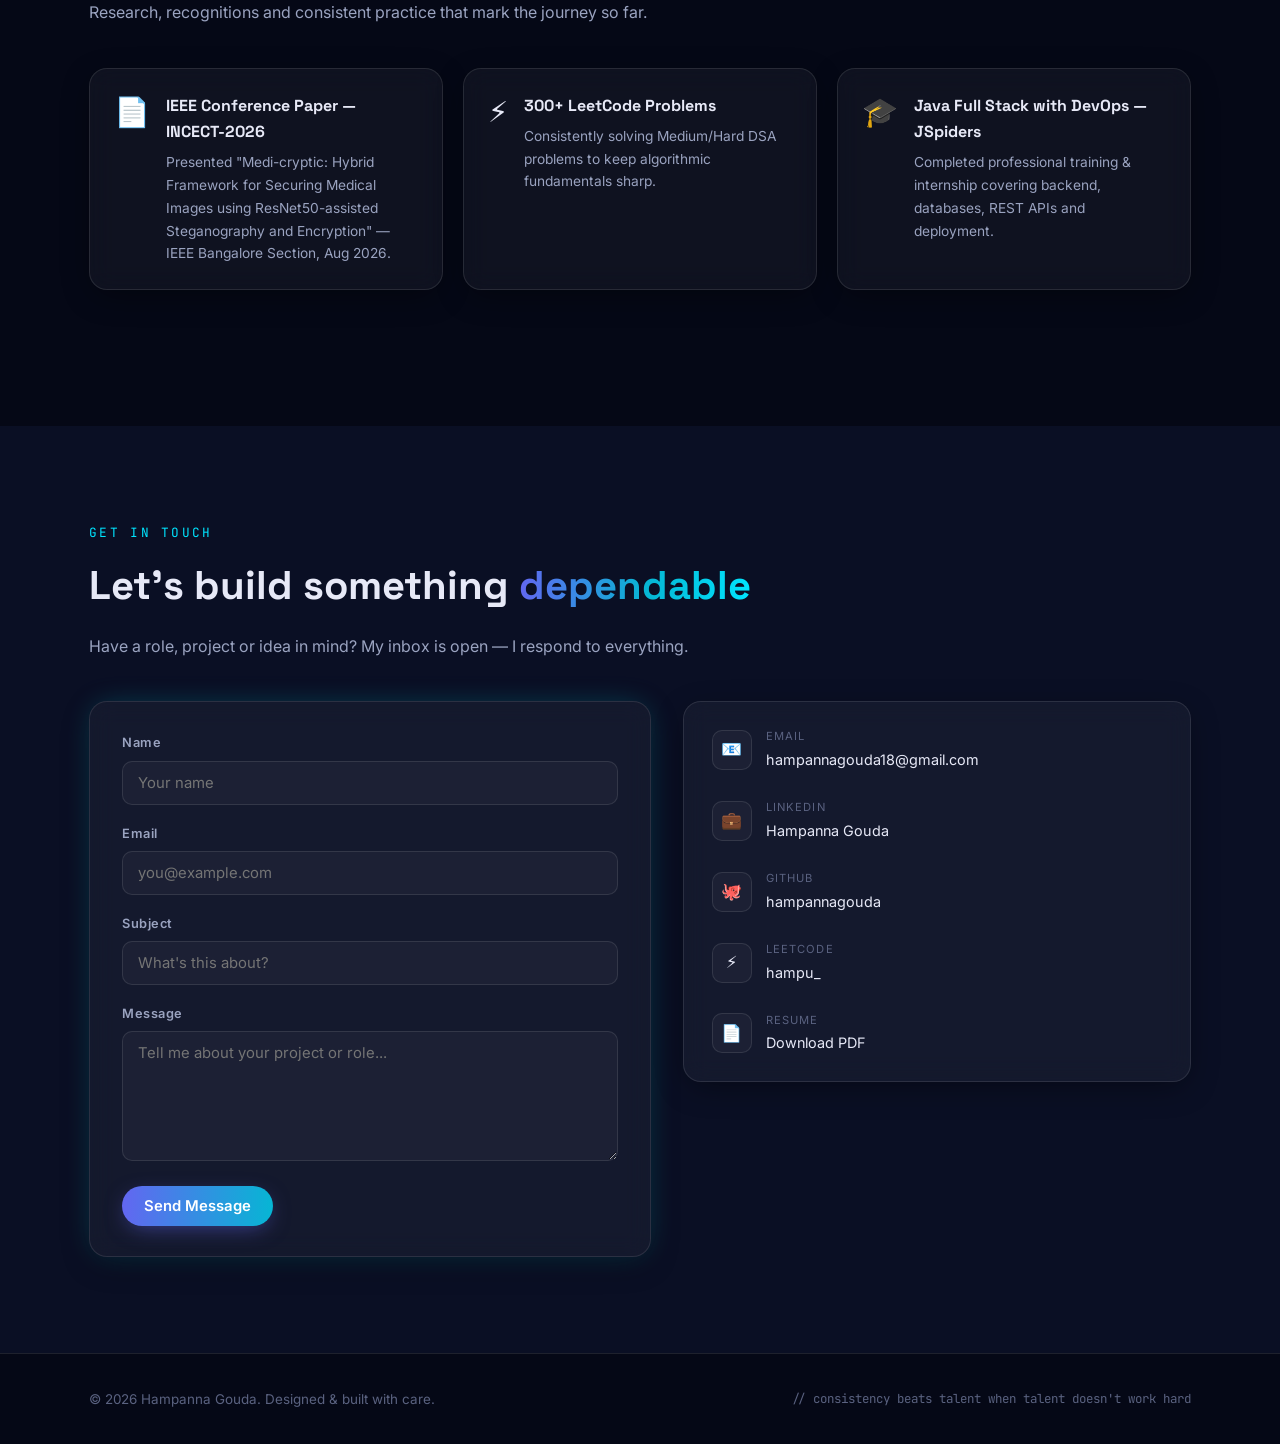
==== commit c8d6fc53: "Remove top languages section from index.html Removed the top languages section from the stats embed." ====
--- a/index.html
+++ b/index.html
@@ -721,12 +721,6 @@
             <img loading="lazy" onerror="this.closest('.stats-embed').style.display='none'"
               src="https://github-readme-stats-eight-theta.vercel.app/api?username=hampannagouda&show_icons=true&theme=tokyonight&hide_border=true&bg_color=00000000&title_color=00e5ff&icon_color=6366f1&text_color=9aa3c0&count_private=true"
               alt="GitHub stats for hampannagouda" />
-          </div>
-          <div class="glass stats-embed aos">
-            <h4>📊 Top Languages</h4>
-            <img loading="lazy" onerror="this.closest('.stats-embed').style.display='none'"
-              src="https://github-readme-stats-eight-theta.vercel.app/api/top-langs/?username=hampannagouda&layout=normal&theme=tokyonight&hide_border=true&bg_color=00000000&title_color=00e5ff&text_color=9aa3c0&langs_count=6"
-              alt="Top languages for hampannagouda" />
           </div>
         </div>
       </div>
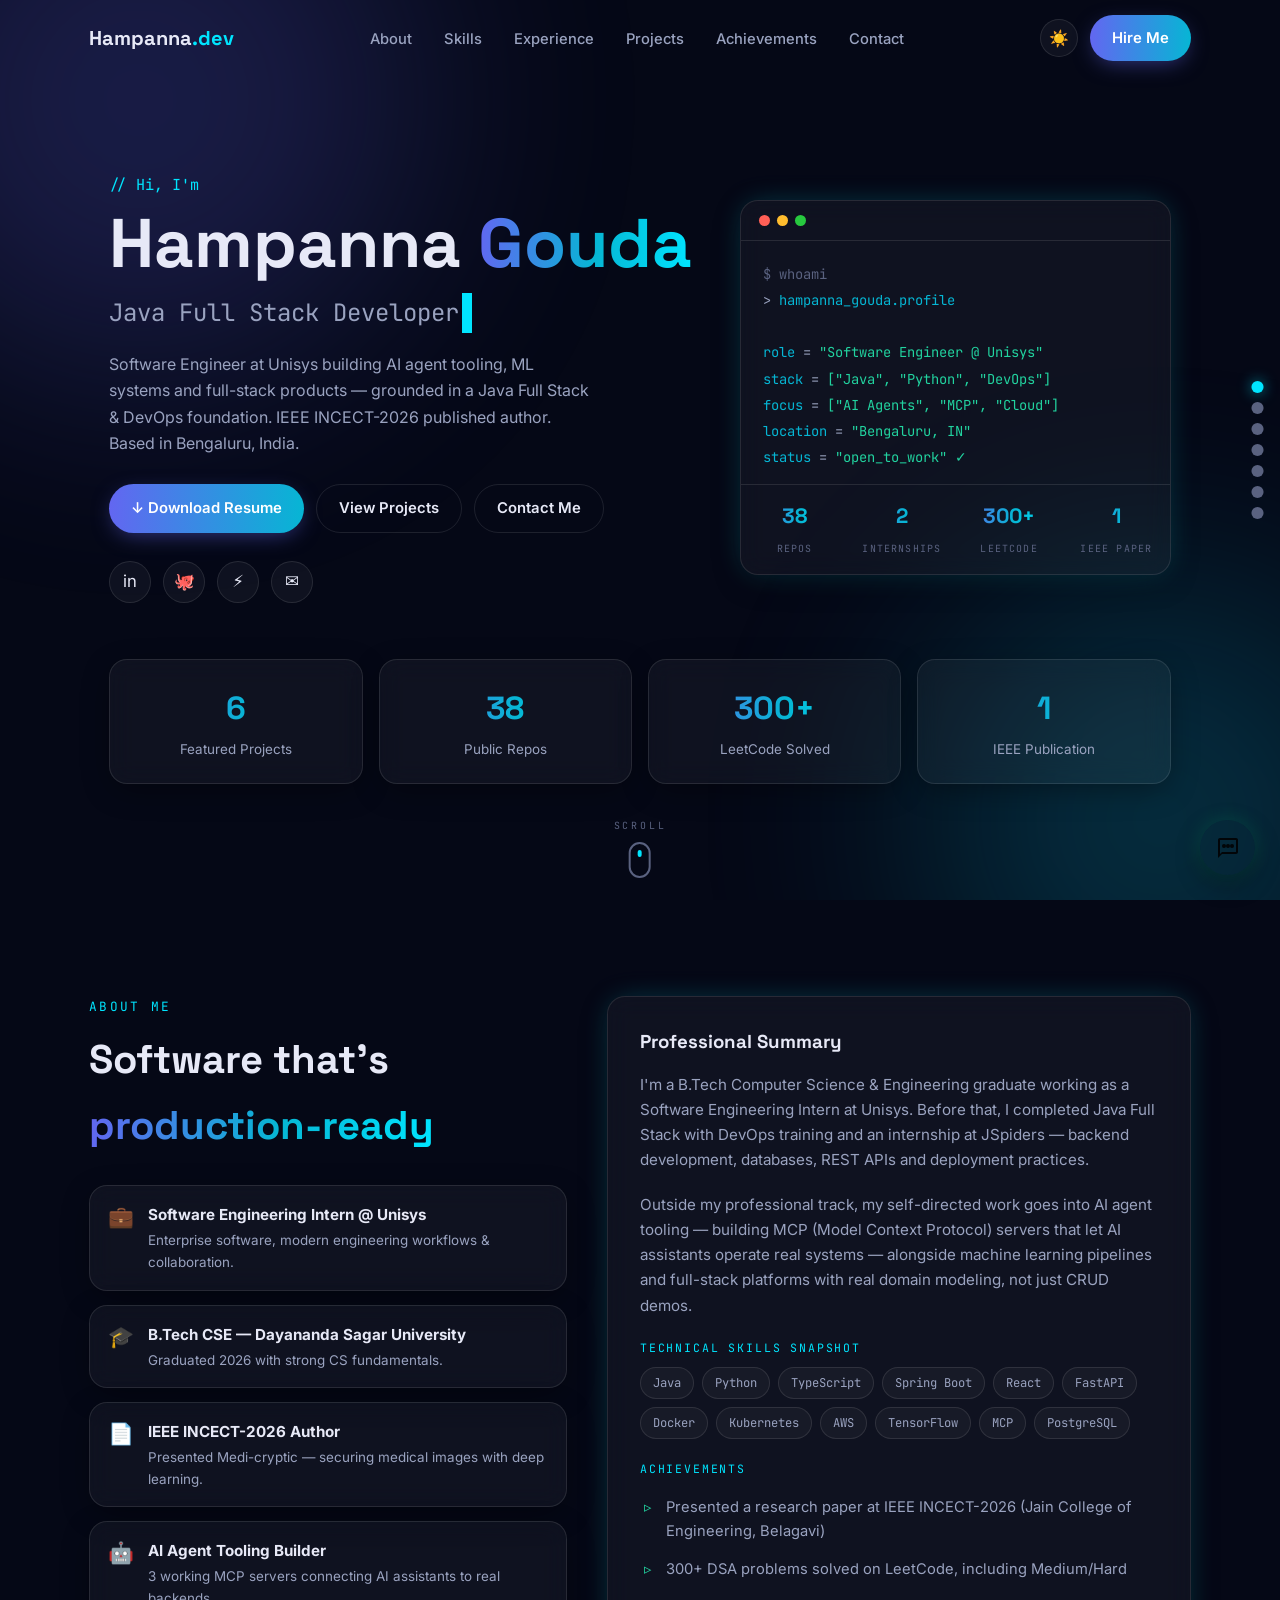
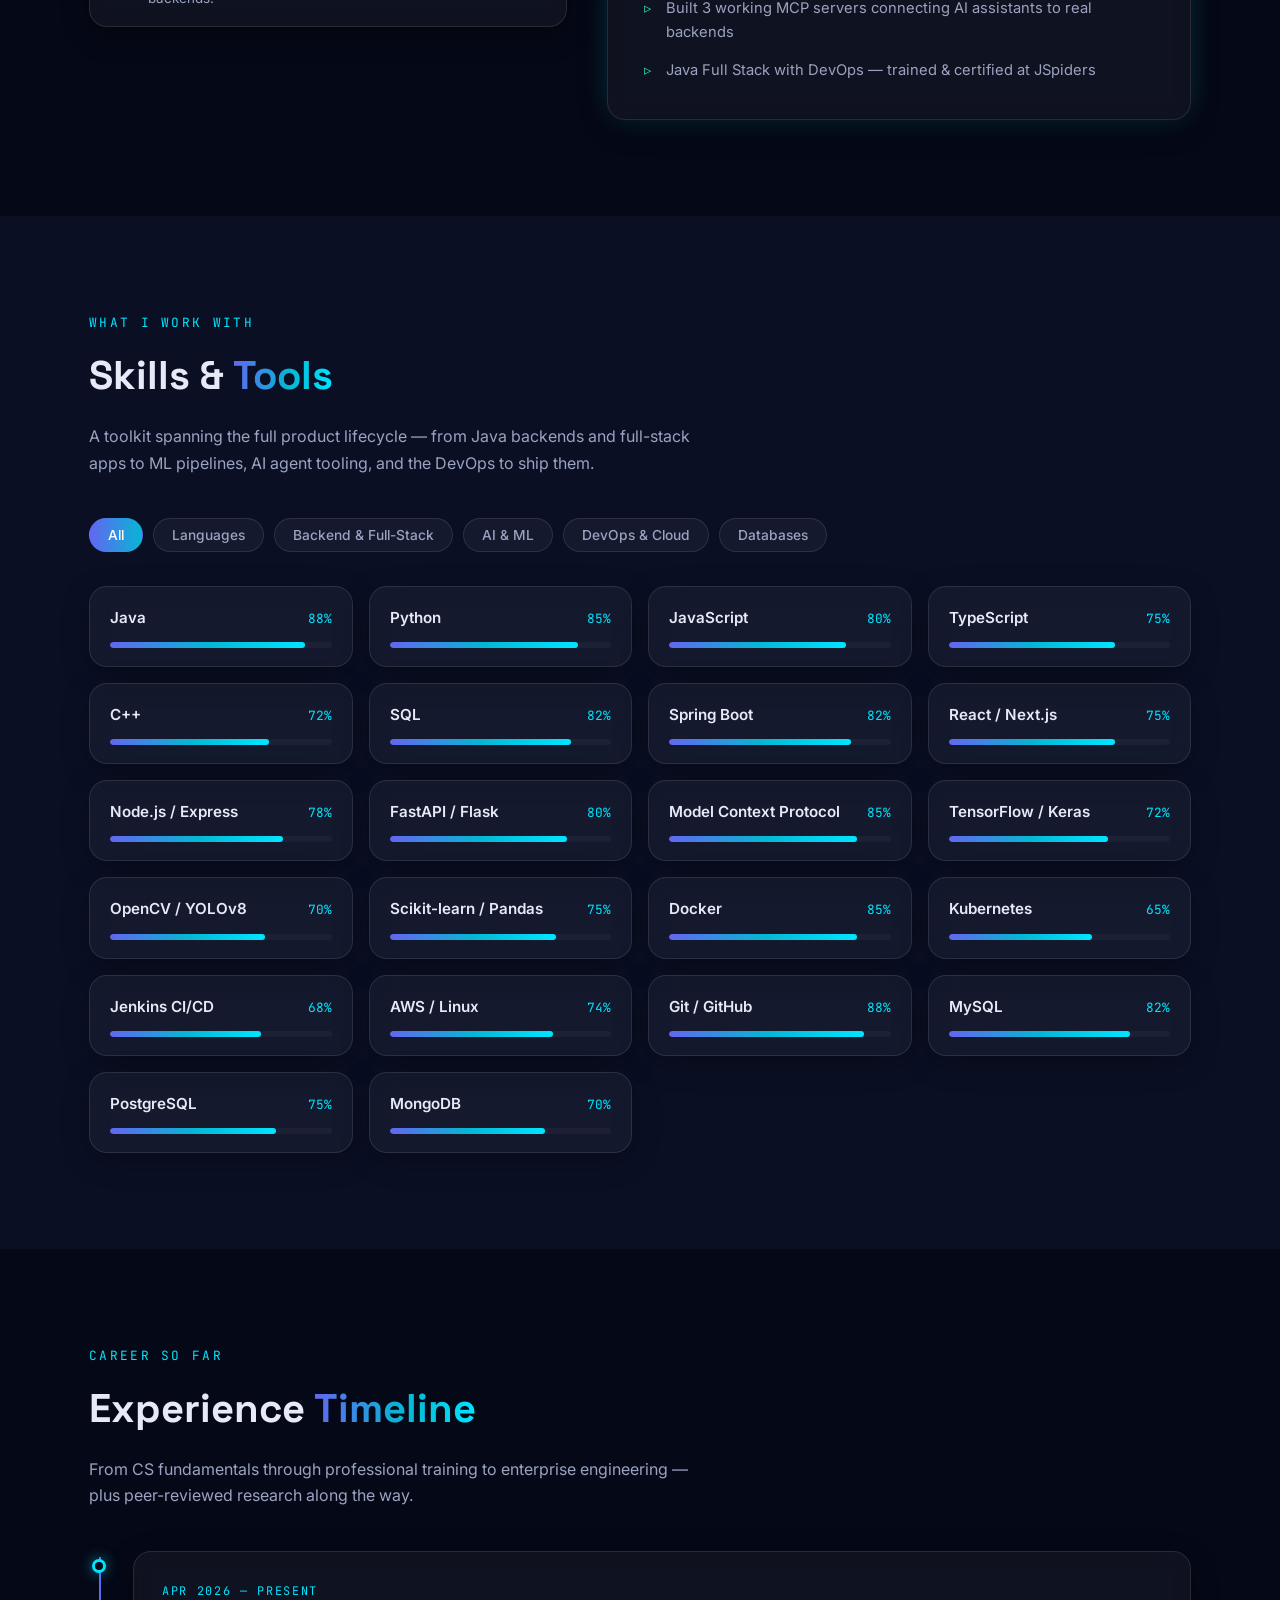
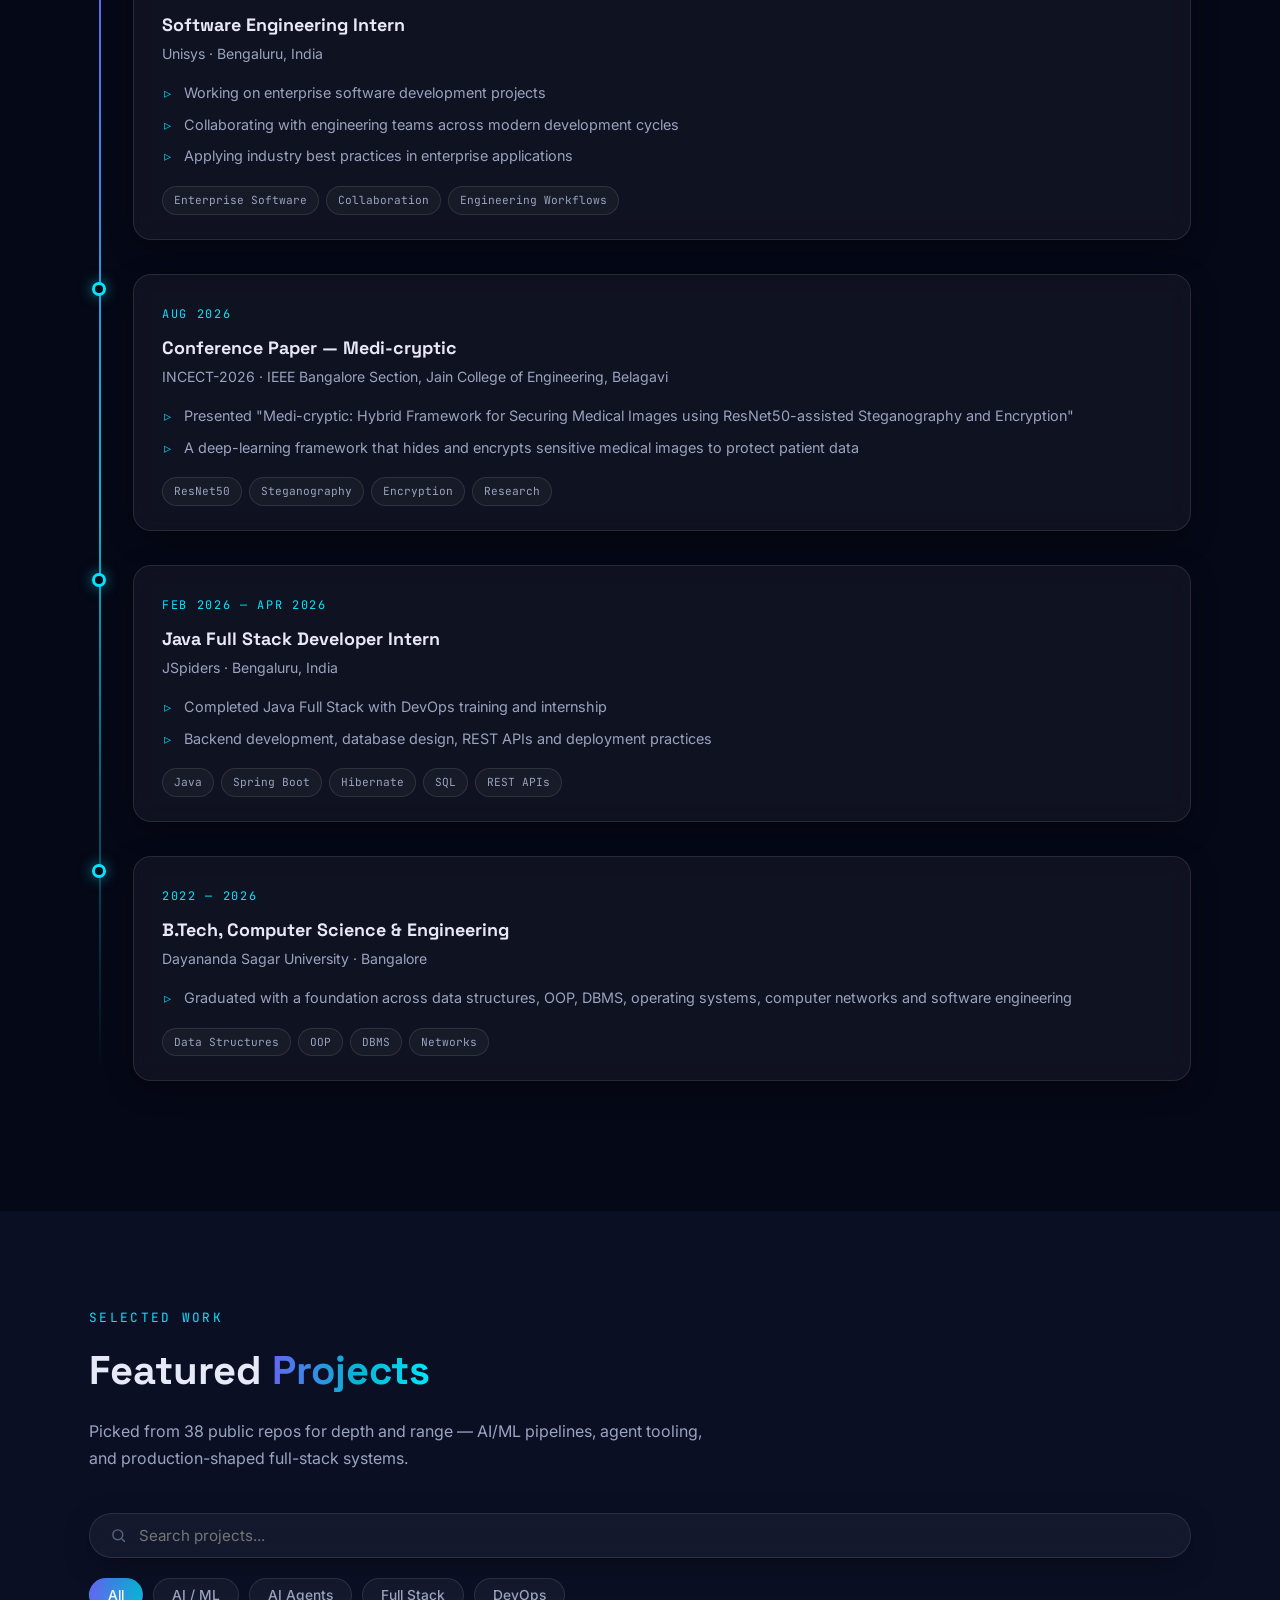
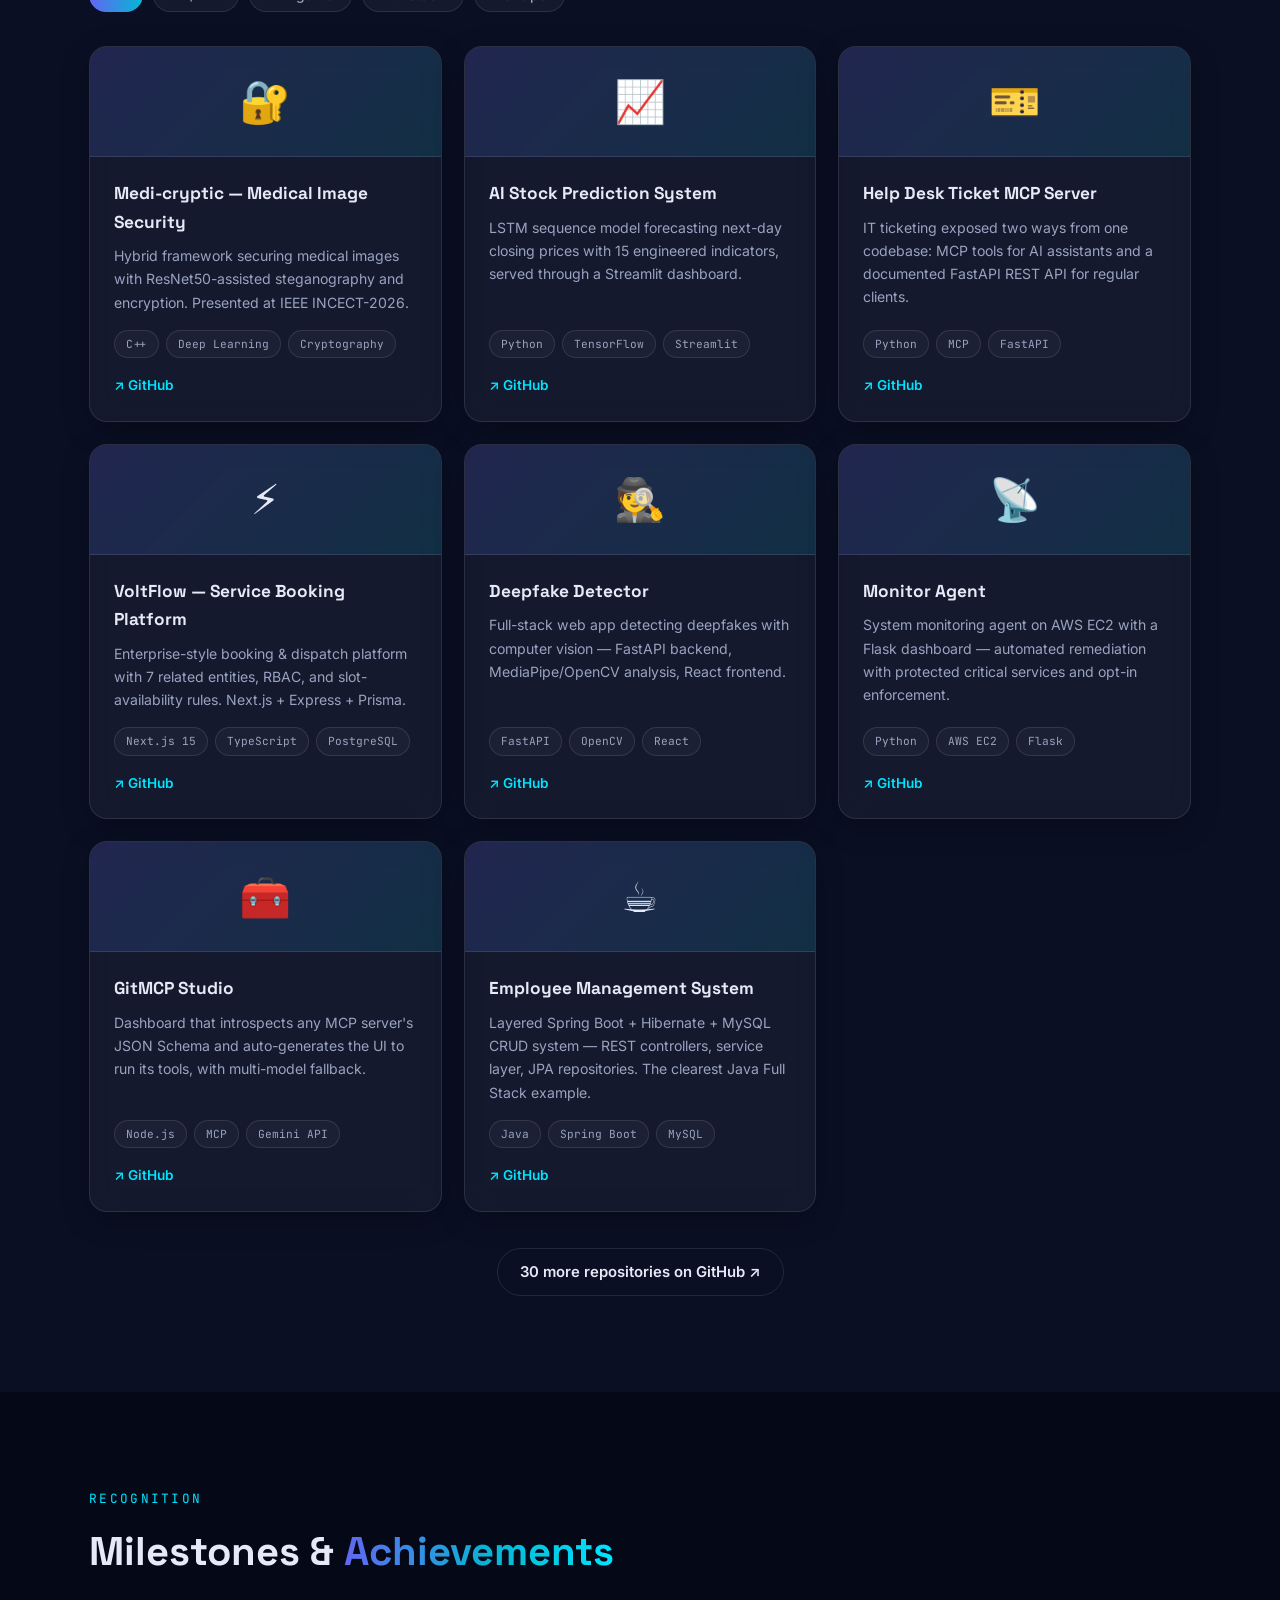
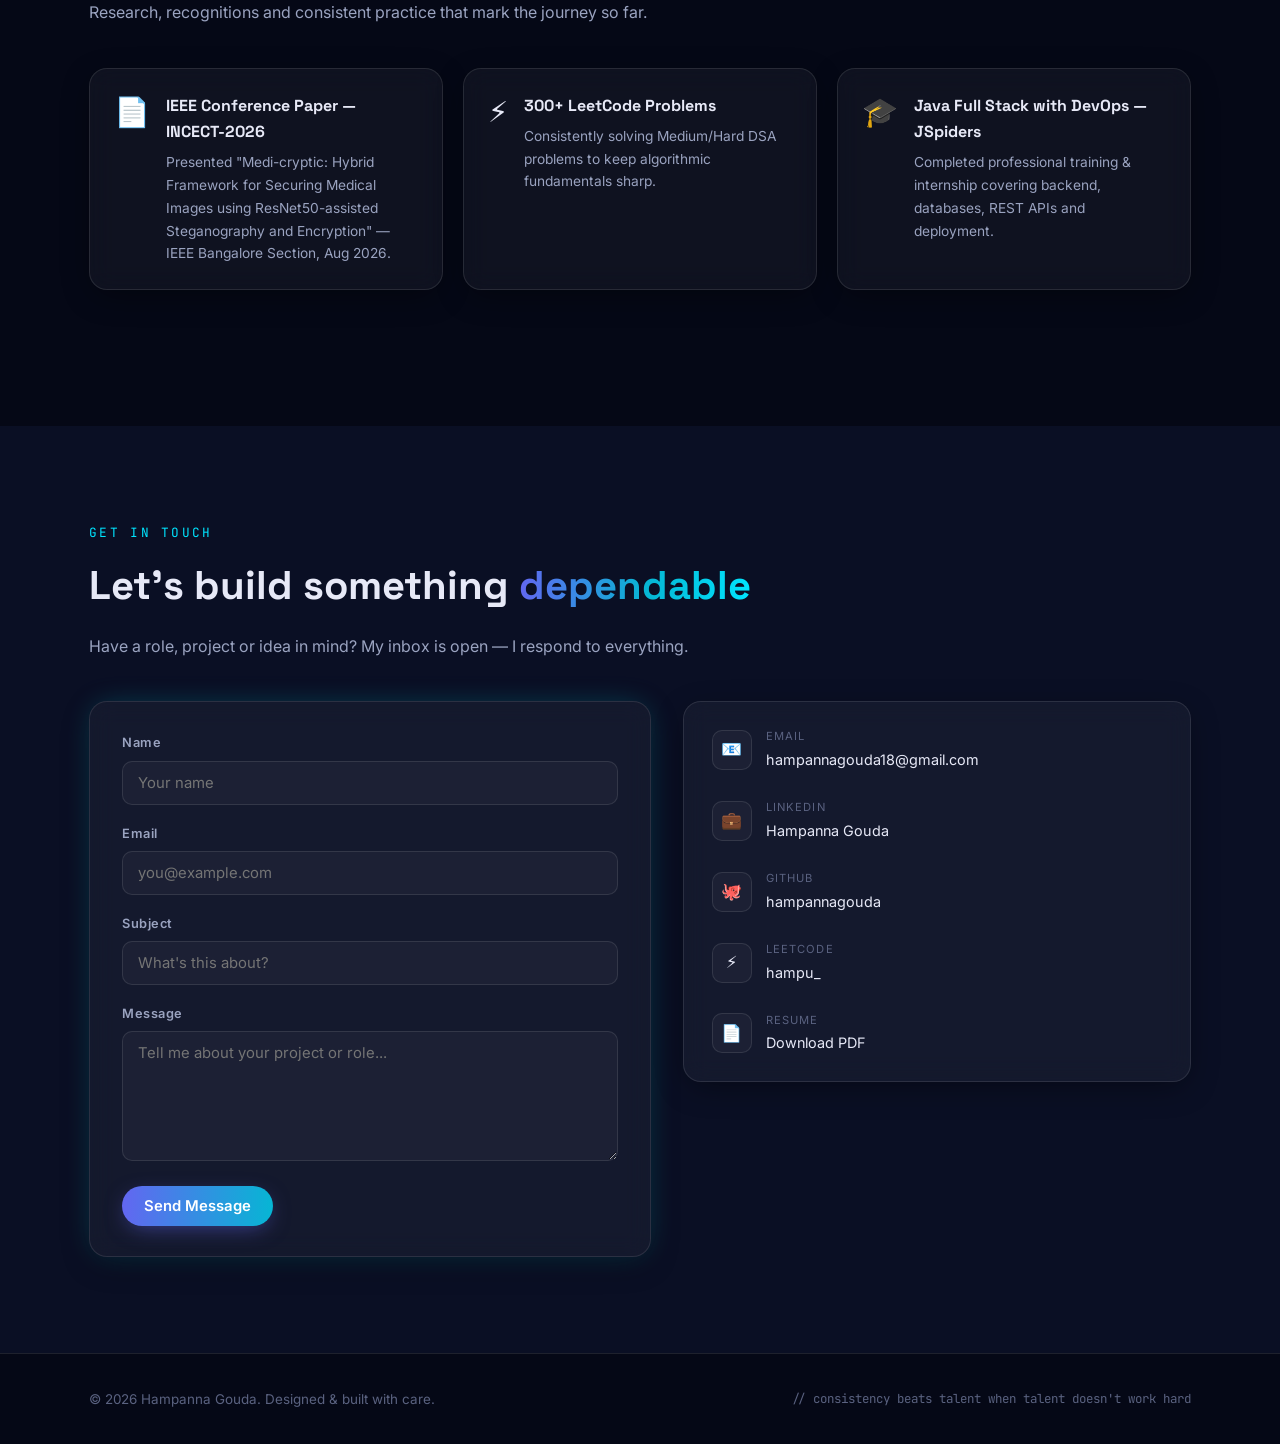
==== commit 5cc112f1: "Remove name from HTML title tag" ====
--- a/index.html
+++ b/index.html
@@ -3,7 +3,7 @@
 <head>
   <meta charset="UTF-8" />
   <meta name="viewport" content="width=device-width, initial-scale=1.0" />
-  <title>Hampanna Gouda — Software Engineer | Java Full Stack | DevOps | AI</title>
+  <title> — Software Engineer | Java Full Stack | DevOps | AI</title>
   <meta name="description"
     content="Hampanna Gouda — Software Engineer at Unisys. B.Tech CSE graduate building AI agent tooling (MCP), ML systems, and full-stack products. IEEE INCECT-2026 published author. Java Full Stack & DevOps trained." />
   <link rel="icon" href="data:image/svg+xml,<svg xmlns='http://www.w3.org/2000/svg' viewBox='0 0 100 100'><rect width='100' height='100' rx='20' fill='%23050816'/><text x='50' y='72' font-size='62' font-family='monospace' font-weight='bold' text-anchor='middle' fill='%2300e5ff'>H</text></svg>" />
